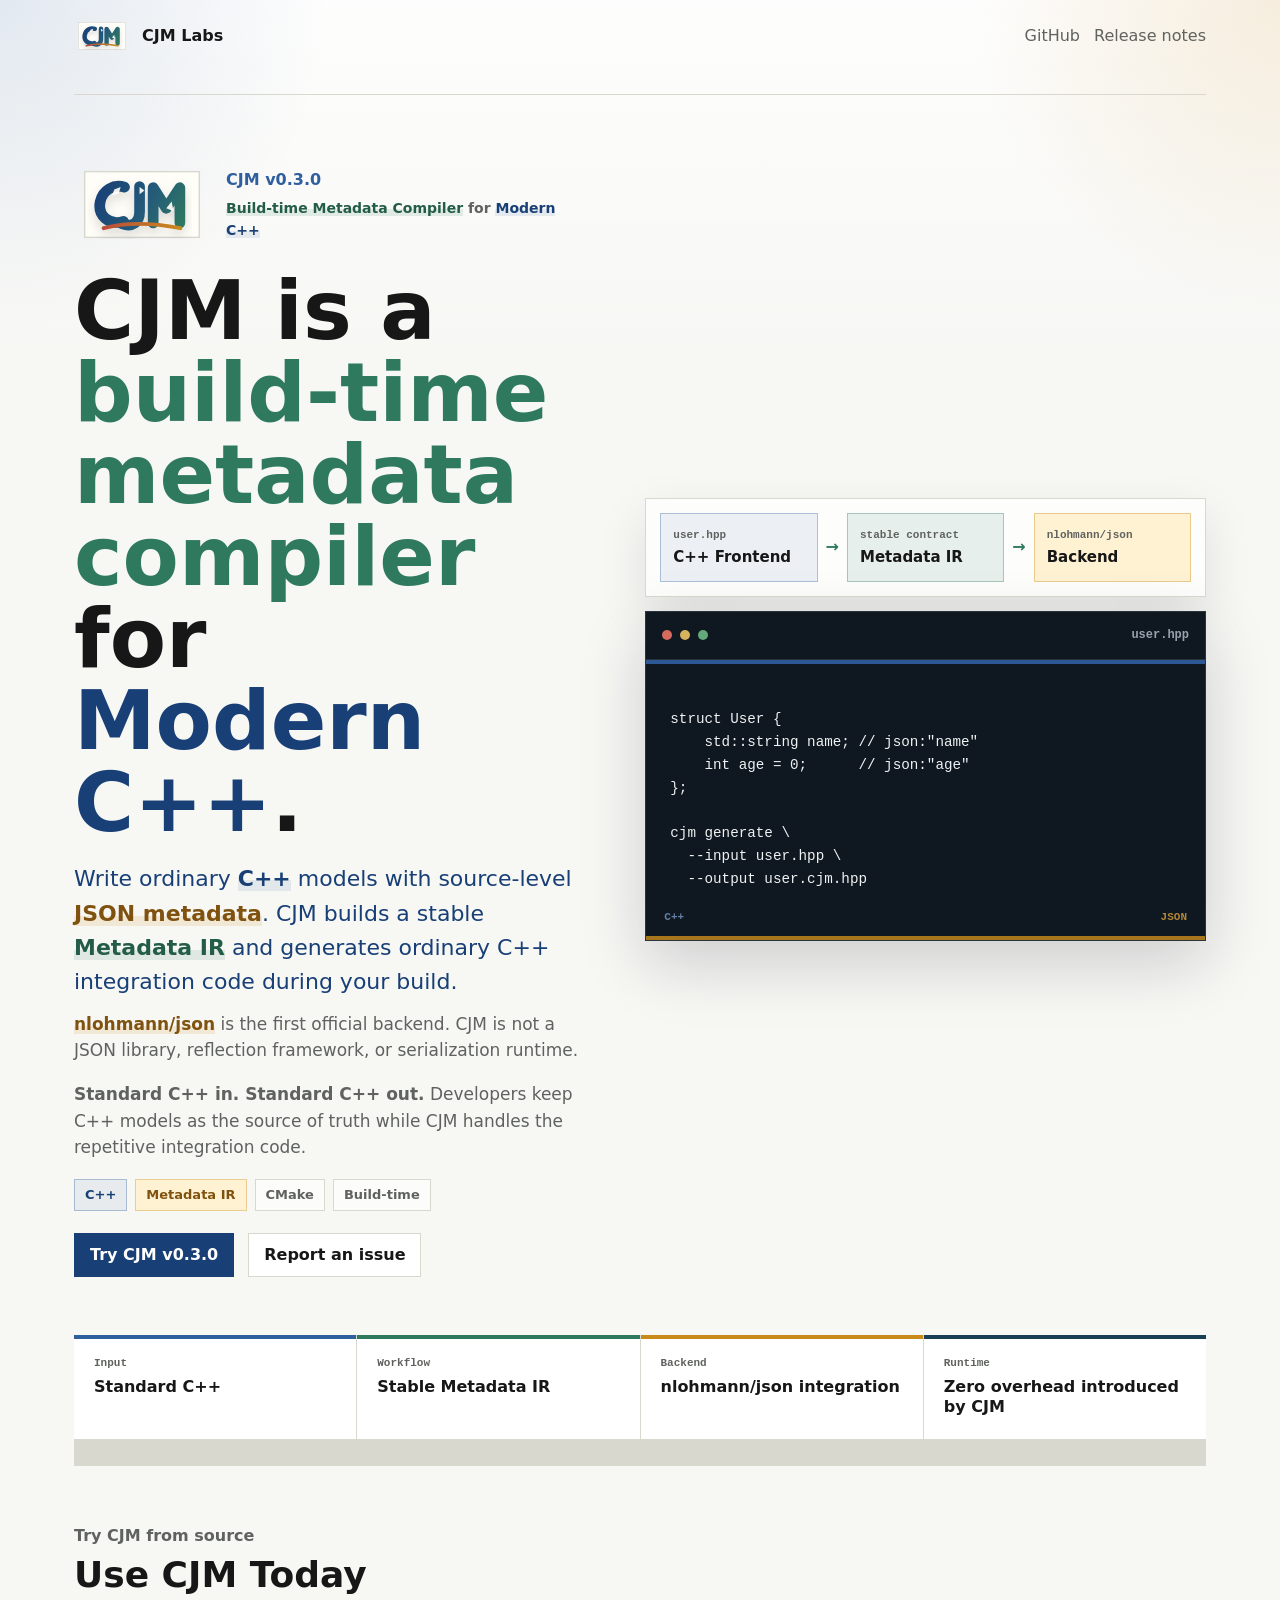
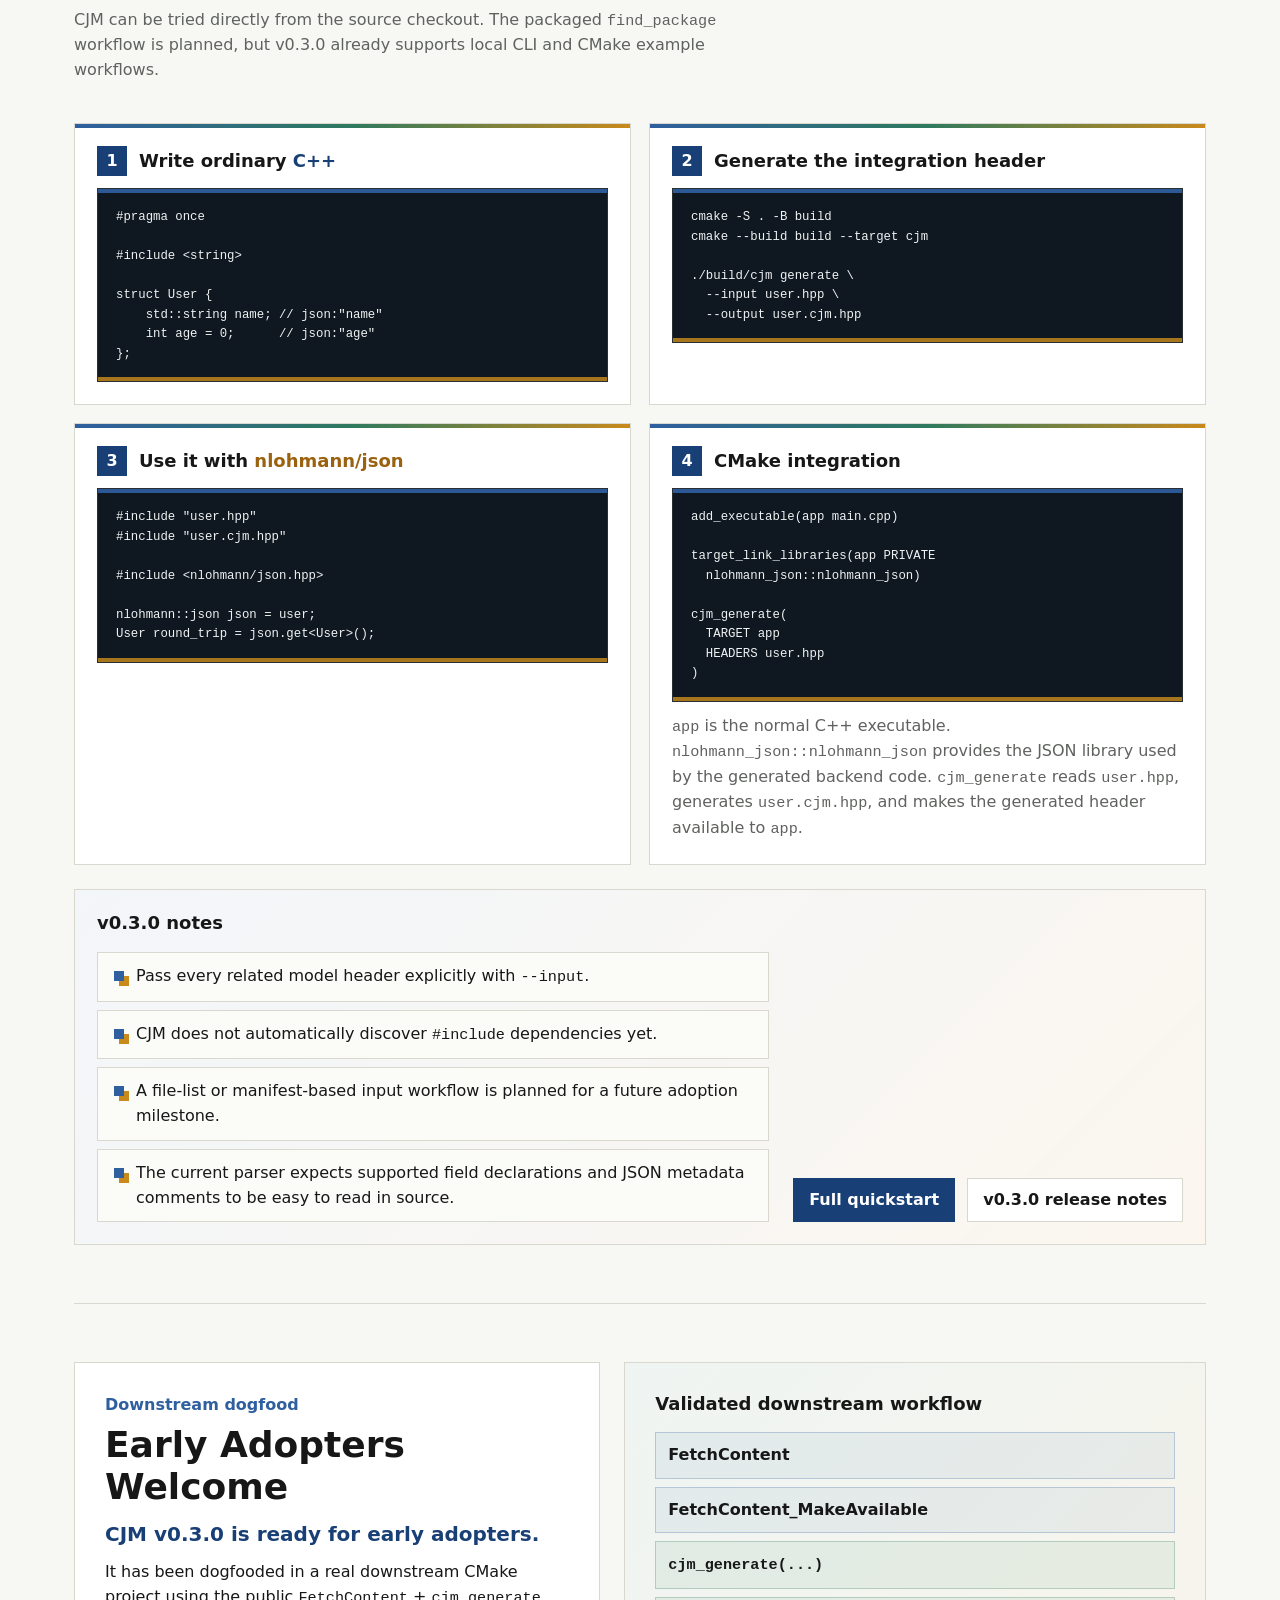
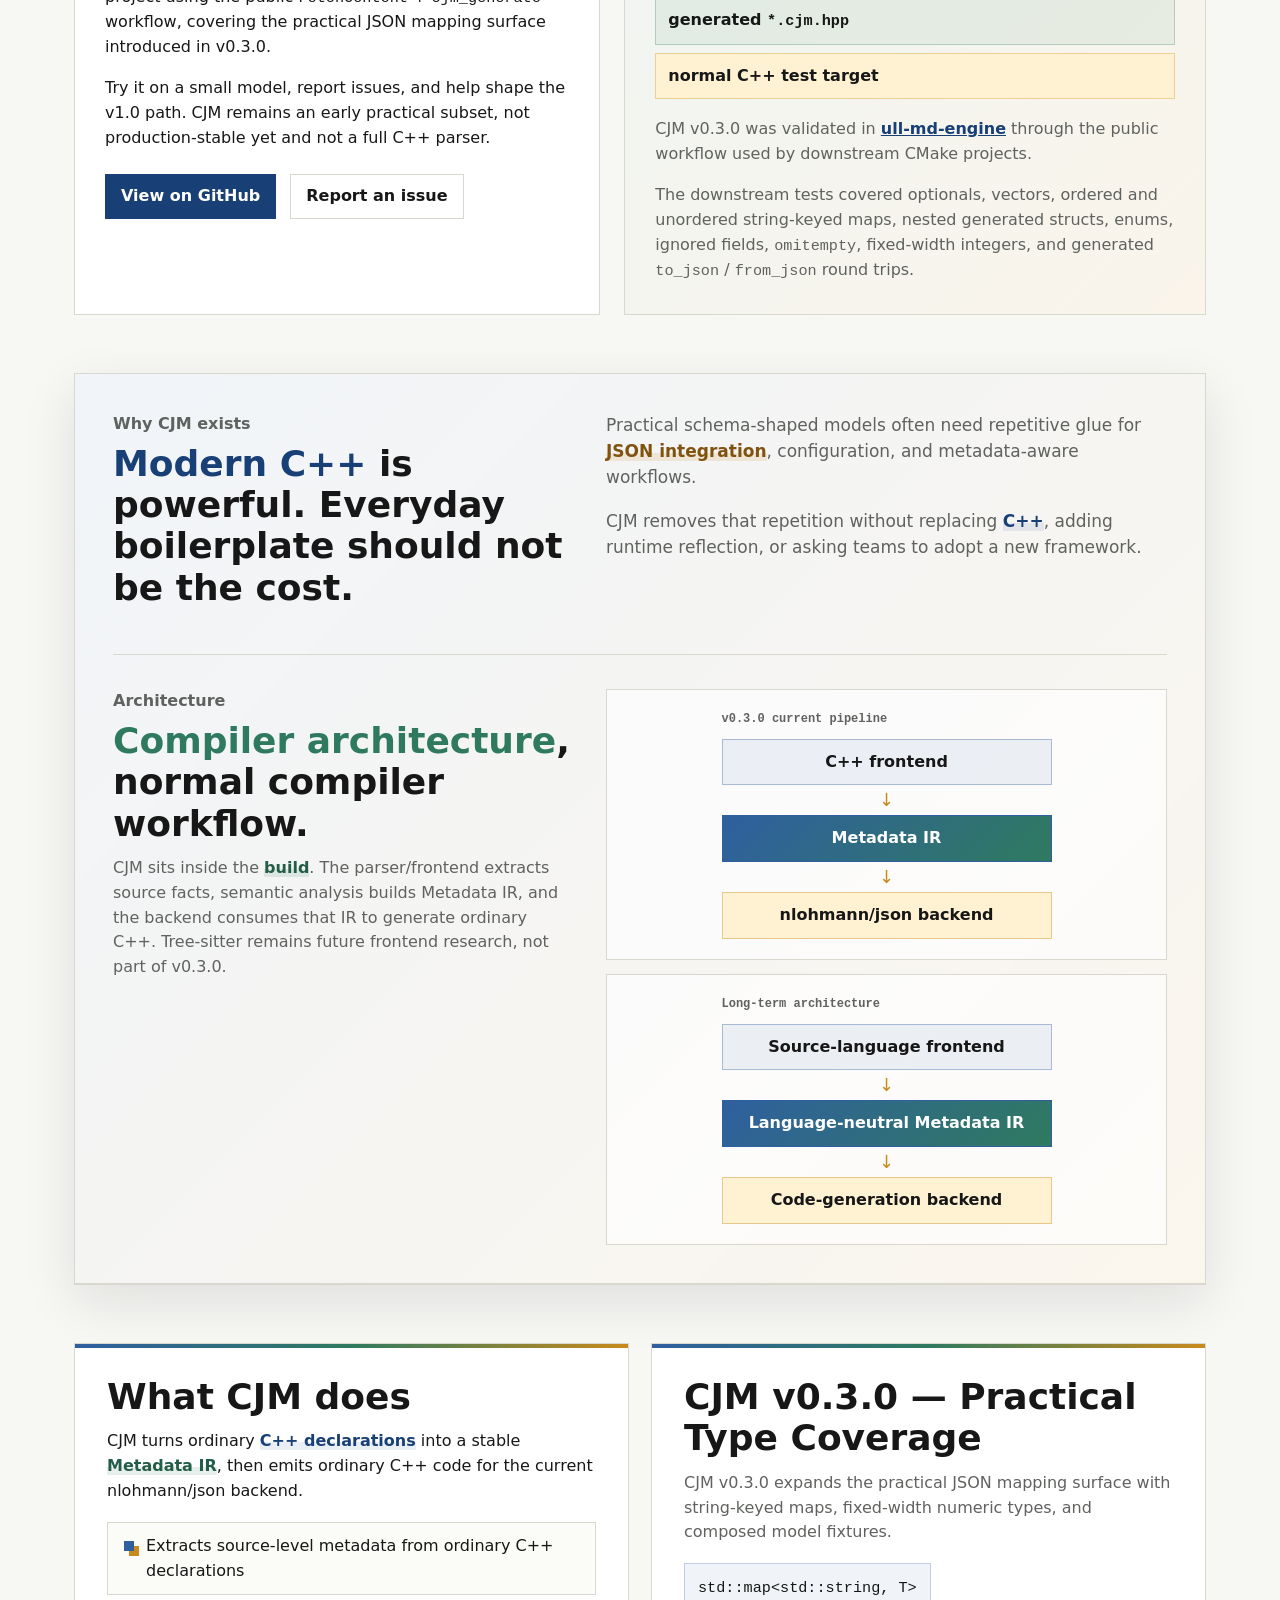
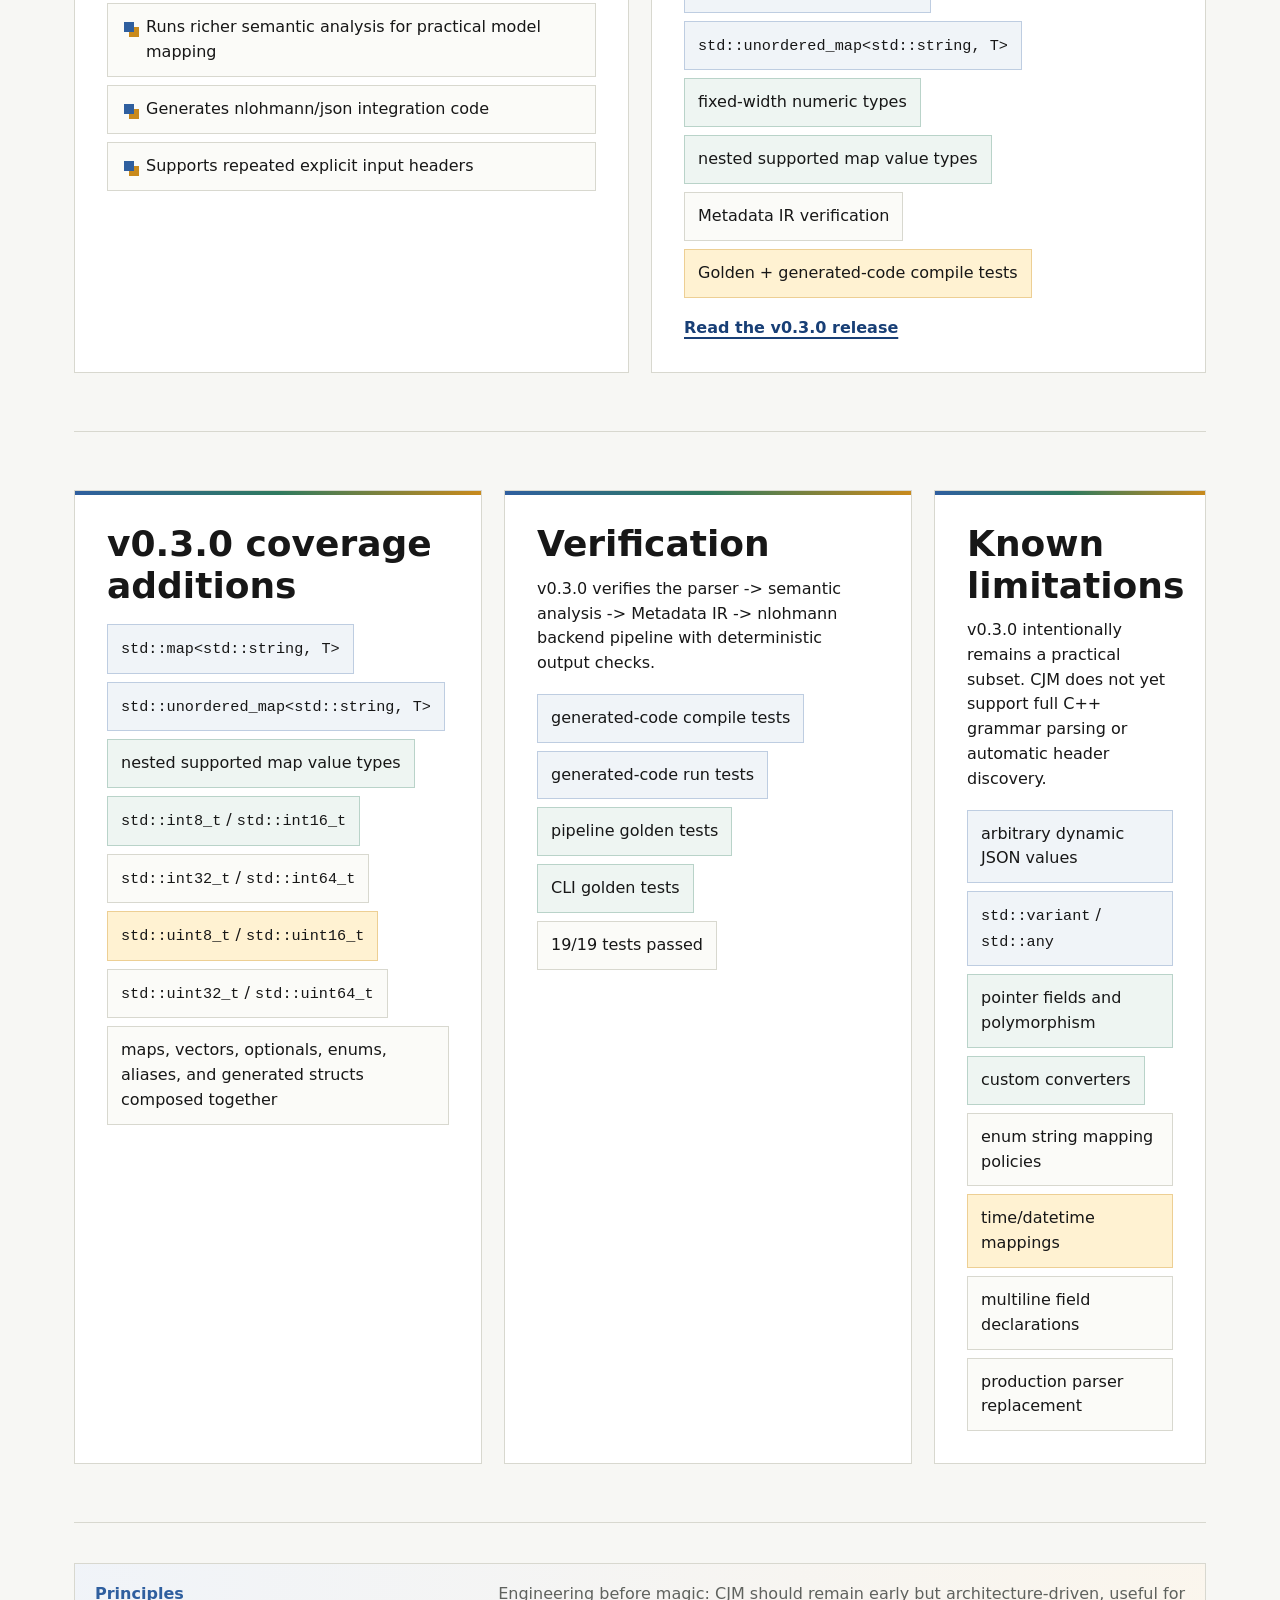
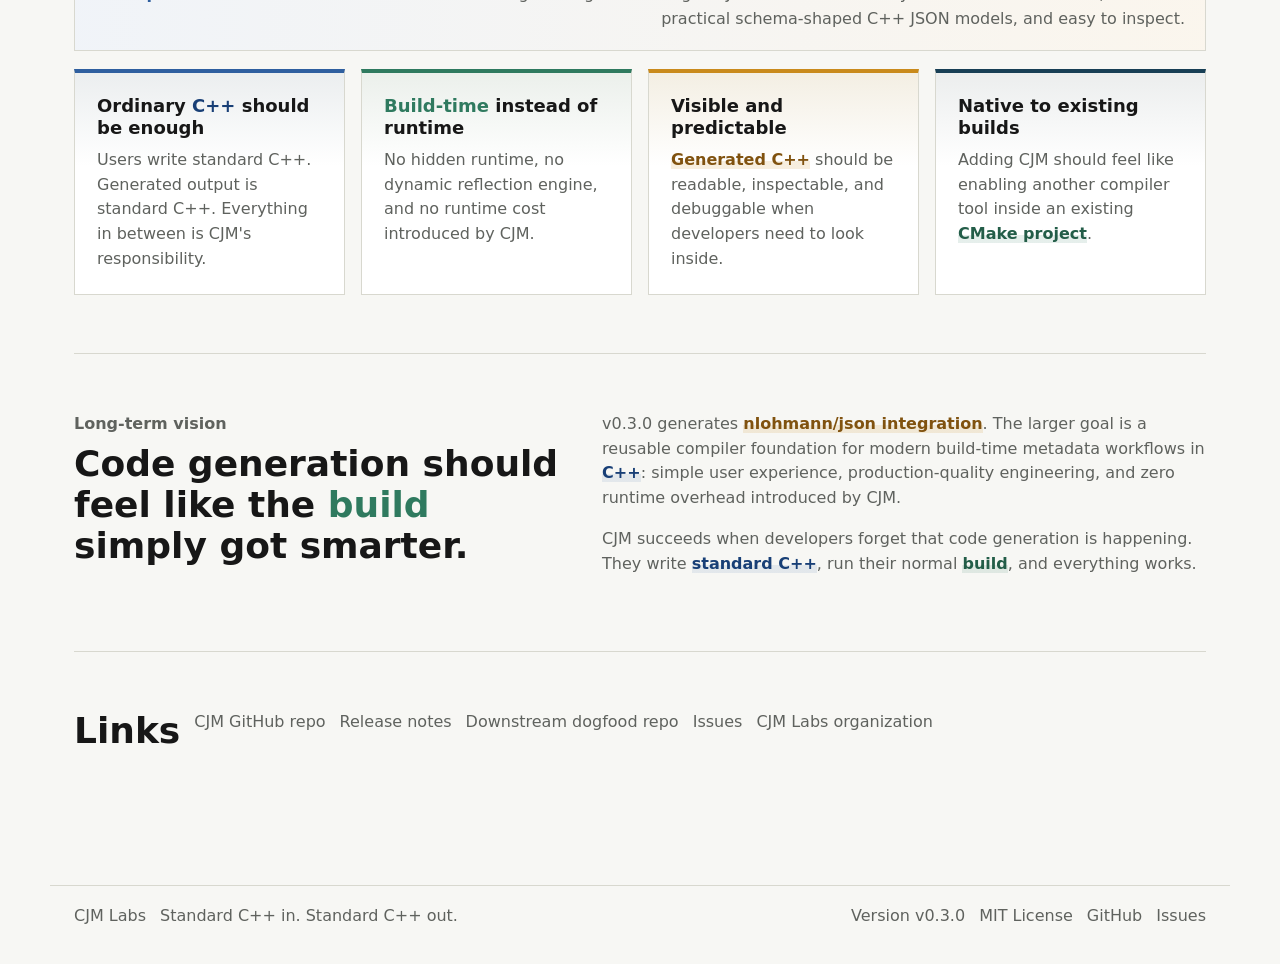
==== index.html @ f8b12389 "docs(site): add CJM v0.3.0 dogfood status" ====
<!doctype html>
<html lang="en">
<head>
  <meta charset="utf-8">
  <meta name="viewport" content="width=device-width, initial-scale=1">
  <title>CJM Labs | Build-time Metadata Compiler for Modern C++</title>
  <meta name="description" content="CJM is a build-time metadata compiler for Modern C++. v0.3.0 is ready for early adopters and generates nlohmann/json integration for practical C++ models.">
  <meta name="robots" content="index, follow">
  <link rel="canonical" href="https://cjm-labs.org/">
  <meta property="og:type" content="website">
  <meta property="og:site_name" content="CJM Labs">
  <meta property="og:title" content="CJM Labs | Build-time Metadata Compiler for Modern C++">
  <meta property="og:description" content="Standard C++ in. Standard C++ out. CJM v0.3.0 is ready for early adopters and generates nlohmann/json integration during the build.">
  <meta property="og:url" content="https://cjm-labs.org/">
  <meta property="og:image" content="https://cjm-labs.org/assets/cjm-logo.svg">
  <meta name="twitter:card" content="summary">
  <meta name="twitter:title" content="CJM Labs | Build-time Metadata Compiler for Modern C++">
  <meta name="twitter:description" content="Standard C++ in. Standard C++ out. CJM v0.3.0 is ready for early adopters and generates nlohmann/json integration during the build.">
  <meta name="twitter:image" content="https://cjm-labs.org/assets/cjm-logo.svg">
  <link rel="icon" href="/assets/cjm-logo.svg" type="image/svg+xml">
  <link rel="stylesheet" href="styles.css">
  <script type="application/ld+json">
    {
      "@context": "https://schema.org",
      "@type": "SoftwareSourceCode",
      "name": "CJM",
      "alternateName": "Modern C++ metadata compiler",
      "description": "CJM is a build-time metadata compiler for Modern C++. v0.3.0 is ready for early adopters and generates nlohmann/json integration for practical C++ models.",
      "url": "https://cjm-labs.org/",
      "sameAs": [
        "https://github.com/cjm-labs"
      ],
      "codeRepository": "https://github.com/cjm-labs/cxx-json-codegen",
      "programmingLanguage": "C++",
      "runtimePlatform": "CMake",
      "softwareVersion": "v0.3.0",
      "license": "https://opensource.org/license/mit/",
      "creator": {
        "@type": "Organization",
        "name": "CJM Labs",
        "url": "https://cjm-labs.org/",
        "sameAs": [
          "https://github.com/cjm-labs"
        ]
      }
    }
  </script>
</head>
<body>
  <header class="site-header">
    <a class="brand" href="/" aria-label="CJM Labs home">
      <img class="logo-mark" src="assets/cjm-logo.svg" width="56" height="36" alt="" aria-hidden="true">
      <span>CJM Labs</span>
    </a>
    <nav>
      <a href="https://github.com/cjm-labs/cxx-json-codegen">GitHub</a>
      <a href="https://github.com/cjm-labs/cxx-json-codegen/releases/tag/v0.3.0">Release notes</a>
    </nav>
  </header>

  <main>
    <section class="hero">
      <div class="hero-copy">
        <div class="product-lockup">
          <img class="logo-mark logo-mark-large" src="assets/cjm-logo.svg" width="136" height="87" alt="" aria-hidden="true">
          <div>
            <p class="eyebrow">CJM v0.3.0</p>
            <p class="product-line"><span class="term-build">Build-time Metadata Compiler</span> for <span class="term-cpp">Modern C++</span></p>
          </div>
        </div>
        <h1>CJM is a <span class="term-build">build-time metadata compiler</span> for <span class="term-cpp">Modern C++</span>.</h1>
        <p class="lede">Write ordinary <span class="term-cpp">C++</span> models with source-level <span class="term-json">JSON metadata</span>. CJM builds a stable <span class="term-build">Metadata IR</span> and generates ordinary C++ integration code during your build.</p>
        <p class="intro">
          <span class="term-json">nlohmann/json</span> is the first official backend.
          CJM is not a JSON library, reflection framework, or serialization runtime.
        </p>
        <p class="intro">
          <strong>Standard C++ in. Standard C++ out.</strong>
          Developers keep C++ models as the source of truth while CJM handles the repetitive integration code.
        </p>
        <div class="signal-row" aria-label="CJM themes">
          <span>C++</span>
          <span>Metadata IR</span>
          <span>CMake</span>
          <span>Build-time</span>
        </div>
        <div class="actions">
          <a class="button primary" href="#use-cjm-title">Try CJM v0.3.0</a>
          <a class="button" href="https://github.com/cjm-labs/cxx-json-codegen/issues">Report an issue</a>
        </div>
      </div>

      <div class="hero-visual" aria-label="CJM build-time workflow">
        <div class="pipeline-panel">
          <div class="pipeline-node source">
            <span>user.hpp</span>
            <strong>C++ Frontend</strong>
          </div>
          <div class="pipeline-link">→</div>
          <div class="pipeline-node core">
            <span>stable contract</span>
            <strong>Metadata IR</strong>
          </div>
          <div class="pipeline-link">→</div>
          <div class="pipeline-node output">
            <span>nlohmann/json</span>
            <strong>Backend</strong>
          </div>
        </div>

        <div class="terminal-card" aria-label="CJM example">
          <div class="terminal-bar">
            <span></span>
            <span></span>
            <span></span>
            <strong>user.hpp</strong>
          </div>
          <pre><code>struct User {
    std::string name; // json:"name"
    int age = 0;      // json:"age"
};

cjm generate \
  --input user.hpp \
  --output user.cjm.hpp</code></pre>
        </div>
      </div>
    </section>

    <section class="proof-strip" aria-label="CJM product guarantees">
      <div>
        <span class="proof-kicker">Input</span>
        <strong>Standard C++</strong>
      </div>
      <div>
        <span class="proof-kicker">Workflow</span>
        <strong>Stable Metadata IR</strong>
      </div>
      <div>
        <span class="proof-kicker">Backend</span>
        <strong>nlohmann/json integration</strong>
      </div>
      <div>
        <span class="proof-kicker">Runtime</span>
        <strong>Zero overhead introduced by CJM</strong>
      </div>
    </section>

    <section class="use-cjm" aria-labelledby="use-cjm-title">
      <div class="section-copy">
        <p class="eyebrow">Try CJM from source</p>
        <h2 id="use-cjm-title">Use CJM Today</h2>
        <p>
          CJM can be tried directly from the source checkout. The packaged
          <code>find_package</code> workflow is planned, but v0.3.0 already supports
          local CLI and CMake example workflows.
        </p>
      </div>

      <div class="steps-grid">
        <article class="step-card">
          <span class="step-number">1</span>
          <h3>Write ordinary <span class="term-cpp">C++</span></h3>
          <pre><code>#pragma once

#include &lt;string&gt;

struct User {
    std::string name; // json:"name"
    int age = 0;      // json:"age"
};</code></pre>
        </article>

        <article class="step-card">
          <span class="step-number">2</span>
          <h3>Generate the integration header</h3>
          <pre><code>cmake -S . -B build
cmake --build build --target cjm

./build/cjm generate \
  --input user.hpp \
  --output user.cjm.hpp</code></pre>
        </article>

        <article class="step-card">
          <span class="step-number">3</span>
          <h3>Use it with <span class="term-json">nlohmann/json</span></h3>
          <pre><code>#include "user.hpp"
#include "user.cjm.hpp"

#include &lt;nlohmann/json.hpp&gt;

nlohmann::json json = user;
User round_trip = json.get&lt;User&gt;();</code></pre>
        </article>

        <article class="step-card">
          <span class="step-number">4</span>
          <h3>CMake integration</h3>
          <pre><code>add_executable(app main.cpp)

target_link_libraries(app PRIVATE
  nlohmann_json::nlohmann_json)

cjm_generate(
  TARGET app
  HEADERS user.hpp
)</code></pre>
          <p>
            <code>app</code> is the normal C++ executable.
            <code>nlohmann_json::nlohmann_json</code> provides the JSON library used by the generated backend code.
            <code>cjm_generate</code> reads <code>user.hpp</code>, generates <code>user.cjm.hpp</code>, and makes the generated header available to <code>app</code>.
          </p>
        </article>
      </div>

      <div class="use-notes">
        <div>
          <h3>v0.3.0 notes</h3>
          <ul class="feature-list compact-list">
            <li>Pass every related model header explicitly with <code>--input</code>.</li>
            <li>CJM does not automatically discover <code>#include</code> dependencies yet.</li>
            <li>A file-list or manifest-based input workflow is planned for a future adoption milestone.</li>
            <li>The current parser expects supported field declarations and JSON metadata comments to be easy to read in source.</li>
          </ul>
        </div>
        <div class="use-links">
          <a class="button primary" href="https://github.com/cjm-labs/cxx-json-codegen#readme">Full quickstart</a>
          <a class="button" href="https://github.com/cjm-labs/cxx-json-codegen/releases/tag/v0.3.0">v0.3.0 release notes</a>
        </div>
      </div>
    </section>

    <section class="early-adopters" aria-labelledby="early-adopters-title">
      <div class="early-copy">
        <p class="eyebrow">Downstream dogfood</p>
        <h2 id="early-adopters-title">Early Adopters Welcome</h2>
        <p class="lede-lite">
          CJM v0.3.0 is ready for early adopters.
        </p>
        <p>
          It has been dogfooded in a real downstream CMake project using the public
          <code>FetchContent</code> + <code>cjm_generate</code> workflow, covering the
          practical JSON mapping surface introduced in v0.3.0.
        </p>
        <p>
          Try it on a small model, report issues, and help shape the v1.0 path.
          CJM remains an early practical subset, not production-stable yet and not a full C++ parser.
        </p>
        <div class="actions">
          <a class="button primary" href="https://github.com/cjm-labs/cxx-json-codegen">View on GitHub</a>
          <a class="button" href="https://github.com/cjm-labs/cxx-json-codegen/issues">Report an issue</a>
        </div>
      </div>

      <div class="dogfood-card">
        <h3>Validated downstream workflow</h3>
        <div class="workflow-chain" aria-label="Validated CJM downstream workflow">
          <span>FetchContent</span>
          <span>FetchContent_MakeAvailable</span>
          <span><code>cjm_generate(...)</code></span>
          <span>generated <code>*.cjm.hpp</code></span>
          <span>normal C++ test target</span>
        </div>
        <p>
          CJM v0.3.0 was validated in
          <a href="https://github.com/lmingzhi618/ull-md-engine">ull-md-engine</a>
          through the public workflow used by downstream CMake projects.
        </p>
        <p>
          The downstream tests covered optionals, vectors, ordered and unordered
          string-keyed maps, nested generated structs, enums, ignored fields,
          <code>omitempty</code>, fixed-width integers, and generated
          <code>to_json</code> / <code>from_json</code> round trips.
        </p>
      </div>
    </section>

    <section class="workbench">
      <div class="vision">
        <div class="section-copy">
          <p class="eyebrow">Why CJM exists</p>
          <h2><span class="term-cpp">Modern C++</span> is powerful. Everyday boilerplate should not be the cost.</h2>
        </div>
        <div class="vision-copy">
          <p>
            Practical schema-shaped models often need repetitive glue for
            <span class="term-json">JSON integration</span>, configuration, and metadata-aware workflows.
          </p>
          <p>
            CJM removes that repetition without replacing <span class="term-cpp">C++</span>, adding runtime
            reflection, or asking teams to adopt a new framework.
          </p>
        </div>
      </div>

      <div class="architecture">
        <div class="section-copy">
          <p class="eyebrow">Architecture</p>
          <h2><span class="term-build">Compiler architecture</span>, normal compiler workflow.</h2>
          <p>
            CJM sits inside the <span class="term-build">build</span>. The parser/frontend extracts source facts,
            semantic analysis builds Metadata IR, and the backend consumes that IR to generate ordinary C++.
            Tree-sitter remains future frontend research, not part of v0.3.0.
          </p>
        </div>

        <div class="architecture-flows">
          <div class="flow" aria-label="Current CJM build-time architecture">
            <p class="flow-caption">v0.3.0 current pipeline</p>
            <div class="flow-step cpp">C++ frontend</div>
            <div class="flow-arrow">&darr;</div>
            <div class="flow-step strong">Metadata IR</div>
            <div class="flow-arrow">&darr;</div>
            <div class="flow-step json">nlohmann/json backend</div>
          </div>
          <div class="flow" aria-label="Long-term CJM compiler architecture">
            <p class="flow-caption">Long-term architecture</p>
            <div class="flow-step cpp">Source-language frontend</div>
            <div class="flow-arrow">&darr;</div>
            <div class="flow-step strong">Language-neutral Metadata IR</div>
            <div class="flow-arrow">&darr;</div>
            <div class="flow-step json">Code-generation backend</div>
          </div>
        </div>
      </div>
    </section>

    <section class="product-grid">
      <div class="panel what">
        <h2>What CJM does</h2>
        <p>CJM turns ordinary <span class="term-cpp">C++ declarations</span> into a stable <span class="term-build">Metadata IR</span>, then emits ordinary C++ code for the current nlohmann/json backend.</p>
        <ul class="feature-list">
          <li>Extracts source-level metadata from ordinary C++ declarations</li>
          <li>Runs richer semantic analysis for practical model mapping</li>
          <li>Generates nlohmann/json integration code</li>
          <li>Supports repeated explicit input headers</li>
        </ul>
      </div>

      <div class="panel release">
        <h2>CJM v0.3.0 — Practical Type Coverage</h2>
        <p>CJM v0.3.0 expands the practical JSON mapping surface with string-keyed maps, fixed-width numeric types, and composed model fixtures.</p>
        <div class="facts">
          <span><code>std::map&lt;std::string, T&gt;</code></span>
          <span><code>std::unordered_map&lt;std::string, T&gt;</code></span>
          <span>fixed-width numeric types</span>
          <span>nested supported map value types</span>
          <span>Metadata IR verification</span>
          <span>Golden + generated-code compile tests</span>
        </div>
        <a class="text-link" href="https://github.com/cjm-labs/cxx-json-codegen/releases/tag/v0.3.0">Read the v0.3.0 release</a>
      </div>
    </section>

    <section class="release-details">
      <div class="panel">
        <h2>v0.3.0 coverage additions</h2>
        <div class="facts">
          <span><code>std::map&lt;std::string, T&gt;</code></span>
          <span><code>std::unordered_map&lt;std::string, T&gt;</code></span>
          <span>nested supported map value types</span>
          <span><code>std::int8_t</code> / <code>std::int16_t</code></span>
          <span><code>std::int32_t</code> / <code>std::int64_t</code></span>
          <span><code>std::uint8_t</code> / <code>std::uint16_t</code></span>
          <span><code>std::uint32_t</code> / <code>std::uint64_t</code></span>
          <span>maps, vectors, optionals, enums, aliases, and generated structs composed together</span>
        </div>
      </div>

      <div class="panel">
        <h2>Verification</h2>
        <p>v0.3.0 verifies the parser -> semantic analysis -> Metadata IR -> nlohmann backend pipeline with deterministic output checks.</p>
        <div class="facts">
          <span>generated-code compile tests</span>
          <span>generated-code run tests</span>
          <span>pipeline golden tests</span>
          <span>CLI golden tests</span>
          <span>19/19 tests passed</span>
        </div>
      </div>

      <div class="panel">
        <h2>Known limitations</h2>
        <p>v0.3.0 intentionally remains a practical subset. CJM does not yet support full C++ grammar parsing or automatic header discovery.</p>
        <div class="facts">
          <span>arbitrary dynamic JSON values</span>
          <span><code>std::variant</code> / <code>std::any</code></span>
          <span>pointer fields and polymorphism</span>
          <span>custom converters</span>
          <span>enum string mapping policies</span>
          <span>time/datetime mappings</span>
          <span>multiline field declarations</span>
          <span>production parser replacement</span>
        </div>
      </div>
    </section>

    <section class="principles">
      <div class="principles-intro">
        <p class="eyebrow">Principles</p>
        <p>
          Engineering before magic: CJM should remain early but architecture-driven,
          useful for practical schema-shaped C++ JSON models, and easy to inspect.
        </p>
      </div>
      <div class="principle-grid">
        <article>
          <h3>Ordinary <span class="term-cpp">C++</span> should be enough</h3>
          <p>Users write standard C++. Generated output is standard C++. Everything in between is CJM's responsibility.</p>
        </article>
        <article>
          <h3><span class="term-build">Build-time</span> instead of runtime</h3>
          <p>No hidden runtime, no dynamic reflection engine, and no runtime cost introduced by CJM.</p>
        </article>
        <article>
          <h3>Visible and predictable</h3>
          <p><span class="term-json">Generated C++</span> should be readable, inspectable, and debuggable when developers need to look inside.</p>
        </article>
        <article>
          <h3>Native to existing builds</h3>
          <p>Adding CJM should feel like enabling another compiler tool inside an existing <span class="term-build">CMake project</span>.</p>
        </article>
      </div>
    </section>

    <section class="philosophy">
      <div>
        <p class="eyebrow">Long-term vision</p>
        <h2>Code generation should feel like the <span class="term-build">build</span> simply got smarter.</h2>
      </div>
      <div>
        <p>
          v0.3.0 generates <span class="term-json">nlohmann/json integration</span>. The larger goal is
          a reusable compiler foundation for modern build-time metadata workflows in <span class="term-cpp">C++</span>:
          simple user experience, production-quality engineering, and zero
          runtime overhead introduced by CJM.
        </p>
        <p>
          CJM succeeds when developers forget that code generation is happening.
          They write <span class="term-cpp">standard C++</span>, run their normal <span class="term-build">build</span>, and everything works.
        </p>
      </div>
    </section>

    <section class="links">
      <h2>Links</h2>
      <a href="https://github.com/cjm-labs/cxx-json-codegen">CJM GitHub repo</a>
      <a href="https://github.com/cjm-labs/cxx-json-codegen/releases/tag/v0.3.0">Release notes</a>
      <a href="https://github.com/lmingzhi618/ull-md-engine">Downstream dogfood repo</a>
      <a href="https://github.com/cjm-labs/cxx-json-codegen/issues">Issues</a>
      <a href="https://github.com/cjm-labs">CJM Labs organization</a>
    </section>
  </main>

  <footer>
    <div>
      <span>CJM Labs</span>
      <span>Standard C++ in. Standard C++ out.</span>
    </div>
    <div class="footer-links">
      <span>Version v0.3.0</span>
      <a href="https://github.com/cjm-labs/cxx-json-codegen/blob/main/LICENSE">MIT License</a>
      <a href="https://github.com/cjm-labs/cxx-json-codegen">GitHub</a>
      <a href="https://github.com/cjm-labs/cxx-json-codegen/issues">Issues</a>
    </div>
  </footer>
</body>
</html>
---- styles.css ----
:root {
  color-scheme: light;
  --bg: #f7f7f4;
  --panel: #ffffff;
  --text: #171717;
  --muted: #5f625e;
  --line: #d8d8cf;
  --code: #101214;
  --cpp: #2f5f9f;
  --cpp-dark: #183f76;
  --json: #c98a1c;
  --json-soft: #fff2d2;
  --accent: #245a7a;
  --accent-dark: #183f55;
  --green: #2f7a5f;
  --soft: #ecece6;
  --ink: #0f1720;
  --shadow: 0 18px 50px rgba(15, 23, 32, 0.10);
  --cpp-wash: rgba(47, 95, 159, 0.10);
  --json-wash: rgba(201, 138, 28, 0.14);
  --build-wash: rgba(47, 122, 95, 0.12);
}

* {
  box-sizing: border-box;
}

body {
  margin: 0;
  font-family: Inter, ui-sans-serif, system-ui, -apple-system, BlinkMacSystemFont, "Segoe UI", sans-serif;
  background:
    radial-gradient(circle at top left, rgba(47, 95, 159, 0.13), transparent 330px),
    radial-gradient(circle at top right, rgba(201, 138, 28, 0.14), transparent 310px),
    linear-gradient(180deg, rgba(255, 255, 255, 0.82), rgba(247, 247, 244, 0) 360px),
    var(--bg);
  color: var(--text);
  line-height: 1.55;
}

a {
  color: inherit;
}

.site-header,
footer {
  max-width: 1180px;
  margin: 0 auto;
  padding: 18px 24px;
  display: flex;
  justify-content: space-between;
  gap: 24px;
  align-items: center;
}

.brand {
  display: inline-flex;
  align-items: center;
  gap: 12px;
  font-weight: 700;
  text-decoration: none;
}

.logo-mark {
  display: block;
  width: 56px;
  height: auto;
}

.logo-mark-large {
  width: 136px;
}

nav,
.actions,
.links,
footer {
  display: flex;
  gap: 14px;
  flex-wrap: wrap;
}

nav a,
.links a {
  color: var(--muted);
  text-decoration: none;
}

nav a:hover,
.links a:hover {
  color: var(--text);
}

main {
  max-width: 1180px;
  margin: 0 auto;
  padding: 22px 24px 64px;
}

.hero {
  min-height: 640px;
  display: grid;
  grid-template-columns: minmax(0, 0.95fr) minmax(420px, 1.05fr);
  align-items: center;
  gap: 64px;
  border-top: 1px solid var(--line);
  padding: 66px 0 58px;
}

.hero-visual {
  display: grid;
  gap: 14px;
}

.pipeline-panel {
  display: grid;
  grid-template-columns: 1fr auto 1fr auto 1fr;
  gap: 8px;
  align-items: stretch;
  padding: 14px;
  background: rgba(255, 255, 255, 0.72);
  border: 1px solid var(--line);
  box-shadow: var(--shadow);
}

.pipeline-node {
  min-width: 0;
  padding: 15px 12px;
  border: 1px solid var(--line);
  background: var(--panel);
}

.pipeline-node span,
.proof-kicker {
  display: block;
  color: var(--muted);
  font-family: "SFMono-Regular", Consolas, "Liberation Mono", monospace;
  font-size: 11px;
  font-weight: 750;
  line-height: 1.2;
  margin-bottom: 6px;
}

.pipeline-node strong {
  display: block;
  font-size: 15px;
  line-height: 1.2;
}

.pipeline-node.source {
  border-color: rgba(47, 95, 159, 0.34);
  background: rgba(47, 95, 159, 0.08);
}

.pipeline-node.core {
  border-color: rgba(47, 122, 95, 0.35);
  background: rgba(47, 122, 95, 0.10);
}

.pipeline-node.output {
  border-color: rgba(201, 138, 28, 0.38);
  background: var(--json-soft);
}

.pipeline-link {
  display: grid;
  place-items: center;
  color: var(--green);
  font-weight: 900;
}

.product-lockup {
  display: flex;
  gap: 16px;
  align-items: center;
  margin-bottom: 22px;
}

.eyebrow {
  margin: 0 0 6px;
  color: var(--cpp);
  font-weight: 700;
  letter-spacing: 0;
}

.product-line {
  margin: 0;
  color: var(--muted);
  font-size: 14px;
  font-weight: 650;
}

.term-cpp,
.term-json,
.term-build {
  font-weight: 720;
}

h1 .term-cpp,
h2 .term-cpp,
h3 .term-cpp {
  color: var(--cpp-dark);
}

h1 .term-json,
h2 .term-json,
h3 .term-json {
  color: #9a610f;
}

h1 .term-build,
h2 .term-build,
h3 .term-build {
  color: var(--green);
}

p .term-cpp,
li .term-cpp {
  color: var(--cpp-dark);
  background: linear-gradient(180deg, transparent 58%, var(--cpp-wash) 0);
}

p .term-json,
li .term-json {
  color: #80520f;
  background: linear-gradient(180deg, transparent 58%, var(--json-wash) 0);
}

p .term-build,
li .term-build {
  color: #235d48;
  background: linear-gradient(180deg, transparent 58%, var(--build-wash) 0);
}

h1,
h2,
p {
  margin-top: 0;
}

h1 {
  max-width: 760px;
  font-size: clamp(44px, 6.6vw, 82px);
  line-height: 1;
  letter-spacing: 0;
  margin-bottom: 18px;
}

h2 {
  max-width: 720px;
  font-size: clamp(25px, 3.2vw, 36px);
  line-height: 1.15;
  margin-bottom: 12px;
}

h3 {
  margin: 0 0 8px;
  font-size: 18px;
  line-height: 1.25;
}

.lede {
  font-size: 22px;
  color: var(--cpp-dark);
  margin-bottom: 12px;
}

.lede .term-json {
  color: #80520f;
}

.intro {
  max-width: 620px;
  color: var(--muted);
  font-size: 17px;
  margin-bottom: 18px;
}

.signal-row {
  display: flex;
  gap: 8px;
  flex-wrap: wrap;
  margin-bottom: 22px;
}

.signal-row span {
  border: 1px solid var(--line);
  background: rgba(255, 255, 255, 0.66);
  color: var(--muted);
  padding: 5px 10px;
  font-size: 13px;
  font-weight: 700;
}

.signal-row span:first-child {
  border-color: rgba(47, 95, 159, 0.34);
  color: var(--cpp-dark);
  background: rgba(47, 95, 159, 0.08);
}

.signal-row span:nth-child(2) {
  border-color: rgba(201, 138, 28, 0.36);
  color: #80520f;
  background: var(--json-soft);
}

.button {
  display: inline-flex;
  align-items: center;
  min-height: 44px;
  padding: 9px 15px;
  border: 1px solid var(--line);
  text-decoration: none;
  font-weight: 650;
  background: var(--panel);
  transition: transform 150ms ease, border-color 150ms ease, background 150ms ease;
}

.button.primary {
  background: var(--cpp-dark);
  color: white;
  border-color: var(--cpp-dark);
}

.button:hover {
  transform: translateY(-1px);
  border-color: var(--text);
}

.text-link {
  display: inline-flex;
  margin-top: 18px;
  color: var(--cpp-dark);
  font-weight: 700;
  text-decoration-thickness: 2px;
  text-underline-offset: 4px;
}

pre {
  margin: 0;
  overflow-x: auto;
  background: var(--ink);
  color: #eff2f2;
  border: 1px solid #2a2f33;
  padding: 24px;
  font-size: 15px;
  line-height: 1.6;
  box-shadow: inset 0 4px 0 rgba(47, 95, 159, 0.92), inset 0 -4px 0 rgba(201, 138, 28, 0.82);
}

code {
  font-family: "SFMono-Regular", Consolas, "Liberation Mono", monospace;
  font-size: 0.95em;
}

.terminal-card {
  background: var(--ink);
  border: 1px solid #2b333b;
  box-shadow: 0 22px 60px rgba(15, 23, 32, 0.18);
  position: relative;
}

.terminal-card::before {
  content: "C++";
  position: absolute;
  left: 18px;
  bottom: 14px;
  color: rgba(143, 178, 229, 0.68);
  font-family: "SFMono-Regular", Consolas, "Liberation Mono", monospace;
  font-size: 11px;
  font-weight: 800;
}

.terminal-card::after {
  content: "JSON";
  position: absolute;
  right: 18px;
  bottom: 14px;
  color: rgba(240, 179, 63, 0.72);
  font-family: "SFMono-Regular", Consolas, "Liberation Mono", monospace;
  font-size: 11px;
  font-weight: 800;
}

.terminal-bar {
  display: flex;
  gap: 8px;
  padding: 14px 16px;
  border-bottom: 1px solid #2b333b;
  align-items: center;
}

.terminal-bar span {
  width: 10px;
  height: 10px;
  border-radius: 999px;
  background: #6b747c;
}

.terminal-bar span:first-child {
  background: #d66b5d;
}

.terminal-bar span:nth-child(2) {
  background: #d6b35d;
}

.terminal-bar span:nth-child(3) {
  background: #63a77a;
}

.terminal-bar strong {
  margin-left: auto;
  color: #98a2ad;
  font-family: "SFMono-Regular", Consolas, "Liberation Mono", monospace;
  font-size: 12px;
  font-weight: 650;
}

.terminal-card pre {
  border: 0;
  min-height: 280px;
  display: flex;
  align-items: center;
}

.workbench,
.proof-strip,
.use-cjm,
.early-adopters,
.product-grid,
.release-details,
.principles,
.philosophy,
.links {
  border-top: 1px solid var(--line);
  padding: 58px 0;
}

.proof-strip {
  display: grid;
  grid-template-columns: repeat(4, 1fr);
  gap: 1px;
  padding: 0 0 26px;
  border-top: 0;
  background: var(--line);
}

.proof-strip div {
  padding: 22px 20px;
  background: var(--panel);
}

.proof-strip div:nth-child(1) {
  box-shadow: inset 0 4px 0 var(--cpp);
}

.proof-strip div:nth-child(2) {
  box-shadow: inset 0 4px 0 var(--green);
}

.proof-strip div:nth-child(3) {
  box-shadow: inset 0 4px 0 var(--json);
}

.proof-strip div:nth-child(4) {
  box-shadow: inset 0 4px 0 var(--accent-dark);
}

.proof-strip strong {
  display: block;
  font-size: 16px;
  line-height: 1.25;
}

.workbench {
  display: grid;
  gap: 34px;
  padding: 38px;
  background:
    linear-gradient(135deg, rgba(47, 95, 159, 0.07), rgba(201, 138, 28, 0.08)),
    var(--panel);
  border: 1px solid var(--line);
  box-shadow: var(--shadow);
}

.use-cjm {
  display: grid;
  gap: 24px;
}

.use-cjm > .section-copy {
  max-width: 860px;
}

.steps-grid {
  display: grid;
  grid-template-columns: repeat(2, 1fr);
  gap: 18px;
}

.step-card {
  display: grid;
  grid-template-columns: auto 1fr;
  gap: 12px;
  align-content: start;
  background: var(--panel);
  border: 1px solid var(--line);
  padding: 22px;
  position: relative;
  overflow: hidden;
}

.step-card::before {
  content: "";
  position: absolute;
  inset: 0 0 auto;
  height: 4px;
  background: linear-gradient(90deg, var(--cpp), var(--green), var(--json));
}

.step-number {
  display: grid;
  place-items: center;
  width: 30px;
  height: 30px;
  color: white;
  background: var(--cpp-dark);
  font-weight: 800;
}

.step-card h3 {
  align-self: center;
  margin: 0;
}

.step-card pre,
.step-card p {
  grid-column: 1 / -1;
}

.step-card pre {
  padding: 18px;
  font-size: 13px;
  line-height: 1.5;
}

.step-card p {
  margin-bottom: 0;
  color: var(--muted);
}

.use-notes {
  display: grid;
  grid-template-columns: minmax(0, 1fr) auto;
  gap: 24px;
  align-items: end;
  padding: 22px;
  background:
    linear-gradient(135deg, rgba(47, 95, 159, 0.06), rgba(201, 138, 28, 0.07)),
    var(--panel);
  border: 1px solid var(--line);
}

.use-notes h3 {
  margin-bottom: 12px;
}

.compact-list {
  margin-top: 0;
  gap: 6px;
}

.compact-list li {
  padding-top: 9px;
  padding-bottom: 9px;
}

.use-links {
  display: flex;
  flex-wrap: wrap;
  gap: 12px;
  justify-content: flex-end;
}

.early-adopters {
  display: grid;
  grid-template-columns: minmax(0, 0.95fr) minmax(360px, 1.05fr);
  gap: 24px;
  align-items: stretch;
}

.early-copy,
.dogfood-card {
  background: var(--panel);
  border: 1px solid var(--line);
  padding: 30px;
}

.early-copy {
  display: grid;
  align-content: start;
}

.early-copy .actions {
  margin-top: 8px;
}

.lede-lite {
  color: var(--cpp-dark);
  font-size: 20px;
  font-weight: 700;
  margin-bottom: 10px;
}

.dogfood-card {
  background:
    linear-gradient(135deg, rgba(47, 122, 95, 0.08), rgba(201, 138, 28, 0.09)),
    var(--panel);
}

.dogfood-card h3 {
  margin-bottom: 16px;
}

.dogfood-card p {
  color: var(--muted);
}

.dogfood-card p:last-child {
  margin-bottom: 0;
}

.dogfood-card a {
  color: var(--cpp-dark);
  font-weight: 700;
}

.workflow-chain {
  display: grid;
  gap: 8px;
  margin-bottom: 18px;
}

.workflow-chain span {
  display: block;
  border: 1px solid var(--line);
  background: #fbfbf8;
  padding: 10px 12px;
  font-weight: 650;
}

.workflow-chain span:nth-child(1),
.workflow-chain span:nth-child(2) {
  border-color: rgba(47, 95, 159, 0.26);
  background: rgba(47, 95, 159, 0.07);
}

.workflow-chain span:nth-child(3),
.workflow-chain span:nth-child(4) {
  border-color: rgba(47, 122, 95, 0.28);
  background: rgba(47, 122, 95, 0.08);
}

.workflow-chain span:nth-child(5) {
  border-color: rgba(201, 138, 28, 0.34);
  background: var(--json-soft);
}

.product-grid {
  display: grid;
  grid-template-columns: 1fr 1fr;
  gap: 22px;
}

.release-details {
  display: grid;
  grid-template-columns: 1.2fr 1.2fr 0.8fr;
  gap: 22px;
}

.vision,
.architecture,
.philosophy {
  display: grid;
  grid-template-columns: minmax(0, 0.9fr) minmax(320px, 1.1fr);
  gap: 34px;
  align-items: start;
}

.principles {
  display: grid;
  gap: 18px;
  padding: 40px 0 58px;
}

.vision {
  padding-bottom: 34px;
  border-bottom: 1px solid var(--line);
}

.section-copy p,
.vision-copy p {
  max-width: 660px;
  color: var(--muted);
}

.vision-copy {
  font-size: 17px;
}

.flow {
  display: grid;
  justify-items: center;
  gap: 6px;
  padding: 20px;
  background: rgba(255, 255, 255, 0.68);
  border: 1px solid var(--line);
}

.architecture-flows {
  display: grid;
  gap: 14px;
}

.flow-caption {
  width: min(100%, 330px);
  margin-bottom: 4px;
  color: var(--muted);
  font-family: "SFMono-Regular", Consolas, "Liberation Mono", monospace;
  font-size: 12px;
  font-weight: 800;
  text-align: left;
}

.flow-step {
  width: min(100%, 330px);
  padding: 10px 14px;
  border: 1px solid var(--line);
  background: var(--bg);
  text-align: center;
  font-weight: 650;
}

.flow-step.cpp {
  border-color: rgba(47, 95, 159, 0.36);
  background: rgba(47, 95, 159, 0.08);
}

.flow-step.strong {
  background: linear-gradient(135deg, var(--cpp), var(--green));
  border-color: var(--cpp);
  color: white;
}

.flow-step.json {
  border-color: rgba(201, 138, 28, 0.40);
  background: var(--json-soft);
}

.flow-arrow {
  color: var(--json);
  font-size: 18px;
  line-height: 1;
}

.panel {
  background: var(--panel);
  border: 1px solid var(--line);
  padding: 32px;
  position: relative;
  overflow: hidden;
}

.panel::before {
  content: "";
  position: absolute;
  top: 0;
  left: 0;
  right: 0;
  height: 4px;
  background: linear-gradient(90deg, var(--cpp), var(--green), var(--json));
}

.feature-list {
  margin: 18px 0 0;
  padding: 0;
  list-style: none;
  display: grid;
  gap: 8px;
}

.feature-list li,
.facts span {
  background: #fbfbf8;
  border: 1px solid var(--line);
  padding: 11px 13px;
}

.feature-list li {
  position: relative;
  padding-left: 38px;
}

.feature-list li::before {
  content: "";
  position: absolute;
  left: 16px;
  top: 18px;
  width: 10px;
  height: 10px;
  background: var(--cpp);
  box-shadow: 5px 5px 0 var(--json);
}

.facts {
  display: flex;
  flex-wrap: wrap;
  gap: 8px;
  margin-top: 18px;
}

.facts span:nth-child(1),
.facts span:nth-child(2) {
  border-color: rgba(47, 95, 159, 0.26);
  background: rgba(47, 95, 159, 0.07);
}

.facts span:nth-child(3),
.facts span:nth-child(4) {
  border-color: rgba(47, 122, 95, 0.28);
  background: rgba(47, 122, 95, 0.08);
}

.facts span:nth-child(6) {
  border-color: rgba(201, 138, 28, 0.34);
  background: var(--json-soft);
}

.example-grid {
  display: grid;
  grid-template-columns: repeat(3, 1fr);
  gap: 18px;
  margin-bottom: 16px;
}

.principle-grid {
  display: grid;
  grid-template-columns: repeat(4, 1fr);
  gap: 16px;
}

.principle-grid article {
  background: var(--panel);
  border: 1px solid var(--line);
  padding: 22px;
}

.principle-grid article:nth-child(1) {
  border-top: 4px solid var(--cpp);
  background: linear-gradient(180deg, rgba(47, 95, 159, 0.06), var(--panel) 42%);
}

.principle-grid article:nth-child(2) {
  border-top: 4px solid var(--green);
  background: linear-gradient(180deg, rgba(47, 122, 95, 0.06), var(--panel) 42%);
}

.principle-grid article:nth-child(3) {
  border-top: 4px solid var(--json);
  background: linear-gradient(180deg, rgba(201, 138, 28, 0.08), var(--panel) 42%);
}

.principle-grid article:nth-child(4) {
  border-top: 4px solid var(--accent-dark);
  background: linear-gradient(180deg, rgba(24, 63, 118, 0.05), var(--panel) 42%);
}

.principle-grid p {
  margin-bottom: 0;
  color: var(--muted);
}

.philosophy p,
.release p {
  max-width: 780px;
  color: var(--muted);
}

footer {
  border-top: 1px solid var(--line);
  color: var(--muted);
}

footer > div {
  display: flex;
  gap: 14px;
  flex-wrap: wrap;
}

.footer-links a {
  color: var(--muted);
  text-decoration: none;
}

.footer-links a:hover {
  color: var(--text);
}

.principles-intro {
  display: flex;
  align-items: baseline;
  justify-content: space-between;
  gap: 24px;
  padding: 18px 20px;
  background:
    linear-gradient(90deg, rgba(47, 95, 159, 0.07), rgba(201, 138, 28, 0.08)),
    var(--panel);
  border: 1px solid var(--line);
}

.principles-intro .eyebrow {
  margin-bottom: 0;
  flex: 0 0 auto;
}

.principles-intro p:last-child {
  max-width: 720px;
  margin-bottom: 0;
  color: var(--muted);
  text-align: right;
}

@media (max-width: 780px) {
  .site-header,
  footer {
    align-items: flex-start;
    flex-direction: column;
  }

  main {
    padding-top: 12px;
  }

  .hero,
  .product-grid,
  .release-details,
  .early-adopters,
  .steps-grid,
  .use-notes,
  .proof-strip,
  .vision,
  .architecture,
  .philosophy,
  .principles,
  .example-grid {
    grid-template-columns: 1fr;
  }

  .hero {
    min-height: auto;
    padding: 40px 0;
    gap: 28px;
  }

  .workbench {
    padding: 24px;
  }

  h1 {
    font-size: 44px;
  }

  h2 {
    font-size: 28px;
  }

  pre {
    font-size: 13px;
  }

  .principle-grid {
    grid-template-columns: 1fr;
  }

  .principles-intro {
    display: block;
  }

  .principles-intro p:last-child {
    margin-top: 8px;
    text-align: left;
  }

  .use-links {
    justify-content: flex-start;
  }

  .pipeline-panel {
    grid-template-columns: 1fr;
  }

  .pipeline-link {
    transform: rotate(90deg);
    min-height: 18px;
  }
}
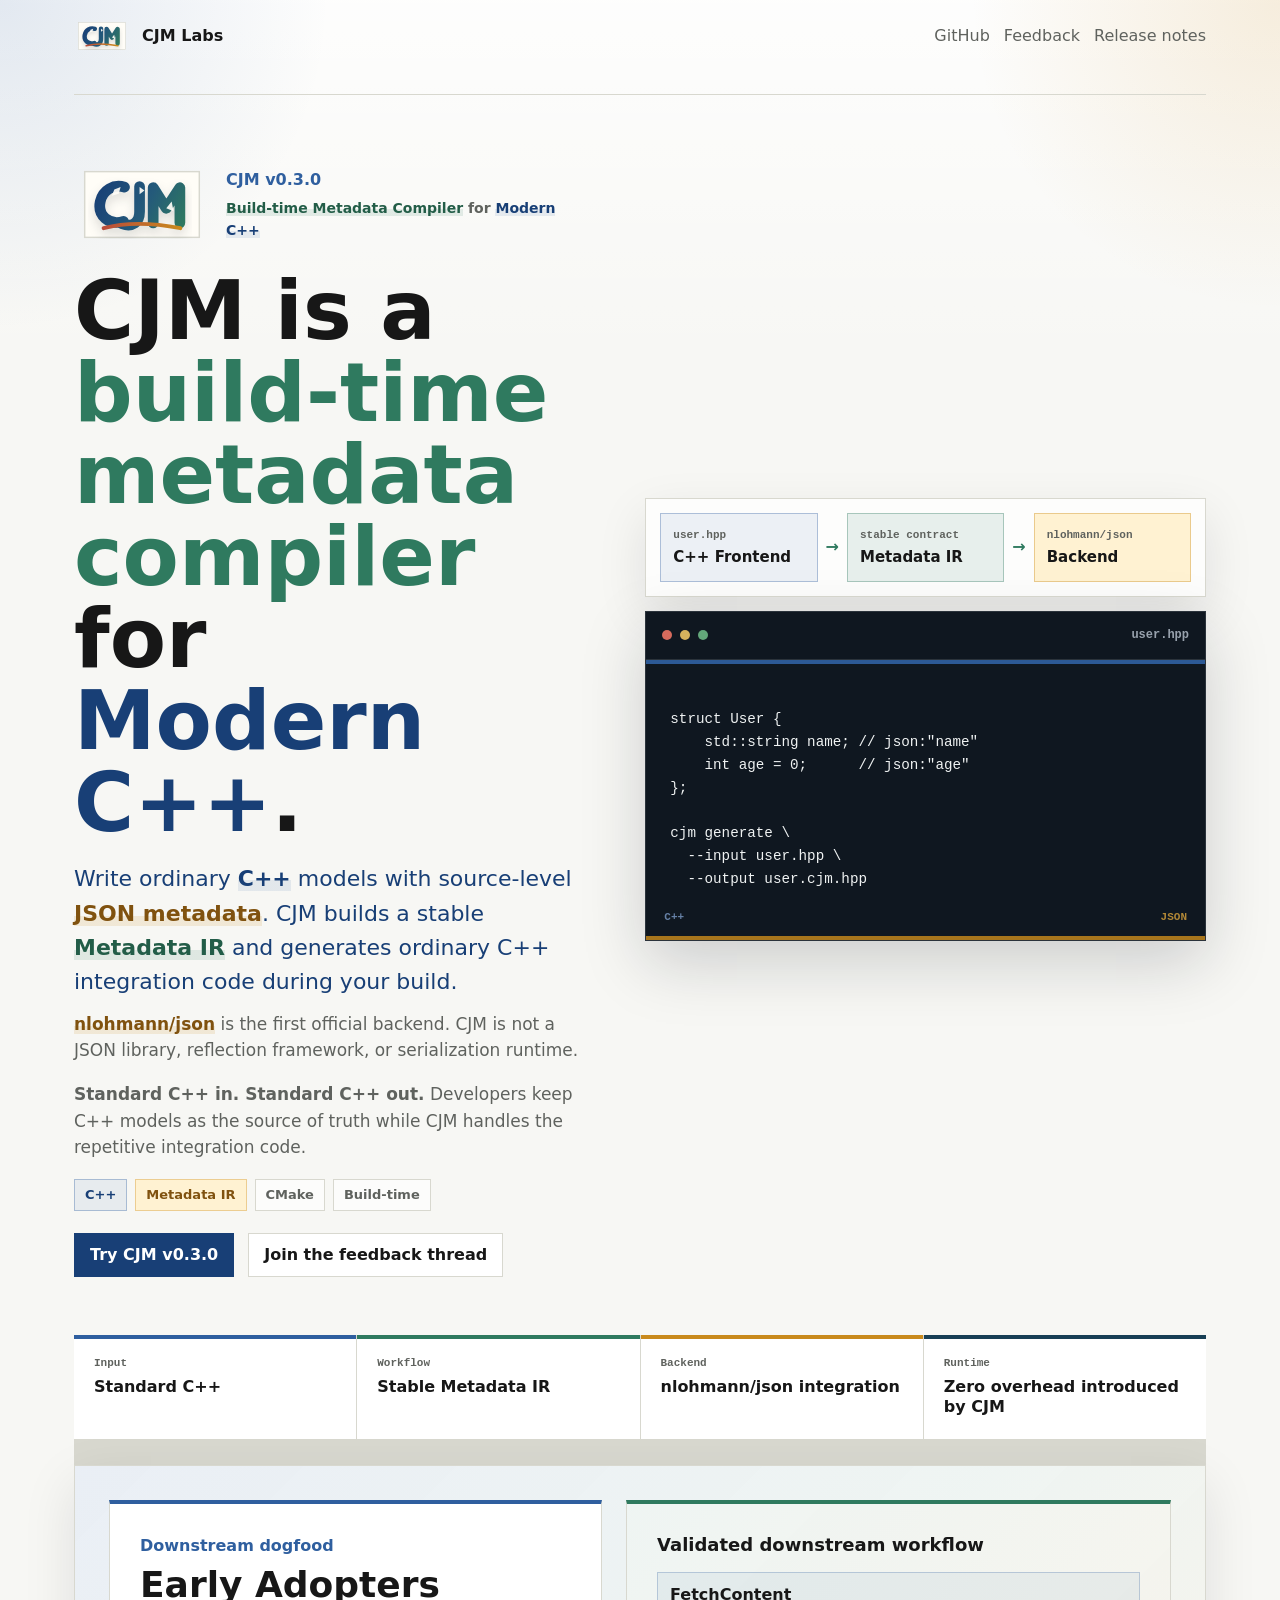
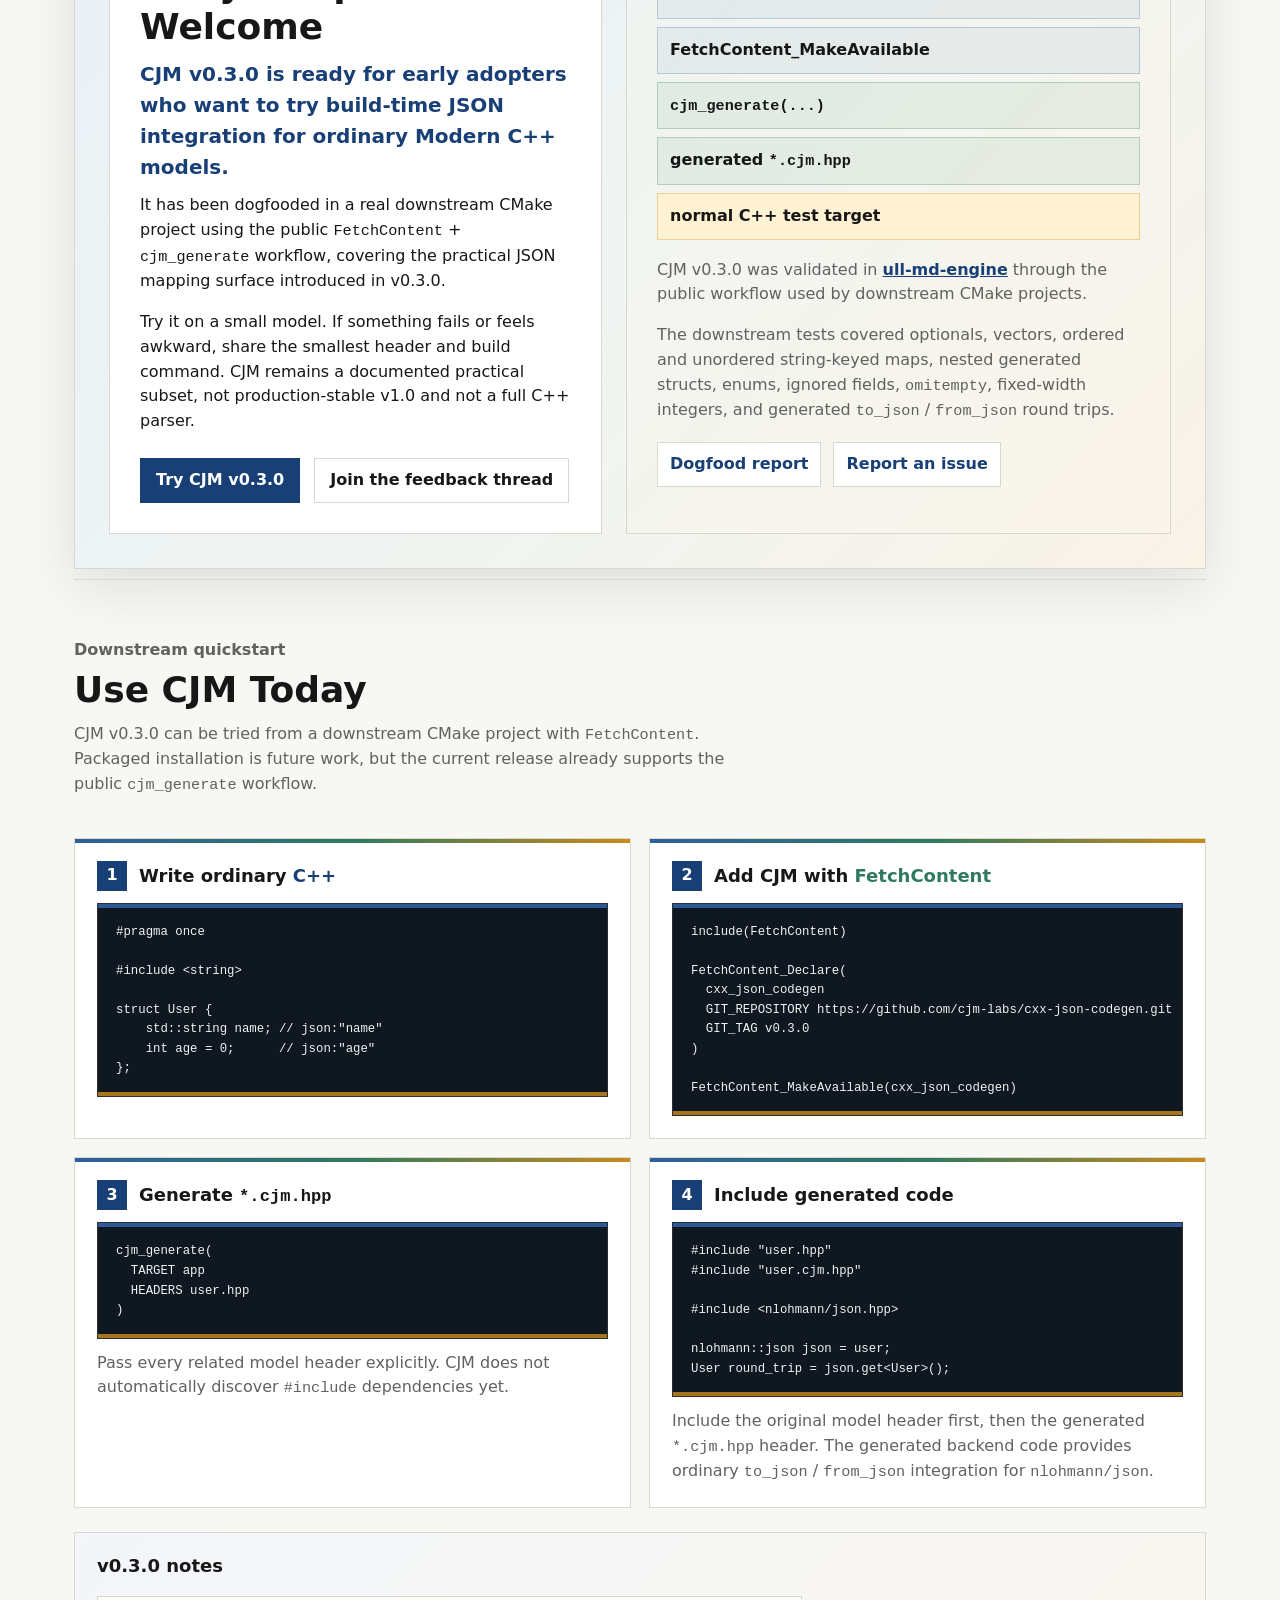
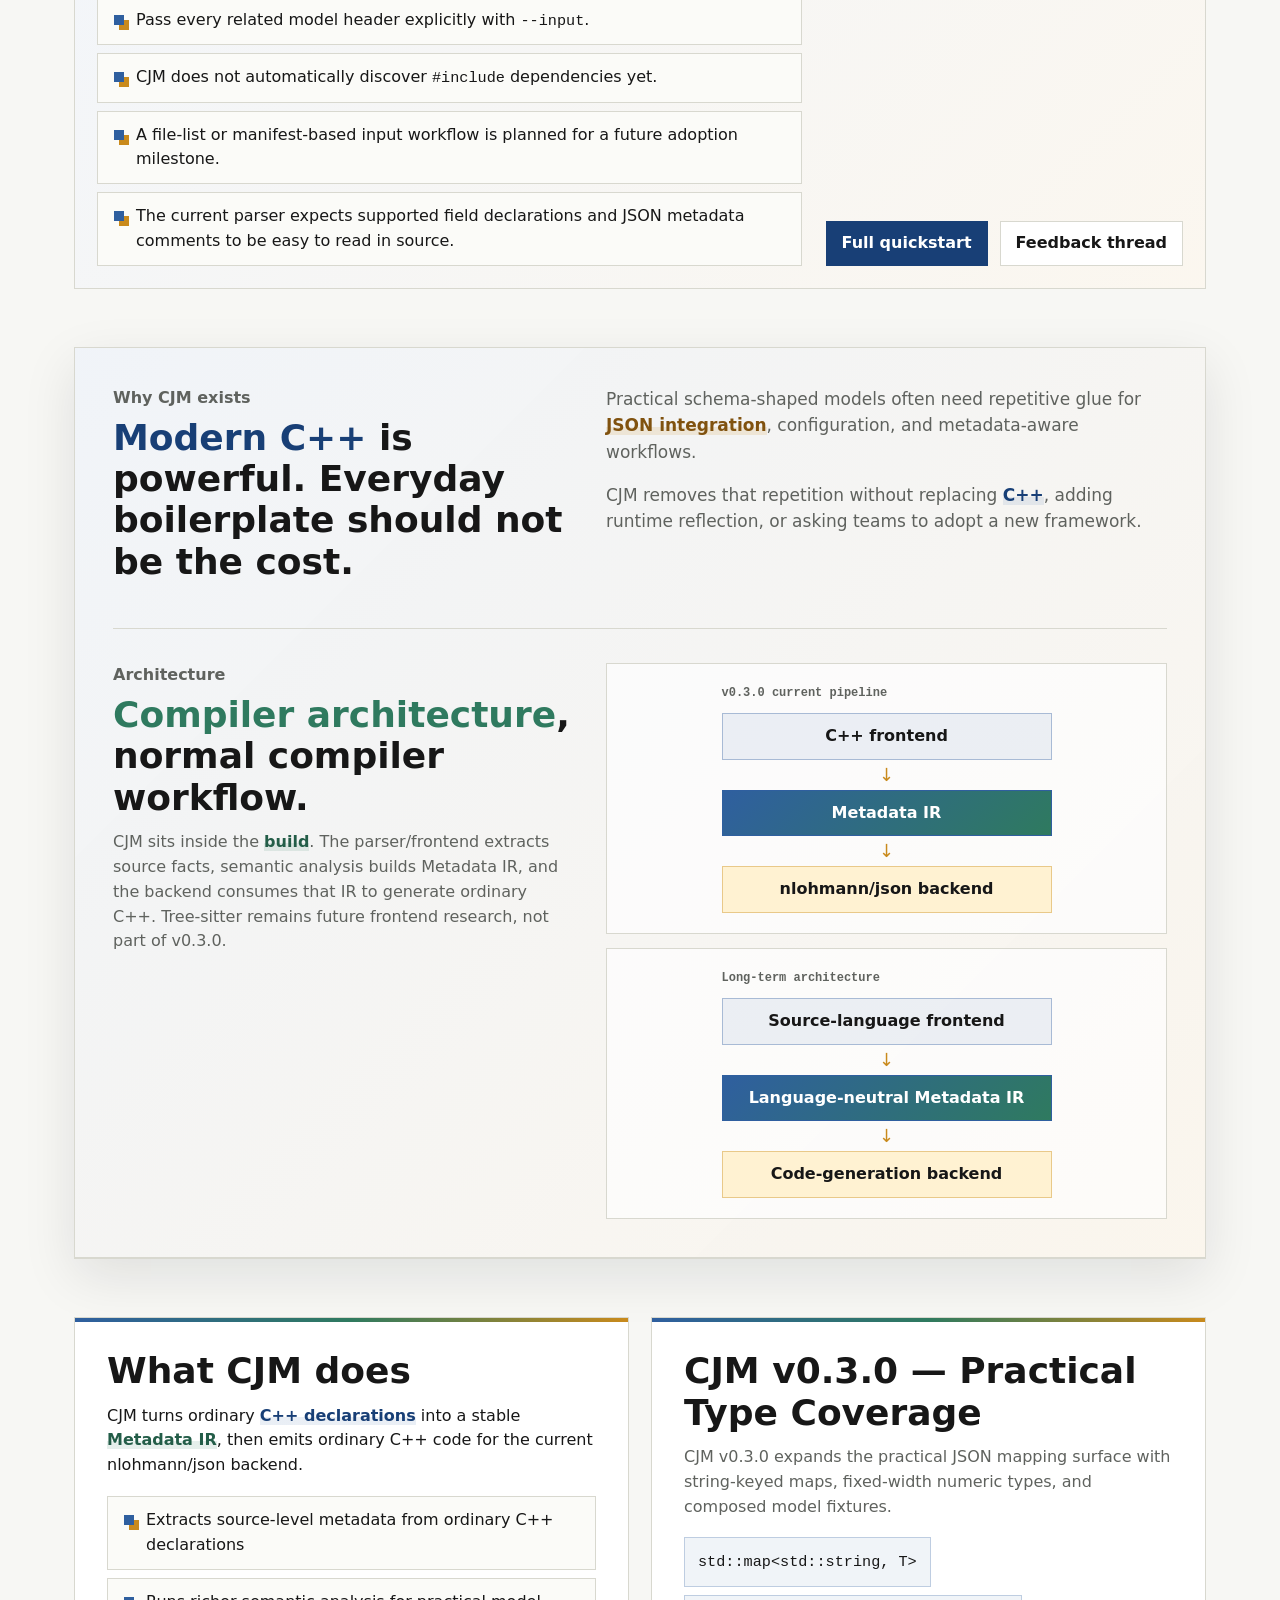
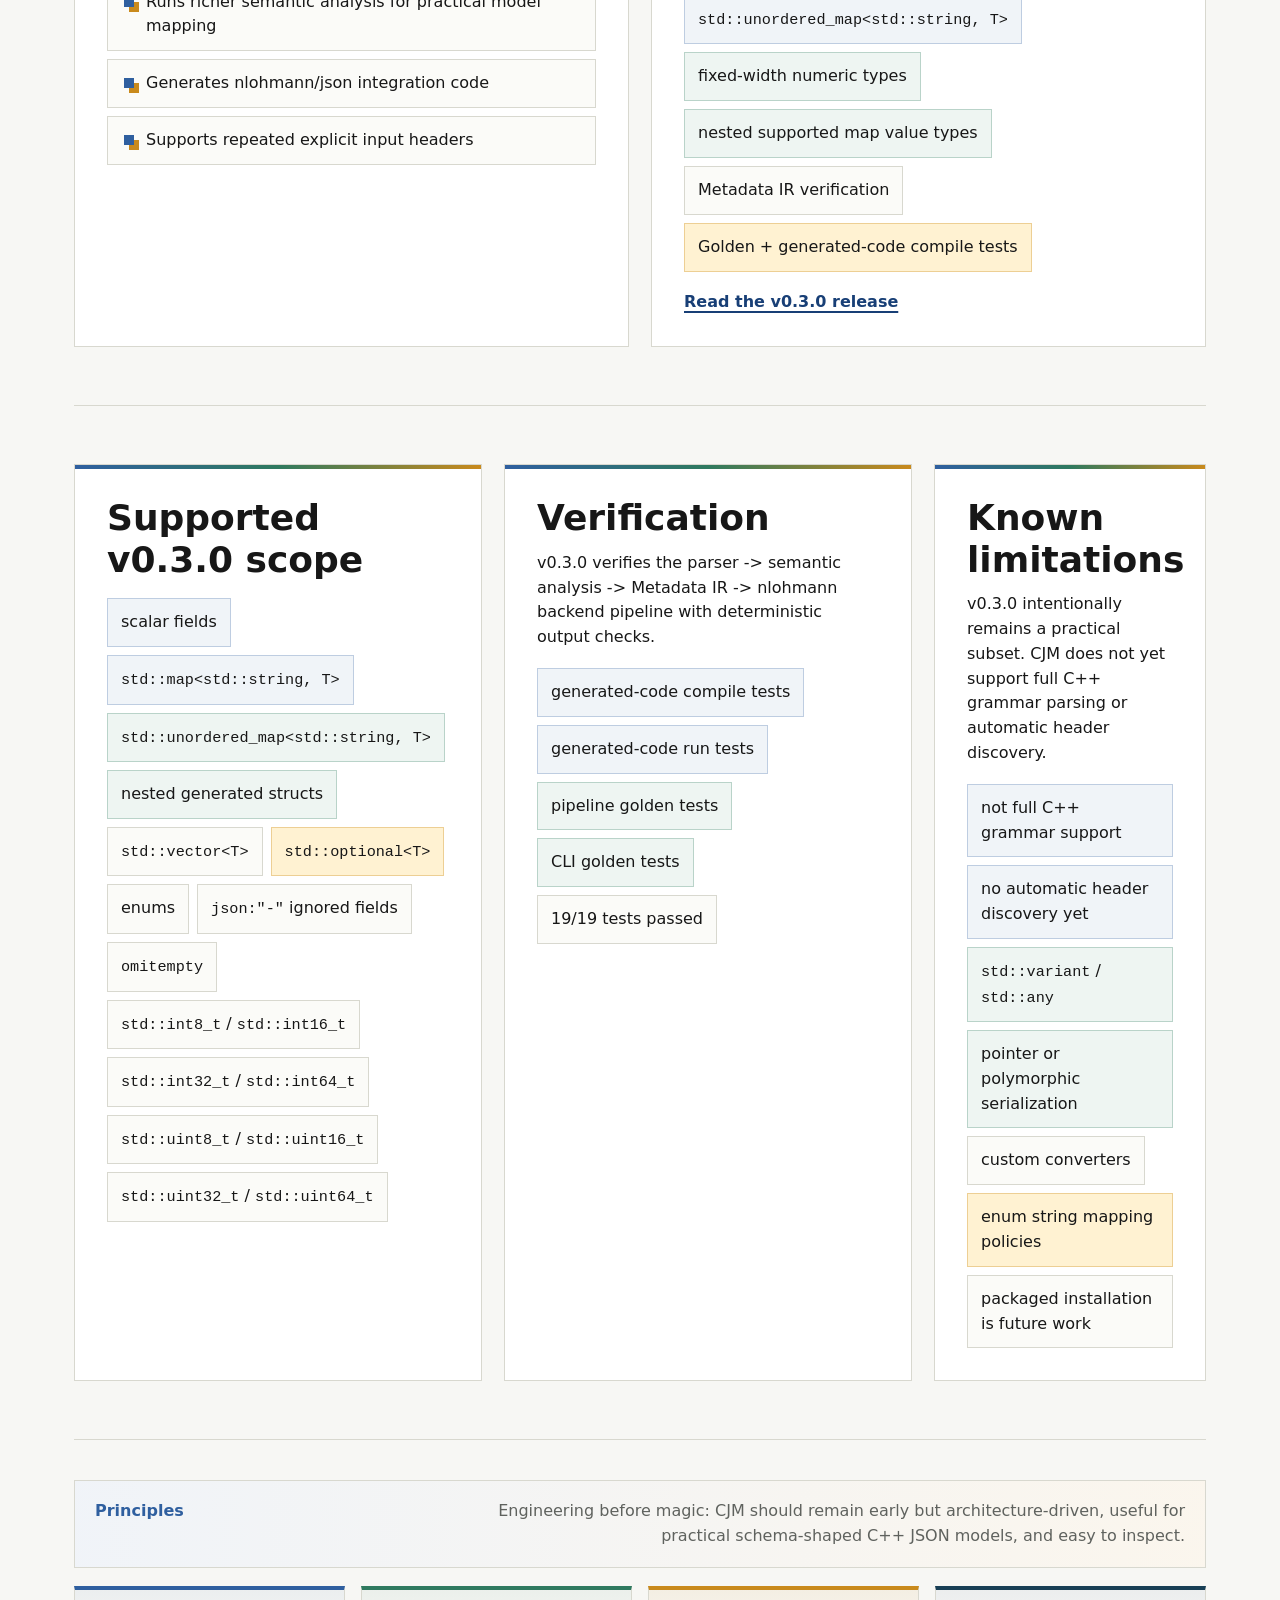
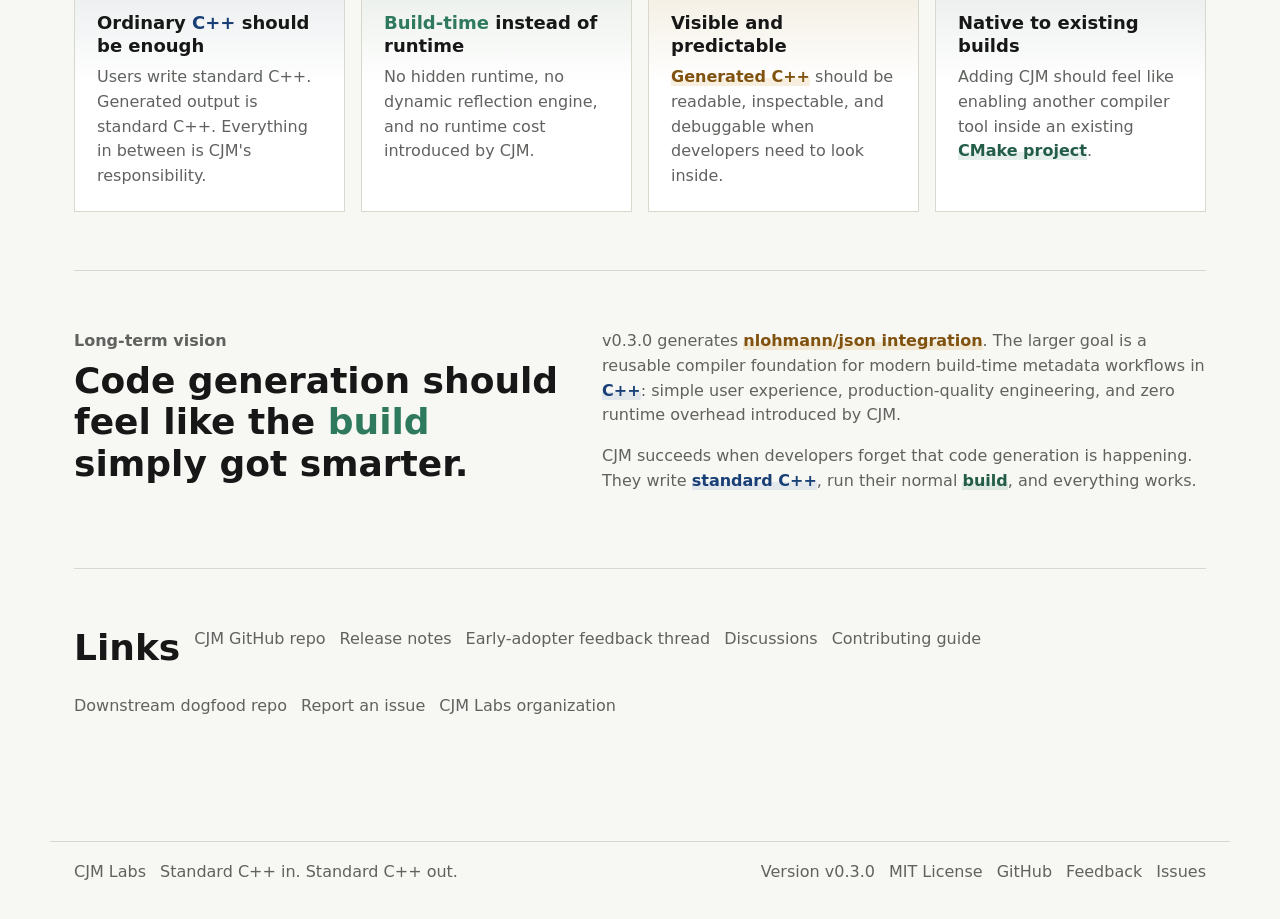
==== commit b439eab6: "docs(site): update early-adopter outreach copy" ====
--- a/index.html
+++ b/index.html
@@ -3,19 +3,19 @@
 <head>
   <meta charset="utf-8">
   <meta name="viewport" content="width=device-width, initial-scale=1">
-  <title>CJM Labs | Build-time Metadata Compiler for Modern C++</title>
-  <meta name="description" content="CJM is a build-time metadata compiler for Modern C++. v0.3.0 is ready for early adopters and generates nlohmann/json integration for practical C++ models.">
+  <title>CJM — Build-time Metadata Compiler for Modern C++</title>
+  <meta name="description" content="CJM generates ordinary C++ JSON integration code from source-level metadata at build time. Early adopters welcome for v0.3.0.">
   <meta name="robots" content="index, follow">
   <link rel="canonical" href="https://cjm-labs.org/">
   <meta property="og:type" content="website">
   <meta property="og:site_name" content="CJM Labs">
-  <meta property="og:title" content="CJM Labs | Build-time Metadata Compiler for Modern C++">
-  <meta property="og:description" content="Standard C++ in. Standard C++ out. CJM v0.3.0 is ready for early adopters and generates nlohmann/json integration during the build.">
+  <meta property="og:title" content="CJM — Build-time Metadata Compiler for Modern C++">
+  <meta property="og:description" content="CJM generates ordinary C++ JSON integration code from source-level metadata at build time. Early adopters welcome for v0.3.0.">
   <meta property="og:url" content="https://cjm-labs.org/">
   <meta property="og:image" content="https://cjm-labs.org/assets/cjm-logo.svg">
   <meta name="twitter:card" content="summary">
-  <meta name="twitter:title" content="CJM Labs | Build-time Metadata Compiler for Modern C++">
-  <meta name="twitter:description" content="Standard C++ in. Standard C++ out. CJM v0.3.0 is ready for early adopters and generates nlohmann/json integration during the build.">
+  <meta name="twitter:title" content="CJM — Build-time Metadata Compiler for Modern C++">
+  <meta name="twitter:description" content="CJM generates ordinary C++ JSON integration code from source-level metadata at build time. Early adopters welcome for v0.3.0.">
   <meta name="twitter:image" content="https://cjm-labs.org/assets/cjm-logo.svg">
   <link rel="icon" href="/assets/cjm-logo.svg" type="image/svg+xml">
   <link rel="stylesheet" href="styles.css">
@@ -25,7 +25,7 @@
       "@type": "SoftwareSourceCode",
       "name": "CJM",
       "alternateName": "Modern C++ metadata compiler",
-      "description": "CJM is a build-time metadata compiler for Modern C++. v0.3.0 is ready for early adopters and generates nlohmann/json integration for practical C++ models.",
+      "description": "CJM generates ordinary C++ JSON integration code from source-level metadata at build time. Early adopters welcome for v0.3.0.",
       "url": "https://cjm-labs.org/",
       "sameAs": [
         "https://github.com/cjm-labs"
@@ -54,6 +54,7 @@
     </a>
     <nav>
       <a href="https://github.com/cjm-labs/cxx-json-codegen">GitHub</a>
+      <a href="https://github.com/cjm-labs/cxx-json-codegen/discussions/129">Feedback</a>
       <a href="https://github.com/cjm-labs/cxx-json-codegen/releases/tag/v0.3.0">Release notes</a>
     </nav>
   </header>
@@ -85,8 +86,8 @@
           <span>Build-time</span>
         </div>
         <div class="actions">
-          <a class="button primary" href="#use-cjm-title">Try CJM v0.3.0</a>
-          <a class="button" href="https://github.com/cjm-labs/cxx-json-codegen/issues">Report an issue</a>
+          <a class="button primary" href="https://github.com/cjm-labs/cxx-json-codegen#quickstart">Try CJM v0.3.0</a>
+          <a class="button" href="https://github.com/cjm-labs/cxx-json-codegen/discussions/129">Join the feedback thread</a>
         </div>
       </div>
 
@@ -146,14 +147,65 @@
       </div>
     </section>
 
+    <section class="early-adopters" aria-labelledby="early-adopters-title">
+      <div class="early-copy">
+        <p class="eyebrow">Downstream dogfood</p>
+        <h2 id="early-adopters-title">Early Adopters Welcome</h2>
+        <p class="lede-lite">
+          CJM v0.3.0 is ready for early adopters who want to try build-time JSON
+          integration for ordinary Modern C++ models.
+        </p>
+        <p>
+          It has been dogfooded in a real downstream CMake project using the public
+          <code>FetchContent</code> + <code>cjm_generate</code> workflow, covering the
+          practical JSON mapping surface introduced in v0.3.0.
+        </p>
+        <p>
+          Try it on a small model. If something fails or feels awkward, share the
+          smallest header and build command. CJM remains a documented practical subset,
+          not production-stable v1.0 and not a full C++ parser.
+        </p>
+        <div class="actions">
+          <a class="button primary" href="https://github.com/cjm-labs/cxx-json-codegen#quickstart">Try CJM v0.3.0</a>
+          <a class="button" href="https://github.com/cjm-labs/cxx-json-codegen/discussions/129">Join the feedback thread</a>
+        </div>
+      </div>
+
+      <div class="dogfood-card">
+        <h3>Validated downstream workflow</h3>
+        <div class="workflow-chain" aria-label="Validated CJM downstream workflow">
+          <span>FetchContent</span>
+          <span>FetchContent_MakeAvailable</span>
+          <span><code>cjm_generate(...)</code></span>
+          <span>generated <code>*.cjm.hpp</code></span>
+          <span>normal C++ test target</span>
+        </div>
+        <p>
+          CJM v0.3.0 was validated in
+          <a href="https://github.com/lmingzhi618/ull-md-engine">ull-md-engine</a>
+          through the public workflow used by downstream CMake projects.
+        </p>
+        <p>
+          The downstream tests covered optionals, vectors, ordered and unordered
+          string-keyed maps, nested generated structs, enums, ignored fields,
+          <code>omitempty</code>, fixed-width integers, and generated
+          <code>to_json</code> / <code>from_json</code> round trips.
+        </p>
+        <div class="dogfood-links">
+          <a href="https://github.com/cjm-labs/cxx-json-codegen/blob/main/docs/dogfood/ull-md-engine-v0.3.0.md">Dogfood report</a>
+          <a href="https://github.com/cjm-labs/cxx-json-codegen/issues/new/choose">Report an issue</a>
+        </div>
+      </div>
+    </section>
+
     <section class="use-cjm" aria-labelledby="use-cjm-title">
       <div class="section-copy">
-        <p class="eyebrow">Try CJM from source</p>
+        <p class="eyebrow">Downstream quickstart</p>
         <h2 id="use-cjm-title">Use CJM Today</h2>
         <p>
-          CJM can be tried directly from the source checkout. The packaged
-          <code>find_package</code> workflow is planned, but v0.3.0 already supports
-          local CLI and CMake example workflows.
+          CJM v0.3.0 can be tried from a downstream CMake project with
+          <code>FetchContent</code>. Packaged installation is future work, but the
+          current release already supports the public <code>cjm_generate</code> workflow.
         </p>
       </div>
 
@@ -173,43 +225,45 @@
 
         <article class="step-card">
           <span class="step-number">2</span>
-          <h3>Generate the integration header</h3>
-          <pre><code>cmake -S . -B build
-cmake --build build --target cjm
-
-./build/cjm generate \
-  --input user.hpp \
-  --output user.cjm.hpp</code></pre>
+          <h3>Add CJM with <span class="term-build">FetchContent</span></h3>
+          <pre><code>include(FetchContent)
+
+FetchContent_Declare(
+  cxx_json_codegen
+  GIT_REPOSITORY https://github.com/cjm-labs/cxx-json-codegen.git
+  GIT_TAG v0.3.0
+)
+
+FetchContent_MakeAvailable(cxx_json_codegen)</code></pre>
         </article>
 
         <article class="step-card">
           <span class="step-number">3</span>
-          <h3>Use it with <span class="term-json">nlohmann/json</span></h3>
-          <pre><code>#include "user.hpp"
-#include "user.cjm.hpp"
-
-#include &lt;nlohmann/json.hpp&gt;
-
-nlohmann::json json = user;
-User round_trip = json.get&lt;User&gt;();</code></pre>
-        </article>
-
-        <article class="step-card">
-          <span class="step-number">4</span>
-          <h3>CMake integration</h3>
-          <pre><code>add_executable(app main.cpp)
-
-target_link_libraries(app PRIVATE
-  nlohmann_json::nlohmann_json)
-
-cjm_generate(
+          <h3>Generate <code>*.cjm.hpp</code></h3>
+          <pre><code>cjm_generate(
   TARGET app
   HEADERS user.hpp
 )</code></pre>
           <p>
-            <code>app</code> is the normal C++ executable.
-            <code>nlohmann_json::nlohmann_json</code> provides the JSON library used by the generated backend code.
-            <code>cjm_generate</code> reads <code>user.hpp</code>, generates <code>user.cjm.hpp</code>, and makes the generated header available to <code>app</code>.
+            Pass every related model header explicitly. CJM does not automatically discover
+            <code>#include</code> dependencies yet.
+          </p>
+        </article>
+
+        <article class="step-card">
+          <span class="step-number">4</span>
+          <h3>Include generated code</h3>
+          <pre><code>#include "user.hpp"
+#include "user.cjm.hpp"
+
+#include &lt;nlohmann/json.hpp&gt;
+
+nlohmann::json json = user;
+User round_trip = json.get&lt;User&gt;();</code></pre>
+          <p>
+            Include the original model header first, then the generated <code>*.cjm.hpp</code>
+            header. The generated backend code provides ordinary <code>to_json</code> /
+            <code>from_json</code> integration for <code>nlohmann/json</code>.
           </p>
         </article>
       </div>
@@ -225,54 +279,9 @@
           </ul>
         </div>
         <div class="use-links">
-          <a class="button primary" href="https://github.com/cjm-labs/cxx-json-codegen#readme">Full quickstart</a>
-          <a class="button" href="https://github.com/cjm-labs/cxx-json-codegen/releases/tag/v0.3.0">v0.3.0 release notes</a>
-        </div>
-      </div>
-    </section>
-
-    <section class="early-adopters" aria-labelledby="early-adopters-title">
-      <div class="early-copy">
-        <p class="eyebrow">Downstream dogfood</p>
-        <h2 id="early-adopters-title">Early Adopters Welcome</h2>
-        <p class="lede-lite">
-          CJM v0.3.0 is ready for early adopters.
-        </p>
-        <p>
-          It has been dogfooded in a real downstream CMake project using the public
-          <code>FetchContent</code> + <code>cjm_generate</code> workflow, covering the
-          practical JSON mapping surface introduced in v0.3.0.
-        </p>
-        <p>
-          Try it on a small model, report issues, and help shape the v1.0 path.
-          CJM remains an early practical subset, not production-stable yet and not a full C++ parser.
-        </p>
-        <div class="actions">
-          <a class="button primary" href="https://github.com/cjm-labs/cxx-json-codegen">View on GitHub</a>
-          <a class="button" href="https://github.com/cjm-labs/cxx-json-codegen/issues">Report an issue</a>
-        </div>
-      </div>
-
-      <div class="dogfood-card">
-        <h3>Validated downstream workflow</h3>
-        <div class="workflow-chain" aria-label="Validated CJM downstream workflow">
-          <span>FetchContent</span>
-          <span>FetchContent_MakeAvailable</span>
-          <span><code>cjm_generate(...)</code></span>
-          <span>generated <code>*.cjm.hpp</code></span>
-          <span>normal C++ test target</span>
-        </div>
-        <p>
-          CJM v0.3.0 was validated in
-          <a href="https://github.com/lmingzhi618/ull-md-engine">ull-md-engine</a>
-          through the public workflow used by downstream CMake projects.
-        </p>
-        <p>
-          The downstream tests covered optionals, vectors, ordered and unordered
-          string-keyed maps, nested generated structs, enums, ignored fields,
-          <code>omitempty</code>, fixed-width integers, and generated
-          <code>to_json</code> / <code>from_json</code> round trips.
-        </p>
+          <a class="button primary" href="https://github.com/cjm-labs/cxx-json-codegen#quickstart">Full quickstart</a>
+          <a class="button" href="https://github.com/cjm-labs/cxx-json-codegen/discussions/129">Feedback thread</a>
+        </div>
       </div>
     </section>
 
@@ -355,16 +364,21 @@
 
     <section class="release-details">
       <div class="panel">
-        <h2>v0.3.0 coverage additions</h2>
+        <h2>Supported v0.3.0 scope</h2>
         <div class="facts">
+          <span>scalar fields</span>
           <span><code>std::map&lt;std::string, T&gt;</code></span>
           <span><code>std::unordered_map&lt;std::string, T&gt;</code></span>
-          <span>nested supported map value types</span>
+          <span>nested generated structs</span>
+          <span><code>std::vector&lt;T&gt;</code></span>
+          <span><code>std::optional&lt;T&gt;</code></span>
+          <span>enums</span>
+          <span><code>json:"-"</code> ignored fields</span>
+          <span><code>omitempty</code></span>
           <span><code>std::int8_t</code> / <code>std::int16_t</code></span>
           <span><code>std::int32_t</code> / <code>std::int64_t</code></span>
           <span><code>std::uint8_t</code> / <code>std::uint16_t</code></span>
           <span><code>std::uint32_t</code> / <code>std::uint64_t</code></span>
-          <span>maps, vectors, optionals, enums, aliases, and generated structs composed together</span>
         </div>
       </div>
 
@@ -384,14 +398,13 @@
         <h2>Known limitations</h2>
         <p>v0.3.0 intentionally remains a practical subset. CJM does not yet support full C++ grammar parsing or automatic header discovery.</p>
         <div class="facts">
-          <span>arbitrary dynamic JSON values</span>
+          <span>not full C++ grammar support</span>
+          <span>no automatic header discovery yet</span>
           <span><code>std::variant</code> / <code>std::any</code></span>
-          <span>pointer fields and polymorphism</span>
+          <span>pointer or polymorphic serialization</span>
           <span>custom converters</span>
           <span>enum string mapping policies</span>
-          <span>time/datetime mappings</span>
-          <span>multiline field declarations</span>
-          <span>production parser replacement</span>
+          <span>packaged installation is future work</span>
         </div>
       </div>
     </section>
@@ -447,8 +460,11 @@
       <h2>Links</h2>
       <a href="https://github.com/cjm-labs/cxx-json-codegen">CJM GitHub repo</a>
       <a href="https://github.com/cjm-labs/cxx-json-codegen/releases/tag/v0.3.0">Release notes</a>
+      <a href="https://github.com/cjm-labs/cxx-json-codegen/discussions/129">Early-adopter feedback thread</a>
+      <a href="https://github.com/cjm-labs/cxx-json-codegen/discussions">Discussions</a>
+      <a href="https://github.com/cjm-labs/cxx-json-codegen/blob/main/CONTRIBUTING.md">Contributing guide</a>
       <a href="https://github.com/lmingzhi618/ull-md-engine">Downstream dogfood repo</a>
-      <a href="https://github.com/cjm-labs/cxx-json-codegen/issues">Issues</a>
+      <a href="https://github.com/cjm-labs/cxx-json-codegen/issues/new/choose">Report an issue</a>
       <a href="https://github.com/cjm-labs">CJM Labs organization</a>
     </section>
   </main>
@@ -462,7 +478,8 @@
       <span>Version v0.3.0</span>
       <a href="https://github.com/cjm-labs/cxx-json-codegen/blob/main/LICENSE">MIT License</a>
       <a href="https://github.com/cjm-labs/cxx-json-codegen">GitHub</a>
-      <a href="https://github.com/cjm-labs/cxx-json-codegen/issues">Issues</a>
+      <a href="https://github.com/cjm-labs/cxx-json-codegen/discussions/129">Feedback</a>
+      <a href="https://github.com/cjm-labs/cxx-json-codegen/issues/new/choose">Issues</a>
     </div>
   </footer>
 </body>
--- a/styles.css
+++ b/styles.css
@@ -587,6 +587,13 @@
   grid-template-columns: minmax(0, 0.95fr) minmax(360px, 1.05fr);
   gap: 24px;
   align-items: stretch;
+  margin: 0 0 10px;
+  padding: 34px;
+  background:
+    linear-gradient(135deg, rgba(47, 95, 159, 0.10), rgba(47, 122, 95, 0.08), rgba(201, 138, 28, 0.10)),
+    var(--panel);
+  border: 1px solid var(--line);
+  box-shadow: var(--shadow);
 }
 
 .early-copy,
@@ -599,6 +606,7 @@
 .early-copy {
   display: grid;
   align-content: start;
+  border-top: 4px solid var(--cpp);
 }
 
 .early-copy .actions {
@@ -616,6 +624,7 @@
   background:
     linear-gradient(135deg, rgba(47, 122, 95, 0.08), rgba(201, 138, 28, 0.09)),
     var(--panel);
+  border-top: 4px solid var(--green);
 }
 
 .dogfood-card h3 {
@@ -633,6 +642,20 @@
 .dogfood-card a {
   color: var(--cpp-dark);
   font-weight: 700;
+}
+
+.dogfood-links {
+  display: flex;
+  flex-wrap: wrap;
+  gap: 12px;
+  margin-top: 18px;
+}
+
+.dogfood-links a {
+  border: 1px solid var(--line);
+  background: var(--panel);
+  padding: 9px 12px;
+  text-decoration: none;
 }
 
 .workflow-chain {
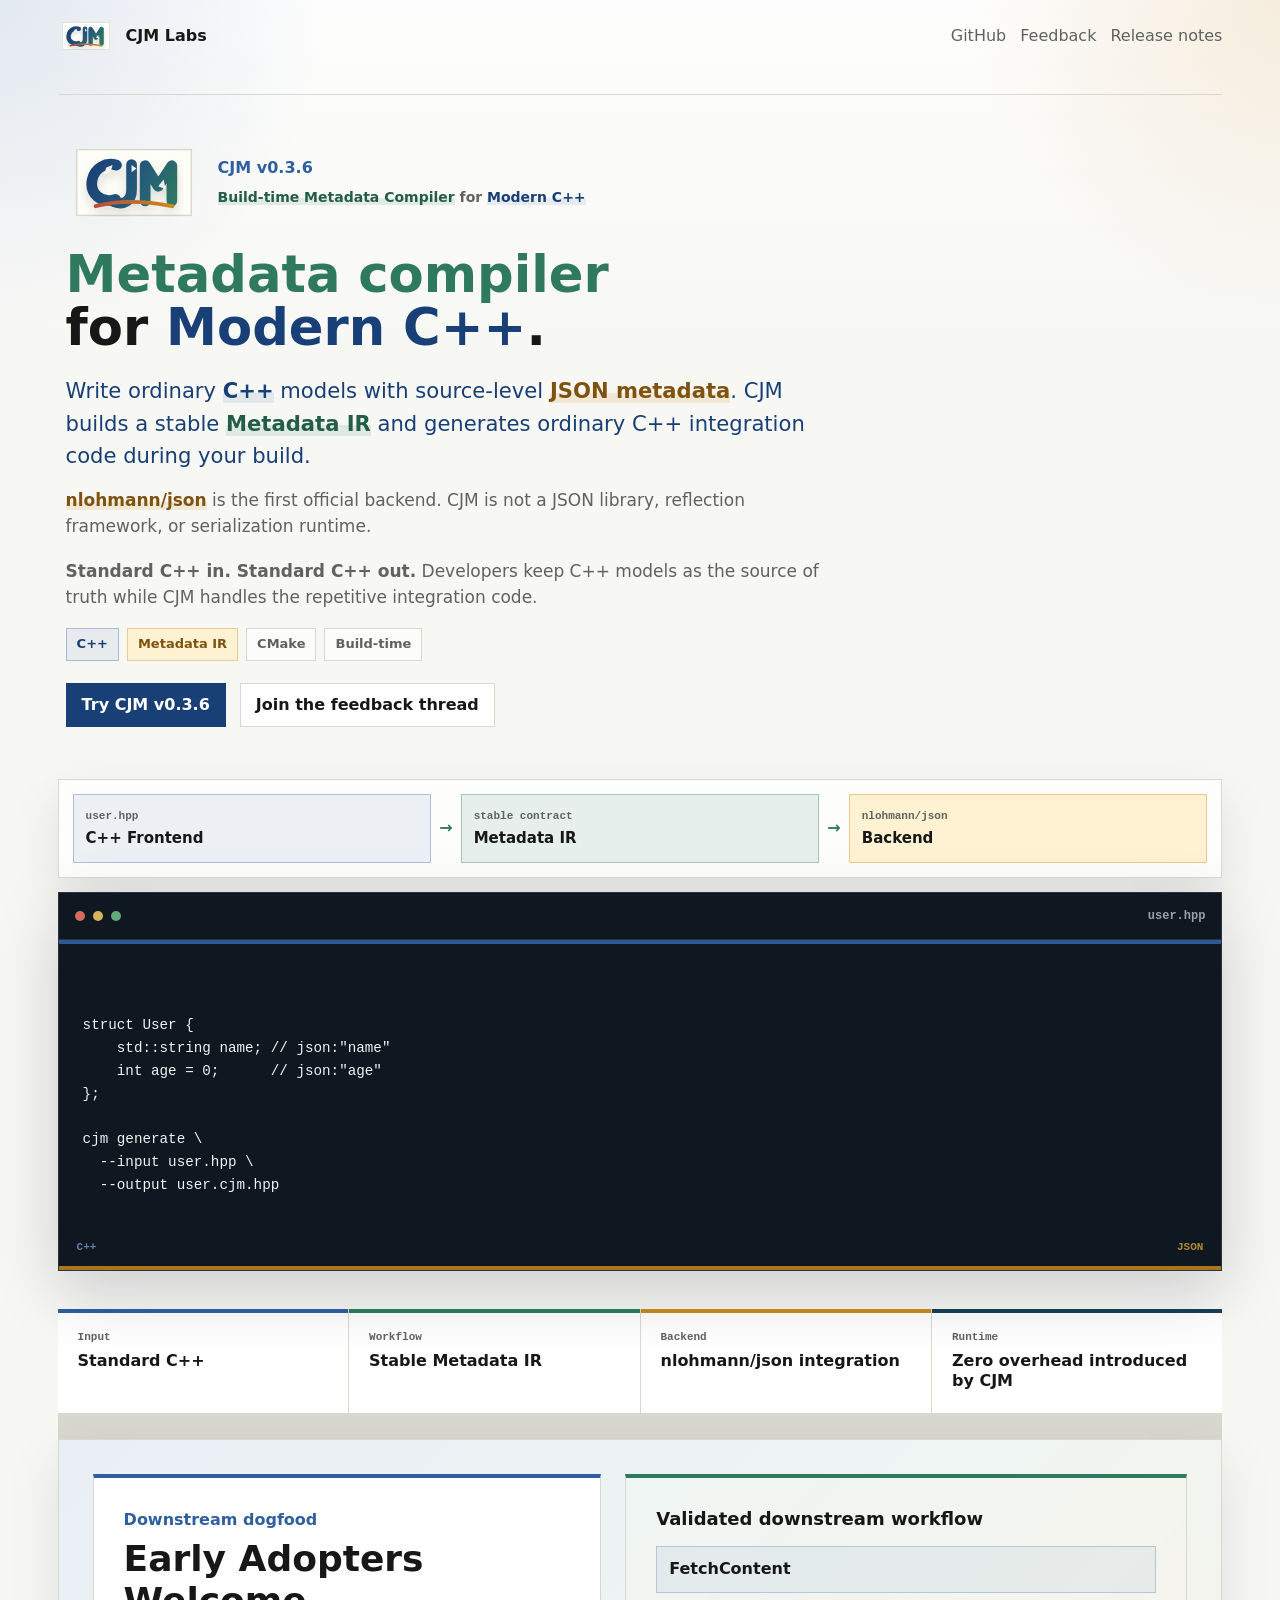
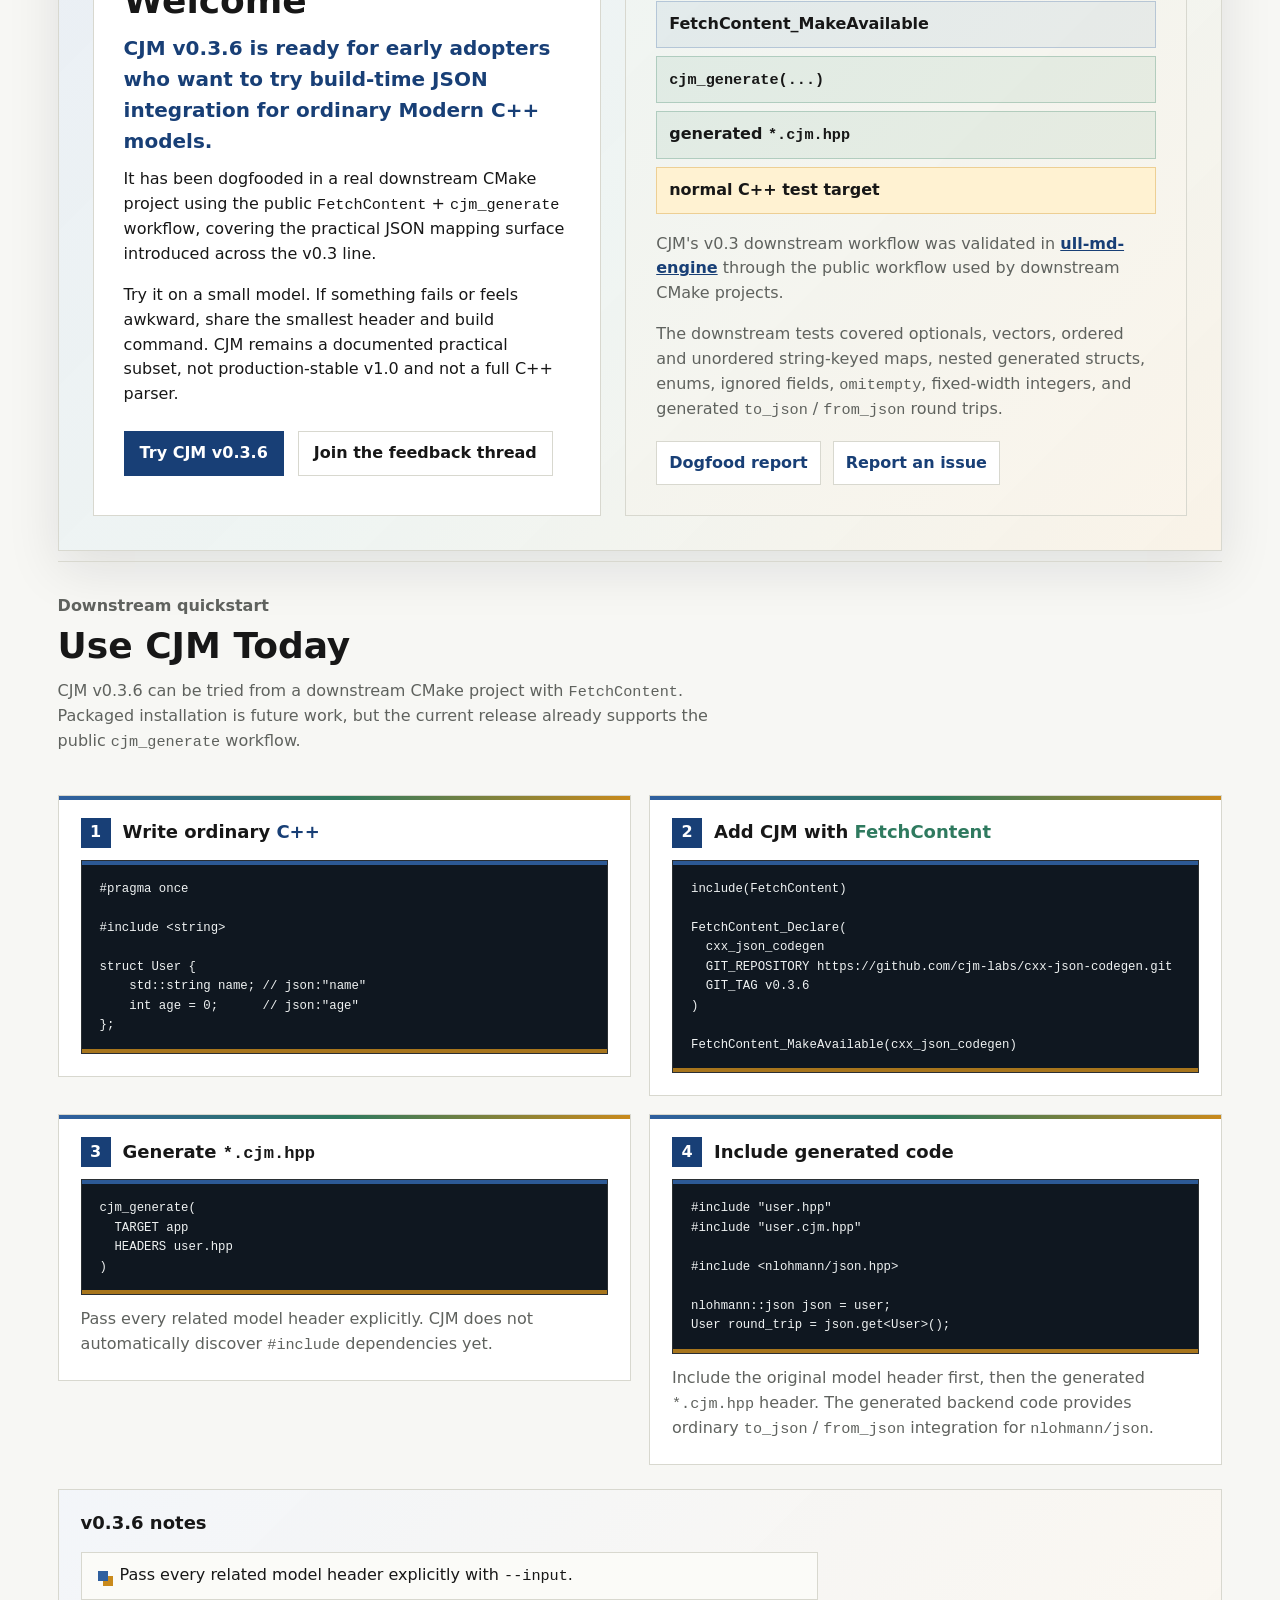
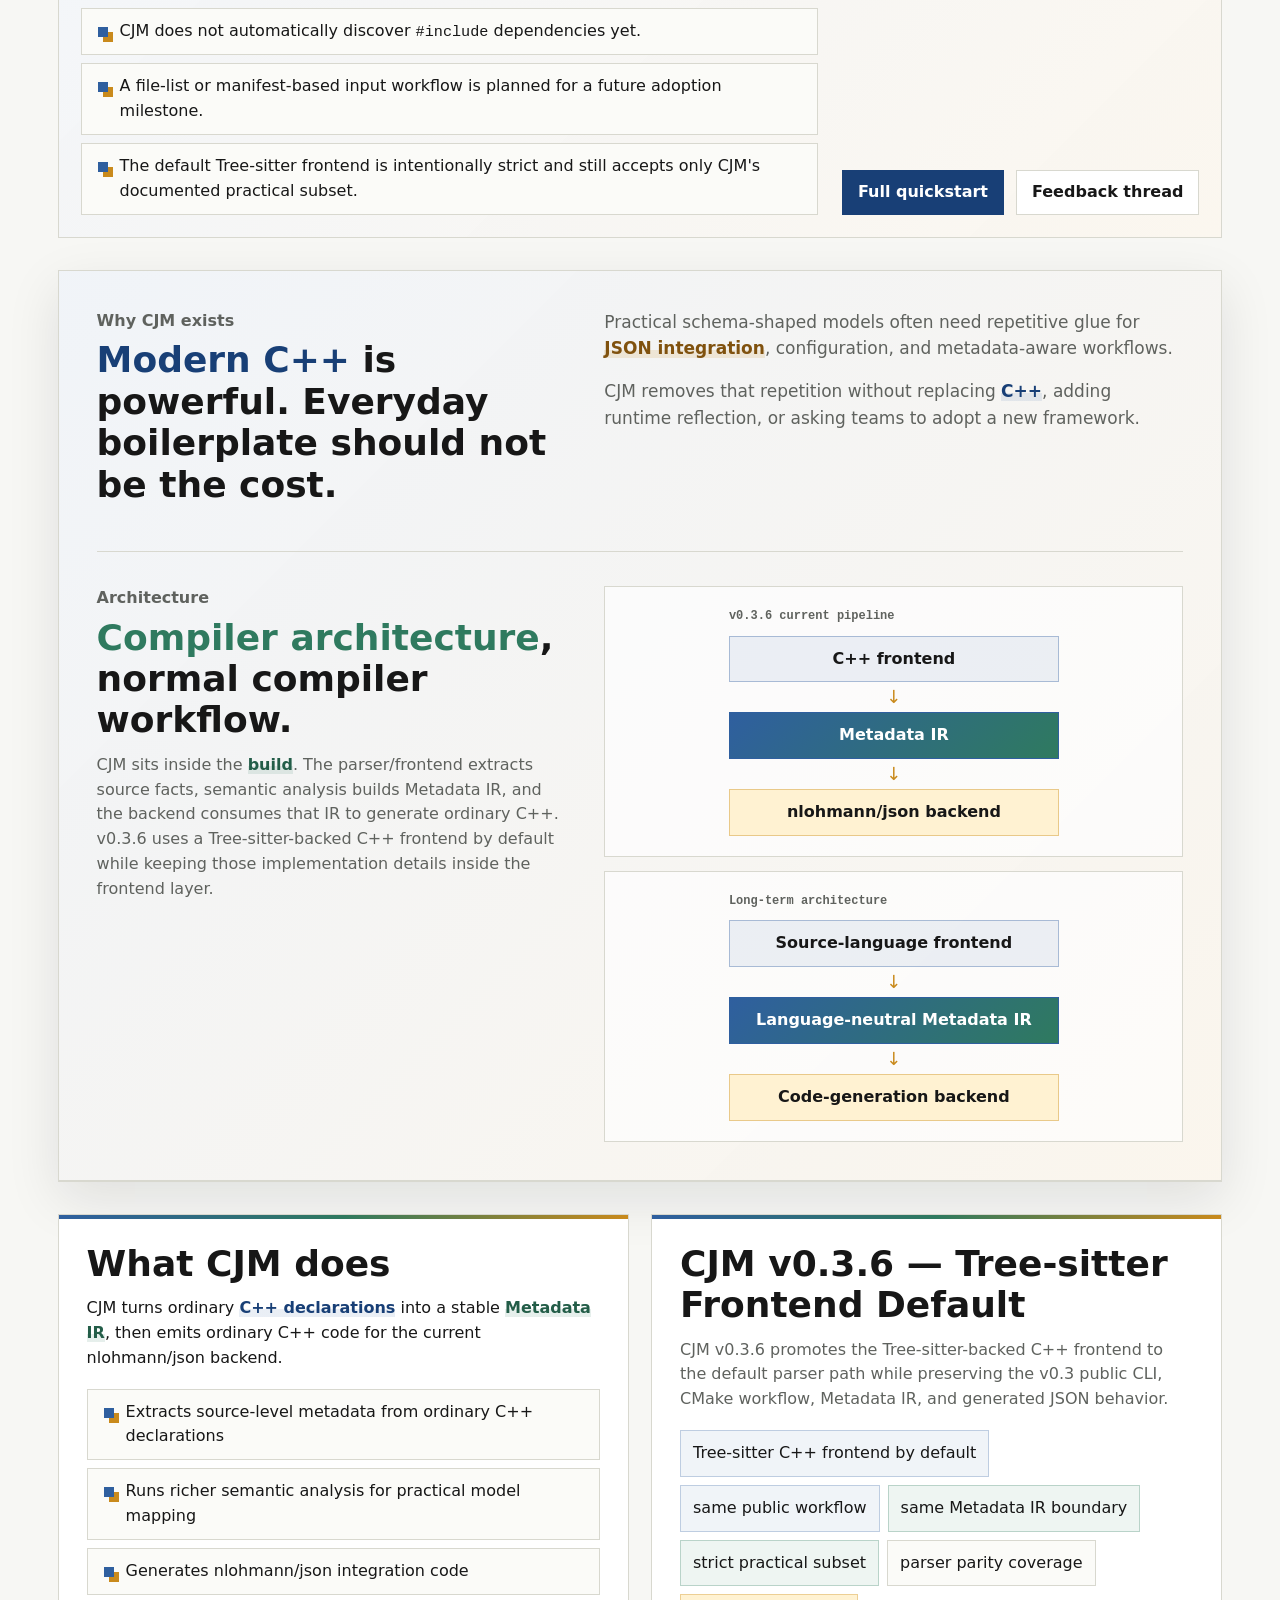
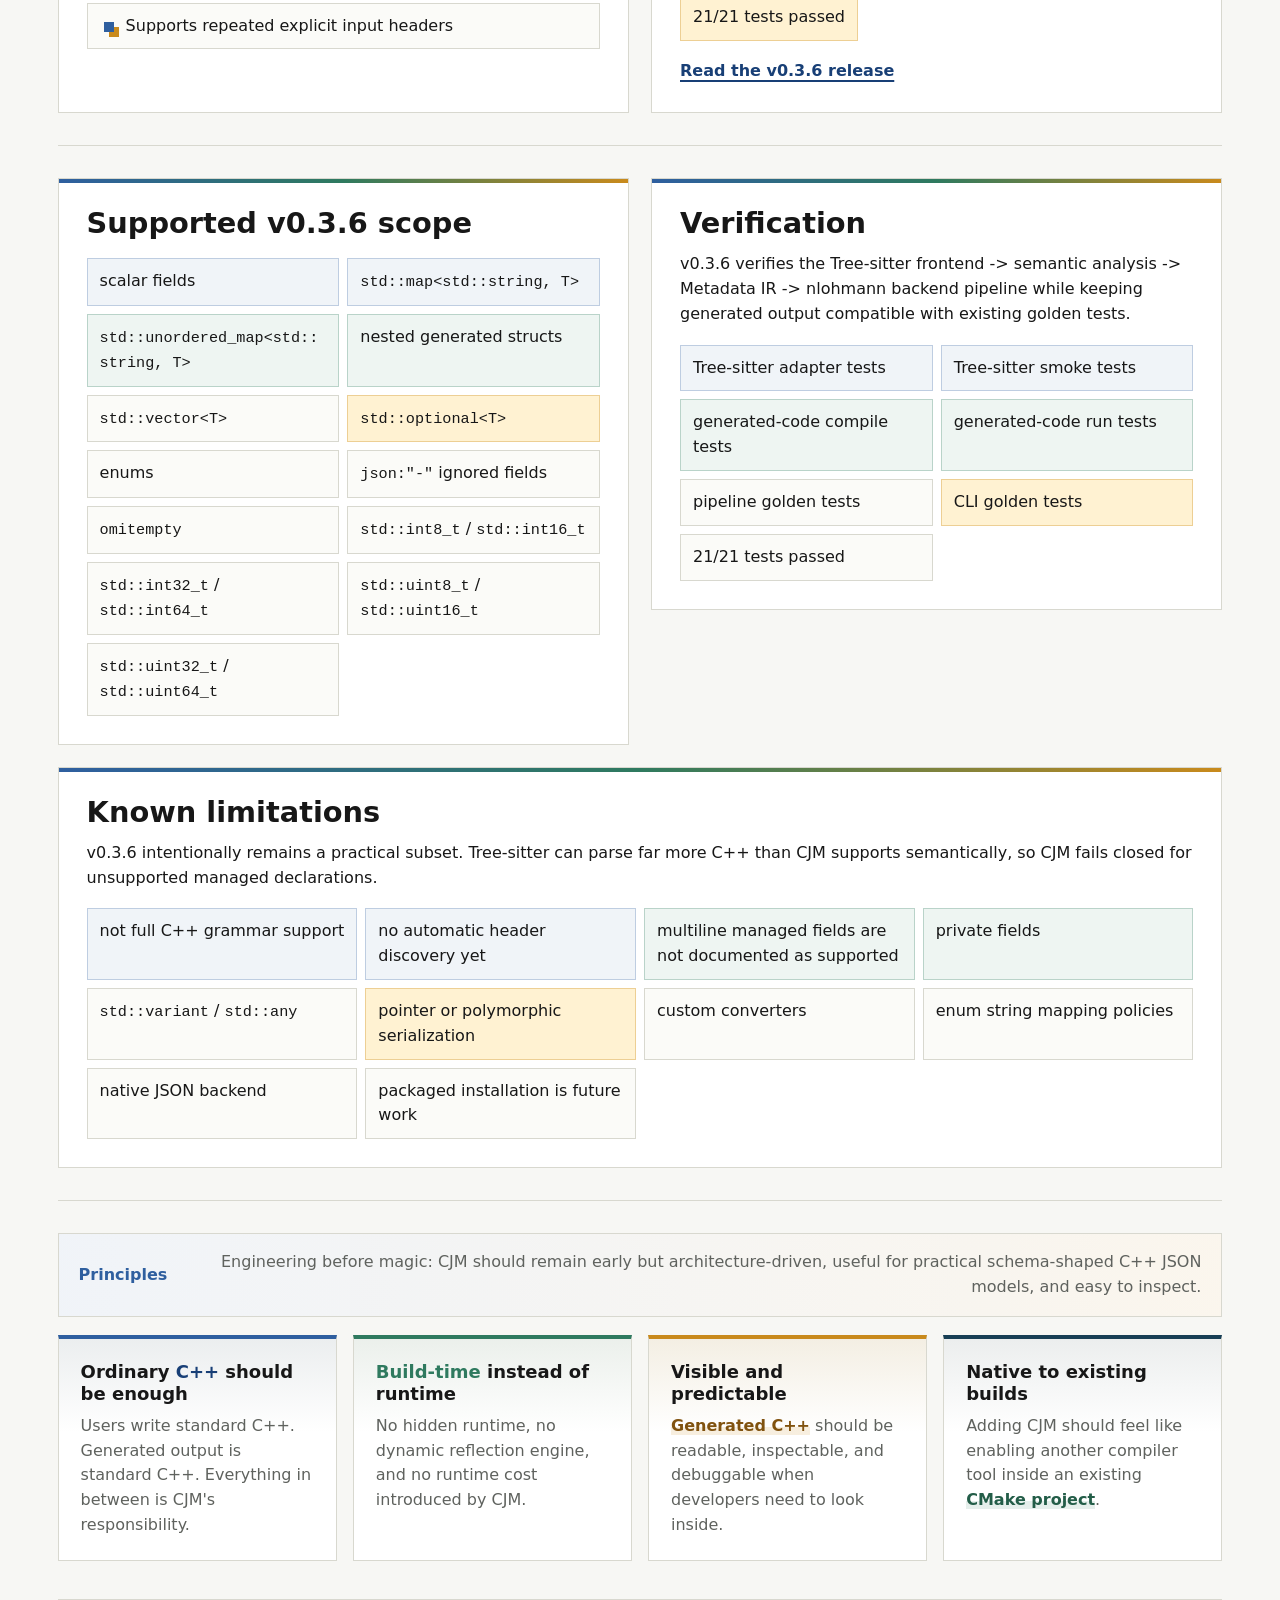
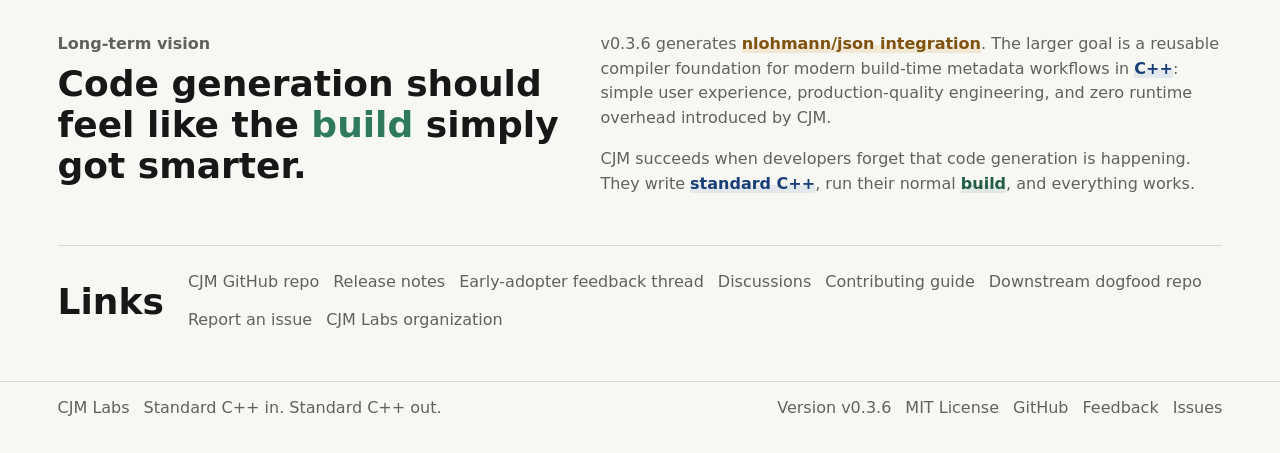
==== commit 32c384ff: "style(site): widen layout and refine v0.3.6 sections" ====
--- a/index.html
+++ b/index.html
@@ -4,18 +4,18 @@
   <meta charset="utf-8">
   <meta name="viewport" content="width=device-width, initial-scale=1">
   <title>CJM — Build-time Metadata Compiler for Modern C++</title>
-  <meta name="description" content="CJM generates ordinary C++ JSON integration code from source-level metadata at build time. Early adopters welcome for v0.3.0.">
+  <meta name="description" content="CJM generates ordinary C++ JSON integration code from source-level metadata at build time. v0.3.6 makes the Tree-sitter C++ frontend the default parser path.">
   <meta name="robots" content="index, follow">
   <link rel="canonical" href="https://cjm-labs.org/">
   <meta property="og:type" content="website">
   <meta property="og:site_name" content="CJM Labs">
   <meta property="og:title" content="CJM — Build-time Metadata Compiler for Modern C++">
-  <meta property="og:description" content="CJM generates ordinary C++ JSON integration code from source-level metadata at build time. Early adopters welcome for v0.3.0.">
+  <meta property="og:description" content="CJM v0.3.6 keeps the public CMake workflow stable while moving the C++ frontend to a Tree-sitter-backed parser path.">
   <meta property="og:url" content="https://cjm-labs.org/">
   <meta property="og:image" content="https://cjm-labs.org/assets/cjm-logo.svg">
   <meta name="twitter:card" content="summary">
   <meta name="twitter:title" content="CJM — Build-time Metadata Compiler for Modern C++">
-  <meta name="twitter:description" content="CJM generates ordinary C++ JSON integration code from source-level metadata at build time. Early adopters welcome for v0.3.0.">
+  <meta name="twitter:description" content="CJM v0.3.6 keeps the public CMake workflow stable while moving the C++ frontend to a Tree-sitter-backed parser path.">
   <meta name="twitter:image" content="https://cjm-labs.org/assets/cjm-logo.svg">
   <link rel="icon" href="/assets/cjm-logo.svg" type="image/svg+xml">
   <link rel="stylesheet" href="styles.css">
@@ -25,7 +25,7 @@
       "@type": "SoftwareSourceCode",
       "name": "CJM",
       "alternateName": "Modern C++ metadata compiler",
-      "description": "CJM generates ordinary C++ JSON integration code from source-level metadata at build time. Early adopters welcome for v0.3.0.",
+      "description": "CJM generates ordinary C++ JSON integration code from source-level metadata at build time. v0.3.6 makes the Tree-sitter C++ frontend the default parser path while preserving the public CMake workflow.",
       "url": "https://cjm-labs.org/",
       "sameAs": [
         "https://github.com/cjm-labs"
@@ -33,7 +33,7 @@
       "codeRepository": "https://github.com/cjm-labs/cxx-json-codegen",
       "programmingLanguage": "C++",
       "runtimePlatform": "CMake",
-      "softwareVersion": "v0.3.0",
+      "softwareVersion": "v0.3.6",
       "license": "https://opensource.org/license/mit/",
       "creator": {
         "@type": "Organization",
@@ -55,7 +55,7 @@
     <nav>
       <a href="https://github.com/cjm-labs/cxx-json-codegen">GitHub</a>
       <a href="https://github.com/cjm-labs/cxx-json-codegen/discussions/129">Feedback</a>
-      <a href="https://github.com/cjm-labs/cxx-json-codegen/releases/tag/v0.3.0">Release notes</a>
+      <a href="https://github.com/cjm-labs/cxx-json-codegen/releases/tag/v0.3.6">Release notes</a>
     </nav>
   </header>
 
@@ -65,11 +65,11 @@
         <div class="product-lockup">
           <img class="logo-mark logo-mark-large" src="assets/cjm-logo.svg" width="136" height="87" alt="" aria-hidden="true">
           <div>
-            <p class="eyebrow">CJM v0.3.0</p>
+            <p class="eyebrow">CJM v0.3.6</p>
             <p class="product-line"><span class="term-build">Build-time Metadata Compiler</span> for <span class="term-cpp">Modern C++</span></p>
           </div>
         </div>
-        <h1>CJM is a <span class="term-build">build-time metadata compiler</span> for <span class="term-cpp">Modern C++</span>.</h1>
+        <h1><span class="term-build">Metadata compiler</span> for <span class="term-cpp">Modern C++</span>.</h1>
         <p class="lede">Write ordinary <span class="term-cpp">C++</span> models with source-level <span class="term-json">JSON metadata</span>. CJM builds a stable <span class="term-build">Metadata IR</span> and generates ordinary C++ integration code during your build.</p>
         <p class="intro">
           <span class="term-json">nlohmann/json</span> is the first official backend.
@@ -86,7 +86,7 @@
           <span>Build-time</span>
         </div>
         <div class="actions">
-          <a class="button primary" href="https://github.com/cjm-labs/cxx-json-codegen#quickstart">Try CJM v0.3.0</a>
+          <a class="button primary" href="https://github.com/cjm-labs/cxx-json-codegen#quickstart">Try CJM v0.3.6</a>
           <a class="button" href="https://github.com/cjm-labs/cxx-json-codegen/discussions/129">Join the feedback thread</a>
         </div>
       </div>
@@ -152,13 +152,13 @@
         <p class="eyebrow">Downstream dogfood</p>
         <h2 id="early-adopters-title">Early Adopters Welcome</h2>
         <p class="lede-lite">
-          CJM v0.3.0 is ready for early adopters who want to try build-time JSON
+          CJM v0.3.6 is ready for early adopters who want to try build-time JSON
           integration for ordinary Modern C++ models.
         </p>
         <p>
           It has been dogfooded in a real downstream CMake project using the public
           <code>FetchContent</code> + <code>cjm_generate</code> workflow, covering the
-          practical JSON mapping surface introduced in v0.3.0.
+          practical JSON mapping surface introduced across the v0.3 line.
         </p>
         <p>
           Try it on a small model. If something fails or feels awkward, share the
@@ -166,7 +166,7 @@
           not production-stable v1.0 and not a full C++ parser.
         </p>
         <div class="actions">
-          <a class="button primary" href="https://github.com/cjm-labs/cxx-json-codegen#quickstart">Try CJM v0.3.0</a>
+          <a class="button primary" href="https://github.com/cjm-labs/cxx-json-codegen#quickstart">Try CJM v0.3.6</a>
           <a class="button" href="https://github.com/cjm-labs/cxx-json-codegen/discussions/129">Join the feedback thread</a>
         </div>
       </div>
@@ -181,7 +181,7 @@
           <span>normal C++ test target</span>
         </div>
         <p>
-          CJM v0.3.0 was validated in
+          CJM's v0.3 downstream workflow was validated in
           <a href="https://github.com/lmingzhi618/ull-md-engine">ull-md-engine</a>
           through the public workflow used by downstream CMake projects.
         </p>
@@ -203,7 +203,7 @@
         <p class="eyebrow">Downstream quickstart</p>
         <h2 id="use-cjm-title">Use CJM Today</h2>
         <p>
-          CJM v0.3.0 can be tried from a downstream CMake project with
+          CJM v0.3.6 can be tried from a downstream CMake project with
           <code>FetchContent</code>. Packaged installation is future work, but the
           current release already supports the public <code>cjm_generate</code> workflow.
         </p>
@@ -231,7 +231,7 @@
 FetchContent_Declare(
   cxx_json_codegen
   GIT_REPOSITORY https://github.com/cjm-labs/cxx-json-codegen.git
-  GIT_TAG v0.3.0
+  GIT_TAG v0.3.6
 )
 
 FetchContent_MakeAvailable(cxx_json_codegen)</code></pre>
@@ -270,12 +270,12 @@
 
       <div class="use-notes">
         <div>
-          <h3>v0.3.0 notes</h3>
+          <h3>v0.3.6 notes</h3>
           <ul class="feature-list compact-list">
             <li>Pass every related model header explicitly with <code>--input</code>.</li>
             <li>CJM does not automatically discover <code>#include</code> dependencies yet.</li>
             <li>A file-list or manifest-based input workflow is planned for a future adoption milestone.</li>
-            <li>The current parser expects supported field declarations and JSON metadata comments to be easy to read in source.</li>
+            <li>The default Tree-sitter frontend is intentionally strict and still accepts only CJM's documented practical subset.</li>
           </ul>
         </div>
         <div class="use-links">
@@ -310,13 +310,13 @@
           <p>
             CJM sits inside the <span class="term-build">build</span>. The parser/frontend extracts source facts,
             semantic analysis builds Metadata IR, and the backend consumes that IR to generate ordinary C++.
-            Tree-sitter remains future frontend research, not part of v0.3.0.
+            v0.3.6 uses a Tree-sitter-backed C++ frontend by default while keeping those implementation details inside the frontend layer.
           </p>
         </div>
 
         <div class="architecture-flows">
           <div class="flow" aria-label="Current CJM build-time architecture">
-            <p class="flow-caption">v0.3.0 current pipeline</p>
+            <p class="flow-caption">v0.3.6 current pipeline</p>
             <div class="flow-step cpp">C++ frontend</div>
             <div class="flow-arrow">&darr;</div>
             <div class="flow-step strong">Metadata IR</div>
@@ -348,23 +348,23 @@
       </div>
 
       <div class="panel release">
-        <h2>CJM v0.3.0 — Practical Type Coverage</h2>
-        <p>CJM v0.3.0 expands the practical JSON mapping surface with string-keyed maps, fixed-width numeric types, and composed model fixtures.</p>
+        <h2>CJM v0.3.6 — Tree-sitter Frontend Default</h2>
+        <p>CJM v0.3.6 promotes the Tree-sitter-backed C++ frontend to the default parser path while preserving the v0.3 public CLI, CMake workflow, Metadata IR, and generated JSON behavior.</p>
         <div class="facts">
-          <span><code>std::map&lt;std::string, T&gt;</code></span>
-          <span><code>std::unordered_map&lt;std::string, T&gt;</code></span>
-          <span>fixed-width numeric types</span>
-          <span>nested supported map value types</span>
-          <span>Metadata IR verification</span>
-          <span>Golden + generated-code compile tests</span>
-        </div>
-        <a class="text-link" href="https://github.com/cjm-labs/cxx-json-codegen/releases/tag/v0.3.0">Read the v0.3.0 release</a>
+          <span>Tree-sitter C++ frontend by default</span>
+          <span>same public workflow</span>
+          <span>same Metadata IR boundary</span>
+          <span>strict practical subset</span>
+          <span>parser parity coverage</span>
+          <span>21/21 tests passed</span>
+        </div>
+        <a class="text-link" href="https://github.com/cjm-labs/cxx-json-codegen/releases/tag/v0.3.6">Read the v0.3.6 release</a>
       </div>
     </section>
 
     <section class="release-details">
       <div class="panel">
-        <h2>Supported v0.3.0 scope</h2>
+        <h2>Supported v0.3.6 scope</h2>
         <div class="facts">
           <span>scalar fields</span>
           <span><code>std::map&lt;std::string, T&gt;</code></span>
@@ -384,26 +384,31 @@
 
       <div class="panel">
         <h2>Verification</h2>
-        <p>v0.3.0 verifies the parser -> semantic analysis -> Metadata IR -> nlohmann backend pipeline with deterministic output checks.</p>
+        <p>v0.3.6 verifies the Tree-sitter frontend -> semantic analysis -> Metadata IR -> nlohmann backend pipeline while keeping generated output compatible with existing golden tests.</p>
         <div class="facts">
+          <span>Tree-sitter adapter tests</span>
+          <span>Tree-sitter smoke tests</span>
           <span>generated-code compile tests</span>
           <span>generated-code run tests</span>
           <span>pipeline golden tests</span>
           <span>CLI golden tests</span>
-          <span>19/19 tests passed</span>
+          <span>21/21 tests passed</span>
         </div>
       </div>
 
       <div class="panel">
         <h2>Known limitations</h2>
-        <p>v0.3.0 intentionally remains a practical subset. CJM does not yet support full C++ grammar parsing or automatic header discovery.</p>
+        <p>v0.3.6 intentionally remains a practical subset. Tree-sitter can parse far more C++ than CJM supports semantically, so CJM fails closed for unsupported managed declarations.</p>
         <div class="facts">
           <span>not full C++ grammar support</span>
           <span>no automatic header discovery yet</span>
+          <span>multiline managed fields are not documented as supported</span>
+          <span>private fields</span>
           <span><code>std::variant</code> / <code>std::any</code></span>
           <span>pointer or polymorphic serialization</span>
           <span>custom converters</span>
           <span>enum string mapping policies</span>
+          <span>native JSON backend</span>
           <span>packaged installation is future work</span>
         </div>
       </div>
@@ -444,7 +449,7 @@
       </div>
       <div>
         <p>
-          v0.3.0 generates <span class="term-json">nlohmann/json integration</span>. The larger goal is
+          v0.3.6 generates <span class="term-json">nlohmann/json integration</span>. The larger goal is
           a reusable compiler foundation for modern build-time metadata workflows in <span class="term-cpp">C++</span>:
           simple user experience, production-quality engineering, and zero
           runtime overhead introduced by CJM.
@@ -458,14 +463,16 @@
 
     <section class="links">
       <h2>Links</h2>
-      <a href="https://github.com/cjm-labs/cxx-json-codegen">CJM GitHub repo</a>
-      <a href="https://github.com/cjm-labs/cxx-json-codegen/releases/tag/v0.3.0">Release notes</a>
-      <a href="https://github.com/cjm-labs/cxx-json-codegen/discussions/129">Early-adopter feedback thread</a>
-      <a href="https://github.com/cjm-labs/cxx-json-codegen/discussions">Discussions</a>
-      <a href="https://github.com/cjm-labs/cxx-json-codegen/blob/main/CONTRIBUTING.md">Contributing guide</a>
-      <a href="https://github.com/lmingzhi618/ull-md-engine">Downstream dogfood repo</a>
-      <a href="https://github.com/cjm-labs/cxx-json-codegen/issues/new/choose">Report an issue</a>
-      <a href="https://github.com/cjm-labs">CJM Labs organization</a>
+      <div class="links-list">
+        <a href="https://github.com/cjm-labs/cxx-json-codegen">CJM GitHub repo</a>
+        <a href="https://github.com/cjm-labs/cxx-json-codegen/releases/tag/v0.3.6">Release notes</a>
+        <a href="https://github.com/cjm-labs/cxx-json-codegen/discussions/129">Early-adopter feedback thread</a>
+        <a href="https://github.com/cjm-labs/cxx-json-codegen/discussions">Discussions</a>
+        <a href="https://github.com/cjm-labs/cxx-json-codegen/blob/main/CONTRIBUTING.md">Contributing guide</a>
+        <a href="https://github.com/lmingzhi618/ull-md-engine">Downstream dogfood repo</a>
+        <a href="https://github.com/cjm-labs/cxx-json-codegen/issues/new/choose">Report an issue</a>
+        <a href="https://github.com/cjm-labs">CJM Labs organization</a>
+      </div>
     </section>
   </main>
 
@@ -475,7 +482,7 @@
       <span>Standard C++ in. Standard C++ out.</span>
     </div>
     <div class="footer-links">
-      <span>Version v0.3.0</span>
+      <span>Version v0.3.6</span>
       <a href="https://github.com/cjm-labs/cxx-json-codegen/blob/main/LICENSE">MIT License</a>
       <a href="https://github.com/cjm-labs/cxx-json-codegen">GitHub</a>
       <a href="https://github.com/cjm-labs/cxx-json-codegen/discussions/129">Feedback</a>
--- a/styles.css
+++ b/styles.css
@@ -43,9 +43,9 @@
 
 .site-header,
 footer {
-  max-width: 1180px;
+  max-width: 1880px;
   margin: 0 auto;
-  padding: 18px 24px;
+  padding: 18px clamp(28px, 4.5vw, 72px);
   display: flex;
   justify-content: space-between;
   gap: 24px;
@@ -72,7 +72,7 @@
 
 nav,
 .actions,
-.links,
+.links-list,
 footer {
   display: flex;
   gap: 14px;
@@ -80,30 +80,32 @@
 }
 
 nav a,
-.links a {
+.links a,
+.links-list a {
   color: var(--muted);
   text-decoration: none;
 }
 
 nav a:hover,
-.links a:hover {
+.links a:hover,
+.links-list a:hover {
   color: var(--text);
 }
 
 main {
-  max-width: 1180px;
+  max-width: 1880px;
   margin: 0 auto;
-  padding: 22px 24px 64px;
+  padding: 22px clamp(28px, 4.5vw, 72px) 30px;
 }
 
 .hero {
-  min-height: 640px;
-  display: grid;
-  grid-template-columns: minmax(0, 0.95fr) minmax(420px, 1.05fr);
+  min-height: 560px;
+  display: grid;
+  grid-template-columns: minmax(560px, 0.9fr) minmax(680px, 1.1fr);
   align-items: center;
-  gap: 64px;
+  gap: clamp(36px, 4vw, 72px);
   border-top: 1px solid var(--line);
-  padding: 66px 0 58px;
+  padding: 44px 0 38px;
 }
 
 .hero-visual {
@@ -239,10 +241,11 @@
 
 h1 {
   max-width: 760px;
-  font-size: clamp(44px, 6.6vw, 82px);
-  line-height: 1;
+  font-size: clamp(42px, 4vw, 64px);
+  line-height: 1.02;
   letter-spacing: 0;
-  margin-bottom: 18px;
+  margin-bottom: 22px;
+  text-wrap: balance;
 }
 
 h2 {
@@ -259,9 +262,10 @@
 }
 
 .lede {
-  font-size: 22px;
+  max-width: 780px;
+  font-size: clamp(21px, 1.65vw, 26px);
   color: var(--cpp-dark);
-  margin-bottom: 12px;
+  margin-bottom: 14px;
 }
 
 .lede .term-json {
@@ -269,7 +273,7 @@
 }
 
 .intro {
-  max-width: 620px;
+  max-width: 760px;
   color: var(--muted);
   font-size: 17px;
   margin-bottom: 18px;
@@ -433,7 +437,7 @@
 .philosophy,
 .links {
   border-top: 1px solid var(--line);
-  padding: 58px 0;
+  padding: 32px 0;
 }
 
 .proof-strip {
@@ -496,6 +500,7 @@
   display: grid;
   grid-template-columns: repeat(2, 1fr);
   gap: 18px;
+  align-items: start;
 }
 
 .step-card {
@@ -697,8 +702,24 @@
 
 .release-details {
   display: grid;
-  grid-template-columns: 1.2fr 1.2fr 0.8fr;
+  grid-template-columns: repeat(2, minmax(0, 1fr));
+  grid-template-areas:
+    "scope verify"
+    "limits limits";
   gap: 22px;
+  align-items: start;
+}
+
+.release-details .panel:nth-child(1) {
+  grid-area: scope;
+}
+
+.release-details .panel:nth-child(2) {
+  grid-area: verify;
+}
+
+.release-details .panel:nth-child(3) {
+  grid-area: limits;
 }
 
 .vision,
@@ -713,7 +734,7 @@
 .principles {
   display: grid;
   gap: 18px;
-  padding: 40px 0 58px;
+  padding: 32px 0 38px;
 }
 
 .vision {
@@ -789,9 +810,22 @@
 .panel {
   background: var(--panel);
   border: 1px solid var(--line);
-  padding: 32px;
+  padding: 28px;
   position: relative;
   overflow: hidden;
+}
+
+.release-details h2 {
+  font-size: clamp(26px, 2.25vw, 34px);
+}
+
+.release-details .facts {
+  display: grid;
+  grid-template-columns: repeat(auto-fit, minmax(230px, 1fr));
+}
+
+.release-details .panel:nth-child(3) .facts {
+  grid-template-columns: repeat(auto-fit, minmax(230px, 1fr));
 }
 
 .panel::before {
@@ -816,7 +850,14 @@
 .facts span {
   background: #fbfbf8;
   border: 1px solid var(--line);
-  padding: 11px 13px;
+  padding: 10px 12px;
+  min-width: 0;
+  overflow-wrap: anywhere;
+}
+
+.facts code {
+  white-space: normal;
+  overflow-wrap: anywhere;
 }
 
 .feature-list li {
@@ -909,9 +950,28 @@
   color: var(--muted);
 }
 
+.links {
+  display: grid;
+  grid-template-columns: auto 1fr;
+  align-items: center;
+  gap: 14px 24px;
+  padding-top: 24px;
+  padding-bottom: 18px;
+}
+
+.links h2 {
+  margin-bottom: 0;
+}
+
+.links-list {
+  align-items: center;
+}
+
 footer {
   border-top: 1px solid var(--line);
   color: var(--muted);
+  padding-top: 14px;
+  padding-bottom: 16px;
 }
 
 footer > div {
@@ -930,11 +990,11 @@
 }
 
 .principles-intro {
-  display: flex;
-  align-items: baseline;
-  justify-content: space-between;
+  display: grid;
+  grid-template-columns: auto minmax(0, 1fr);
+  align-items: center;
   gap: 24px;
-  padding: 18px 20px;
+  padding: 16px 20px;
   background:
     linear-gradient(90deg, rgba(47, 95, 159, 0.07), rgba(201, 138, 28, 0.08)),
     var(--panel);
@@ -947,10 +1007,36 @@
 }
 
 .principles-intro p:last-child {
-  max-width: 720px;
+  max-width: none;
   margin-bottom: 0;
   color: var(--muted);
   text-align: right;
+}
+
+@media (min-width: 1280px) {
+  .hero-copy {
+    padding-left: 8px;
+  }
+
+  .terminal-card pre {
+    min-height: 330px;
+  }
+}
+
+@media (max-width: 1380px) {
+  .hero {
+    grid-template-columns: 1fr;
+  }
+}
+
+@media (max-width: 1180px) {
+  .release-details {
+    grid-template-columns: 1fr;
+    grid-template-areas:
+      "scope"
+      "verify"
+      "limits";
+  }
 }
 
 @media (max-width: 780px) {
@@ -975,7 +1061,8 @@
   .architecture,
   .philosophy,
   .principles,
-  .example-grid {
+  .example-grid,
+  .links {
     grid-template-columns: 1fr;
   }
 
@@ -990,7 +1077,8 @@
   }
 
   h1 {
-    font-size: 44px;
+    font-size: 38px;
+    line-height: 1.04;
   }
 
   h2 {
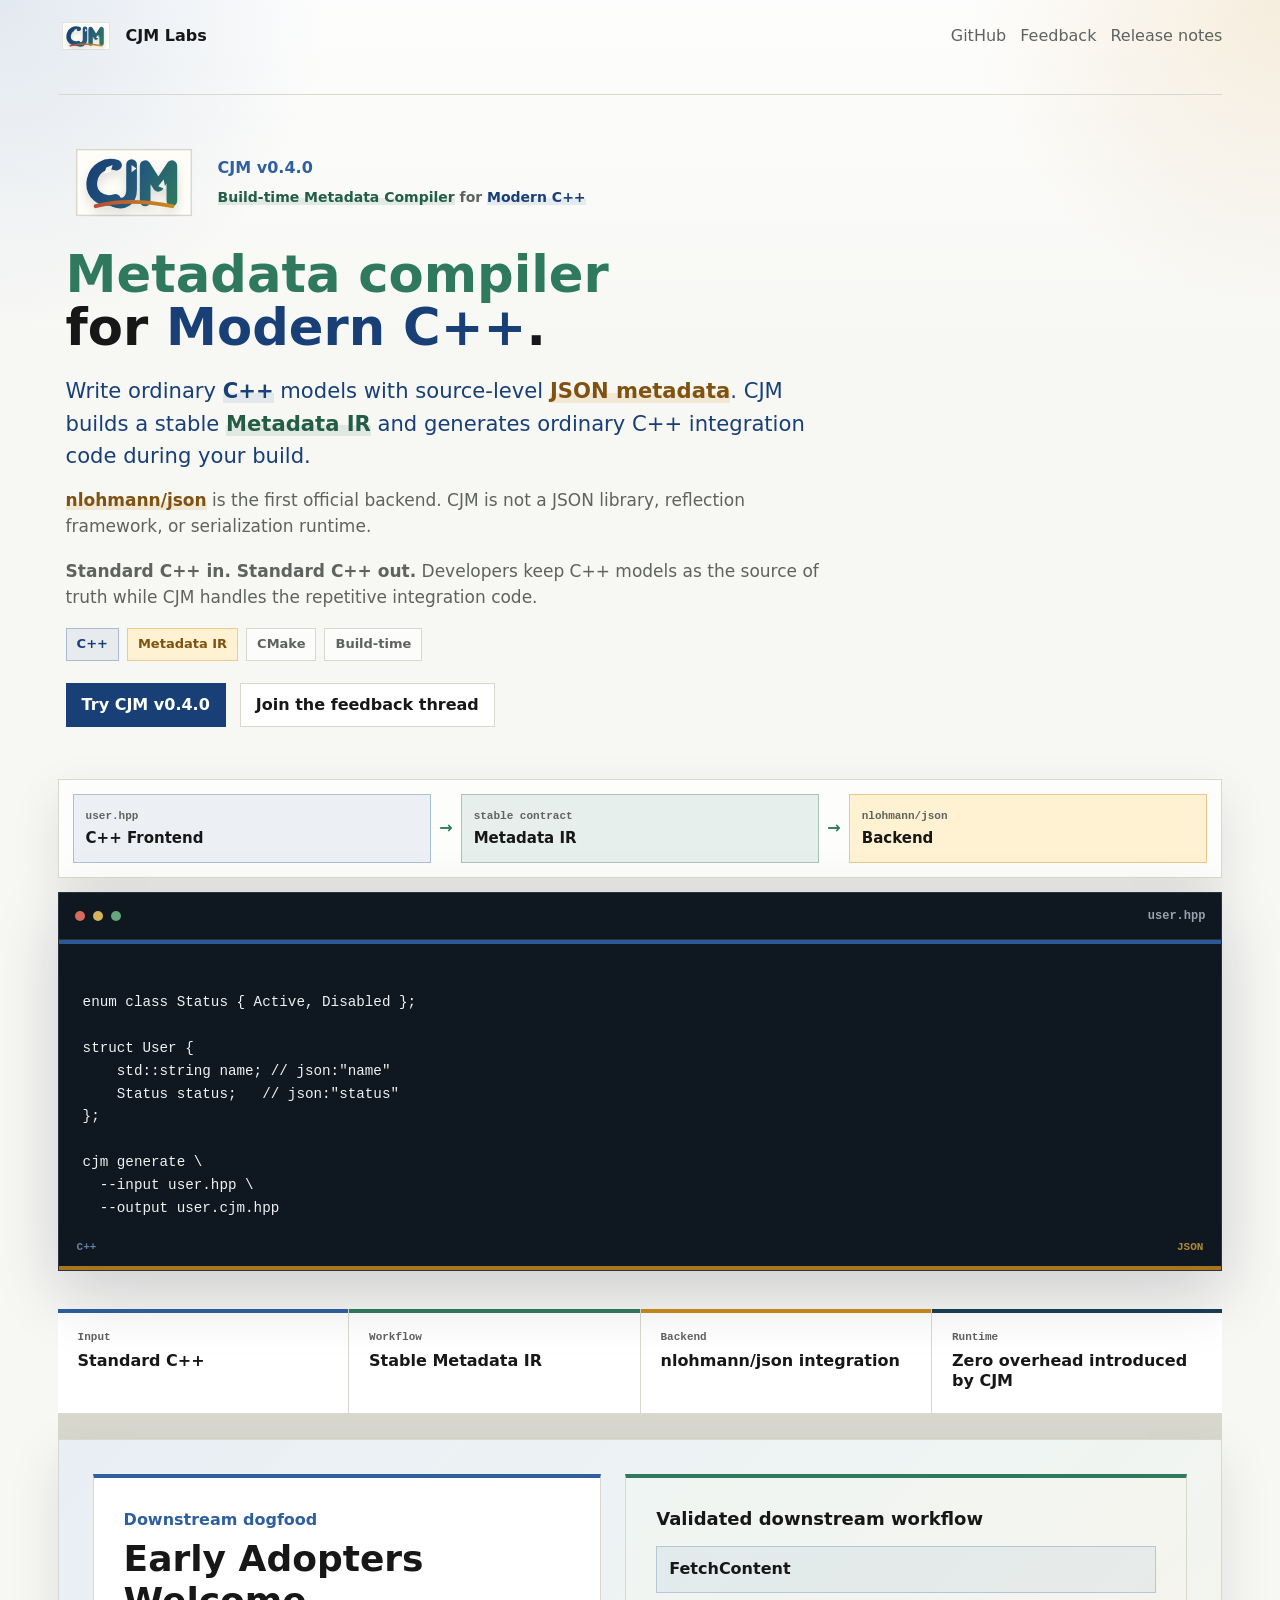
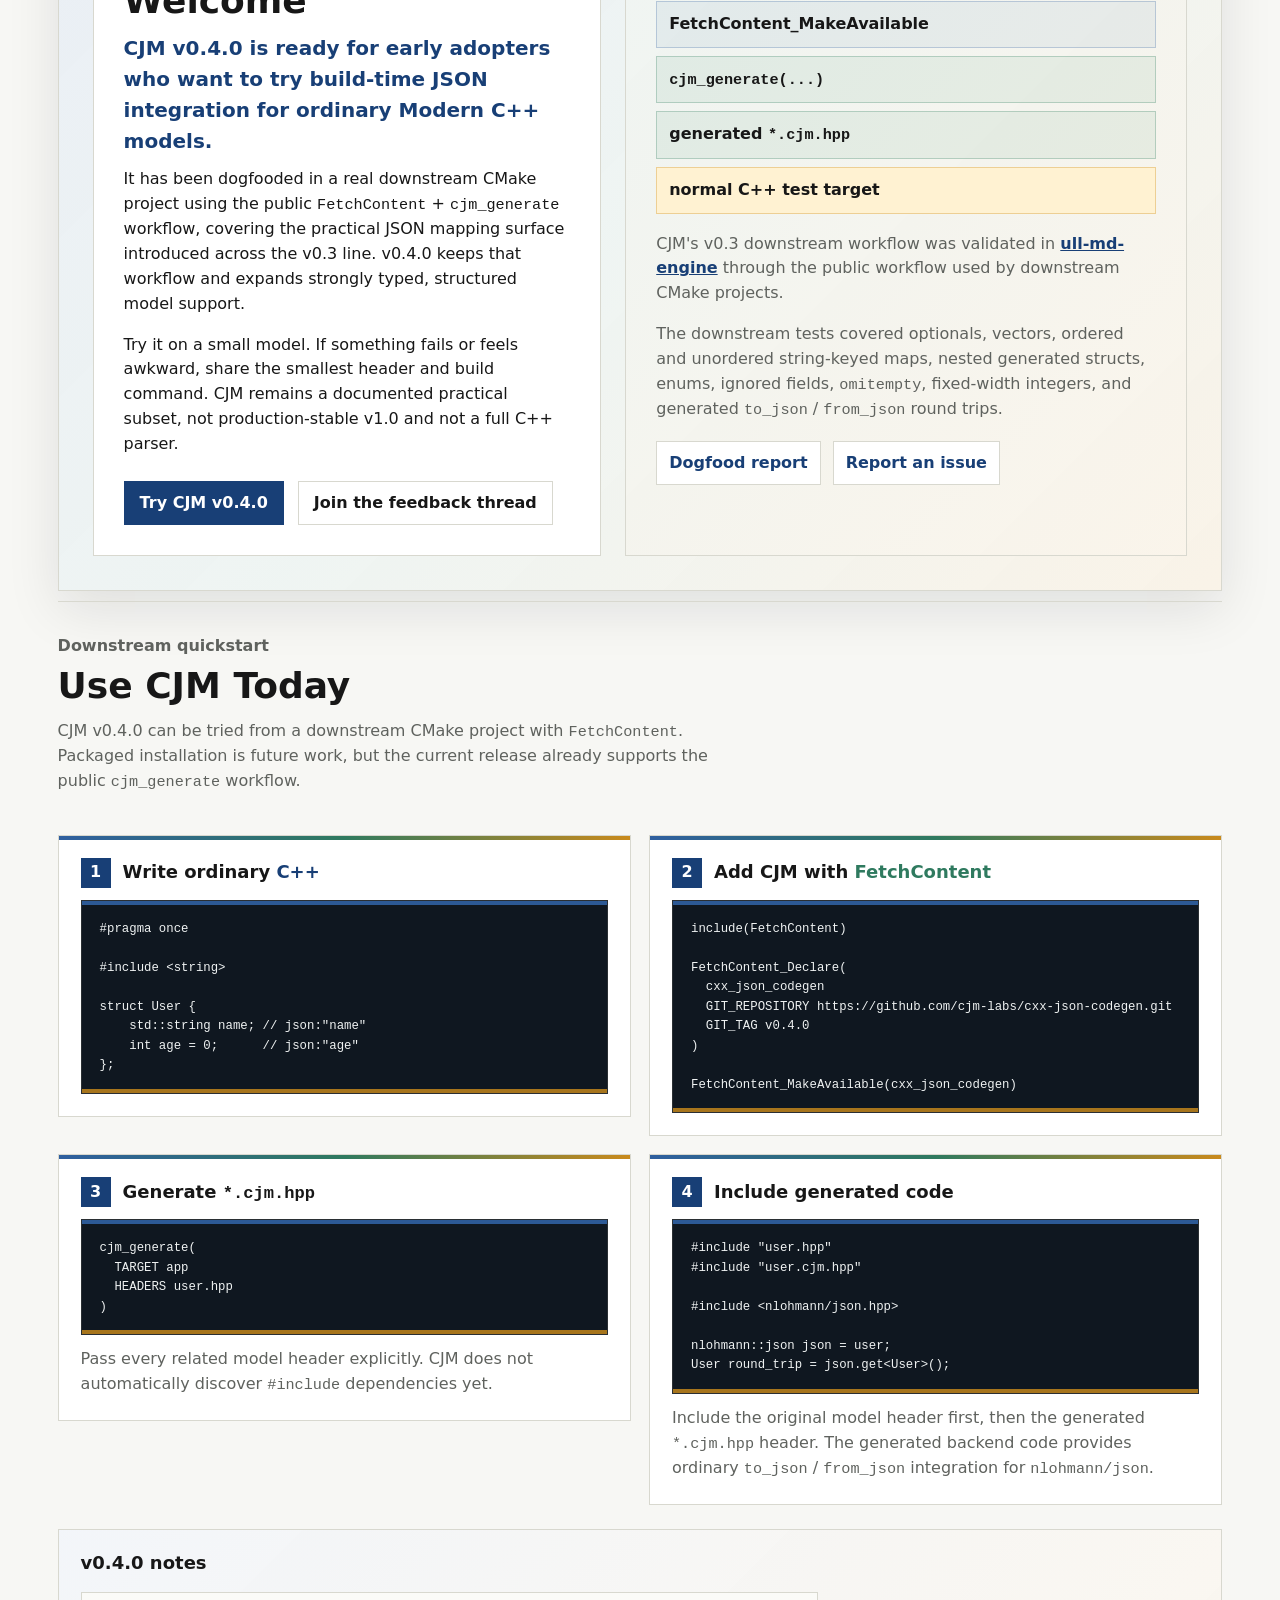
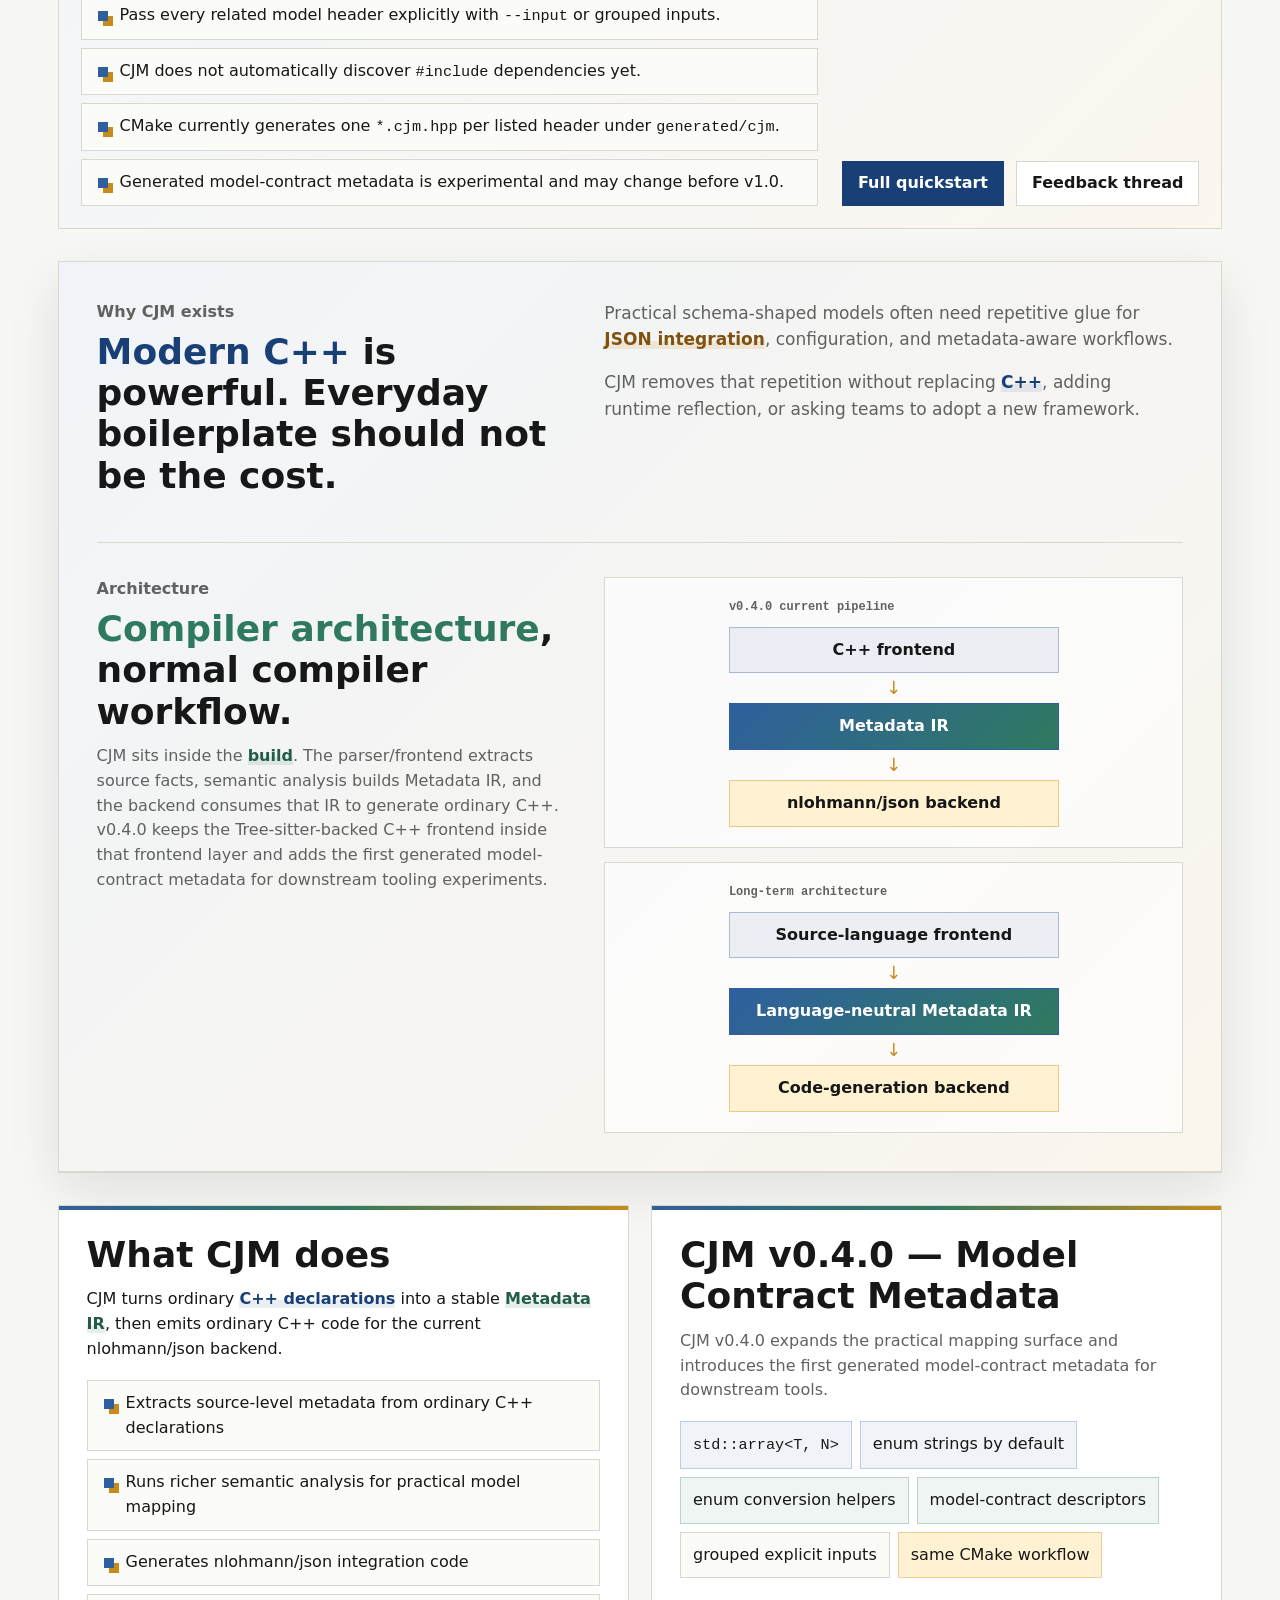
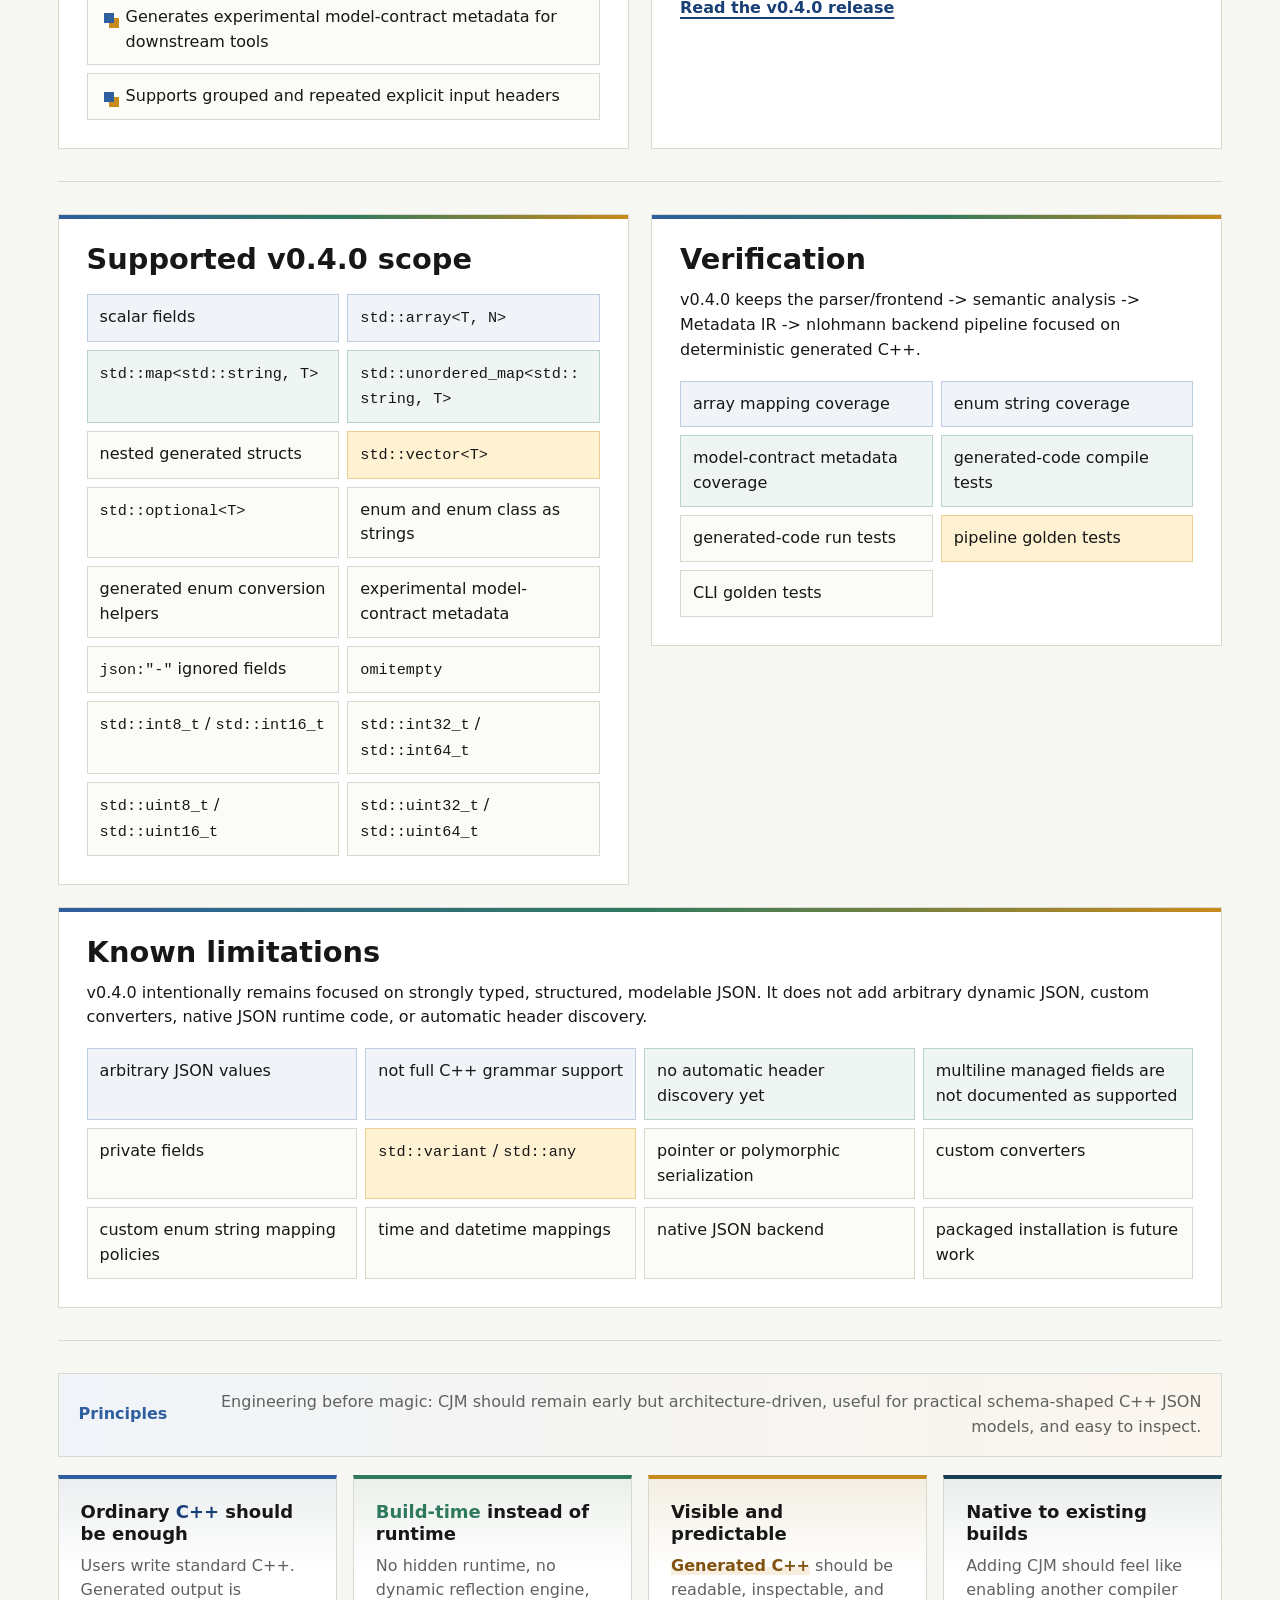
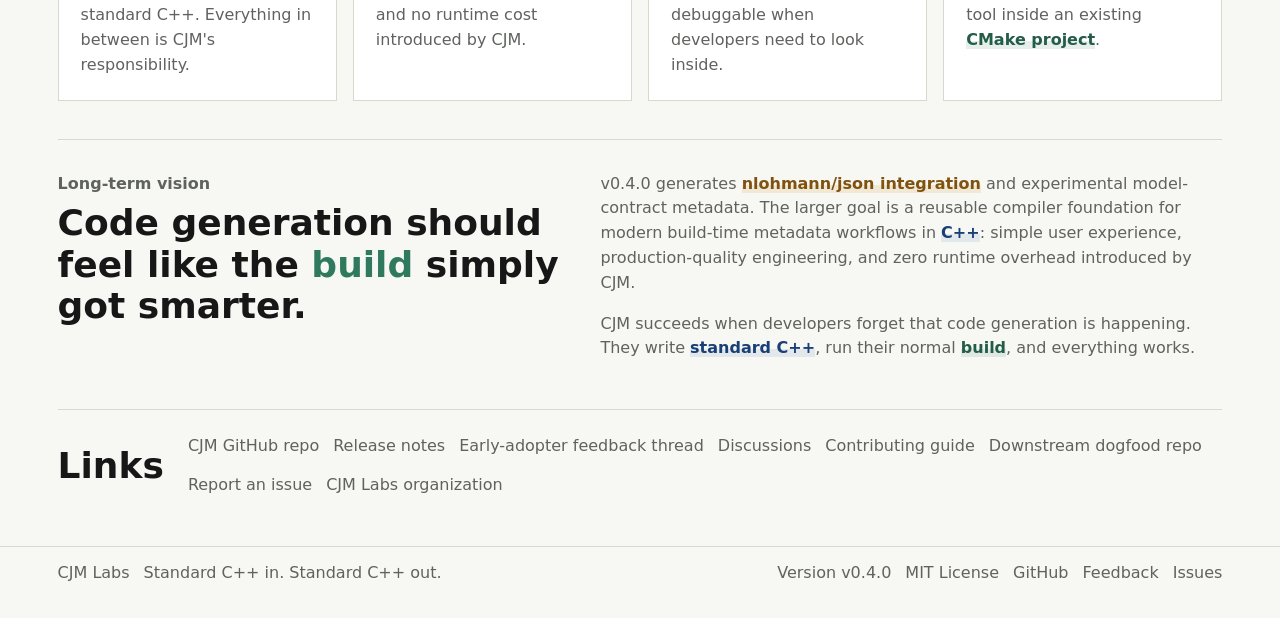
==== commit f3be17ab: "update site for v0.4.0" ====
--- a/index.html
+++ b/index.html
@@ -3,19 +3,20 @@
 <head>
   <meta charset="utf-8">
   <meta name="viewport" content="width=device-width, initial-scale=1">
-  <title>CJM — Build-time Metadata Compiler for Modern C++</title>
-  <meta name="description" content="CJM generates ordinary C++ JSON integration code from source-level metadata at build time. v0.3.6 makes the Tree-sitter C++ frontend the default parser path.">
+  <title>CJM v0.4.0 — Build-time Metadata Compiler for Modern C++</title>
+  <meta name="description" content="CJM v0.4.0 generates ordinary C++ JSON integration code at build time, adding std::array support, enum string mapping, and experimental model-contract metadata.">
+  <meta name="keywords" content="CJM, Modern C++, C++ code generation, build-time metadata compiler, nlohmann json, Metadata IR, CMake, std::array, enum string mapping">
   <meta name="robots" content="index, follow">
   <link rel="canonical" href="https://cjm-labs.org/">
   <meta property="og:type" content="website">
   <meta property="og:site_name" content="CJM Labs">
-  <meta property="og:title" content="CJM — Build-time Metadata Compiler for Modern C++">
-  <meta property="og:description" content="CJM v0.3.6 keeps the public CMake workflow stable while moving the C++ frontend to a Tree-sitter-backed parser path.">
+  <meta property="og:title" content="CJM v0.4.0 — Build-time Metadata Compiler for Modern C++">
+  <meta property="og:description" content="CJM v0.4.0 adds std::array support, enum string mapping, and generated model-contract metadata while preserving the public CMake workflow.">
   <meta property="og:url" content="https://cjm-labs.org/">
   <meta property="og:image" content="https://cjm-labs.org/assets/cjm-logo.svg">
   <meta name="twitter:card" content="summary">
-  <meta name="twitter:title" content="CJM — Build-time Metadata Compiler for Modern C++">
-  <meta name="twitter:description" content="CJM v0.3.6 keeps the public CMake workflow stable while moving the C++ frontend to a Tree-sitter-backed parser path.">
+  <meta name="twitter:title" content="CJM v0.4.0 — Build-time Metadata Compiler for Modern C++">
+  <meta name="twitter:description" content="CJM v0.4.0 adds std::array support, enum string mapping, and generated model-contract metadata while preserving the public CMake workflow.">
   <meta name="twitter:image" content="https://cjm-labs.org/assets/cjm-logo.svg">
   <link rel="icon" href="/assets/cjm-logo.svg" type="image/svg+xml">
   <link rel="stylesheet" href="styles.css">
@@ -25,15 +26,16 @@
       "@type": "SoftwareSourceCode",
       "name": "CJM",
       "alternateName": "Modern C++ metadata compiler",
-      "description": "CJM generates ordinary C++ JSON integration code from source-level metadata at build time. v0.3.6 makes the Tree-sitter C++ frontend the default parser path while preserving the public CMake workflow.",
+      "description": "CJM v0.4.0 generates ordinary C++ JSON integration code at build time, adding std::array support, enum string mapping, and experimental model-contract metadata while preserving the public CMake workflow.",
       "url": "https://cjm-labs.org/",
+      "releaseNotes": "https://github.com/cjm-labs/cxx-json-codegen/releases/tag/v0.4.0",
       "sameAs": [
         "https://github.com/cjm-labs"
       ],
       "codeRepository": "https://github.com/cjm-labs/cxx-json-codegen",
       "programmingLanguage": "C++",
       "runtimePlatform": "CMake",
-      "softwareVersion": "v0.3.6",
+      "softwareVersion": "v0.4.0",
       "license": "https://opensource.org/license/mit/",
       "creator": {
         "@type": "Organization",
@@ -55,7 +57,7 @@
     <nav>
       <a href="https://github.com/cjm-labs/cxx-json-codegen">GitHub</a>
       <a href="https://github.com/cjm-labs/cxx-json-codegen/discussions/129">Feedback</a>
-      <a href="https://github.com/cjm-labs/cxx-json-codegen/releases/tag/v0.3.6">Release notes</a>
+      <a href="https://github.com/cjm-labs/cxx-json-codegen/releases/tag/v0.4.0">Release notes</a>
     </nav>
   </header>
 
@@ -65,7 +67,7 @@
         <div class="product-lockup">
           <img class="logo-mark logo-mark-large" src="assets/cjm-logo.svg" width="136" height="87" alt="" aria-hidden="true">
           <div>
-            <p class="eyebrow">CJM v0.3.6</p>
+            <p class="eyebrow">CJM v0.4.0</p>
             <p class="product-line"><span class="term-build">Build-time Metadata Compiler</span> for <span class="term-cpp">Modern C++</span></p>
           </div>
         </div>
@@ -86,7 +88,7 @@
           <span>Build-time</span>
         </div>
         <div class="actions">
-          <a class="button primary" href="https://github.com/cjm-labs/cxx-json-codegen#quickstart">Try CJM v0.3.6</a>
+          <a class="button primary" href="https://github.com/cjm-labs/cxx-json-codegen#quickstart">Try CJM v0.4.0</a>
           <a class="button" href="https://github.com/cjm-labs/cxx-json-codegen/discussions/129">Join the feedback thread</a>
         </div>
       </div>
@@ -116,9 +118,11 @@
             <span></span>
             <strong>user.hpp</strong>
           </div>
-          <pre><code>struct User {
+          <pre><code>enum class Status { Active, Disabled };
+
+struct User {
     std::string name; // json:"name"
-    int age = 0;      // json:"age"
+    Status status;   // json:"status"
 };
 
 cjm generate \
@@ -152,13 +156,14 @@
         <p class="eyebrow">Downstream dogfood</p>
         <h2 id="early-adopters-title">Early Adopters Welcome</h2>
         <p class="lede-lite">
-          CJM v0.3.6 is ready for early adopters who want to try build-time JSON
+          CJM v0.4.0 is ready for early adopters who want to try build-time JSON
           integration for ordinary Modern C++ models.
         </p>
         <p>
           It has been dogfooded in a real downstream CMake project using the public
           <code>FetchContent</code> + <code>cjm_generate</code> workflow, covering the
-          practical JSON mapping surface introduced across the v0.3 line.
+          practical JSON mapping surface introduced across the v0.3 line. v0.4.0 keeps
+          that workflow and expands strongly typed, structured model support.
         </p>
         <p>
           Try it on a small model. If something fails or feels awkward, share the
@@ -166,7 +171,7 @@
           not production-stable v1.0 and not a full C++ parser.
         </p>
         <div class="actions">
-          <a class="button primary" href="https://github.com/cjm-labs/cxx-json-codegen#quickstart">Try CJM v0.3.6</a>
+          <a class="button primary" href="https://github.com/cjm-labs/cxx-json-codegen#quickstart">Try CJM v0.4.0</a>
           <a class="button" href="https://github.com/cjm-labs/cxx-json-codegen/discussions/129">Join the feedback thread</a>
         </div>
       </div>
@@ -203,7 +208,7 @@
         <p class="eyebrow">Downstream quickstart</p>
         <h2 id="use-cjm-title">Use CJM Today</h2>
         <p>
-          CJM v0.3.6 can be tried from a downstream CMake project with
+          CJM v0.4.0 can be tried from a downstream CMake project with
           <code>FetchContent</code>. Packaged installation is future work, but the
           current release already supports the public <code>cjm_generate</code> workflow.
         </p>
@@ -231,7 +236,7 @@
 FetchContent_Declare(
   cxx_json_codegen
   GIT_REPOSITORY https://github.com/cjm-labs/cxx-json-codegen.git
-  GIT_TAG v0.3.6
+  GIT_TAG v0.4.0
 )
 
 FetchContent_MakeAvailable(cxx_json_codegen)</code></pre>
@@ -270,12 +275,12 @@
 
       <div class="use-notes">
         <div>
-          <h3>v0.3.6 notes</h3>
+          <h3>v0.4.0 notes</h3>
           <ul class="feature-list compact-list">
-            <li>Pass every related model header explicitly with <code>--input</code>.</li>
+            <li>Pass every related model header explicitly with <code>--input</code> or grouped inputs.</li>
             <li>CJM does not automatically discover <code>#include</code> dependencies yet.</li>
-            <li>A file-list or manifest-based input workflow is planned for a future adoption milestone.</li>
-            <li>The default Tree-sitter frontend is intentionally strict and still accepts only CJM's documented practical subset.</li>
+            <li>CMake currently generates one <code>*.cjm.hpp</code> per listed header under <code>generated/cjm</code>.</li>
+            <li>Generated model-contract metadata is experimental and may change before v1.0.</li>
           </ul>
         </div>
         <div class="use-links">
@@ -310,13 +315,14 @@
           <p>
             CJM sits inside the <span class="term-build">build</span>. The parser/frontend extracts source facts,
             semantic analysis builds Metadata IR, and the backend consumes that IR to generate ordinary C++.
-            v0.3.6 uses a Tree-sitter-backed C++ frontend by default while keeping those implementation details inside the frontend layer.
+            v0.4.0 keeps the Tree-sitter-backed C++ frontend inside that frontend layer and adds the first
+            generated model-contract metadata for downstream tooling experiments.
           </p>
         </div>
 
         <div class="architecture-flows">
           <div class="flow" aria-label="Current CJM build-time architecture">
-            <p class="flow-caption">v0.3.6 current pipeline</p>
+            <p class="flow-caption">v0.4.0 current pipeline</p>
             <div class="flow-step cpp">C++ frontend</div>
             <div class="flow-arrow">&darr;</div>
             <div class="flow-step strong">Metadata IR</div>
@@ -343,36 +349,40 @@
           <li>Extracts source-level metadata from ordinary C++ declarations</li>
           <li>Runs richer semantic analysis for practical model mapping</li>
           <li>Generates nlohmann/json integration code</li>
-          <li>Supports repeated explicit input headers</li>
+          <li>Generates experimental model-contract metadata for downstream tools</li>
+          <li>Supports grouped and repeated explicit input headers</li>
         </ul>
       </div>
 
       <div class="panel release">
-        <h2>CJM v0.3.6 — Tree-sitter Frontend Default</h2>
-        <p>CJM v0.3.6 promotes the Tree-sitter-backed C++ frontend to the default parser path while preserving the v0.3 public CLI, CMake workflow, Metadata IR, and generated JSON behavior.</p>
+        <h2>CJM v0.4.0 — Model Contract Metadata</h2>
+        <p>CJM v0.4.0 expands the practical mapping surface and introduces the first generated model-contract metadata for downstream tools.</p>
         <div class="facts">
-          <span>Tree-sitter C++ frontend by default</span>
-          <span>same public workflow</span>
-          <span>same Metadata IR boundary</span>
-          <span>strict practical subset</span>
-          <span>parser parity coverage</span>
-          <span>21/21 tests passed</span>
-        </div>
-        <a class="text-link" href="https://github.com/cjm-labs/cxx-json-codegen/releases/tag/v0.3.6">Read the v0.3.6 release</a>
+          <span><code>std::array&lt;T, N&gt;</code></span>
+          <span>enum strings by default</span>
+          <span>enum conversion helpers</span>
+          <span>model-contract descriptors</span>
+          <span>grouped explicit inputs</span>
+          <span>same CMake workflow</span>
+        </div>
+        <a class="text-link" href="https://github.com/cjm-labs/cxx-json-codegen/releases/tag/v0.4.0">Read the v0.4.0 release</a>
       </div>
     </section>
 
     <section class="release-details">
       <div class="panel">
-        <h2>Supported v0.3.6 scope</h2>
+        <h2>Supported v0.4.0 scope</h2>
         <div class="facts">
           <span>scalar fields</span>
+          <span><code>std::array&lt;T, N&gt;</code></span>
           <span><code>std::map&lt;std::string, T&gt;</code></span>
           <span><code>std::unordered_map&lt;std::string, T&gt;</code></span>
           <span>nested generated structs</span>
           <span><code>std::vector&lt;T&gt;</code></span>
           <span><code>std::optional&lt;T&gt;</code></span>
-          <span>enums</span>
+          <span>enum and enum class as strings</span>
+          <span>generated enum conversion helpers</span>
+          <span>experimental model-contract metadata</span>
           <span><code>json:"-"</code> ignored fields</span>
           <span><code>omitempty</code></span>
           <span><code>std::int8_t</code> / <code>std::int16_t</code></span>
@@ -384,22 +394,23 @@
 
       <div class="panel">
         <h2>Verification</h2>
-        <p>v0.3.6 verifies the Tree-sitter frontend -> semantic analysis -> Metadata IR -> nlohmann backend pipeline while keeping generated output compatible with existing golden tests.</p>
+        <p>v0.4.0 keeps the parser/frontend -> semantic analysis -> Metadata IR -> nlohmann backend pipeline focused on deterministic generated C++.</p>
         <div class="facts">
-          <span>Tree-sitter adapter tests</span>
-          <span>Tree-sitter smoke tests</span>
+          <span>array mapping coverage</span>
+          <span>enum string coverage</span>
+          <span>model-contract metadata coverage</span>
           <span>generated-code compile tests</span>
           <span>generated-code run tests</span>
           <span>pipeline golden tests</span>
           <span>CLI golden tests</span>
-          <span>21/21 tests passed</span>
         </div>
       </div>
 
       <div class="panel">
         <h2>Known limitations</h2>
-        <p>v0.3.6 intentionally remains a practical subset. Tree-sitter can parse far more C++ than CJM supports semantically, so CJM fails closed for unsupported managed declarations.</p>
+        <p>v0.4.0 intentionally remains focused on strongly typed, structured, modelable JSON. It does not add arbitrary dynamic JSON, custom converters, native JSON runtime code, or automatic header discovery.</p>
         <div class="facts">
+          <span>arbitrary JSON values</span>
           <span>not full C++ grammar support</span>
           <span>no automatic header discovery yet</span>
           <span>multiline managed fields are not documented as supported</span>
@@ -407,7 +418,8 @@
           <span><code>std::variant</code> / <code>std::any</code></span>
           <span>pointer or polymorphic serialization</span>
           <span>custom converters</span>
-          <span>enum string mapping policies</span>
+          <span>custom enum string mapping policies</span>
+          <span>time and datetime mappings</span>
           <span>native JSON backend</span>
           <span>packaged installation is future work</span>
         </div>
@@ -449,7 +461,8 @@
       </div>
       <div>
         <p>
-          v0.3.6 generates <span class="term-json">nlohmann/json integration</span>. The larger goal is
+          v0.4.0 generates <span class="term-json">nlohmann/json integration</span> and experimental
+          model-contract metadata. The larger goal is
           a reusable compiler foundation for modern build-time metadata workflows in <span class="term-cpp">C++</span>:
           simple user experience, production-quality engineering, and zero
           runtime overhead introduced by CJM.
@@ -465,7 +478,7 @@
       <h2>Links</h2>
       <div class="links-list">
         <a href="https://github.com/cjm-labs/cxx-json-codegen">CJM GitHub repo</a>
-        <a href="https://github.com/cjm-labs/cxx-json-codegen/releases/tag/v0.3.6">Release notes</a>
+        <a href="https://github.com/cjm-labs/cxx-json-codegen/releases/tag/v0.4.0">Release notes</a>
         <a href="https://github.com/cjm-labs/cxx-json-codegen/discussions/129">Early-adopter feedback thread</a>
         <a href="https://github.com/cjm-labs/cxx-json-codegen/discussions">Discussions</a>
         <a href="https://github.com/cjm-labs/cxx-json-codegen/blob/main/CONTRIBUTING.md">Contributing guide</a>
@@ -482,7 +495,7 @@
       <span>Standard C++ in. Standard C++ out.</span>
     </div>
     <div class="footer-links">
-      <span>Version v0.3.6</span>
+      <span>Version v0.4.0</span>
       <a href="https://github.com/cjm-labs/cxx-json-codegen/blob/main/LICENSE">MIT License</a>
       <a href="https://github.com/cjm-labs/cxx-json-codegen">GitHub</a>
       <a href="https://github.com/cjm-labs/cxx-json-codegen/discussions/129">Feedback</a>
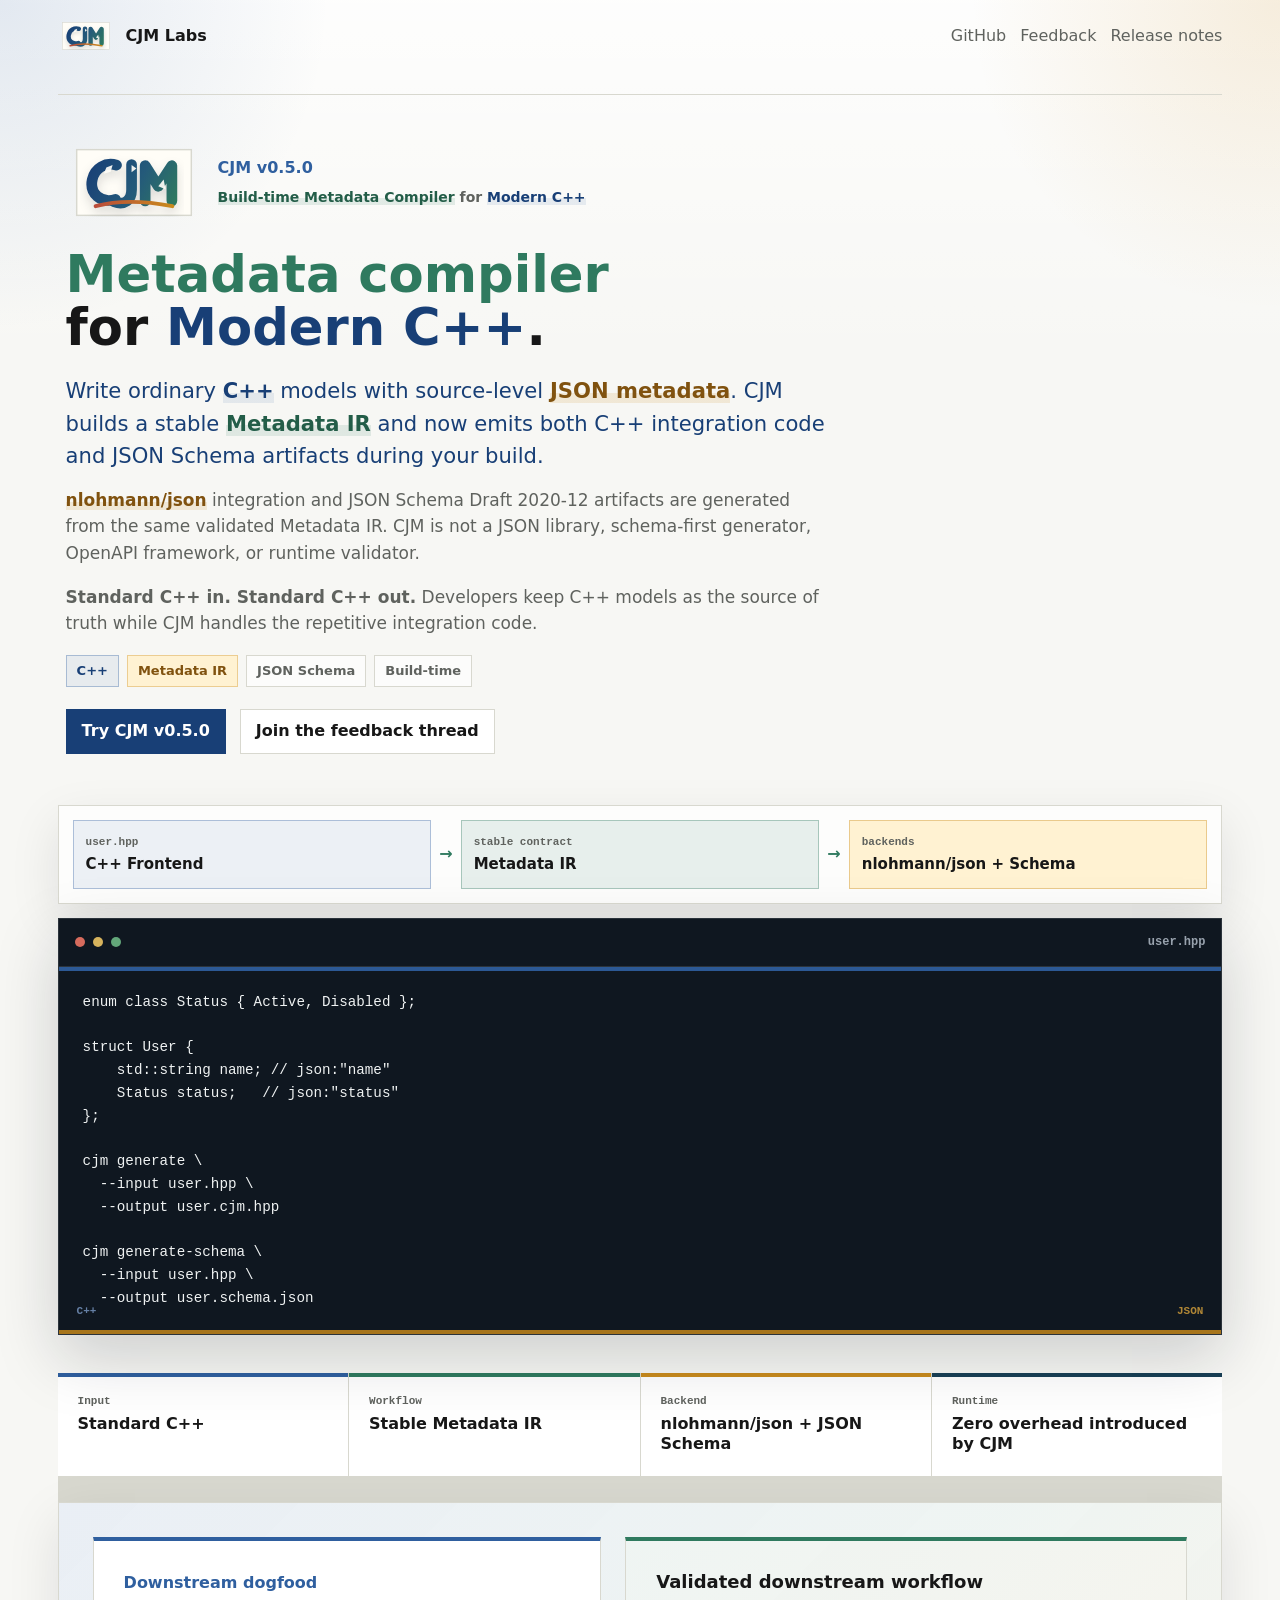
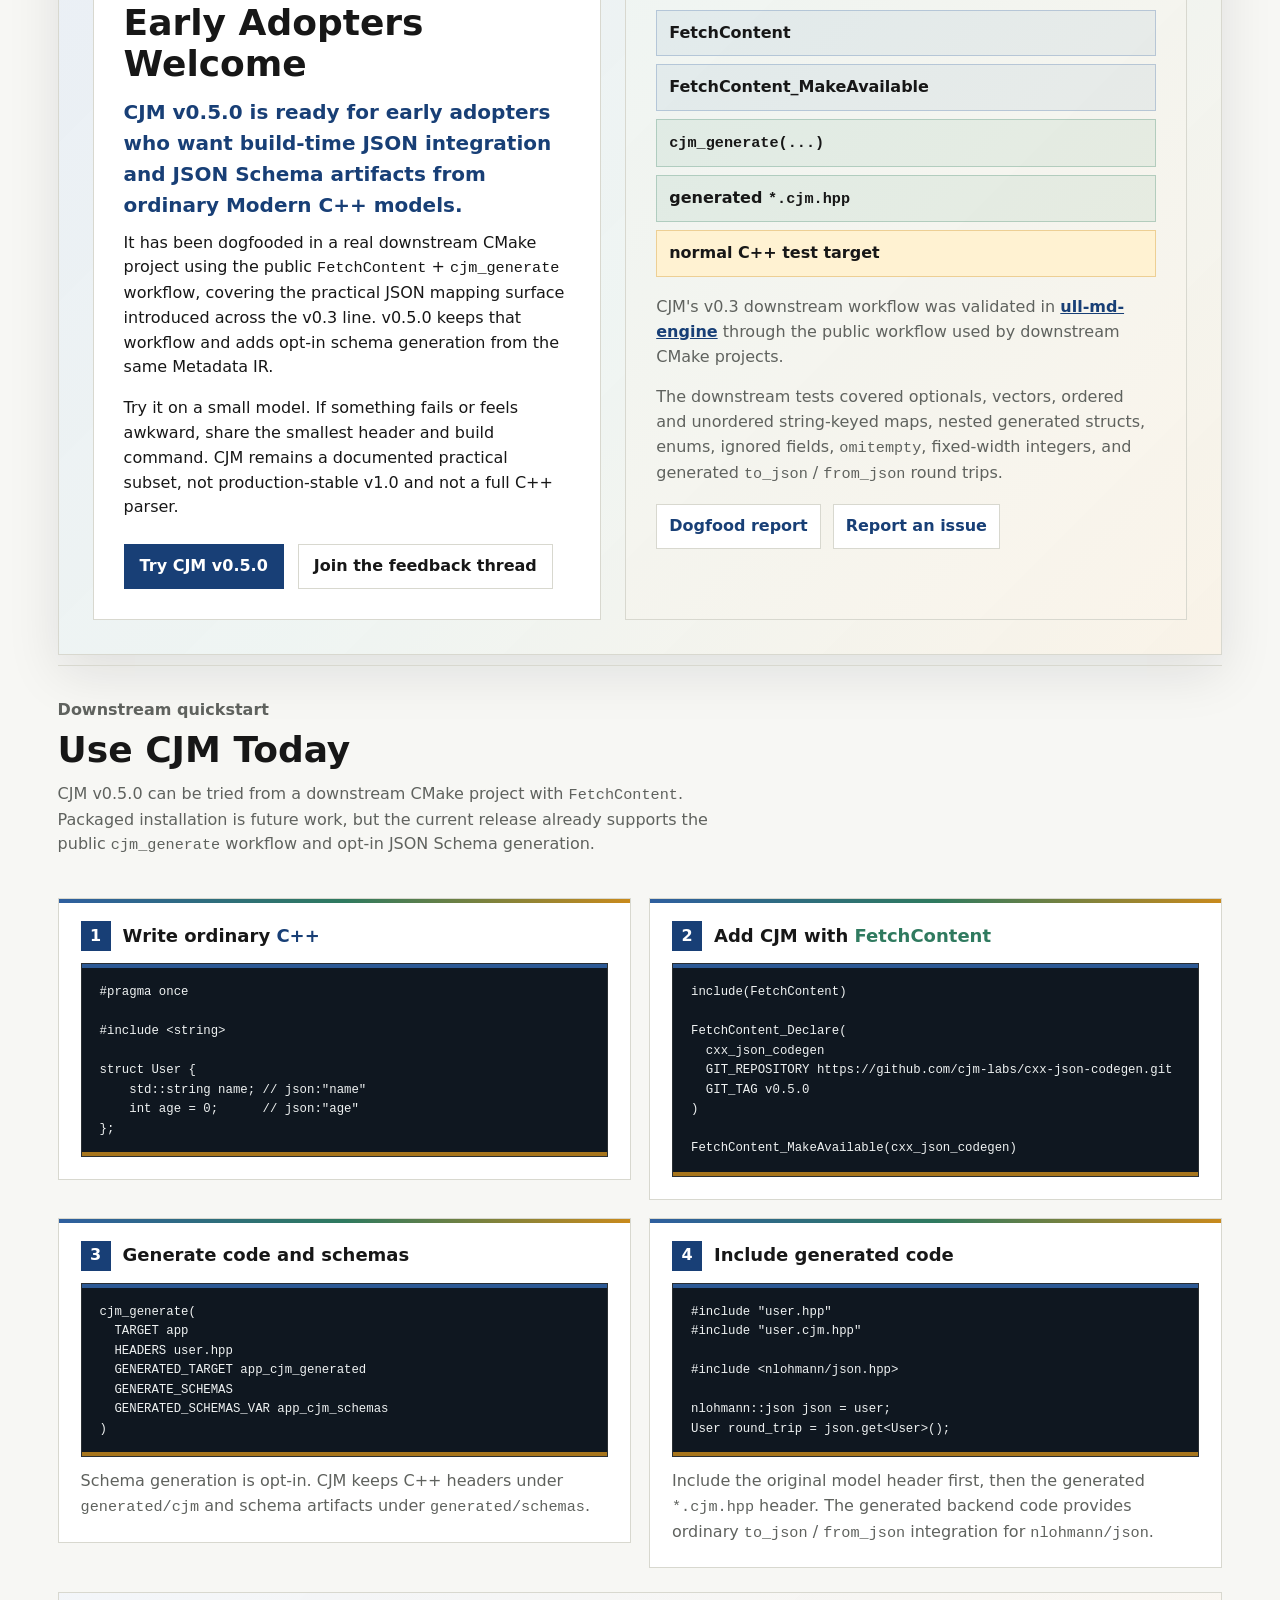
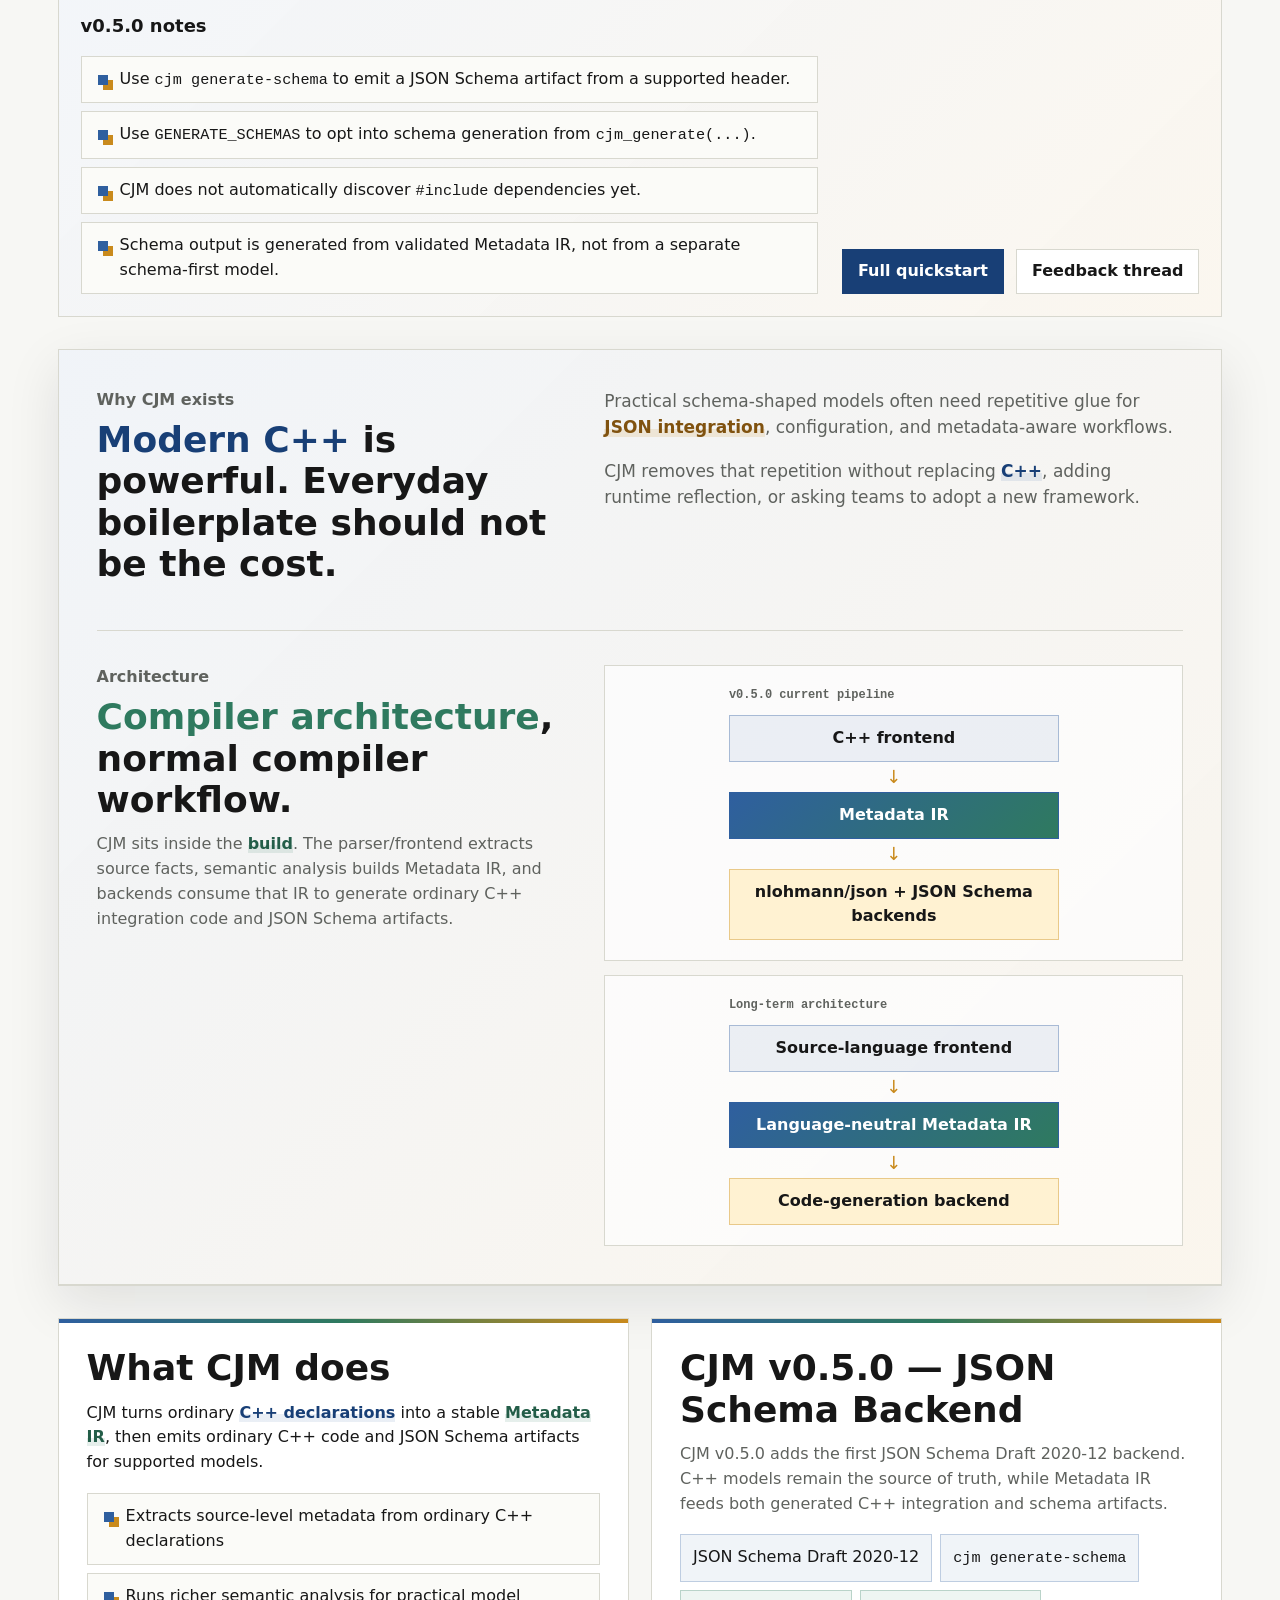
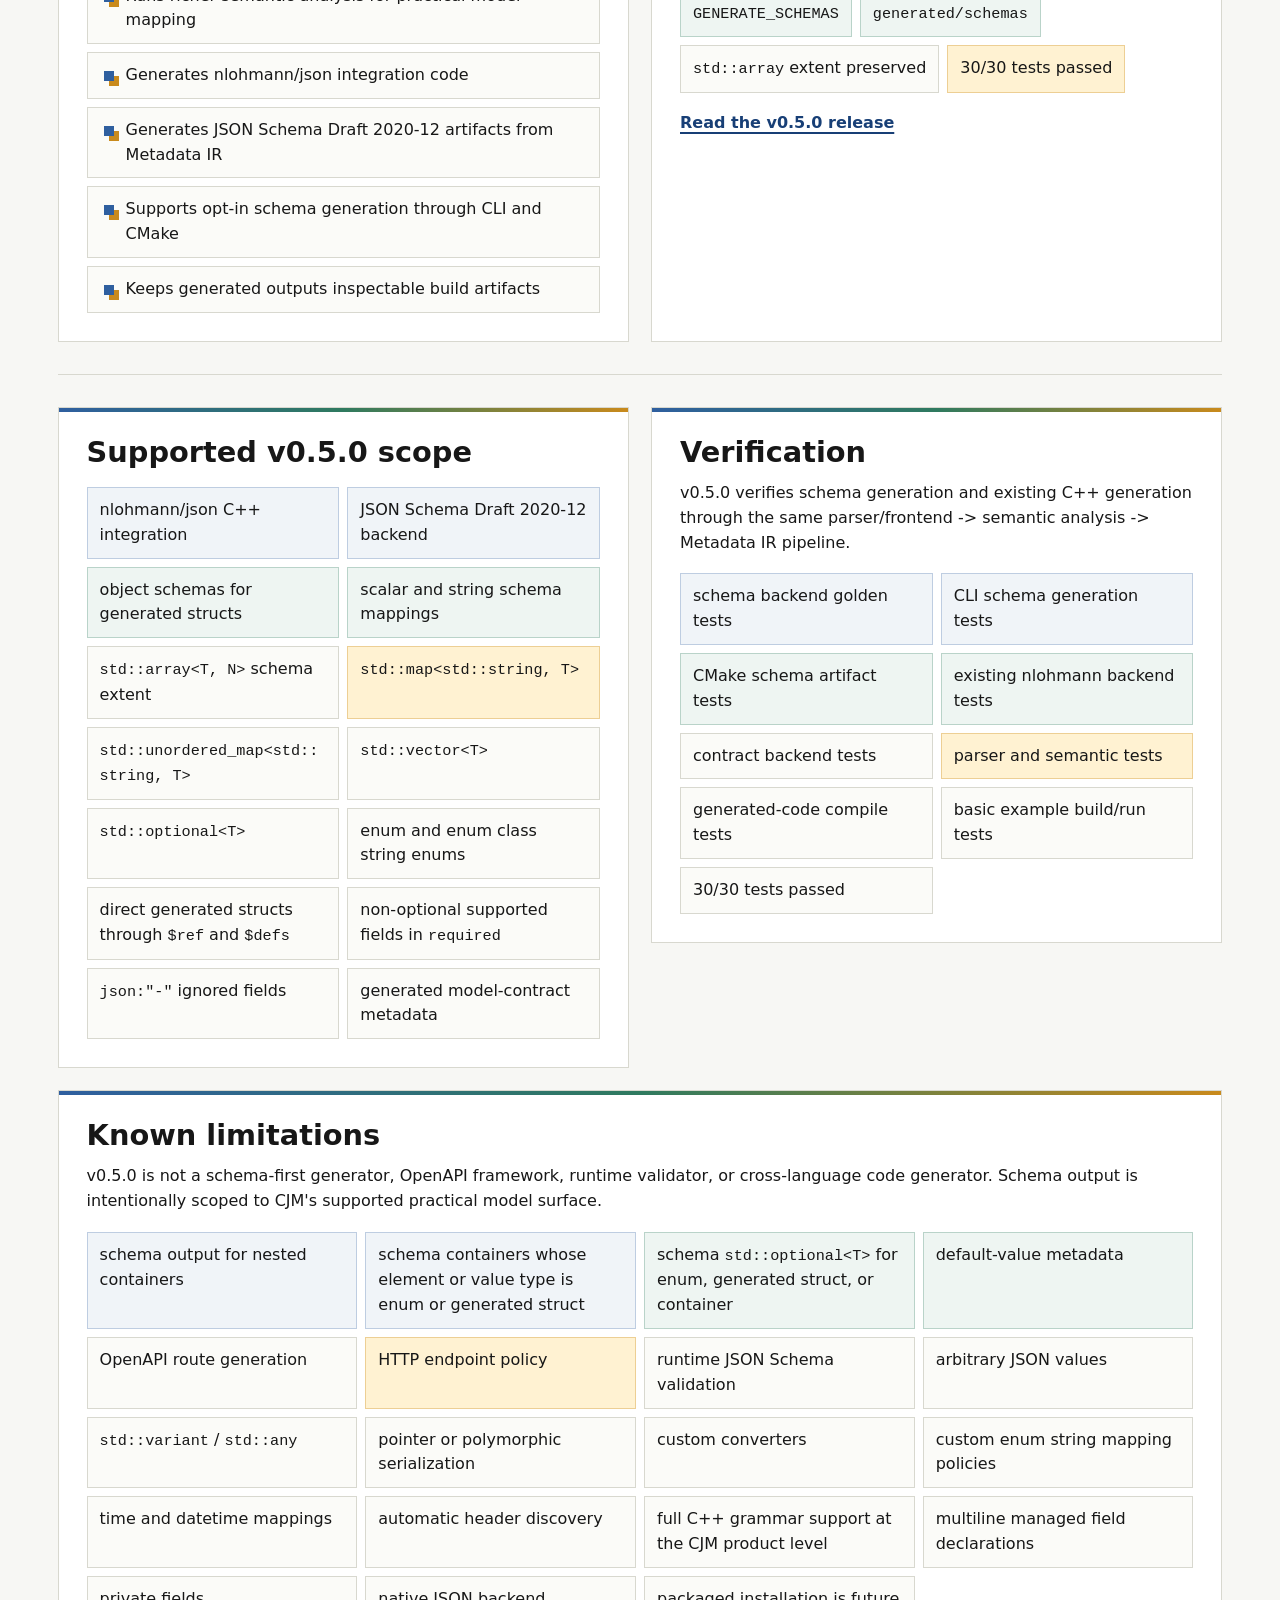
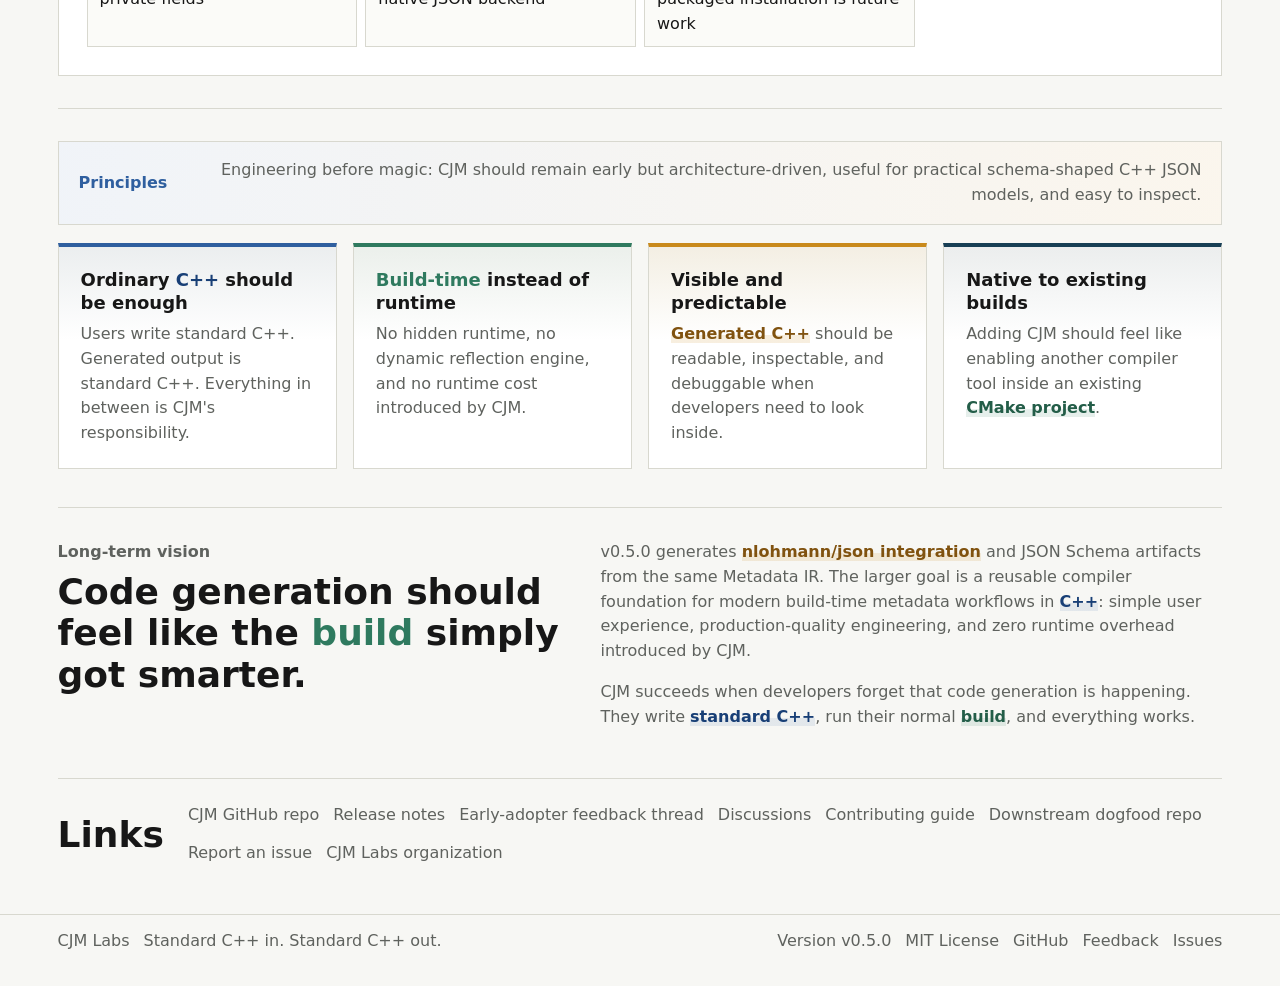
==== commit 0ac2dd62: "docs(site): update homepage for CJM v0.5.0" ====
--- a/index.html
+++ b/index.html
@@ -3,20 +3,20 @@
 <head>
   <meta charset="utf-8">
   <meta name="viewport" content="width=device-width, initial-scale=1">
-  <title>CJM v0.4.0 — Build-time Metadata Compiler for Modern C++</title>
-  <meta name="description" content="CJM v0.4.0 generates ordinary C++ JSON integration code at build time, adding std::array support, enum string mapping, and experimental model-contract metadata.">
-  <meta name="keywords" content="CJM, Modern C++, C++ code generation, build-time metadata compiler, nlohmann json, Metadata IR, CMake, std::array, enum string mapping">
+  <title>CJM v0.5.0 — Build-time C++ Metadata Compiler + JSON Schema</title>
+  <meta name="description" content="CJM v0.5.0 adds JSON Schema Draft 2020-12 generation from Metadata IR, alongside build-time nlohmann/json C++ integration for Modern C++.">
+  <meta name="keywords" content="CJM, Modern C++, C++ code generation, build-time metadata compiler, JSON Schema Draft 2020-12, nlohmann json, Metadata IR, CMake, cjm generate-schema, schema backend">
   <meta name="robots" content="index, follow">
   <link rel="canonical" href="https://cjm-labs.org/">
   <meta property="og:type" content="website">
   <meta property="og:site_name" content="CJM Labs">
-  <meta property="og:title" content="CJM v0.4.0 — Build-time Metadata Compiler for Modern C++">
-  <meta property="og:description" content="CJM v0.4.0 adds std::array support, enum string mapping, and generated model-contract metadata while preserving the public CMake workflow.">
+  <meta property="og:title" content="CJM v0.5.0 — Build-time C++ Metadata Compiler + JSON Schema">
+  <meta property="og:description" content="CJM v0.5.0 adds a JSON Schema Draft 2020-12 backend while preserving nlohmann/json C++ integration and the public CMake workflow.">
   <meta property="og:url" content="https://cjm-labs.org/">
   <meta property="og:image" content="https://cjm-labs.org/assets/cjm-logo.svg">
   <meta name="twitter:card" content="summary">
-  <meta name="twitter:title" content="CJM v0.4.0 — Build-time Metadata Compiler for Modern C++">
-  <meta name="twitter:description" content="CJM v0.4.0 adds std::array support, enum string mapping, and generated model-contract metadata while preserving the public CMake workflow.">
+  <meta name="twitter:title" content="CJM v0.5.0 — Build-time C++ Metadata Compiler + JSON Schema">
+  <meta name="twitter:description" content="CJM v0.5.0 adds a JSON Schema Draft 2020-12 backend while preserving nlohmann/json C++ integration and the public CMake workflow.">
   <meta name="twitter:image" content="https://cjm-labs.org/assets/cjm-logo.svg">
   <link rel="icon" href="/assets/cjm-logo.svg" type="image/svg+xml">
   <link rel="stylesheet" href="styles.css">
@@ -26,16 +26,17 @@
       "@type": "SoftwareSourceCode",
       "name": "CJM",
       "alternateName": "Modern C++ metadata compiler",
-      "description": "CJM v0.4.0 generates ordinary C++ JSON integration code at build time, adding std::array support, enum string mapping, and experimental model-contract metadata while preserving the public CMake workflow.",
+      "description": "CJM v0.5.0 adds JSON Schema Draft 2020-12 generation from Metadata IR, alongside build-time nlohmann/json C++ integration for ordinary Modern C++ models.",
       "url": "https://cjm-labs.org/",
-      "releaseNotes": "https://github.com/cjm-labs/cxx-json-codegen/releases/tag/v0.4.0",
+      "releaseNotes": "https://github.com/cjm-labs/cxx-json-codegen/releases/tag/v0.5.0",
+      "keywords": "Modern C++, build-time code generation, metadata compiler, JSON Schema, nlohmann/json, CMake, Metadata IR",
       "sameAs": [
         "https://github.com/cjm-labs"
       ],
       "codeRepository": "https://github.com/cjm-labs/cxx-json-codegen",
       "programmingLanguage": "C++",
       "runtimePlatform": "CMake",
-      "softwareVersion": "v0.4.0",
+      "softwareVersion": "v0.5.0",
       "license": "https://opensource.org/license/mit/",
       "creator": {
         "@type": "Organization",
@@ -57,7 +58,7 @@
     <nav>
       <a href="https://github.com/cjm-labs/cxx-json-codegen">GitHub</a>
       <a href="https://github.com/cjm-labs/cxx-json-codegen/discussions/129">Feedback</a>
-      <a href="https://github.com/cjm-labs/cxx-json-codegen/releases/tag/v0.4.0">Release notes</a>
+      <a href="https://github.com/cjm-labs/cxx-json-codegen/releases/tag/v0.5.0">Release notes</a>
     </nav>
   </header>
 
@@ -67,15 +68,16 @@
         <div class="product-lockup">
           <img class="logo-mark logo-mark-large" src="assets/cjm-logo.svg" width="136" height="87" alt="" aria-hidden="true">
           <div>
-            <p class="eyebrow">CJM v0.4.0</p>
+            <p class="eyebrow">CJM v0.5.0</p>
             <p class="product-line"><span class="term-build">Build-time Metadata Compiler</span> for <span class="term-cpp">Modern C++</span></p>
           </div>
         </div>
         <h1><span class="term-build">Metadata compiler</span> for <span class="term-cpp">Modern C++</span>.</h1>
-        <p class="lede">Write ordinary <span class="term-cpp">C++</span> models with source-level <span class="term-json">JSON metadata</span>. CJM builds a stable <span class="term-build">Metadata IR</span> and generates ordinary C++ integration code during your build.</p>
+        <p class="lede">Write ordinary <span class="term-cpp">C++</span> models with source-level <span class="term-json">JSON metadata</span>. CJM builds a stable <span class="term-build">Metadata IR</span> and now emits both C++ integration code and JSON Schema artifacts during your build.</p>
         <p class="intro">
-          <span class="term-json">nlohmann/json</span> is the first official backend.
-          CJM is not a JSON library, reflection framework, or serialization runtime.
+          <span class="term-json">nlohmann/json</span> integration and JSON Schema Draft 2020-12 artifacts
+          are generated from the same validated Metadata IR.
+          CJM is not a JSON library, schema-first generator, OpenAPI framework, or runtime validator.
         </p>
         <p class="intro">
           <strong>Standard C++ in. Standard C++ out.</strong>
@@ -84,11 +86,11 @@
         <div class="signal-row" aria-label="CJM themes">
           <span>C++</span>
           <span>Metadata IR</span>
-          <span>CMake</span>
+          <span>JSON Schema</span>
           <span>Build-time</span>
         </div>
         <div class="actions">
-          <a class="button primary" href="https://github.com/cjm-labs/cxx-json-codegen#quickstart">Try CJM v0.4.0</a>
+          <a class="button primary" href="https://github.com/cjm-labs/cxx-json-codegen#quickstart">Try CJM v0.5.0</a>
           <a class="button" href="https://github.com/cjm-labs/cxx-json-codegen/discussions/129">Join the feedback thread</a>
         </div>
       </div>
@@ -106,8 +108,8 @@
           </div>
           <div class="pipeline-link">→</div>
           <div class="pipeline-node output">
-            <span>nlohmann/json</span>
-            <strong>Backend</strong>
+            <span>backends</span>
+            <strong>nlohmann/json + Schema</strong>
           </div>
         </div>
 
@@ -127,7 +129,11 @@
 
 cjm generate \
   --input user.hpp \
-  --output user.cjm.hpp</code></pre>
+  --output user.cjm.hpp
+
+cjm generate-schema \
+  --input user.hpp \
+  --output user.schema.json</code></pre>
         </div>
       </div>
     </section>
@@ -143,7 +149,7 @@
       </div>
       <div>
         <span class="proof-kicker">Backend</span>
-        <strong>nlohmann/json integration</strong>
+        <strong>nlohmann/json + JSON Schema</strong>
       </div>
       <div>
         <span class="proof-kicker">Runtime</span>
@@ -156,14 +162,14 @@
         <p class="eyebrow">Downstream dogfood</p>
         <h2 id="early-adopters-title">Early Adopters Welcome</h2>
         <p class="lede-lite">
-          CJM v0.4.0 is ready for early adopters who want to try build-time JSON
-          integration for ordinary Modern C++ models.
+          CJM v0.5.0 is ready for early adopters who want build-time JSON
+          integration and JSON Schema artifacts from ordinary Modern C++ models.
         </p>
         <p>
           It has been dogfooded in a real downstream CMake project using the public
           <code>FetchContent</code> + <code>cjm_generate</code> workflow, covering the
-          practical JSON mapping surface introduced across the v0.3 line. v0.4.0 keeps
-          that workflow and expands strongly typed, structured model support.
+          practical JSON mapping surface introduced across the v0.3 line. v0.5.0 keeps
+          that workflow and adds opt-in schema generation from the same Metadata IR.
         </p>
         <p>
           Try it on a small model. If something fails or feels awkward, share the
@@ -171,7 +177,7 @@
           not production-stable v1.0 and not a full C++ parser.
         </p>
         <div class="actions">
-          <a class="button primary" href="https://github.com/cjm-labs/cxx-json-codegen#quickstart">Try CJM v0.4.0</a>
+          <a class="button primary" href="https://github.com/cjm-labs/cxx-json-codegen#quickstart">Try CJM v0.5.0</a>
           <a class="button" href="https://github.com/cjm-labs/cxx-json-codegen/discussions/129">Join the feedback thread</a>
         </div>
       </div>
@@ -208,9 +214,10 @@
         <p class="eyebrow">Downstream quickstart</p>
         <h2 id="use-cjm-title">Use CJM Today</h2>
         <p>
-          CJM v0.4.0 can be tried from a downstream CMake project with
+          CJM v0.5.0 can be tried from a downstream CMake project with
           <code>FetchContent</code>. Packaged installation is future work, but the
-          current release already supports the public <code>cjm_generate</code> workflow.
+          current release already supports the public <code>cjm_generate</code> workflow
+          and opt-in JSON Schema generation.
         </p>
       </div>
 
@@ -236,7 +243,7 @@
 FetchContent_Declare(
   cxx_json_codegen
   GIT_REPOSITORY https://github.com/cjm-labs/cxx-json-codegen.git
-  GIT_TAG v0.4.0
+  GIT_TAG v0.5.0
 )
 
 FetchContent_MakeAvailable(cxx_json_codegen)</code></pre>
@@ -244,14 +251,17 @@
 
         <article class="step-card">
           <span class="step-number">3</span>
-          <h3>Generate <code>*.cjm.hpp</code></h3>
+          <h3>Generate code and schemas</h3>
           <pre><code>cjm_generate(
   TARGET app
   HEADERS user.hpp
+  GENERATED_TARGET app_cjm_generated
+  GENERATE_SCHEMAS
+  GENERATED_SCHEMAS_VAR app_cjm_schemas
 )</code></pre>
           <p>
-            Pass every related model header explicitly. CJM does not automatically discover
-            <code>#include</code> dependencies yet.
+            Schema generation is opt-in. CJM keeps C++ headers under
+            <code>generated/cjm</code> and schema artifacts under <code>generated/schemas</code>.
           </p>
         </article>
 
@@ -275,12 +285,12 @@
 
       <div class="use-notes">
         <div>
-          <h3>v0.4.0 notes</h3>
+          <h3>v0.5.0 notes</h3>
           <ul class="feature-list compact-list">
-            <li>Pass every related model header explicitly with <code>--input</code> or grouped inputs.</li>
+            <li>Use <code>cjm generate-schema</code> to emit a JSON Schema artifact from a supported header.</li>
+            <li>Use <code>GENERATE_SCHEMAS</code> to opt into schema generation from <code>cjm_generate(...)</code>.</li>
             <li>CJM does not automatically discover <code>#include</code> dependencies yet.</li>
-            <li>CMake currently generates one <code>*.cjm.hpp</code> per listed header under <code>generated/cjm</code>.</li>
-            <li>Generated model-contract metadata is experimental and may change before v1.0.</li>
+            <li>Schema output is generated from validated Metadata IR, not from a separate schema-first model.</li>
           </ul>
         </div>
         <div class="use-links">
@@ -314,20 +324,19 @@
           <h2><span class="term-build">Compiler architecture</span>, normal compiler workflow.</h2>
           <p>
             CJM sits inside the <span class="term-build">build</span>. The parser/frontend extracts source facts,
-            semantic analysis builds Metadata IR, and the backend consumes that IR to generate ordinary C++.
-            v0.4.0 keeps the Tree-sitter-backed C++ frontend inside that frontend layer and adds the first
-            generated model-contract metadata for downstream tooling experiments.
+            semantic analysis builds Metadata IR, and backends consume that IR to generate ordinary C++
+            integration code and JSON Schema artifacts.
           </p>
         </div>
 
         <div class="architecture-flows">
           <div class="flow" aria-label="Current CJM build-time architecture">
-            <p class="flow-caption">v0.4.0 current pipeline</p>
+            <p class="flow-caption">v0.5.0 current pipeline</p>
             <div class="flow-step cpp">C++ frontend</div>
             <div class="flow-arrow">&darr;</div>
             <div class="flow-step strong">Metadata IR</div>
             <div class="flow-arrow">&darr;</div>
-            <div class="flow-step json">nlohmann/json backend</div>
+            <div class="flow-step json">nlohmann/json + JSON Schema backends</div>
           </div>
           <div class="flow" aria-label="Long-term CJM compiler architecture">
             <p class="flow-caption">Long-term architecture</p>
@@ -344,82 +353,90 @@
     <section class="product-grid">
       <div class="panel what">
         <h2>What CJM does</h2>
-        <p>CJM turns ordinary <span class="term-cpp">C++ declarations</span> into a stable <span class="term-build">Metadata IR</span>, then emits ordinary C++ code for the current nlohmann/json backend.</p>
+        <p>CJM turns ordinary <span class="term-cpp">C++ declarations</span> into a stable <span class="term-build">Metadata IR</span>, then emits ordinary C++ code and JSON Schema artifacts for supported models.</p>
         <ul class="feature-list">
           <li>Extracts source-level metadata from ordinary C++ declarations</li>
           <li>Runs richer semantic analysis for practical model mapping</li>
           <li>Generates nlohmann/json integration code</li>
-          <li>Generates experimental model-contract metadata for downstream tools</li>
-          <li>Supports grouped and repeated explicit input headers</li>
+          <li>Generates JSON Schema Draft 2020-12 artifacts from Metadata IR</li>
+          <li>Supports opt-in schema generation through CLI and CMake</li>
+          <li>Keeps generated outputs inspectable build artifacts</li>
         </ul>
       </div>
 
       <div class="panel release">
-        <h2>CJM v0.4.0 — Model Contract Metadata</h2>
-        <p>CJM v0.4.0 expands the practical mapping surface and introduces the first generated model-contract metadata for downstream tools.</p>
+        <h2>CJM v0.5.0 — JSON Schema Backend</h2>
+        <p>CJM v0.5.0 adds the first JSON Schema Draft 2020-12 backend. C++ models remain the source of truth, while Metadata IR feeds both generated C++ integration and schema artifacts.</p>
         <div class="facts">
-          <span><code>std::array&lt;T, N&gt;</code></span>
-          <span>enum strings by default</span>
-          <span>enum conversion helpers</span>
-          <span>model-contract descriptors</span>
-          <span>grouped explicit inputs</span>
-          <span>same CMake workflow</span>
-        </div>
-        <a class="text-link" href="https://github.com/cjm-labs/cxx-json-codegen/releases/tag/v0.4.0">Read the v0.4.0 release</a>
+          <span>JSON Schema Draft 2020-12</span>
+          <span><code>cjm generate-schema</code></span>
+          <span><code>GENERATE_SCHEMAS</code></span>
+          <span><code>generated/schemas</code></span>
+          <span><code>std::array</code> extent preserved</span>
+          <span>30/30 tests passed</span>
+        </div>
+        <a class="text-link" href="https://github.com/cjm-labs/cxx-json-codegen/releases/tag/v0.5.0">Read the v0.5.0 release</a>
       </div>
     </section>
 
     <section class="release-details">
       <div class="panel">
-        <h2>Supported v0.4.0 scope</h2>
+        <h2>Supported v0.5.0 scope</h2>
         <div class="facts">
-          <span>scalar fields</span>
-          <span><code>std::array&lt;T, N&gt;</code></span>
+          <span>nlohmann/json C++ integration</span>
+          <span>JSON Schema Draft 2020-12 backend</span>
+          <span>object schemas for generated structs</span>
+          <span>scalar and string schema mappings</span>
+          <span><code>std::array&lt;T, N&gt;</code> schema extent</span>
           <span><code>std::map&lt;std::string, T&gt;</code></span>
           <span><code>std::unordered_map&lt;std::string, T&gt;</code></span>
-          <span>nested generated structs</span>
           <span><code>std::vector&lt;T&gt;</code></span>
           <span><code>std::optional&lt;T&gt;</code></span>
-          <span>enum and enum class as strings</span>
-          <span>generated enum conversion helpers</span>
-          <span>experimental model-contract metadata</span>
+          <span>enum and enum class string enums</span>
+          <span>direct generated structs through <code>$ref</code> and <code>$defs</code></span>
+          <span>non-optional supported fields in <code>required</code></span>
           <span><code>json:"-"</code> ignored fields</span>
-          <span><code>omitempty</code></span>
-          <span><code>std::int8_t</code> / <code>std::int16_t</code></span>
-          <span><code>std::int32_t</code> / <code>std::int64_t</code></span>
-          <span><code>std::uint8_t</code> / <code>std::uint16_t</code></span>
-          <span><code>std::uint32_t</code> / <code>std::uint64_t</code></span>
+          <span>generated model-contract metadata</span>
         </div>
       </div>
 
       <div class="panel">
         <h2>Verification</h2>
-        <p>v0.4.0 keeps the parser/frontend -> semantic analysis -> Metadata IR -> nlohmann backend pipeline focused on deterministic generated C++.</p>
+        <p>v0.5.0 verifies schema generation and existing C++ generation through the same parser/frontend -> semantic analysis -> Metadata IR pipeline.</p>
         <div class="facts">
-          <span>array mapping coverage</span>
-          <span>enum string coverage</span>
-          <span>model-contract metadata coverage</span>
+          <span>schema backend golden tests</span>
+          <span>CLI schema generation tests</span>
+          <span>CMake schema artifact tests</span>
+          <span>existing nlohmann backend tests</span>
+          <span>contract backend tests</span>
+          <span>parser and semantic tests</span>
           <span>generated-code compile tests</span>
-          <span>generated-code run tests</span>
-          <span>pipeline golden tests</span>
-          <span>CLI golden tests</span>
+          <span>basic example build/run tests</span>
+          <span>30/30 tests passed</span>
         </div>
       </div>
 
       <div class="panel">
         <h2>Known limitations</h2>
-        <p>v0.4.0 intentionally remains focused on strongly typed, structured, modelable JSON. It does not add arbitrary dynamic JSON, custom converters, native JSON runtime code, or automatic header discovery.</p>
+        <p>v0.5.0 is not a schema-first generator, OpenAPI framework, runtime validator, or cross-language code generator. Schema output is intentionally scoped to CJM's supported practical model surface.</p>
         <div class="facts">
+          <span>schema output for nested containers</span>
+          <span>schema containers whose element or value type is enum or generated struct</span>
+          <span>schema <code>std::optional&lt;T&gt;</code> for enum, generated struct, or container</span>
+          <span>default-value metadata</span>
+          <span>OpenAPI route generation</span>
+          <span>HTTP endpoint policy</span>
+          <span>runtime JSON Schema validation</span>
           <span>arbitrary JSON values</span>
-          <span>not full C++ grammar support</span>
-          <span>no automatic header discovery yet</span>
-          <span>multiline managed fields are not documented as supported</span>
-          <span>private fields</span>
           <span><code>std::variant</code> / <code>std::any</code></span>
           <span>pointer or polymorphic serialization</span>
           <span>custom converters</span>
           <span>custom enum string mapping policies</span>
           <span>time and datetime mappings</span>
+          <span>automatic header discovery</span>
+          <span>full C++ grammar support at the CJM product level</span>
+          <span>multiline managed field declarations</span>
+          <span>private fields</span>
           <span>native JSON backend</span>
           <span>packaged installation is future work</span>
         </div>
@@ -461,8 +478,8 @@
       </div>
       <div>
         <p>
-          v0.4.0 generates <span class="term-json">nlohmann/json integration</span> and experimental
-          model-contract metadata. The larger goal is
+          v0.5.0 generates <span class="term-json">nlohmann/json integration</span> and JSON Schema
+          artifacts from the same Metadata IR. The larger goal is
           a reusable compiler foundation for modern build-time metadata workflows in <span class="term-cpp">C++</span>:
           simple user experience, production-quality engineering, and zero
           runtime overhead introduced by CJM.
@@ -478,7 +495,7 @@
       <h2>Links</h2>
       <div class="links-list">
         <a href="https://github.com/cjm-labs/cxx-json-codegen">CJM GitHub repo</a>
-        <a href="https://github.com/cjm-labs/cxx-json-codegen/releases/tag/v0.4.0">Release notes</a>
+        <a href="https://github.com/cjm-labs/cxx-json-codegen/releases/tag/v0.5.0">Release notes</a>
         <a href="https://github.com/cjm-labs/cxx-json-codegen/discussions/129">Early-adopter feedback thread</a>
         <a href="https://github.com/cjm-labs/cxx-json-codegen/discussions">Discussions</a>
         <a href="https://github.com/cjm-labs/cxx-json-codegen/blob/main/CONTRIBUTING.md">Contributing guide</a>
@@ -495,7 +512,7 @@
       <span>Standard C++ in. Standard C++ out.</span>
     </div>
     <div class="footer-links">
-      <span>Version v0.4.0</span>
+      <span>Version v0.5.0</span>
       <a href="https://github.com/cjm-labs/cxx-json-codegen/blob/main/LICENSE">MIT License</a>
       <a href="https://github.com/cjm-labs/cxx-json-codegen">GitHub</a>
       <a href="https://github.com/cjm-labs/cxx-json-codegen/discussions/129">Feedback</a>
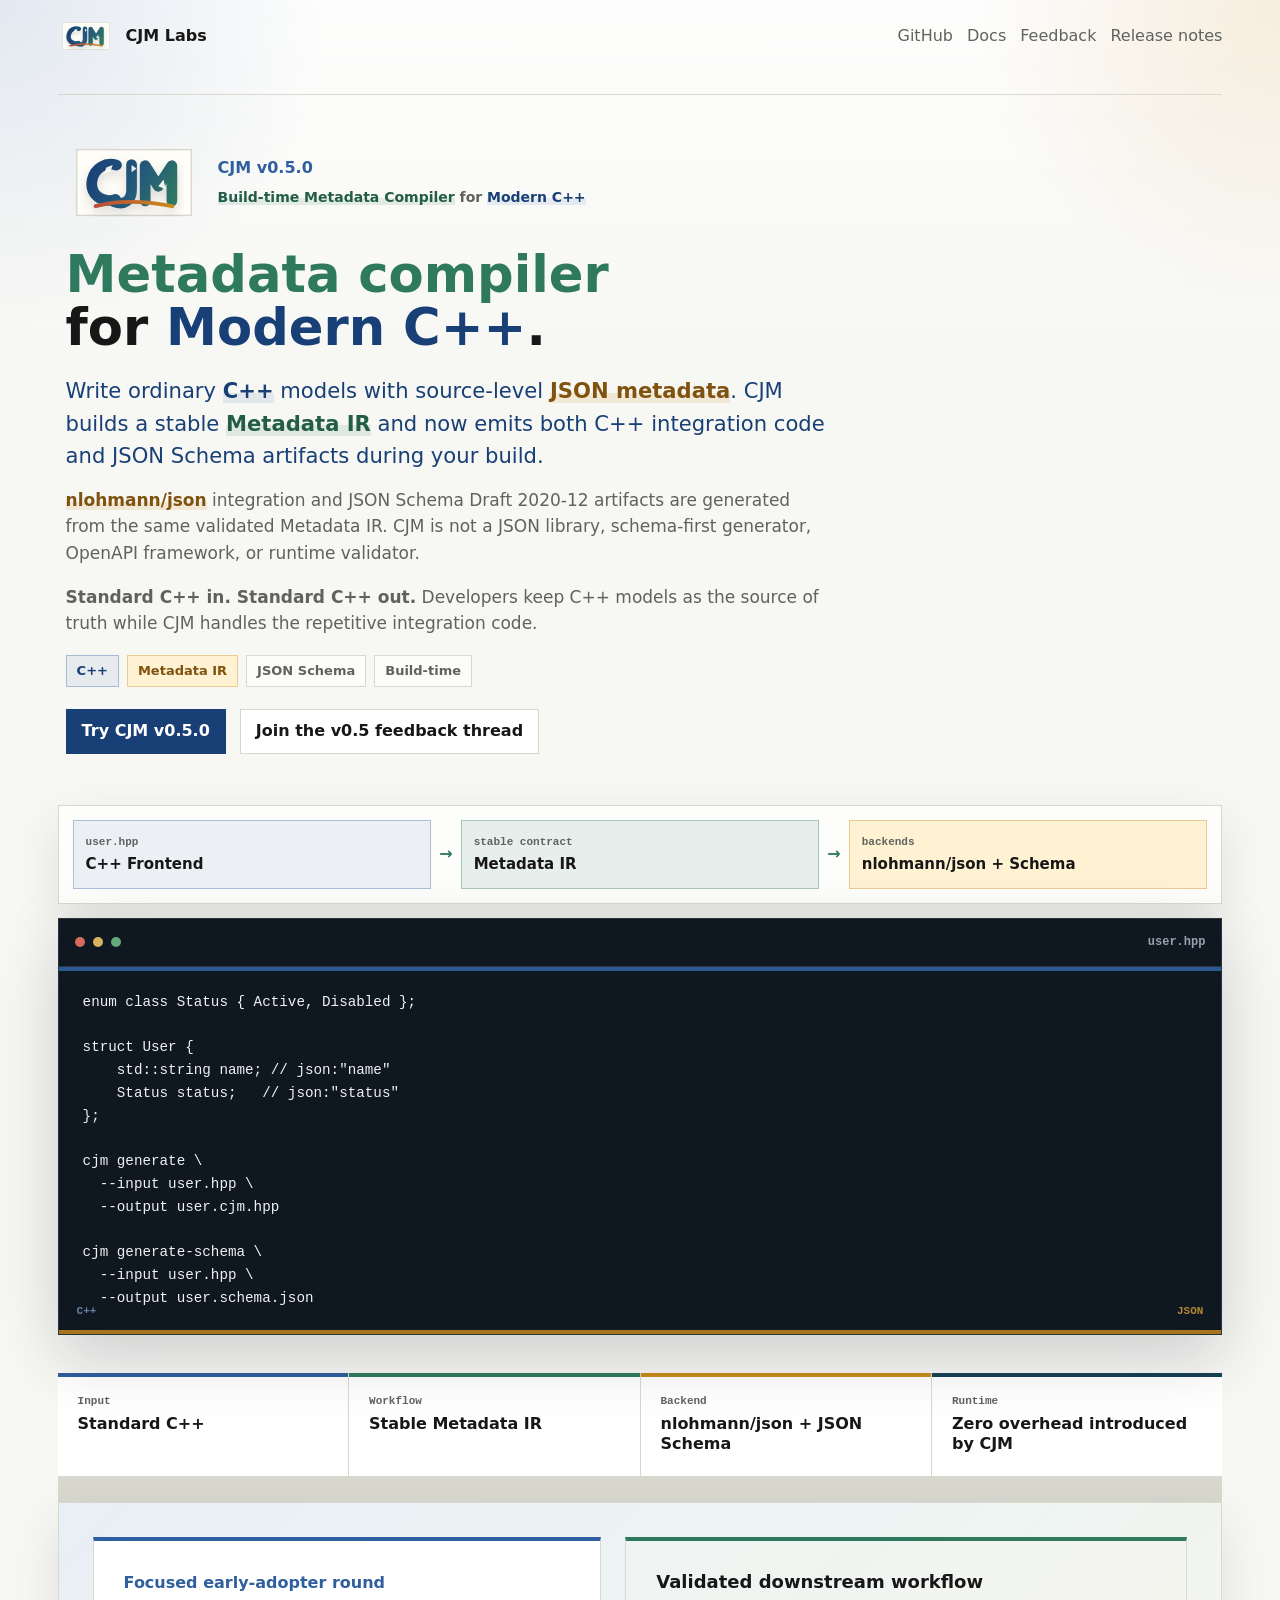
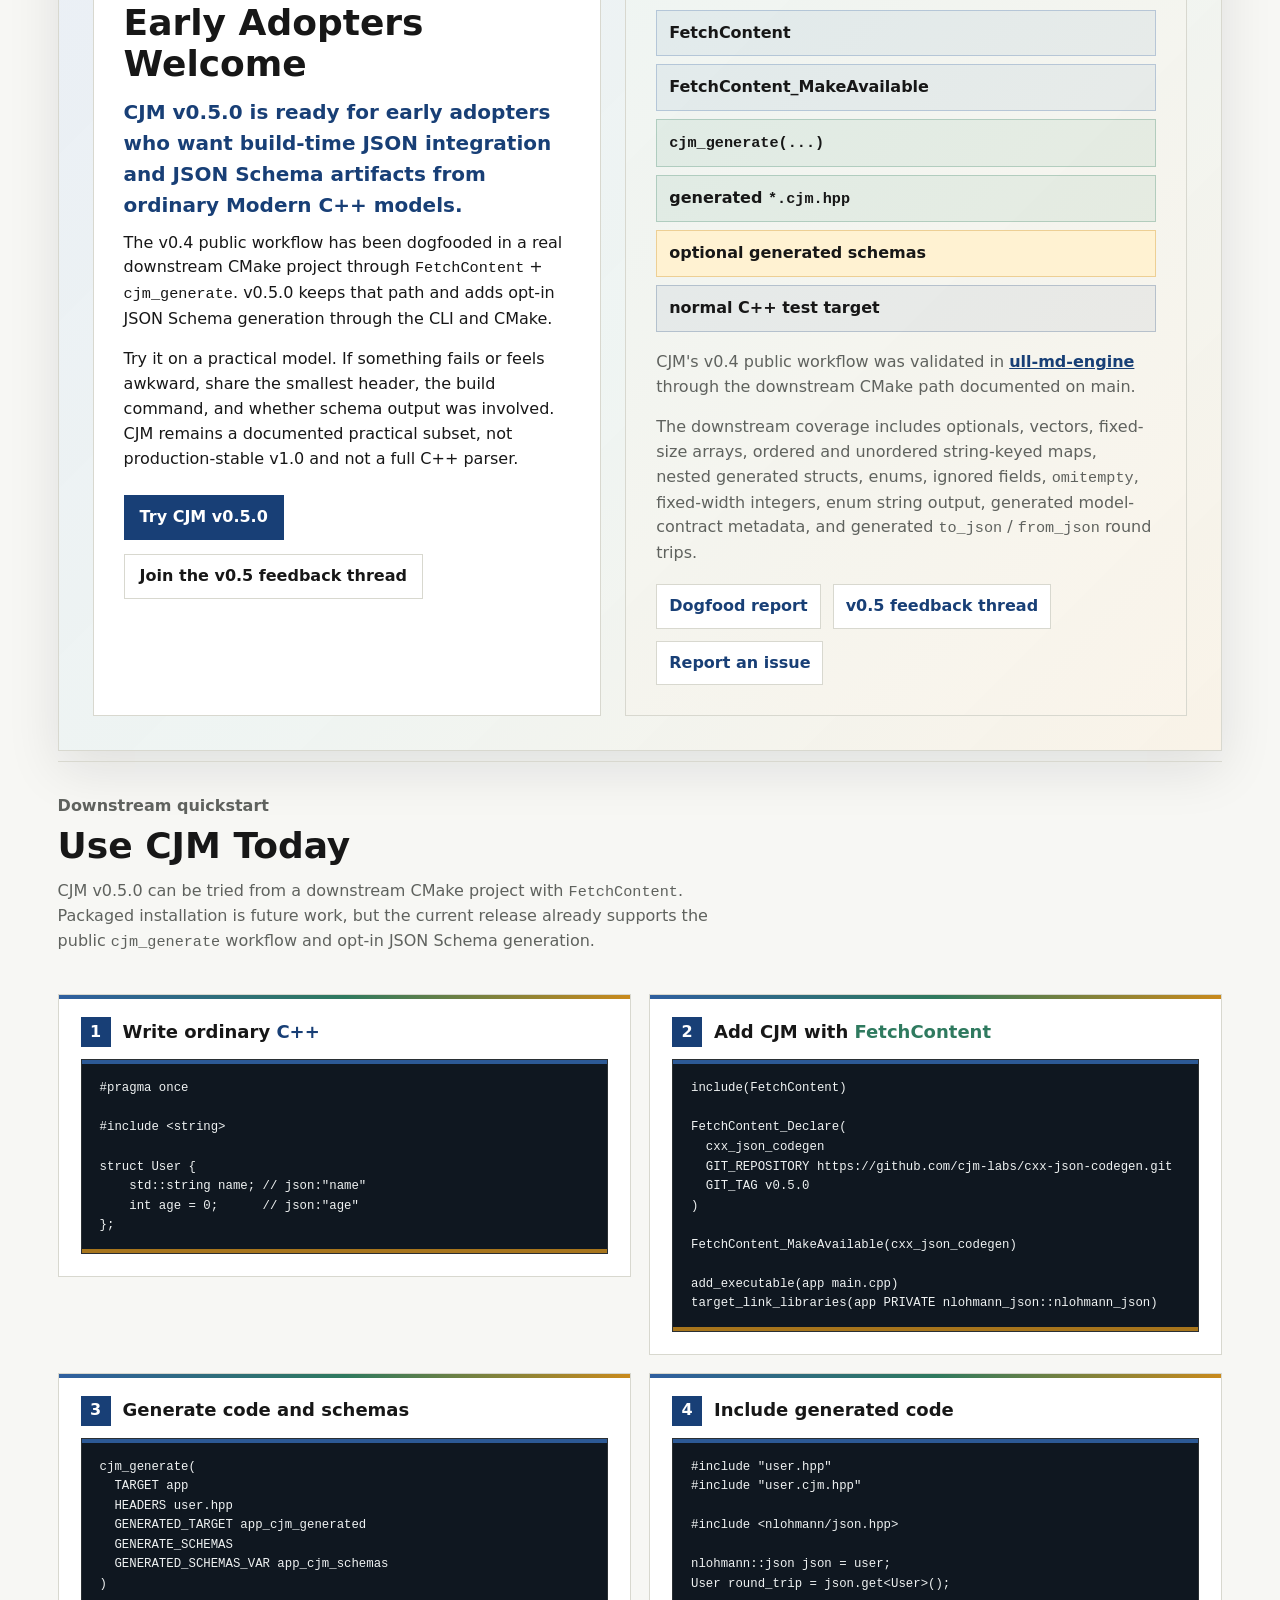
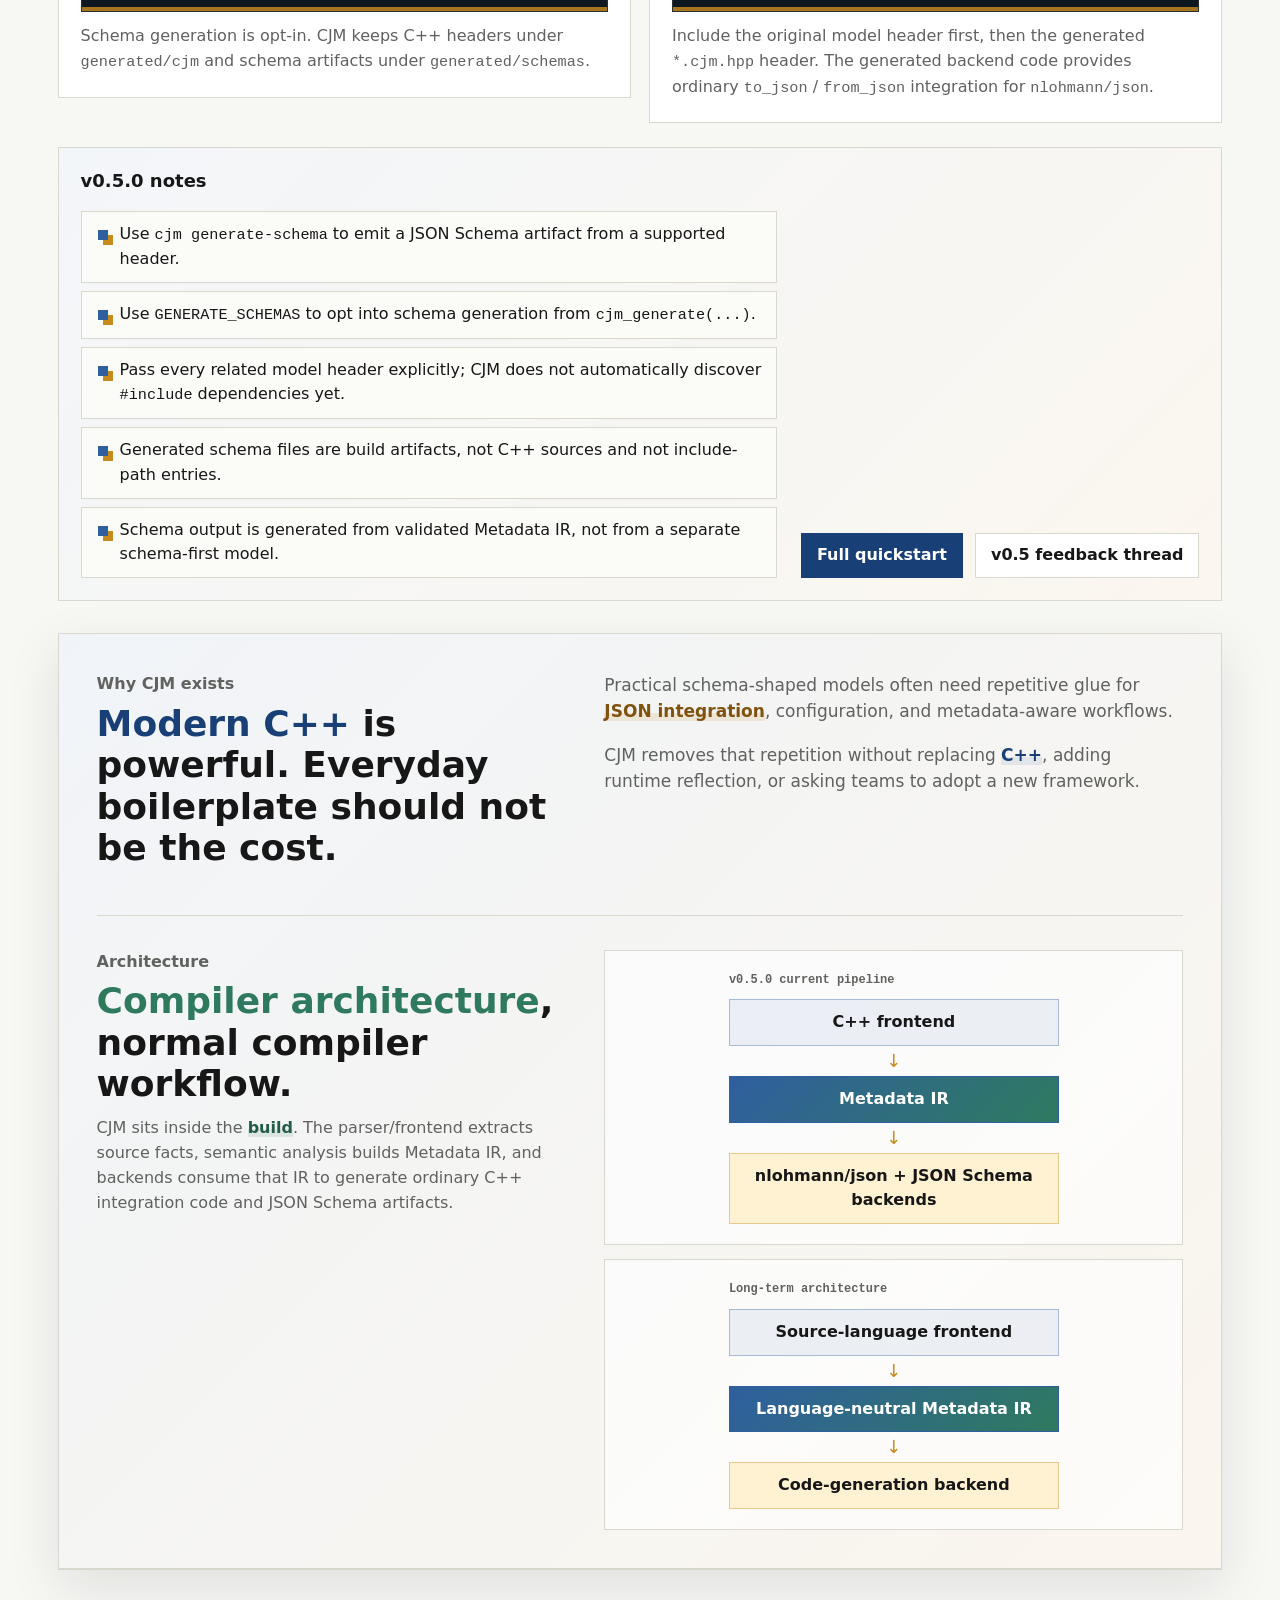
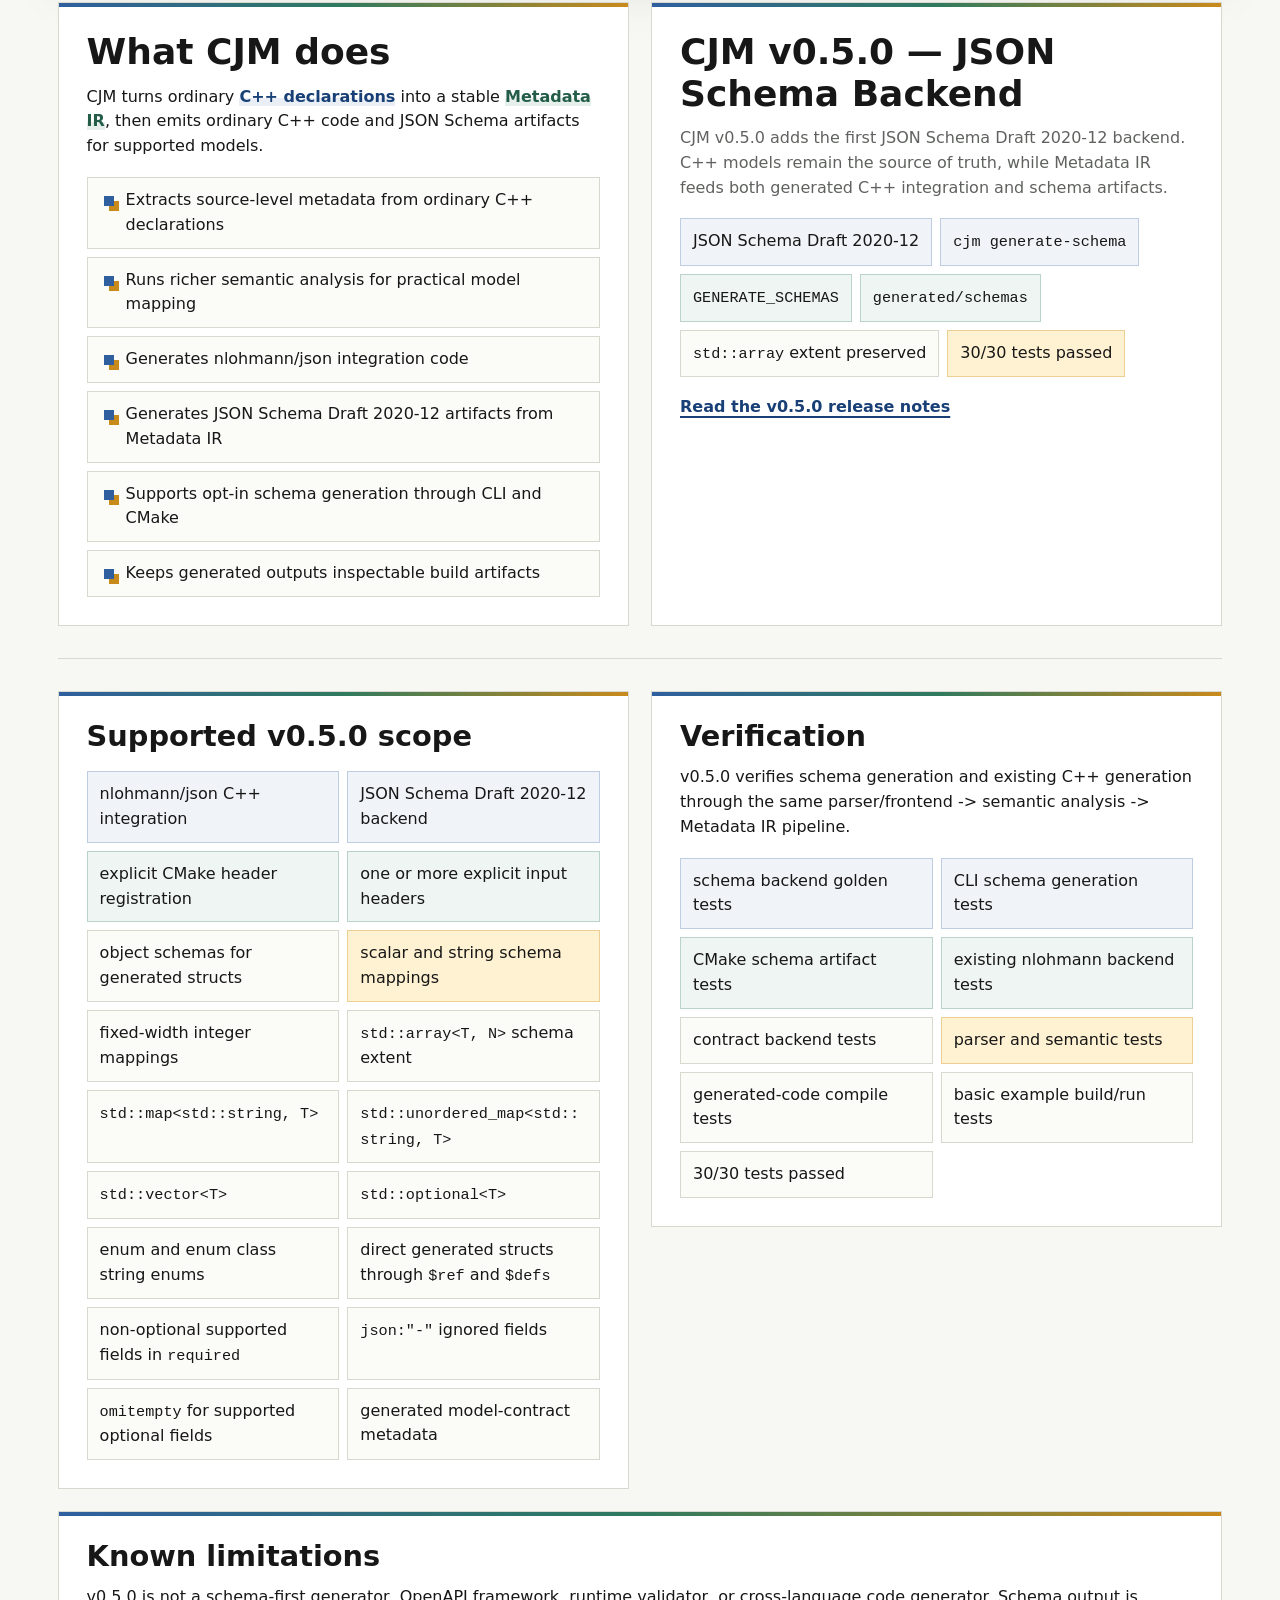
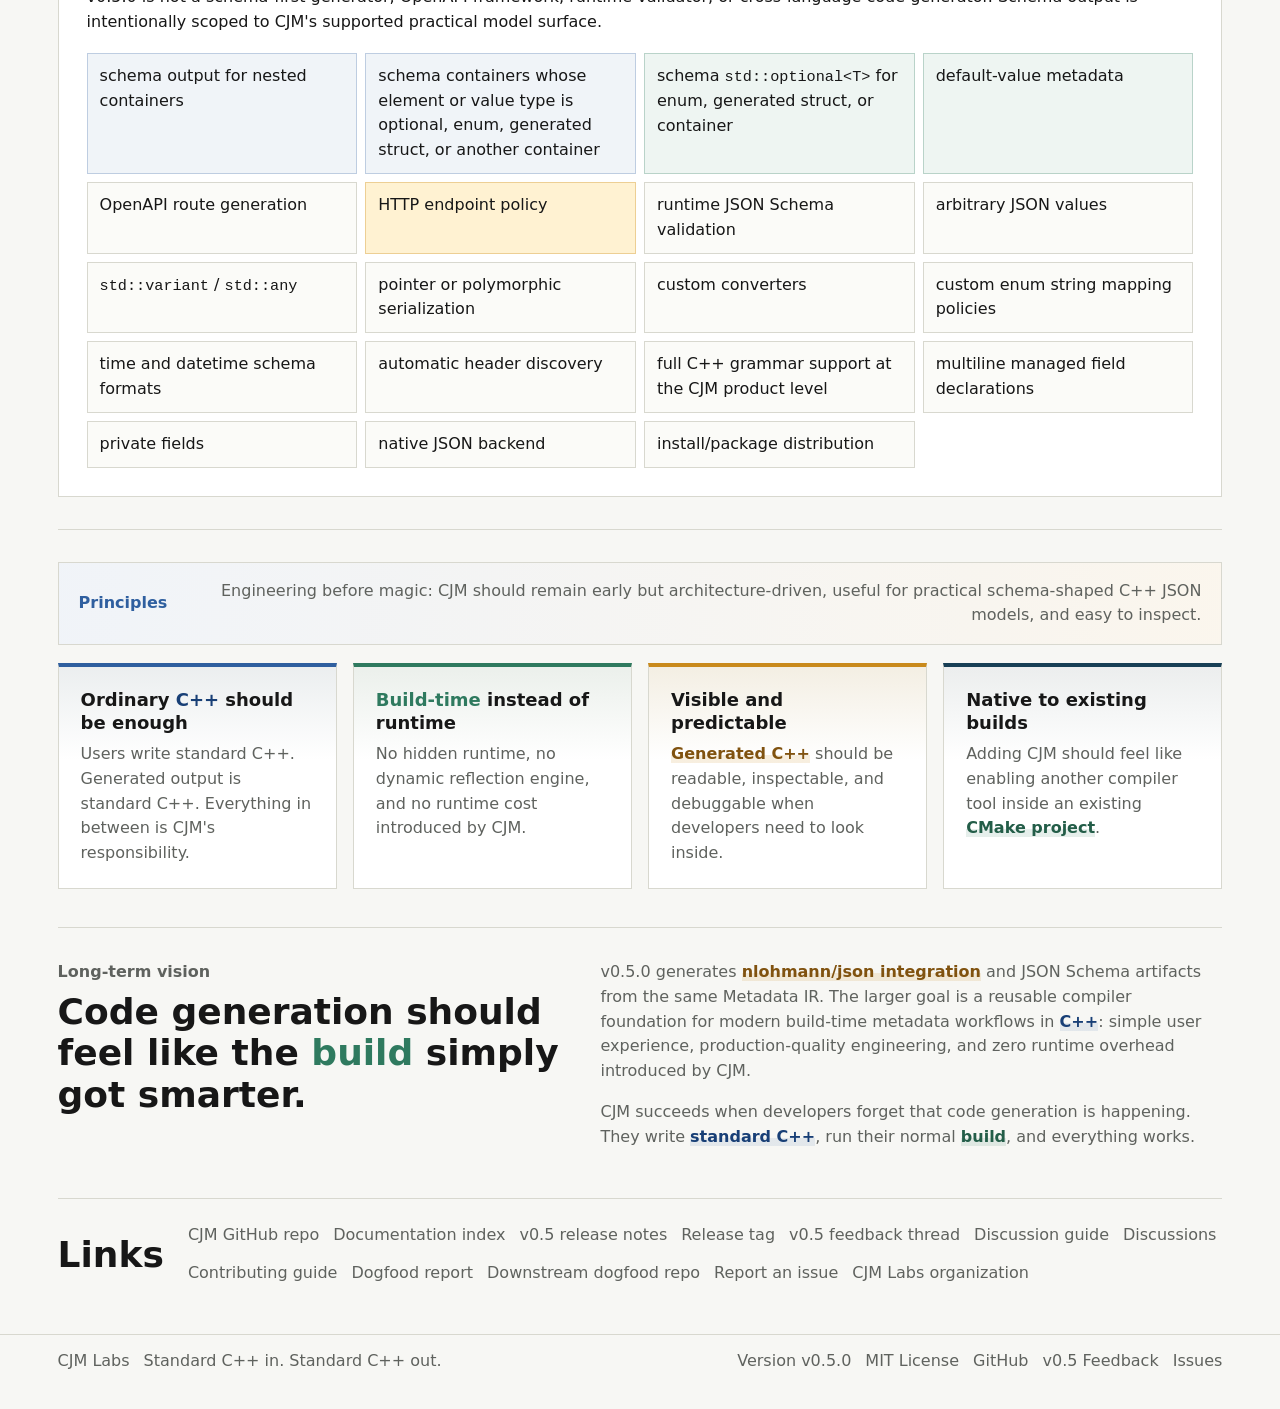
==== commit c25e1d12: "docs(site): update homepage for CJM v0.5.0" ====
--- a/index.html
+++ b/index.html
@@ -4,19 +4,19 @@
   <meta charset="utf-8">
   <meta name="viewport" content="width=device-width, initial-scale=1">
   <title>CJM v0.5.0 — Build-time C++ Metadata Compiler + JSON Schema</title>
-  <meta name="description" content="CJM v0.5.0 adds JSON Schema Draft 2020-12 generation from Metadata IR, alongside build-time nlohmann/json C++ integration for Modern C++.">
-  <meta name="keywords" content="CJM, Modern C++, C++ code generation, build-time metadata compiler, JSON Schema Draft 2020-12, nlohmann json, Metadata IR, CMake, cjm generate-schema, schema backend">
+  <meta name="description" content="CJM v0.5.0 is the early-adopter line for build-time nlohmann/json C++ integration and opt-in JSON Schema Draft 2020-12 artifacts from Metadata IR.">
+  <meta name="keywords" content="CJM, Modern C++, C++ code generation, build-time metadata compiler, JSON Schema Draft 2020-12, nlohmann json, Metadata IR, CMake, cjm generate-schema, schema backend, early adopter feedback">
   <meta name="robots" content="index, follow">
   <link rel="canonical" href="https://cjm-labs.org/">
   <meta property="og:type" content="website">
   <meta property="og:site_name" content="CJM Labs">
   <meta property="og:title" content="CJM v0.5.0 — Build-time C++ Metadata Compiler + JSON Schema">
-  <meta property="og:description" content="CJM v0.5.0 adds a JSON Schema Draft 2020-12 backend while preserving nlohmann/json C++ integration and the public CMake workflow.">
+  <meta property="og:description" content="CJM v0.5.0 is ready for focused early-adopter feedback on nlohmann/json integration, JSON Schema artifacts, CMake workflow, and practical C++ parser limits.">
   <meta property="og:url" content="https://cjm-labs.org/">
   <meta property="og:image" content="https://cjm-labs.org/assets/cjm-logo.svg">
   <meta name="twitter:card" content="summary">
   <meta name="twitter:title" content="CJM v0.5.0 — Build-time C++ Metadata Compiler + JSON Schema">
-  <meta name="twitter:description" content="CJM v0.5.0 adds a JSON Schema Draft 2020-12 backend while preserving nlohmann/json C++ integration and the public CMake workflow.">
+  <meta name="twitter:description" content="CJM v0.5.0 is ready for focused early-adopter feedback on nlohmann/json integration, JSON Schema artifacts, CMake workflow, and practical C++ parser limits.">
   <meta name="twitter:image" content="https://cjm-labs.org/assets/cjm-logo.svg">
   <link rel="icon" href="/assets/cjm-logo.svg" type="image/svg+xml">
   <link rel="stylesheet" href="styles.css">
@@ -28,7 +28,7 @@
       "alternateName": "Modern C++ metadata compiler",
       "description": "CJM v0.5.0 adds JSON Schema Draft 2020-12 generation from Metadata IR, alongside build-time nlohmann/json C++ integration for ordinary Modern C++ models.",
       "url": "https://cjm-labs.org/",
-      "releaseNotes": "https://github.com/cjm-labs/cxx-json-codegen/releases/tag/v0.5.0",
+      "releaseNotes": "https://github.com/cjm-labs/cxx-json-codegen/blob/main/docs/releases/v0.5.0.md",
       "keywords": "Modern C++, build-time code generation, metadata compiler, JSON Schema, nlohmann/json, CMake, Metadata IR",
       "sameAs": [
         "https://github.com/cjm-labs"
@@ -57,8 +57,9 @@
     </a>
     <nav>
       <a href="https://github.com/cjm-labs/cxx-json-codegen">GitHub</a>
-      <a href="https://github.com/cjm-labs/cxx-json-codegen/discussions/129">Feedback</a>
-      <a href="https://github.com/cjm-labs/cxx-json-codegen/releases/tag/v0.5.0">Release notes</a>
+      <a href="https://github.com/cjm-labs/cxx-json-codegen#documentation">Docs</a>
+      <a href="https://github.com/cjm-labs/cxx-json-codegen/discussions/163">Feedback</a>
+      <a href="https://github.com/cjm-labs/cxx-json-codegen/blob/main/docs/releases/v0.5.0.md">Release notes</a>
     </nav>
   </header>
 
@@ -91,7 +92,7 @@
         </div>
         <div class="actions">
           <a class="button primary" href="https://github.com/cjm-labs/cxx-json-codegen#quickstart">Try CJM v0.5.0</a>
-          <a class="button" href="https://github.com/cjm-labs/cxx-json-codegen/discussions/129">Join the feedback thread</a>
+          <a class="button" href="https://github.com/cjm-labs/cxx-json-codegen/discussions/163">Join the v0.5 feedback thread</a>
         </div>
       </div>
 
@@ -159,26 +160,27 @@
 
     <section class="early-adopters" aria-labelledby="early-adopters-title">
       <div class="early-copy">
-        <p class="eyebrow">Downstream dogfood</p>
+        <p class="eyebrow">Focused early-adopter round</p>
         <h2 id="early-adopters-title">Early Adopters Welcome</h2>
         <p class="lede-lite">
           CJM v0.5.0 is ready for early adopters who want build-time JSON
           integration and JSON Schema artifacts from ordinary Modern C++ models.
         </p>
         <p>
-          It has been dogfooded in a real downstream CMake project using the public
-          <code>FetchContent</code> + <code>cjm_generate</code> workflow, covering the
-          practical JSON mapping surface introduced across the v0.3 line. v0.5.0 keeps
-          that workflow and adds opt-in schema generation from the same Metadata IR.
-        </p>
-        <p>
-          Try it on a small model. If something fails or feels awkward, share the
-          smallest header and build command. CJM remains a documented practical subset,
-          not production-stable v1.0 and not a full C++ parser.
+          The v0.4 public workflow has been dogfooded in a real downstream CMake
+          project through <code>FetchContent</code> + <code>cjm_generate</code>.
+          v0.5.0 keeps that path and adds opt-in JSON Schema generation through
+          the CLI and CMake.
+        </p>
+        <p>
+          Try it on a practical model. If something fails or feels awkward,
+          share the smallest header, the build command, and whether schema output
+          was involved. CJM remains a documented practical subset, not
+          production-stable v1.0 and not a full C++ parser.
         </p>
         <div class="actions">
           <a class="button primary" href="https://github.com/cjm-labs/cxx-json-codegen#quickstart">Try CJM v0.5.0</a>
-          <a class="button" href="https://github.com/cjm-labs/cxx-json-codegen/discussions/129">Join the feedback thread</a>
+          <a class="button" href="https://github.com/cjm-labs/cxx-json-codegen/discussions/163">Join the v0.5 feedback thread</a>
         </div>
       </div>
 
@@ -189,21 +191,24 @@
           <span>FetchContent_MakeAvailable</span>
           <span><code>cjm_generate(...)</code></span>
           <span>generated <code>*.cjm.hpp</code></span>
+          <span>optional generated schemas</span>
           <span>normal C++ test target</span>
         </div>
         <p>
-          CJM's v0.3 downstream workflow was validated in
+          CJM's v0.4 public workflow was validated in
           <a href="https://github.com/lmingzhi618/ull-md-engine">ull-md-engine</a>
-          through the public workflow used by downstream CMake projects.
-        </p>
-        <p>
-          The downstream tests covered optionals, vectors, ordered and unordered
-          string-keyed maps, nested generated structs, enums, ignored fields,
-          <code>omitempty</code>, fixed-width integers, and generated
+          through the downstream CMake path documented on main.
+        </p>
+        <p>
+          The downstream coverage includes optionals, vectors, fixed-size arrays,
+          ordered and unordered string-keyed maps, nested generated structs,
+          enums, ignored fields, <code>omitempty</code>, fixed-width integers,
+          enum string output, generated model-contract metadata, and generated
           <code>to_json</code> / <code>from_json</code> round trips.
         </p>
         <div class="dogfood-links">
           <a href="https://github.com/cjm-labs/cxx-json-codegen/blob/main/docs/dogfood/ull-md-engine-v0.3.0.md">Dogfood report</a>
+          <a href="https://github.com/cjm-labs/cxx-json-codegen/discussions/163">v0.5 feedback thread</a>
           <a href="https://github.com/cjm-labs/cxx-json-codegen/issues/new/choose">Report an issue</a>
         </div>
       </div>
@@ -246,7 +251,10 @@
   GIT_TAG v0.5.0
 )
 
-FetchContent_MakeAvailable(cxx_json_codegen)</code></pre>
+FetchContent_MakeAvailable(cxx_json_codegen)
+
+add_executable(app main.cpp)
+target_link_libraries(app PRIVATE nlohmann_json::nlohmann_json)</code></pre>
         </article>
 
         <article class="step-card">
@@ -289,13 +297,14 @@
           <ul class="feature-list compact-list">
             <li>Use <code>cjm generate-schema</code> to emit a JSON Schema artifact from a supported header.</li>
             <li>Use <code>GENERATE_SCHEMAS</code> to opt into schema generation from <code>cjm_generate(...)</code>.</li>
-            <li>CJM does not automatically discover <code>#include</code> dependencies yet.</li>
+            <li>Pass every related model header explicitly; CJM does not automatically discover <code>#include</code> dependencies yet.</li>
+            <li>Generated schema files are build artifacts, not C++ sources and not include-path entries.</li>
             <li>Schema output is generated from validated Metadata IR, not from a separate schema-first model.</li>
           </ul>
         </div>
         <div class="use-links">
           <a class="button primary" href="https://github.com/cjm-labs/cxx-json-codegen#quickstart">Full quickstart</a>
-          <a class="button" href="https://github.com/cjm-labs/cxx-json-codegen/discussions/129">Feedback thread</a>
+          <a class="button" href="https://github.com/cjm-labs/cxx-json-codegen/discussions/163">v0.5 feedback thread</a>
         </div>
       </div>
     </section>
@@ -375,7 +384,7 @@
           <span><code>std::array</code> extent preserved</span>
           <span>30/30 tests passed</span>
         </div>
-        <a class="text-link" href="https://github.com/cjm-labs/cxx-json-codegen/releases/tag/v0.5.0">Read the v0.5.0 release</a>
+        <a class="text-link" href="https://github.com/cjm-labs/cxx-json-codegen/blob/main/docs/releases/v0.5.0.md">Read the v0.5.0 release notes</a>
       </div>
     </section>
 
@@ -385,8 +394,11 @@
         <div class="facts">
           <span>nlohmann/json C++ integration</span>
           <span>JSON Schema Draft 2020-12 backend</span>
+          <span>explicit CMake header registration</span>
+          <span>one or more explicit input headers</span>
           <span>object schemas for generated structs</span>
           <span>scalar and string schema mappings</span>
+          <span>fixed-width integer mappings</span>
           <span><code>std::array&lt;T, N&gt;</code> schema extent</span>
           <span><code>std::map&lt;std::string, T&gt;</code></span>
           <span><code>std::unordered_map&lt;std::string, T&gt;</code></span>
@@ -396,6 +408,7 @@
           <span>direct generated structs through <code>$ref</code> and <code>$defs</code></span>
           <span>non-optional supported fields in <code>required</code></span>
           <span><code>json:"-"</code> ignored fields</span>
+          <span><code>omitempty</code> for supported optional fields</span>
           <span>generated model-contract metadata</span>
         </div>
       </div>
@@ -421,7 +434,7 @@
         <p>v0.5.0 is not a schema-first generator, OpenAPI framework, runtime validator, or cross-language code generator. Schema output is intentionally scoped to CJM's supported practical model surface.</p>
         <div class="facts">
           <span>schema output for nested containers</span>
-          <span>schema containers whose element or value type is enum or generated struct</span>
+          <span>schema containers whose element or value type is optional, enum, generated struct, or another container</span>
           <span>schema <code>std::optional&lt;T&gt;</code> for enum, generated struct, or container</span>
           <span>default-value metadata</span>
           <span>OpenAPI route generation</span>
@@ -432,13 +445,13 @@
           <span>pointer or polymorphic serialization</span>
           <span>custom converters</span>
           <span>custom enum string mapping policies</span>
-          <span>time and datetime mappings</span>
+          <span>time and datetime schema formats</span>
           <span>automatic header discovery</span>
           <span>full C++ grammar support at the CJM product level</span>
           <span>multiline managed field declarations</span>
           <span>private fields</span>
           <span>native JSON backend</span>
-          <span>packaged installation is future work</span>
+          <span>install/package distribution</span>
         </div>
       </div>
     </section>
@@ -495,10 +508,14 @@
       <h2>Links</h2>
       <div class="links-list">
         <a href="https://github.com/cjm-labs/cxx-json-codegen">CJM GitHub repo</a>
-        <a href="https://github.com/cjm-labs/cxx-json-codegen/releases/tag/v0.5.0">Release notes</a>
-        <a href="https://github.com/cjm-labs/cxx-json-codegen/discussions/129">Early-adopter feedback thread</a>
+        <a href="https://github.com/cjm-labs/cxx-json-codegen#documentation">Documentation index</a>
+        <a href="https://github.com/cjm-labs/cxx-json-codegen/blob/main/docs/releases/v0.5.0.md">v0.5 release notes</a>
+        <a href="https://github.com/cjm-labs/cxx-json-codegen/releases/tag/v0.5.0">Release tag</a>
+        <a href="https://github.com/cjm-labs/cxx-json-codegen/discussions/163">v0.5 feedback thread</a>
+        <a href="https://github.com/cjm-labs/cxx-json-codegen/blob/main/DISCUSSIONS.md">Discussion guide</a>
         <a href="https://github.com/cjm-labs/cxx-json-codegen/discussions">Discussions</a>
         <a href="https://github.com/cjm-labs/cxx-json-codegen/blob/main/CONTRIBUTING.md">Contributing guide</a>
+        <a href="https://github.com/cjm-labs/cxx-json-codegen/blob/main/docs/dogfood/ull-md-engine-v0.3.0.md">Dogfood report</a>
         <a href="https://github.com/lmingzhi618/ull-md-engine">Downstream dogfood repo</a>
         <a href="https://github.com/cjm-labs/cxx-json-codegen/issues/new/choose">Report an issue</a>
         <a href="https://github.com/cjm-labs">CJM Labs organization</a>
@@ -515,7 +532,7 @@
       <span>Version v0.5.0</span>
       <a href="https://github.com/cjm-labs/cxx-json-codegen/blob/main/LICENSE">MIT License</a>
       <a href="https://github.com/cjm-labs/cxx-json-codegen">GitHub</a>
-      <a href="https://github.com/cjm-labs/cxx-json-codegen/discussions/129">Feedback</a>
+      <a href="https://github.com/cjm-labs/cxx-json-codegen/discussions/163">v0.5 Feedback</a>
       <a href="https://github.com/cjm-labs/cxx-json-codegen/issues/new/choose">Issues</a>
     </div>
   </footer>
--- a/styles.css
+++ b/styles.css
@@ -694,6 +694,11 @@
   background: var(--json-soft);
 }
 
+.workflow-chain span:nth-child(6) {
+  border-color: rgba(24, 63, 118, 0.24);
+  background: rgba(24, 63, 118, 0.06);
+}
+
 .product-grid {
   display: grid;
   grid-template-columns: 1fr 1fr;
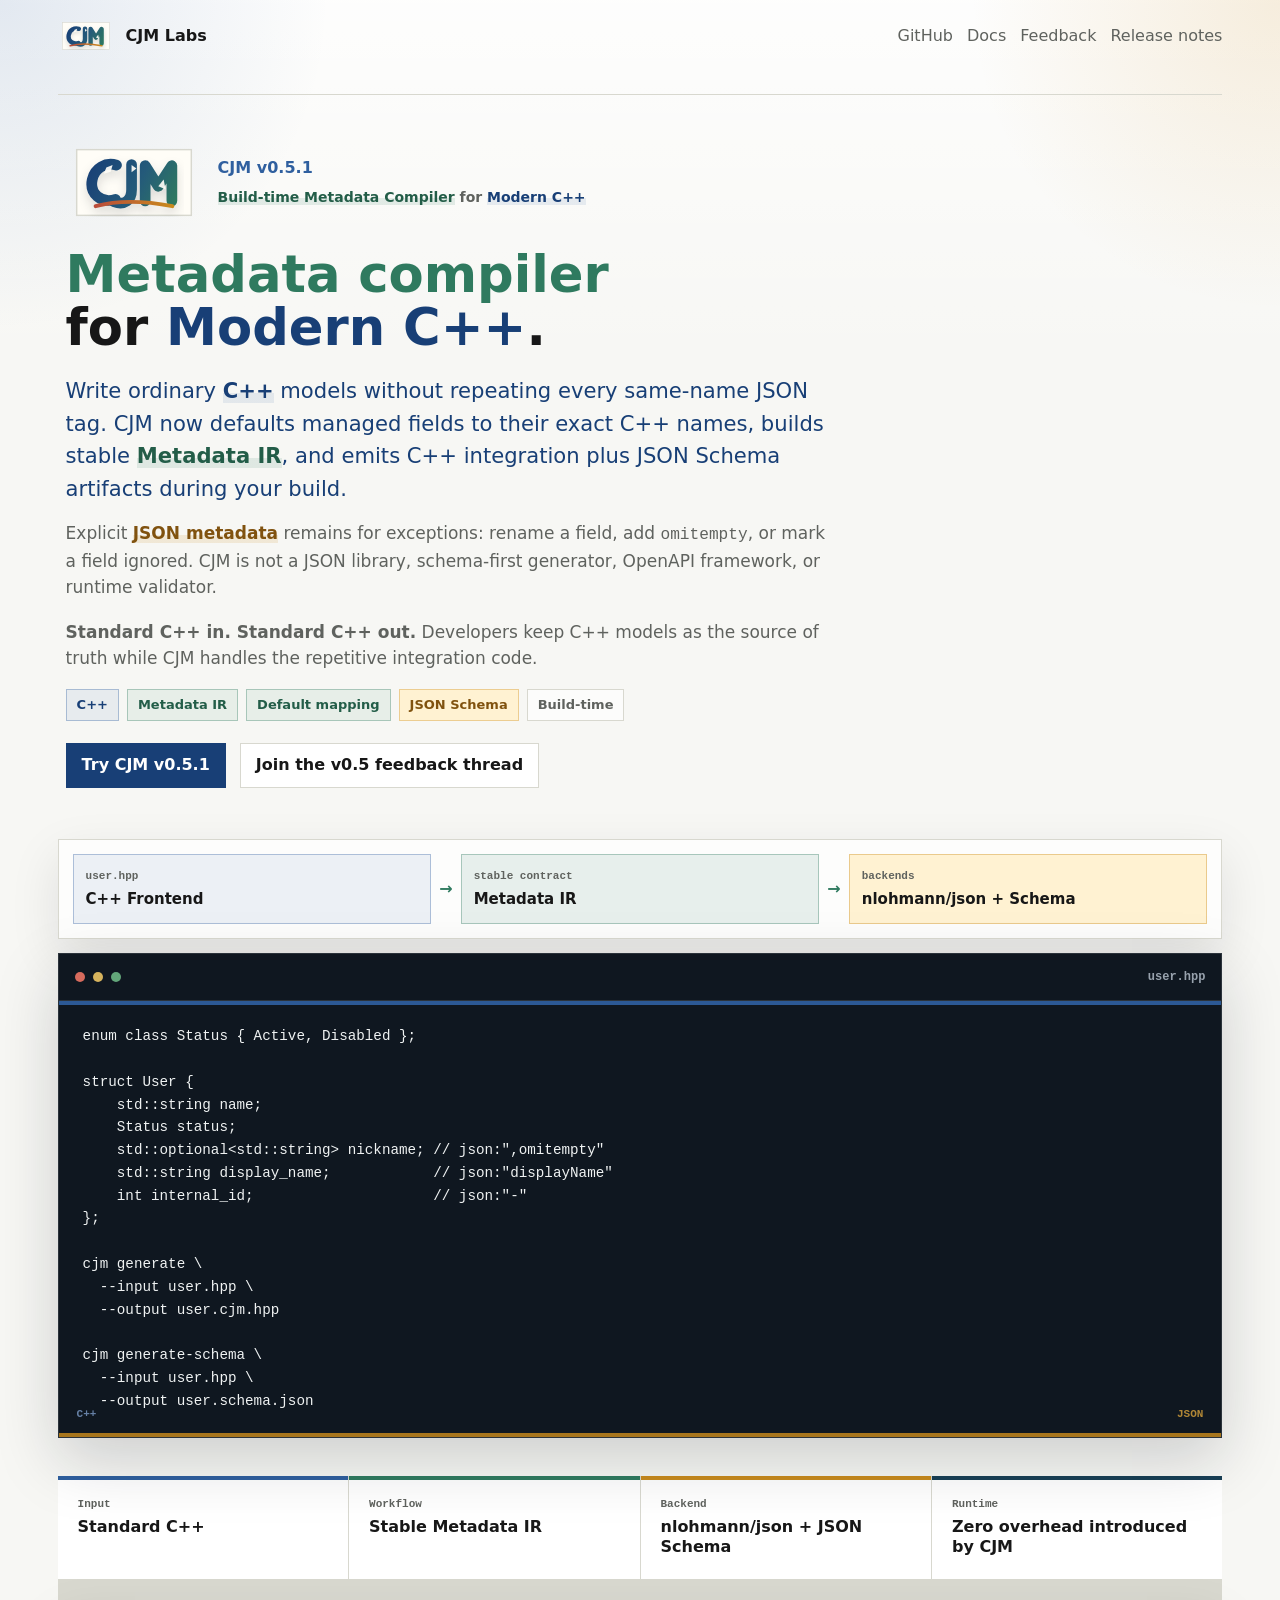
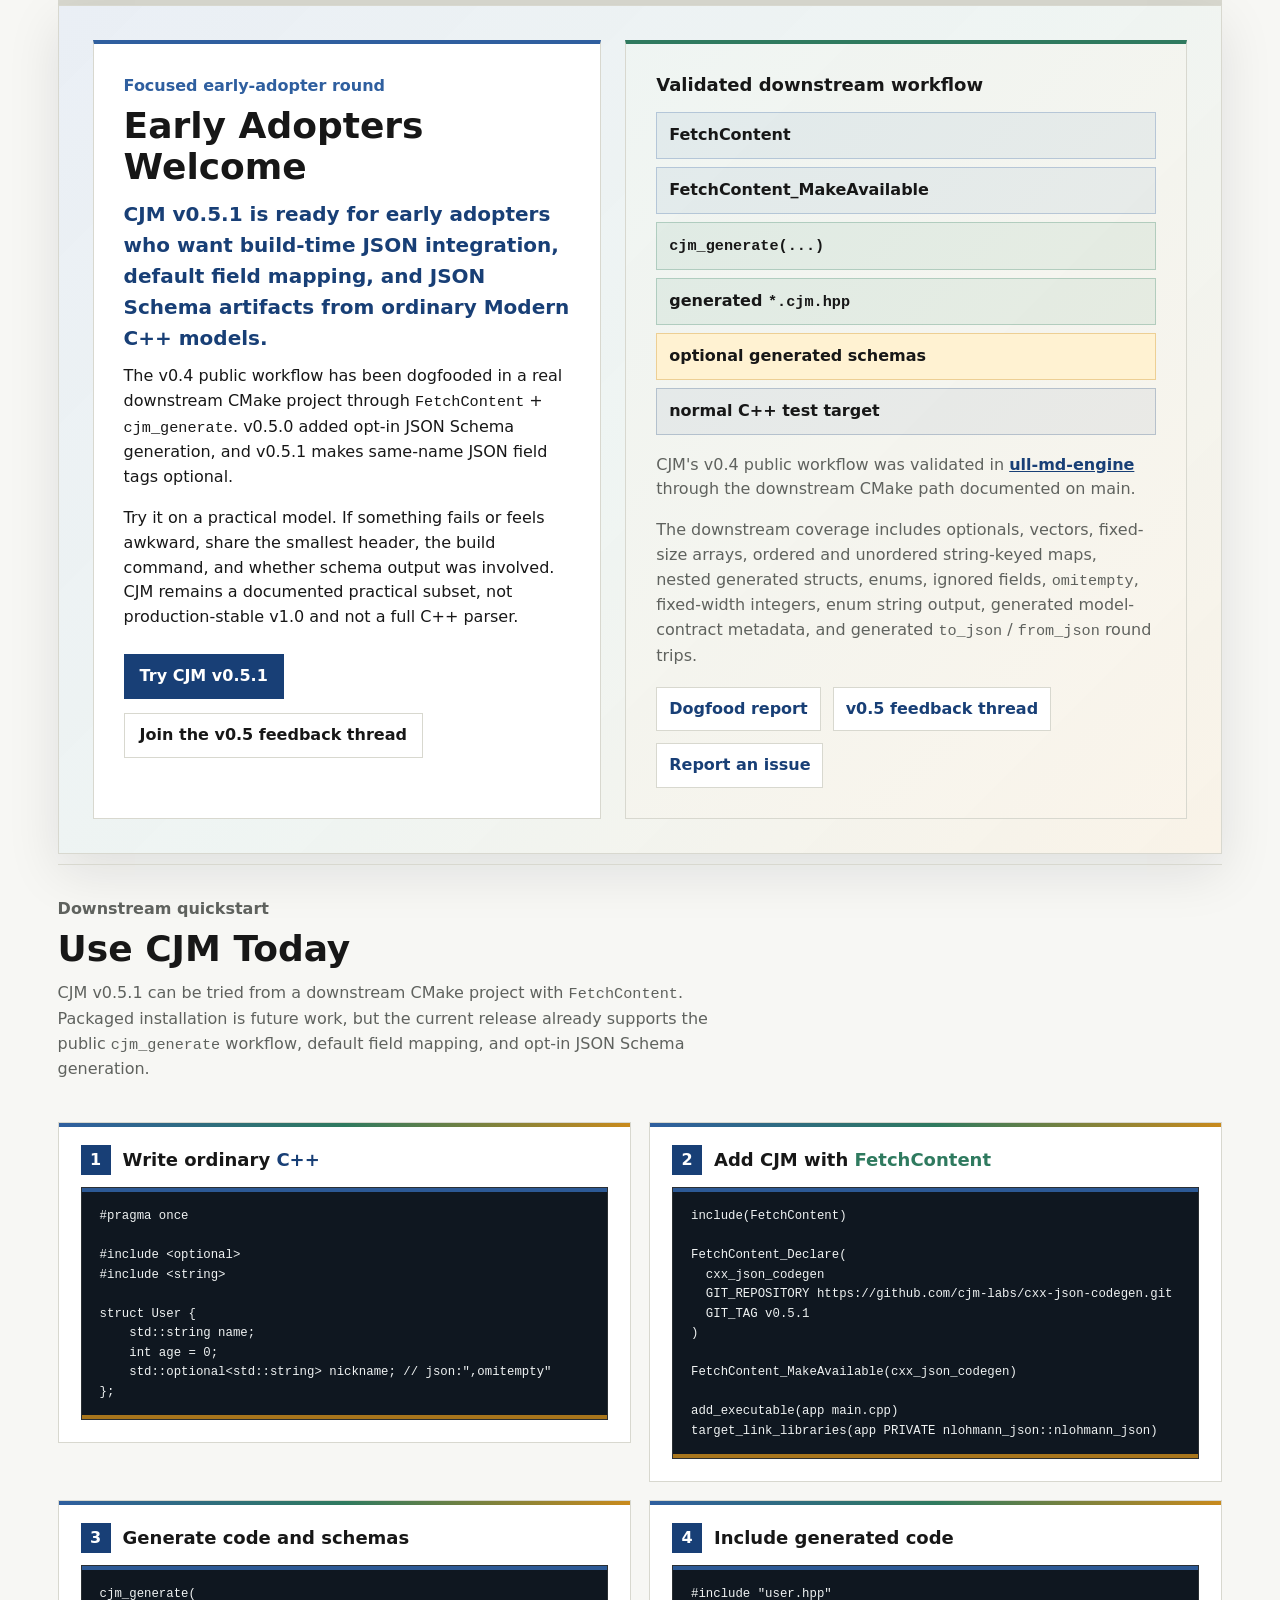
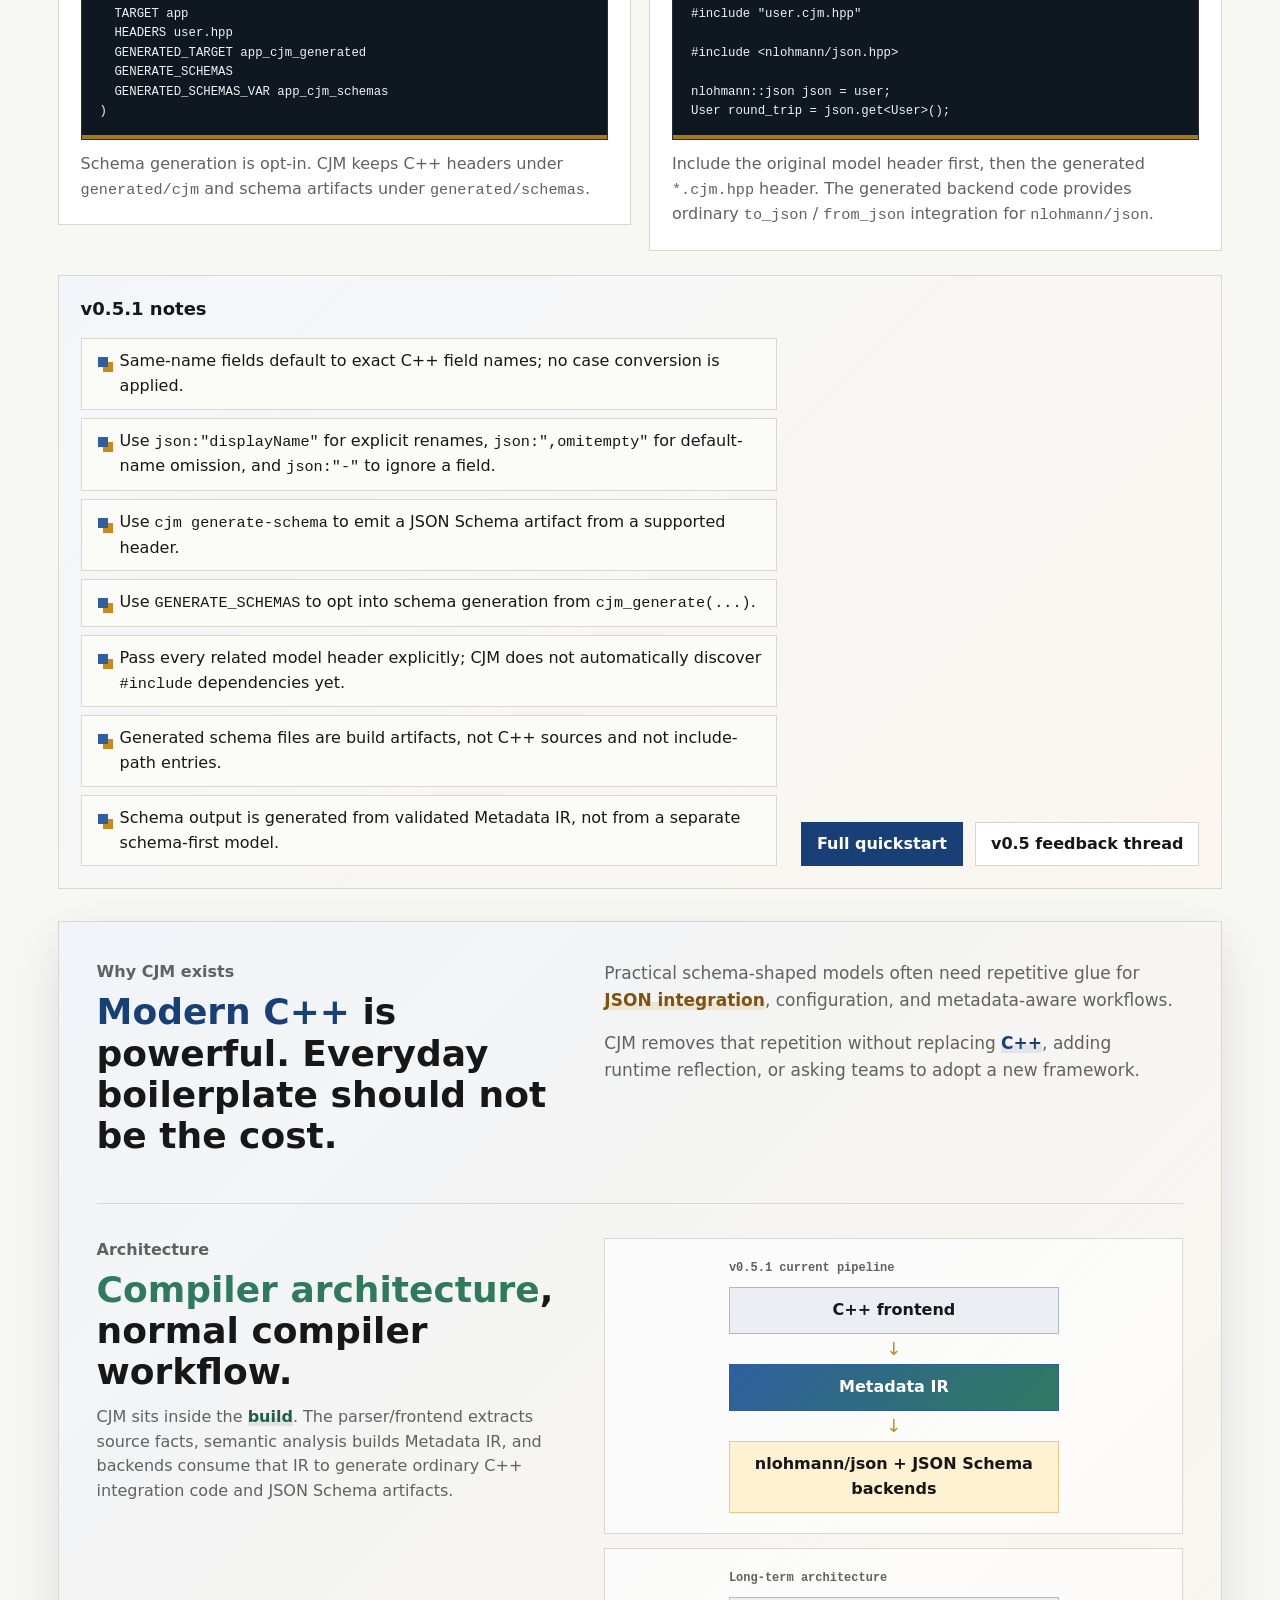
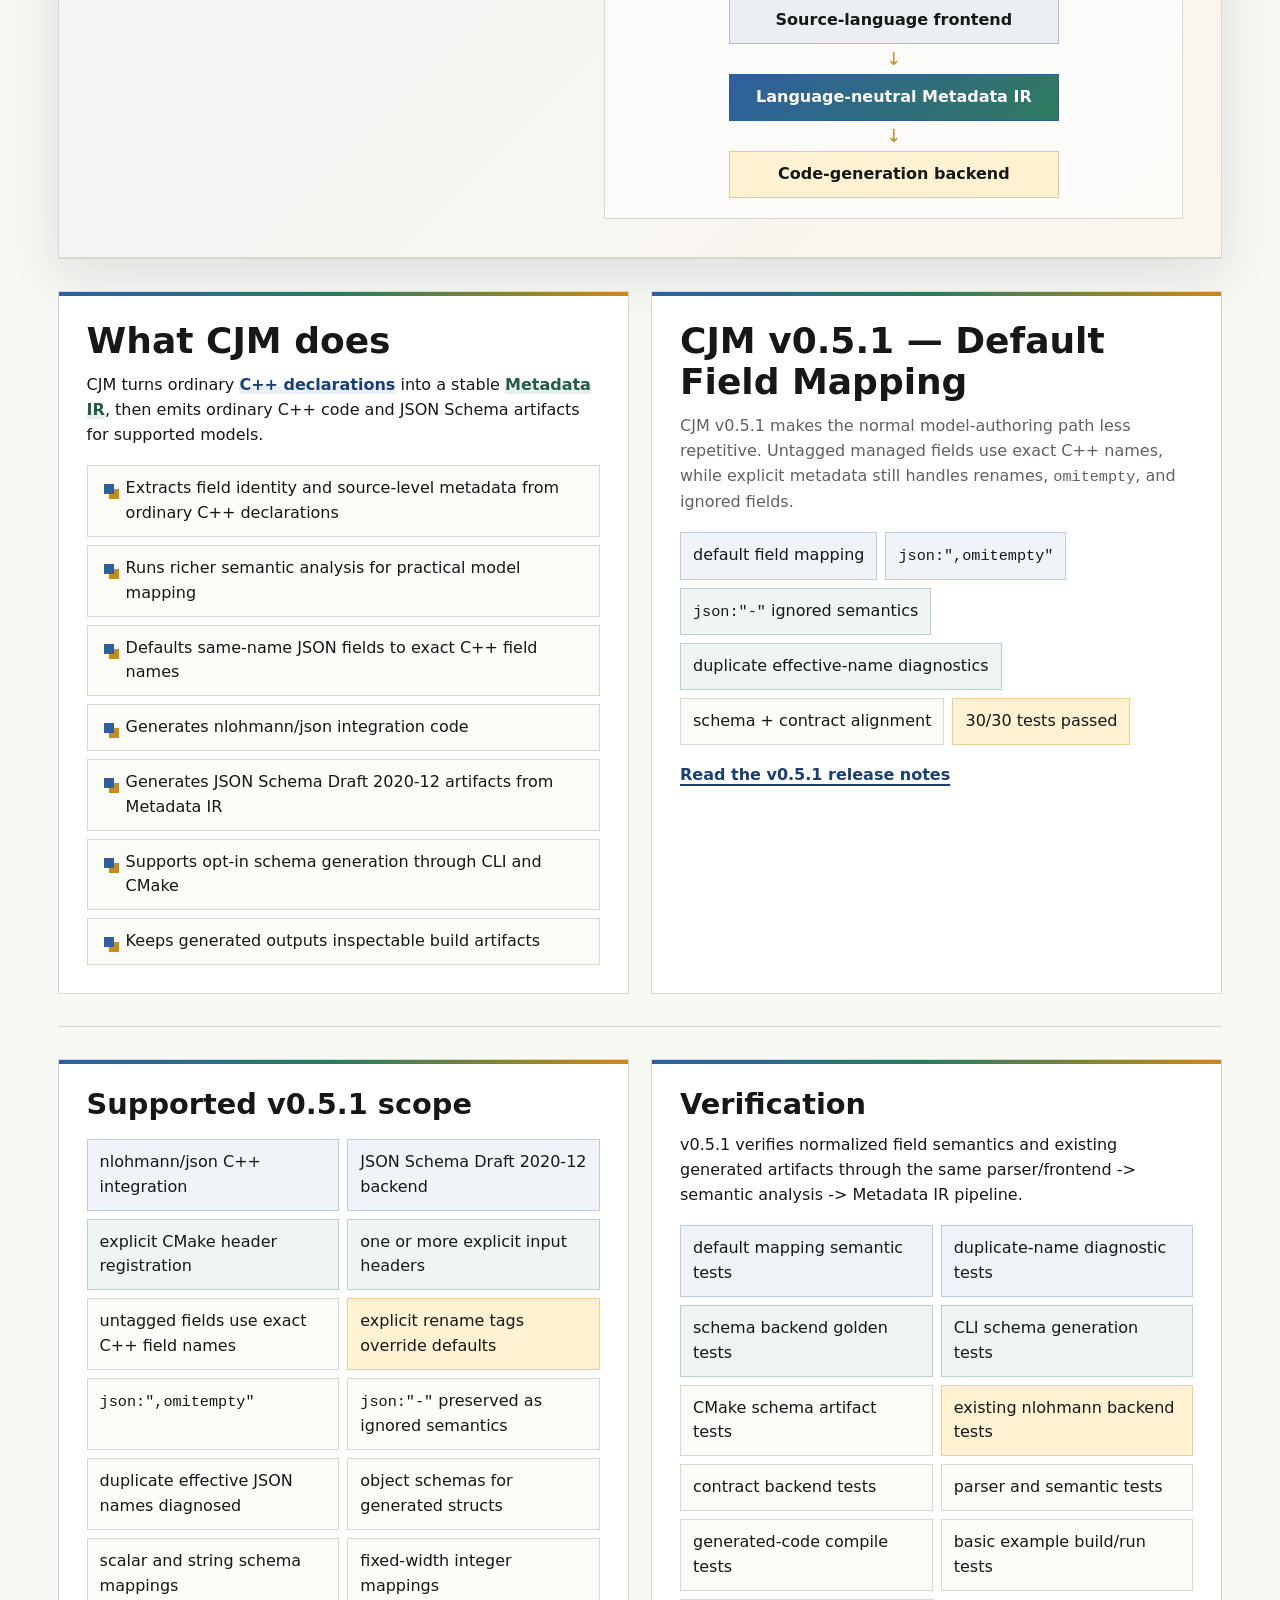
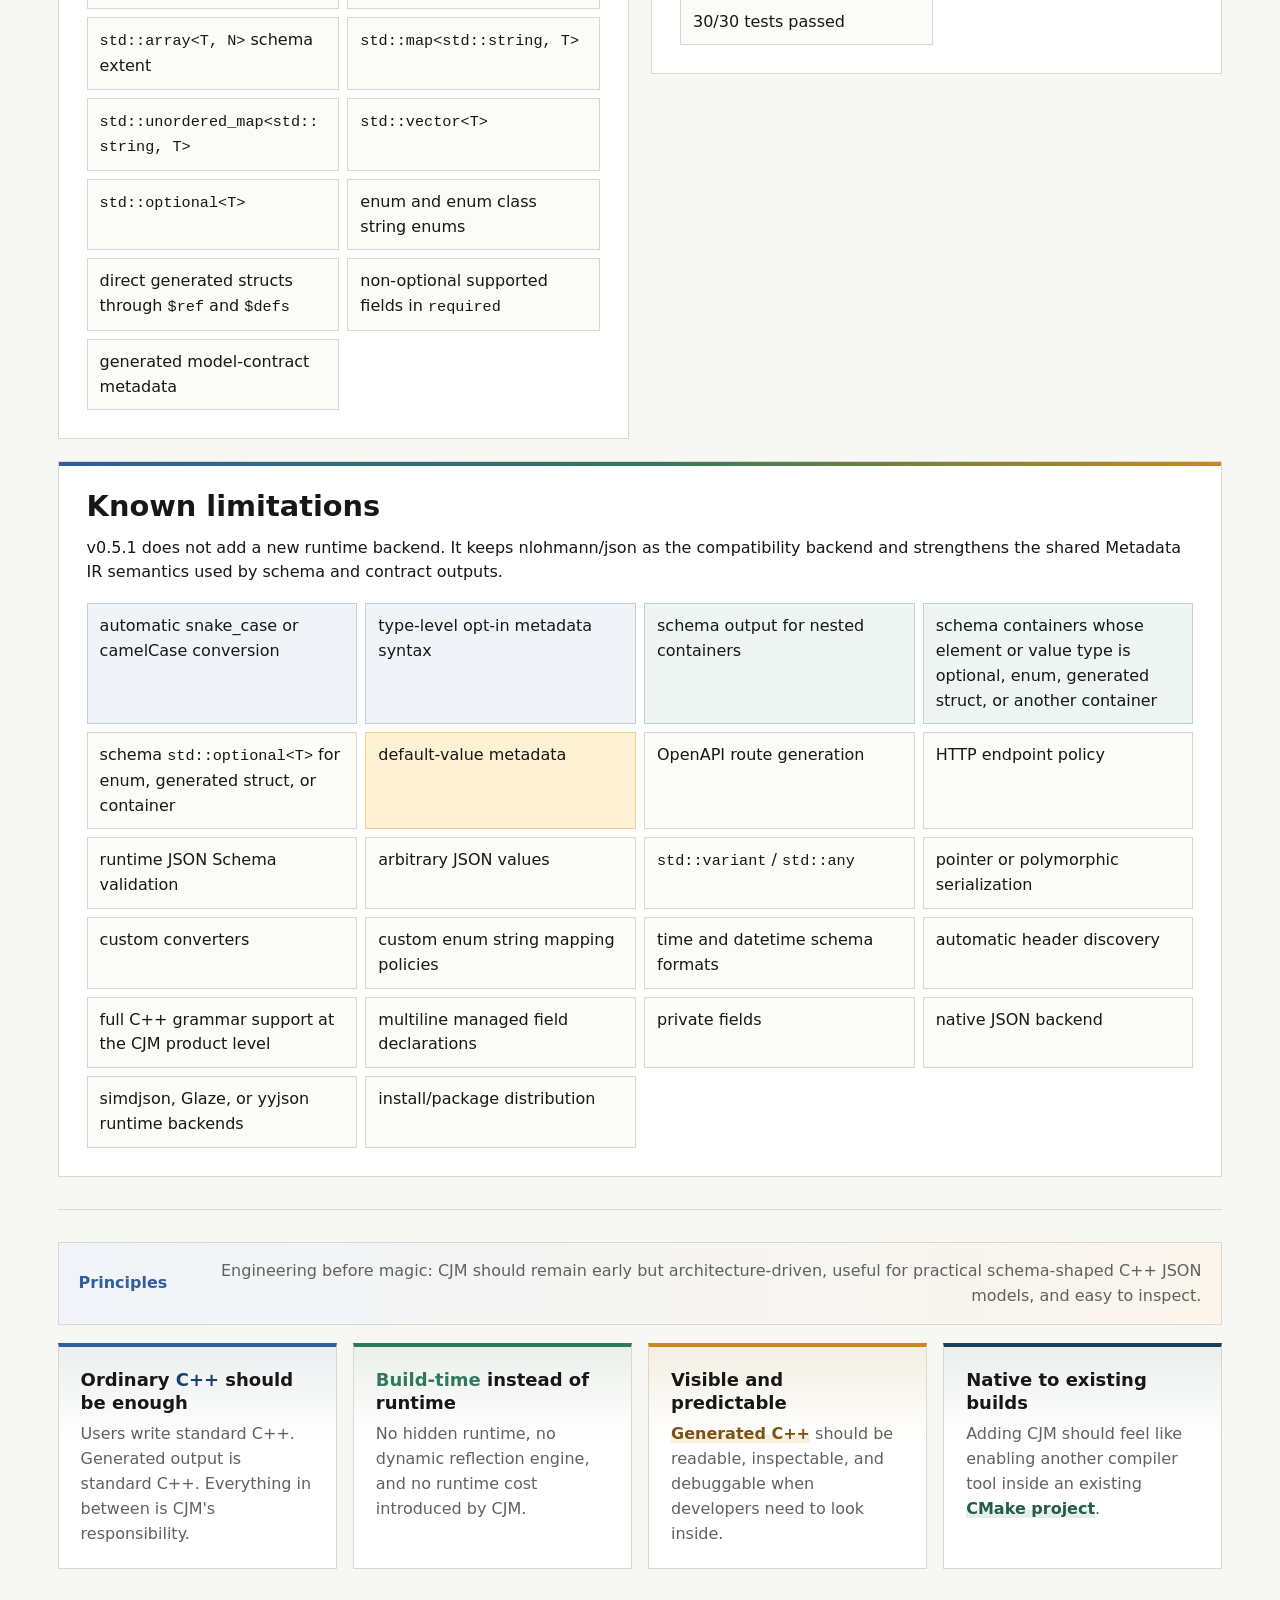
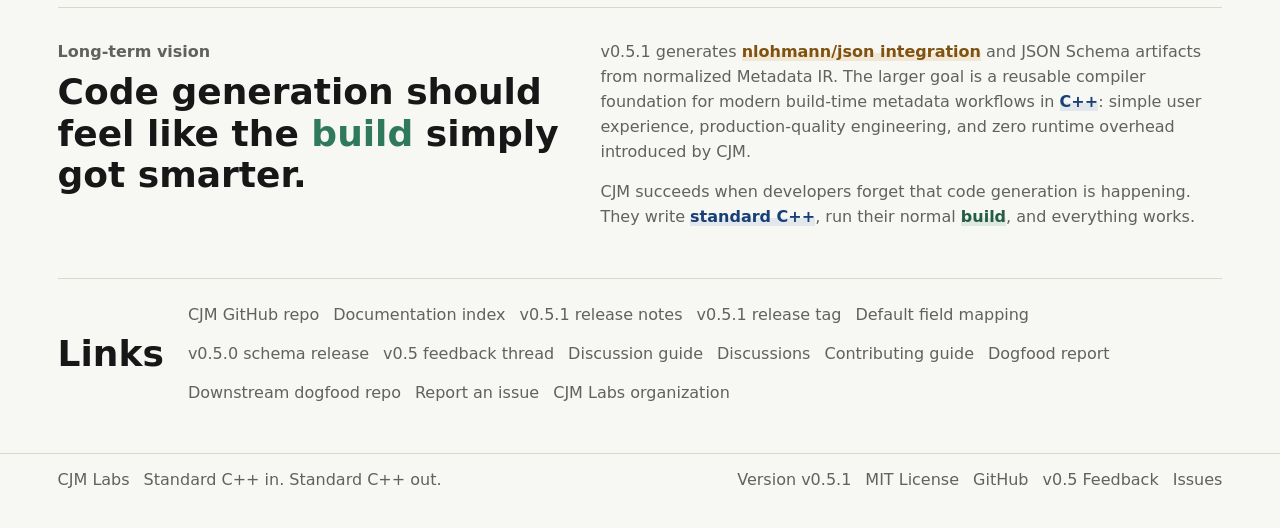
==== commit 6168b683: "update website to v0.5.1" ====
--- a/index.html
+++ b/index.html
@@ -3,20 +3,20 @@
 <head>
   <meta charset="utf-8">
   <meta name="viewport" content="width=device-width, initial-scale=1">
-  <title>CJM v0.5.0 — Build-time C++ Metadata Compiler + JSON Schema</title>
-  <meta name="description" content="CJM v0.5.0 is the early-adopter line for build-time nlohmann/json C++ integration and opt-in JSON Schema Draft 2020-12 artifacts from Metadata IR.">
-  <meta name="keywords" content="CJM, Modern C++, C++ code generation, build-time metadata compiler, JSON Schema Draft 2020-12, nlohmann json, Metadata IR, CMake, cjm generate-schema, schema backend, early adopter feedback">
+  <title>CJM v0.5.1 — Default Field Mapping for Modern C++ JSON Codegen</title>
+  <meta name="description" content="CJM v0.5.1 adds default field mapping: same-name fields use exact C++ names, while explicit metadata handles renames, omitempty, ignored fields, and schema artifacts.">
+  <meta name="keywords" content="CJM, Modern C++, C++ code generation, build-time metadata compiler, default field mapping, JSON Schema Draft 2020-12, nlohmann json, Metadata IR, CMake, cjm generate-schema, early adopter feedback">
   <meta name="robots" content="index, follow">
   <link rel="canonical" href="https://cjm-labs.org/">
   <meta property="og:type" content="website">
   <meta property="og:site_name" content="CJM Labs">
-  <meta property="og:title" content="CJM v0.5.0 — Build-time C++ Metadata Compiler + JSON Schema">
-  <meta property="og:description" content="CJM v0.5.0 is ready for focused early-adopter feedback on nlohmann/json integration, JSON Schema artifacts, CMake workflow, and practical C++ parser limits.">
+  <meta property="og:title" content="CJM v0.5.1 — Default Field Mapping for Modern C++ JSON Codegen">
+  <meta property="og:description" content="CJM v0.5.1 removes redundant same-name JSON tags while preserving explicit metadata for renames, omitempty, ignored fields, and schema generation.">
   <meta property="og:url" content="https://cjm-labs.org/">
   <meta property="og:image" content="https://cjm-labs.org/assets/cjm-logo.svg">
   <meta name="twitter:card" content="summary">
-  <meta name="twitter:title" content="CJM v0.5.0 — Build-time C++ Metadata Compiler + JSON Schema">
-  <meta name="twitter:description" content="CJM v0.5.0 is ready for focused early-adopter feedback on nlohmann/json integration, JSON Schema artifacts, CMake workflow, and practical C++ parser limits.">
+  <meta name="twitter:title" content="CJM v0.5.1 — Default Field Mapping for Modern C++ JSON Codegen">
+  <meta name="twitter:description" content="CJM v0.5.1 removes redundant same-name JSON tags while preserving explicit metadata for renames, omitempty, ignored fields, and schema generation.">
   <meta name="twitter:image" content="https://cjm-labs.org/assets/cjm-logo.svg">
   <link rel="icon" href="/assets/cjm-logo.svg" type="image/svg+xml">
   <link rel="stylesheet" href="styles.css">
@@ -26,17 +26,17 @@
       "@type": "SoftwareSourceCode",
       "name": "CJM",
       "alternateName": "Modern C++ metadata compiler",
-      "description": "CJM v0.5.0 adds JSON Schema Draft 2020-12 generation from Metadata IR, alongside build-time nlohmann/json C++ integration for ordinary Modern C++ models.",
+      "description": "CJM v0.5.1 adds default field mapping for ordinary Modern C++ models, alongside build-time nlohmann/json integration and JSON Schema Draft 2020-12 artifacts from Metadata IR.",
       "url": "https://cjm-labs.org/",
-      "releaseNotes": "https://github.com/cjm-labs/cxx-json-codegen/blob/main/docs/releases/v0.5.0.md",
-      "keywords": "Modern C++, build-time code generation, metadata compiler, JSON Schema, nlohmann/json, CMake, Metadata IR",
+      "releaseNotes": "https://github.com/cjm-labs/cxx-json-codegen/blob/main/docs/releases/v0.5.1.md",
+      "keywords": "Modern C++, build-time code generation, metadata compiler, default field mapping, JSON Schema, nlohmann/json, CMake, Metadata IR",
       "sameAs": [
         "https://github.com/cjm-labs"
       ],
       "codeRepository": "https://github.com/cjm-labs/cxx-json-codegen",
       "programmingLanguage": "C++",
       "runtimePlatform": "CMake",
-      "softwareVersion": "v0.5.0",
+      "softwareVersion": "v0.5.1",
       "license": "https://opensource.org/license/mit/",
       "creator": {
         "@type": "Organization",
@@ -59,7 +59,7 @@
       <a href="https://github.com/cjm-labs/cxx-json-codegen">GitHub</a>
       <a href="https://github.com/cjm-labs/cxx-json-codegen#documentation">Docs</a>
       <a href="https://github.com/cjm-labs/cxx-json-codegen/discussions/163">Feedback</a>
-      <a href="https://github.com/cjm-labs/cxx-json-codegen/blob/main/docs/releases/v0.5.0.md">Release notes</a>
+      <a href="https://github.com/cjm-labs/cxx-json-codegen/blob/main/docs/releases/v0.5.1.md">Release notes</a>
     </nav>
   </header>
 
@@ -69,15 +69,15 @@
         <div class="product-lockup">
           <img class="logo-mark logo-mark-large" src="assets/cjm-logo.svg" width="136" height="87" alt="" aria-hidden="true">
           <div>
-            <p class="eyebrow">CJM v0.5.0</p>
+            <p class="eyebrow">CJM v0.5.1</p>
             <p class="product-line"><span class="term-build">Build-time Metadata Compiler</span> for <span class="term-cpp">Modern C++</span></p>
           </div>
         </div>
         <h1><span class="term-build">Metadata compiler</span> for <span class="term-cpp">Modern C++</span>.</h1>
-        <p class="lede">Write ordinary <span class="term-cpp">C++</span> models with source-level <span class="term-json">JSON metadata</span>. CJM builds a stable <span class="term-build">Metadata IR</span> and now emits both C++ integration code and JSON Schema artifacts during your build.</p>
+        <p class="lede">Write ordinary <span class="term-cpp">C++</span> models without repeating every same-name JSON tag. CJM now defaults managed fields to their exact C++ names, builds stable <span class="term-build">Metadata IR</span>, and emits C++ integration plus JSON Schema artifacts during your build.</p>
         <p class="intro">
-          <span class="term-json">nlohmann/json</span> integration and JSON Schema Draft 2020-12 artifacts
-          are generated from the same validated Metadata IR.
+          Explicit <span class="term-json">JSON metadata</span> remains for exceptions:
+          rename a field, add <code>omitempty</code>, or mark a field ignored.
           CJM is not a JSON library, schema-first generator, OpenAPI framework, or runtime validator.
         </p>
         <p class="intro">
@@ -87,11 +87,12 @@
         <div class="signal-row" aria-label="CJM themes">
           <span>C++</span>
           <span>Metadata IR</span>
+          <span>Default mapping</span>
           <span>JSON Schema</span>
           <span>Build-time</span>
         </div>
         <div class="actions">
-          <a class="button primary" href="https://github.com/cjm-labs/cxx-json-codegen#quickstart">Try CJM v0.5.0</a>
+          <a class="button primary" href="https://github.com/cjm-labs/cxx-json-codegen#quickstart">Try CJM v0.5.1</a>
           <a class="button" href="https://github.com/cjm-labs/cxx-json-codegen/discussions/163">Join the v0.5 feedback thread</a>
         </div>
       </div>
@@ -124,8 +125,11 @@
           <pre><code>enum class Status { Active, Disabled };
 
 struct User {
-    std::string name; // json:"name"
-    Status status;   // json:"status"
+    std::string name;
+    Status status;
+    std::optional&lt;std::string&gt; nickname; // json:",omitempty"
+    std::string display_name;            // json:"displayName"
+    int internal_id;                     // json:"-"
 };
 
 cjm generate \
@@ -163,14 +167,15 @@
         <p class="eyebrow">Focused early-adopter round</p>
         <h2 id="early-adopters-title">Early Adopters Welcome</h2>
         <p class="lede-lite">
-          CJM v0.5.0 is ready for early adopters who want build-time JSON
-          integration and JSON Schema artifacts from ordinary Modern C++ models.
+          CJM v0.5.1 is ready for early adopters who want build-time JSON
+          integration, default field mapping, and JSON Schema artifacts from
+          ordinary Modern C++ models.
         </p>
         <p>
           The v0.4 public workflow has been dogfooded in a real downstream CMake
           project through <code>FetchContent</code> + <code>cjm_generate</code>.
-          v0.5.0 keeps that path and adds opt-in JSON Schema generation through
-          the CLI and CMake.
+          v0.5.0 added opt-in JSON Schema generation, and v0.5.1 makes
+          same-name JSON field tags optional.
         </p>
         <p>
           Try it on a practical model. If something fails or feels awkward,
@@ -179,7 +184,7 @@
           production-stable v1.0 and not a full C++ parser.
         </p>
         <div class="actions">
-          <a class="button primary" href="https://github.com/cjm-labs/cxx-json-codegen#quickstart">Try CJM v0.5.0</a>
+          <a class="button primary" href="https://github.com/cjm-labs/cxx-json-codegen#quickstart">Try CJM v0.5.1</a>
           <a class="button" href="https://github.com/cjm-labs/cxx-json-codegen/discussions/163">Join the v0.5 feedback thread</a>
         </div>
       </div>
@@ -219,10 +224,10 @@
         <p class="eyebrow">Downstream quickstart</p>
         <h2 id="use-cjm-title">Use CJM Today</h2>
         <p>
-          CJM v0.5.0 can be tried from a downstream CMake project with
+          CJM v0.5.1 can be tried from a downstream CMake project with
           <code>FetchContent</code>. Packaged installation is future work, but the
-          current release already supports the public <code>cjm_generate</code> workflow
-          and opt-in JSON Schema generation.
+          current release already supports the public <code>cjm_generate</code> workflow,
+          default field mapping, and opt-in JSON Schema generation.
         </p>
       </div>
 
@@ -232,11 +237,13 @@
           <h3>Write ordinary <span class="term-cpp">C++</span></h3>
           <pre><code>#pragma once
 
+#include &lt;optional&gt;
 #include &lt;string&gt;
 
 struct User {
-    std::string name; // json:"name"
-    int age = 0;      // json:"age"
+    std::string name;
+    int age = 0;
+    std::optional&lt;std::string&gt; nickname; // json:",omitempty"
 };</code></pre>
         </article>
 
@@ -248,7 +255,7 @@
 FetchContent_Declare(
   cxx_json_codegen
   GIT_REPOSITORY https://github.com/cjm-labs/cxx-json-codegen.git
-  GIT_TAG v0.5.0
+  GIT_TAG v0.5.1
 )
 
 FetchContent_MakeAvailable(cxx_json_codegen)
@@ -293,8 +300,10 @@
 
       <div class="use-notes">
         <div>
-          <h3>v0.5.0 notes</h3>
+          <h3>v0.5.1 notes</h3>
           <ul class="feature-list compact-list">
+            <li>Same-name fields default to exact C++ field names; no case conversion is applied.</li>
+            <li>Use <code>json:"displayName"</code> for explicit renames, <code>json:",omitempty"</code> for default-name omission, and <code>json:"-"</code> to ignore a field.</li>
             <li>Use <code>cjm generate-schema</code> to emit a JSON Schema artifact from a supported header.</li>
             <li>Use <code>GENERATE_SCHEMAS</code> to opt into schema generation from <code>cjm_generate(...)</code>.</li>
             <li>Pass every related model header explicitly; CJM does not automatically discover <code>#include</code> dependencies yet.</li>
@@ -340,7 +349,7 @@
 
         <div class="architecture-flows">
           <div class="flow" aria-label="Current CJM build-time architecture">
-            <p class="flow-caption">v0.5.0 current pipeline</p>
+            <p class="flow-caption">v0.5.1 current pipeline</p>
             <div class="flow-step cpp">C++ frontend</div>
             <div class="flow-arrow">&darr;</div>
             <div class="flow-step strong">Metadata IR</div>
@@ -364,8 +373,9 @@
         <h2>What CJM does</h2>
         <p>CJM turns ordinary <span class="term-cpp">C++ declarations</span> into a stable <span class="term-build">Metadata IR</span>, then emits ordinary C++ code and JSON Schema artifacts for supported models.</p>
         <ul class="feature-list">
-          <li>Extracts source-level metadata from ordinary C++ declarations</li>
+          <li>Extracts field identity and source-level metadata from ordinary C++ declarations</li>
           <li>Runs richer semantic analysis for practical model mapping</li>
+          <li>Defaults same-name JSON fields to exact C++ field names</li>
           <li>Generates nlohmann/json integration code</li>
           <li>Generates JSON Schema Draft 2020-12 artifacts from Metadata IR</li>
           <li>Supports opt-in schema generation through CLI and CMake</li>
@@ -374,28 +384,33 @@
       </div>
 
       <div class="panel release">
-        <h2>CJM v0.5.0 — JSON Schema Backend</h2>
-        <p>CJM v0.5.0 adds the first JSON Schema Draft 2020-12 backend. C++ models remain the source of truth, while Metadata IR feeds both generated C++ integration and schema artifacts.</p>
+        <h2>CJM v0.5.1 — Default Field Mapping</h2>
+        <p>CJM v0.5.1 makes the normal model-authoring path less repetitive. Untagged managed fields use exact C++ names, while explicit metadata still handles renames, <code>omitempty</code>, and ignored fields.</p>
         <div class="facts">
-          <span>JSON Schema Draft 2020-12</span>
-          <span><code>cjm generate-schema</code></span>
-          <span><code>GENERATE_SCHEMAS</code></span>
-          <span><code>generated/schemas</code></span>
-          <span><code>std::array</code> extent preserved</span>
+          <span>default field mapping</span>
+          <span><code>json:",omitempty"</code></span>
+          <span><code>json:"-"</code> ignored semantics</span>
+          <span>duplicate effective-name diagnostics</span>
+          <span>schema + contract alignment</span>
           <span>30/30 tests passed</span>
         </div>
-        <a class="text-link" href="https://github.com/cjm-labs/cxx-json-codegen/blob/main/docs/releases/v0.5.0.md">Read the v0.5.0 release notes</a>
+        <a class="text-link" href="https://github.com/cjm-labs/cxx-json-codegen/blob/main/docs/releases/v0.5.1.md">Read the v0.5.1 release notes</a>
       </div>
     </section>
 
     <section class="release-details">
       <div class="panel">
-        <h2>Supported v0.5.0 scope</h2>
+        <h2>Supported v0.5.1 scope</h2>
         <div class="facts">
           <span>nlohmann/json C++ integration</span>
           <span>JSON Schema Draft 2020-12 backend</span>
           <span>explicit CMake header registration</span>
           <span>one or more explicit input headers</span>
+          <span>untagged fields use exact C++ field names</span>
+          <span>explicit rename tags override defaults</span>
+          <span><code>json:",omitempty"</code></span>
+          <span><code>json:"-"</code> preserved as ignored semantics</span>
+          <span>duplicate effective JSON names diagnosed</span>
           <span>object schemas for generated structs</span>
           <span>scalar and string schema mappings</span>
           <span>fixed-width integer mappings</span>
@@ -407,16 +422,16 @@
           <span>enum and enum class string enums</span>
           <span>direct generated structs through <code>$ref</code> and <code>$defs</code></span>
           <span>non-optional supported fields in <code>required</code></span>
-          <span><code>json:"-"</code> ignored fields</span>
-          <span><code>omitempty</code> for supported optional fields</span>
           <span>generated model-contract metadata</span>
         </div>
       </div>
 
       <div class="panel">
         <h2>Verification</h2>
-        <p>v0.5.0 verifies schema generation and existing C++ generation through the same parser/frontend -> semantic analysis -> Metadata IR pipeline.</p>
+        <p>v0.5.1 verifies normalized field semantics and existing generated artifacts through the same parser/frontend -> semantic analysis -> Metadata IR pipeline.</p>
         <div class="facts">
+          <span>default mapping semantic tests</span>
+          <span>duplicate-name diagnostic tests</span>
           <span>schema backend golden tests</span>
           <span>CLI schema generation tests</span>
           <span>CMake schema artifact tests</span>
@@ -431,8 +446,10 @@
 
       <div class="panel">
         <h2>Known limitations</h2>
-        <p>v0.5.0 is not a schema-first generator, OpenAPI framework, runtime validator, or cross-language code generator. Schema output is intentionally scoped to CJM's supported practical model surface.</p>
+        <p>v0.5.1 does not add a new runtime backend. It keeps nlohmann/json as the compatibility backend and strengthens the shared Metadata IR semantics used by schema and contract outputs.</p>
         <div class="facts">
+          <span>automatic snake_case or camelCase conversion</span>
+          <span>type-level opt-in metadata syntax</span>
           <span>schema output for nested containers</span>
           <span>schema containers whose element or value type is optional, enum, generated struct, or another container</span>
           <span>schema <code>std::optional&lt;T&gt;</code> for enum, generated struct, or container</span>
@@ -451,6 +468,7 @@
           <span>multiline managed field declarations</span>
           <span>private fields</span>
           <span>native JSON backend</span>
+          <span>simdjson, Glaze, or yyjson runtime backends</span>
           <span>install/package distribution</span>
         </div>
       </div>
@@ -491,8 +509,8 @@
       </div>
       <div>
         <p>
-          v0.5.0 generates <span class="term-json">nlohmann/json integration</span> and JSON Schema
-          artifacts from the same Metadata IR. The larger goal is
+          v0.5.1 generates <span class="term-json">nlohmann/json integration</span> and JSON Schema
+          artifacts from normalized Metadata IR. The larger goal is
           a reusable compiler foundation for modern build-time metadata workflows in <span class="term-cpp">C++</span>:
           simple user experience, production-quality engineering, and zero
           runtime overhead introduced by CJM.
@@ -509,8 +527,10 @@
       <div class="links-list">
         <a href="https://github.com/cjm-labs/cxx-json-codegen">CJM GitHub repo</a>
         <a href="https://github.com/cjm-labs/cxx-json-codegen#documentation">Documentation index</a>
-        <a href="https://github.com/cjm-labs/cxx-json-codegen/blob/main/docs/releases/v0.5.0.md">v0.5 release notes</a>
-        <a href="https://github.com/cjm-labs/cxx-json-codegen/releases/tag/v0.5.0">Release tag</a>
+        <a href="https://github.com/cjm-labs/cxx-json-codegen/blob/main/docs/releases/v0.5.1.md">v0.5.1 release notes</a>
+        <a href="https://github.com/cjm-labs/cxx-json-codegen/releases/tag/v0.5.1">v0.5.1 release tag</a>
+        <a href="https://github.com/cjm-labs/cxx-json-codegen/blob/main/docs/design/default-field-mapping.md">Default field mapping</a>
+        <a href="https://github.com/cjm-labs/cxx-json-codegen/blob/main/docs/releases/v0.5.0.md">v0.5.0 schema release</a>
         <a href="https://github.com/cjm-labs/cxx-json-codegen/discussions/163">v0.5 feedback thread</a>
         <a href="https://github.com/cjm-labs/cxx-json-codegen/blob/main/DISCUSSIONS.md">Discussion guide</a>
         <a href="https://github.com/cjm-labs/cxx-json-codegen/discussions">Discussions</a>
@@ -529,7 +549,7 @@
       <span>Standard C++ in. Standard C++ out.</span>
     </div>
     <div class="footer-links">
-      <span>Version v0.5.0</span>
+      <span>Version v0.5.1</span>
       <a href="https://github.com/cjm-labs/cxx-json-codegen/blob/main/LICENSE">MIT License</a>
       <a href="https://github.com/cjm-labs/cxx-json-codegen">GitHub</a>
       <a href="https://github.com/cjm-labs/cxx-json-codegen/discussions/163">v0.5 Feedback</a>
--- a/styles.css
+++ b/styles.css
@@ -302,6 +302,18 @@
 }
 
 .signal-row span:nth-child(2) {
+  border-color: rgba(47, 122, 95, 0.34);
+  color: #235d48;
+  background: rgba(47, 122, 95, 0.08);
+}
+
+.signal-row span:nth-child(3) {
+  border-color: rgba(47, 122, 95, 0.34);
+  color: #235d48;
+  background: rgba(47, 122, 95, 0.08);
+}
+
+.signal-row span:nth-child(4) {
   border-color: rgba(201, 138, 28, 0.36);
   color: #80520f;
   background: var(--json-soft);
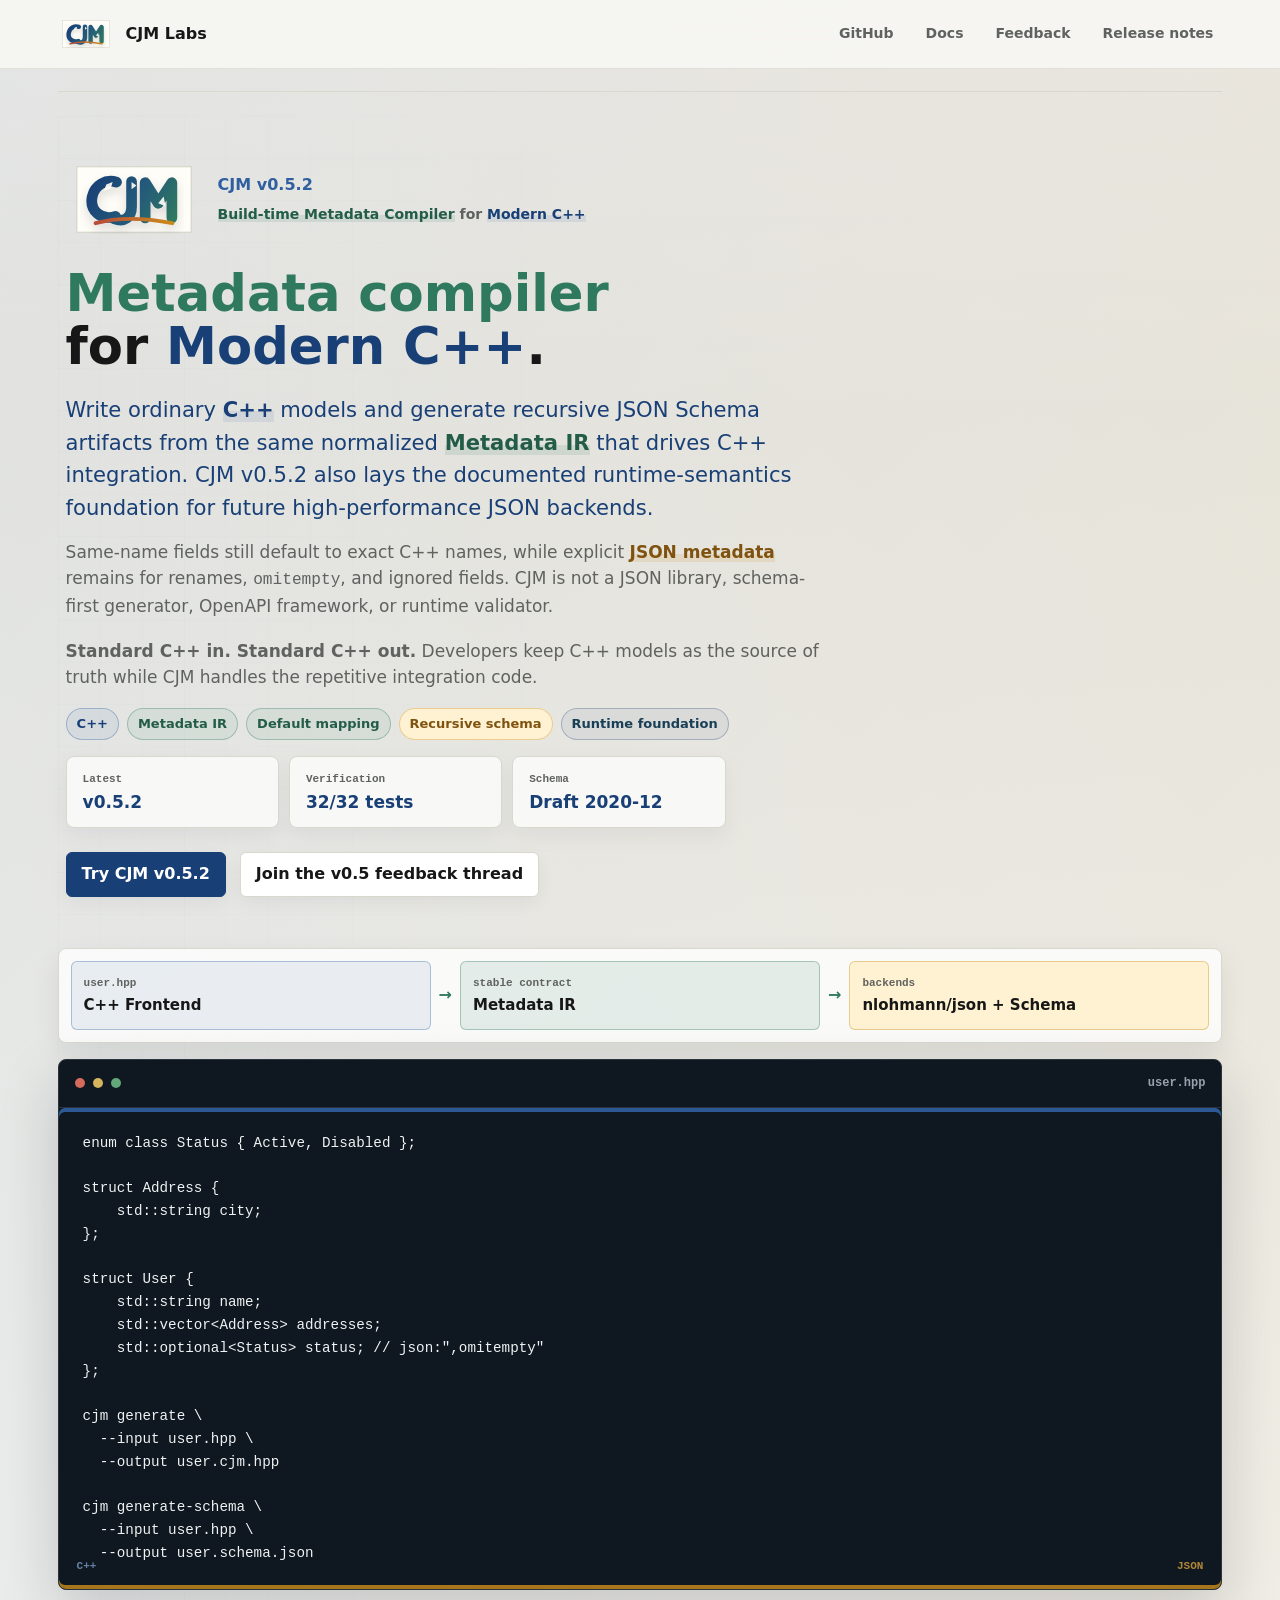
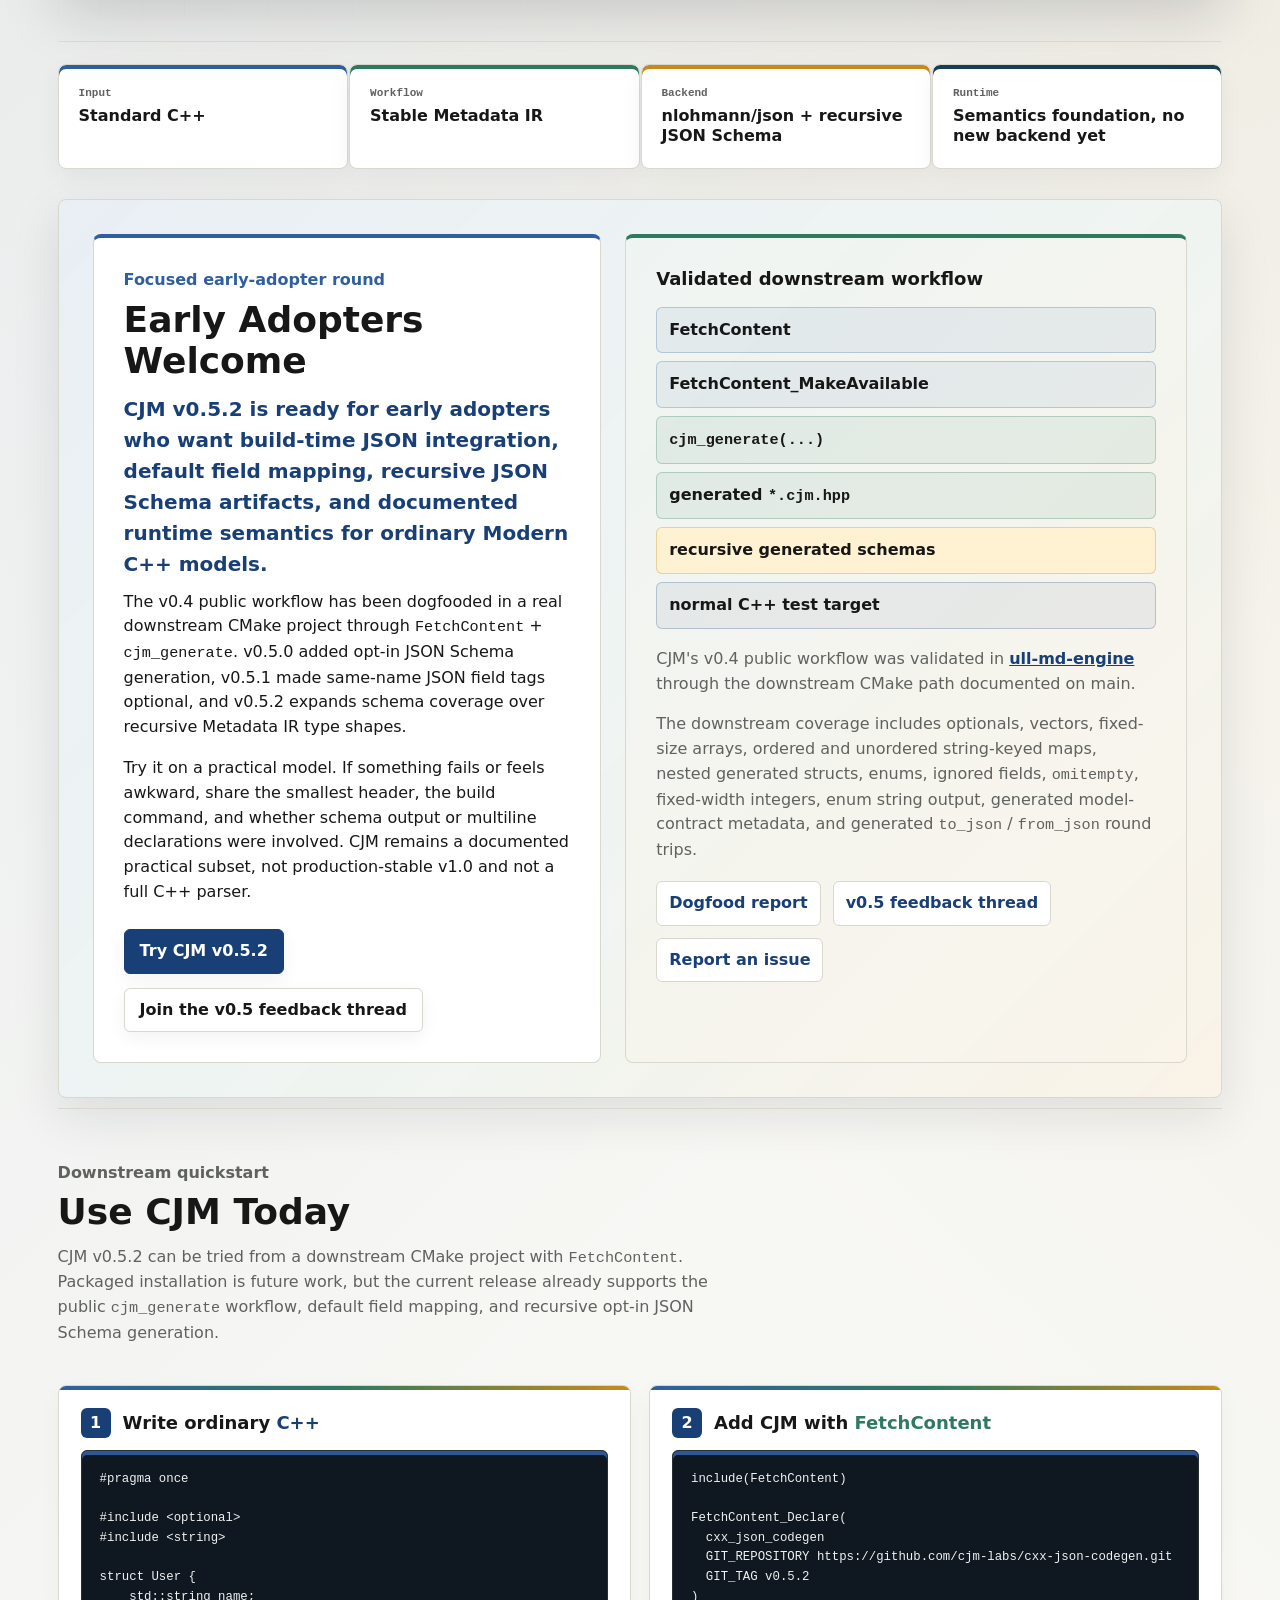
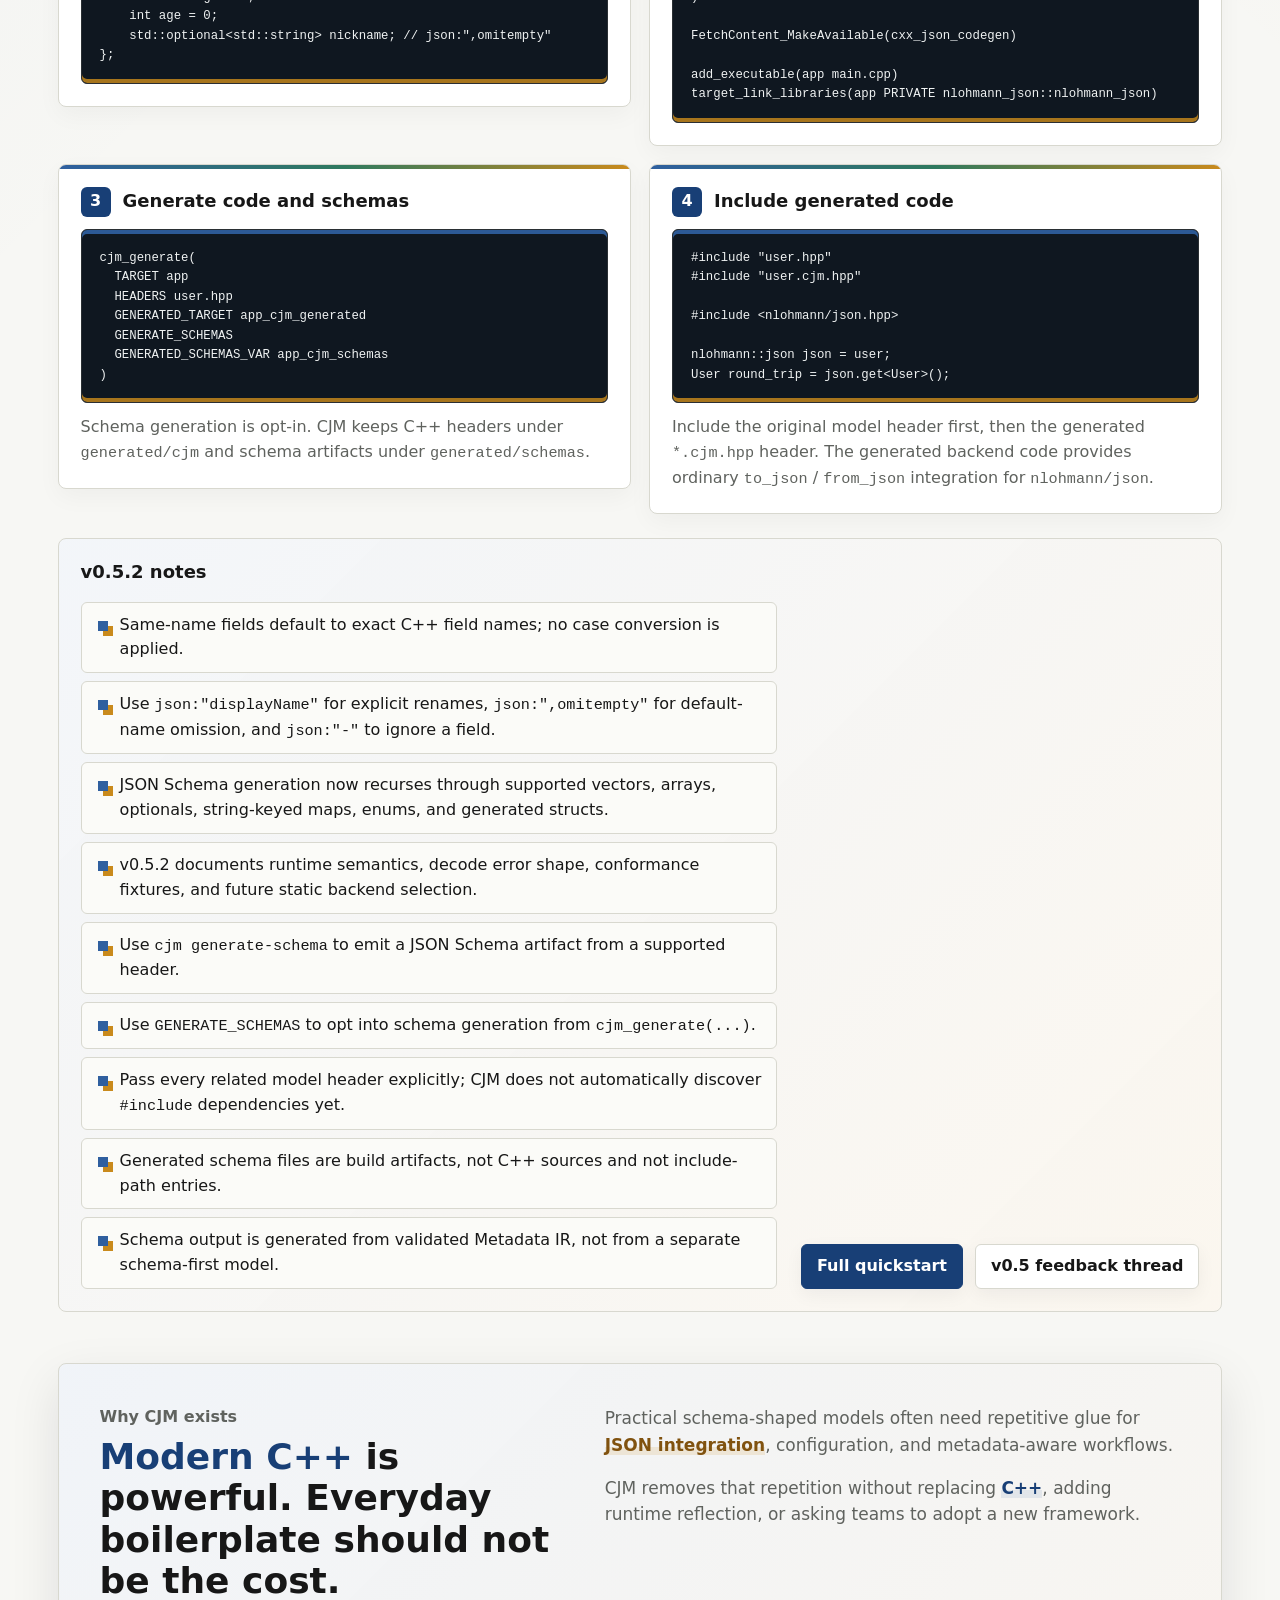
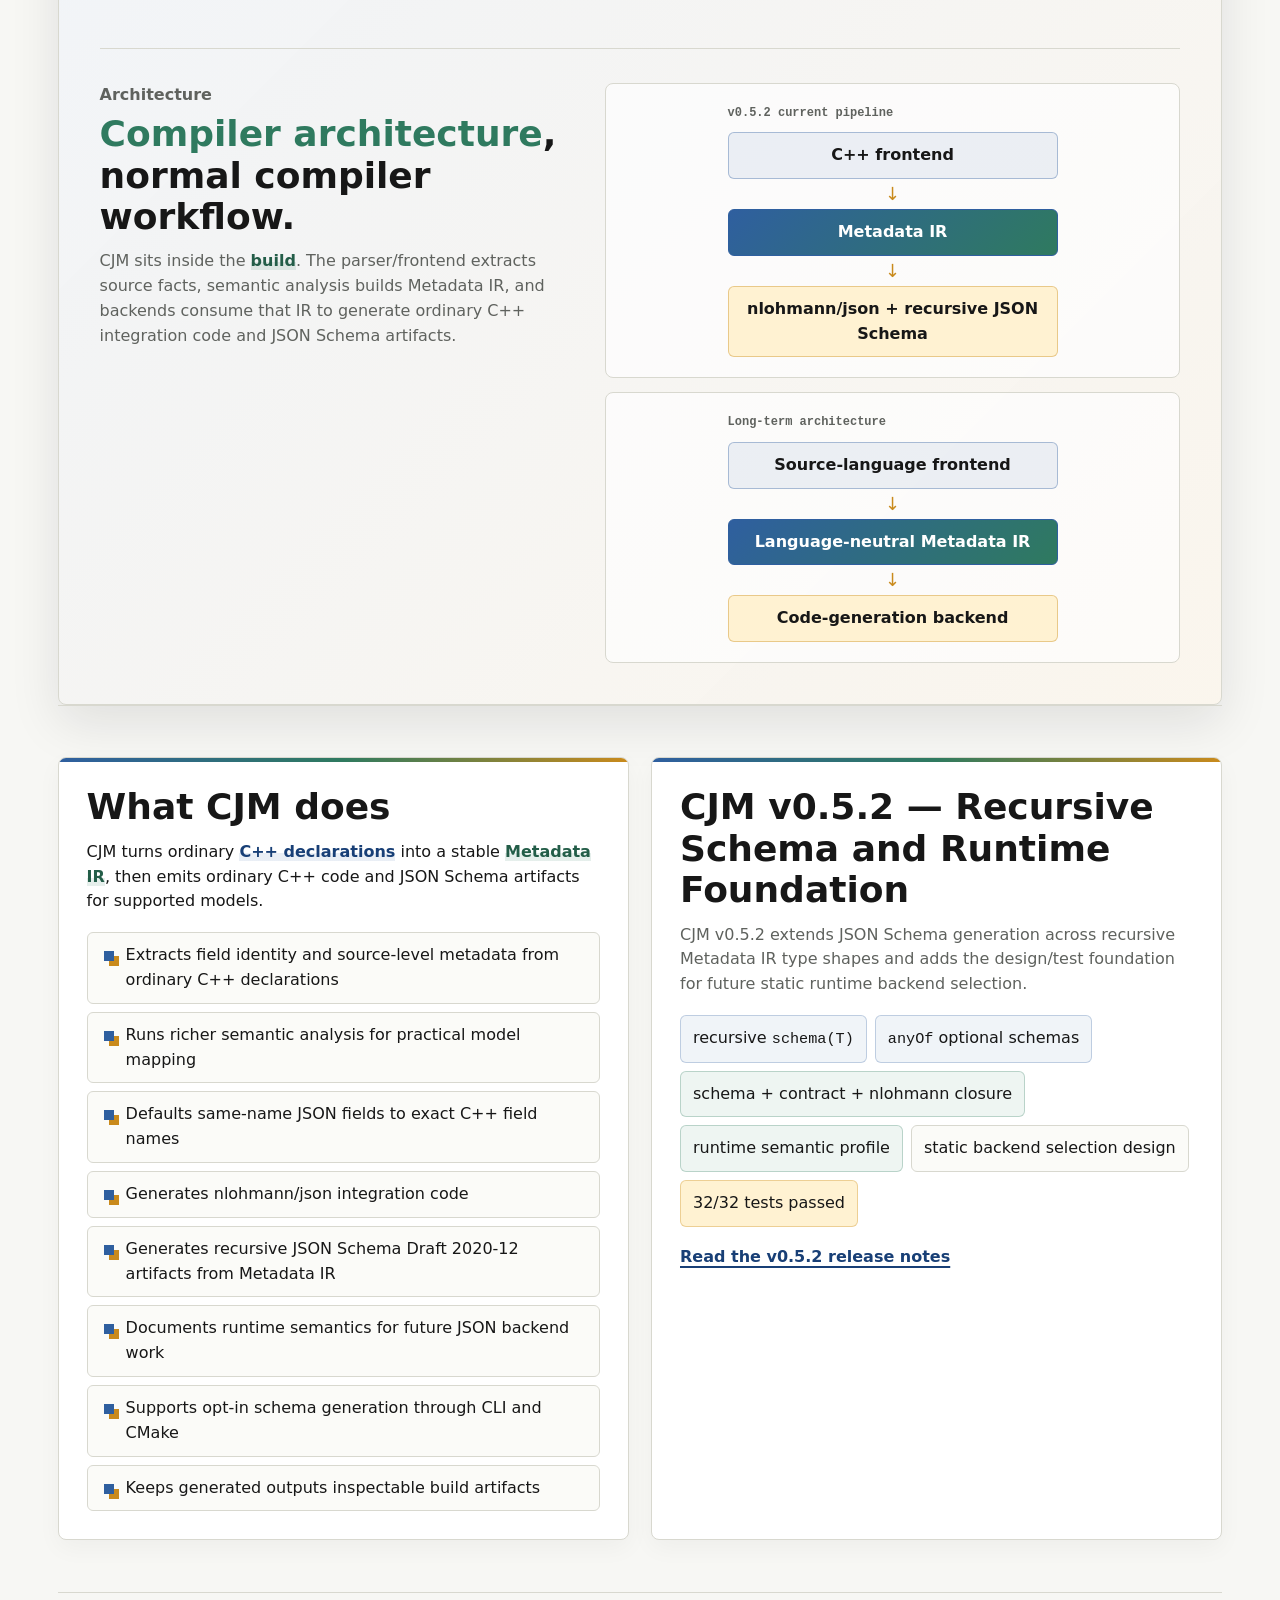
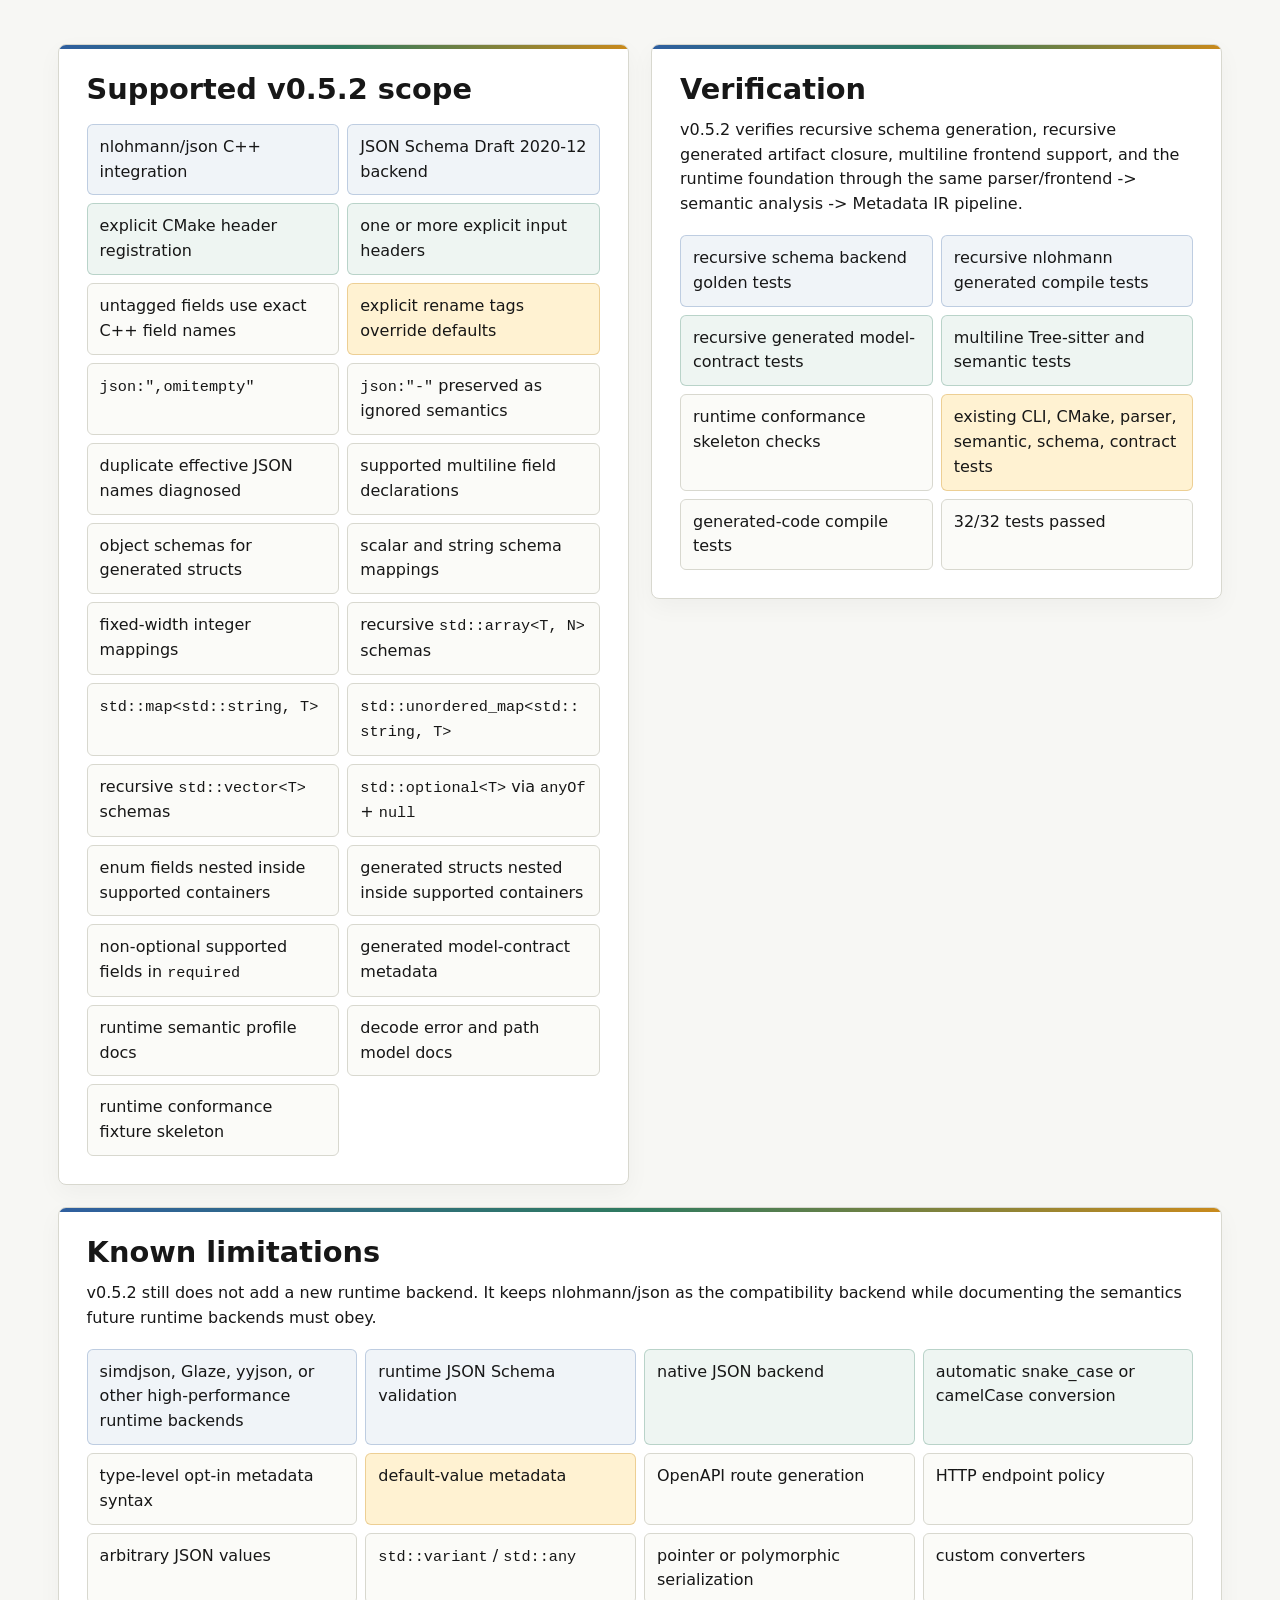
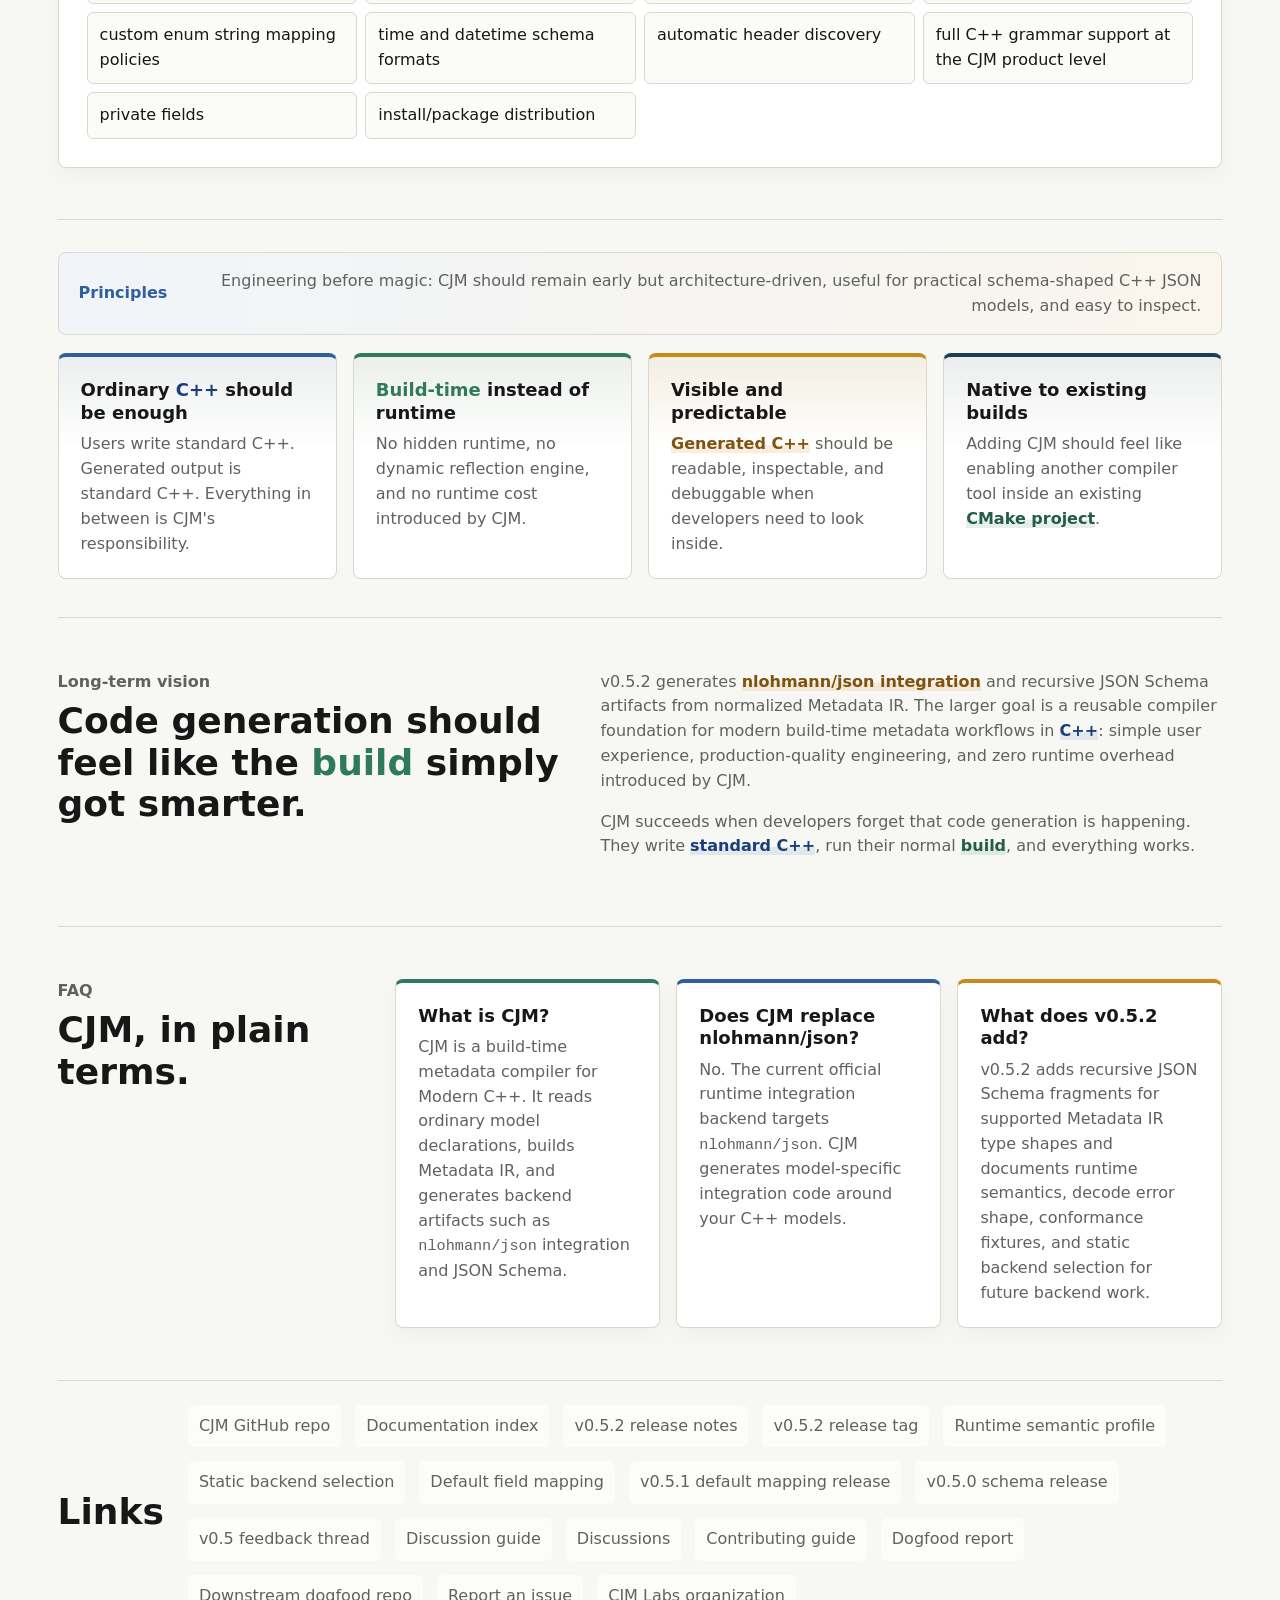
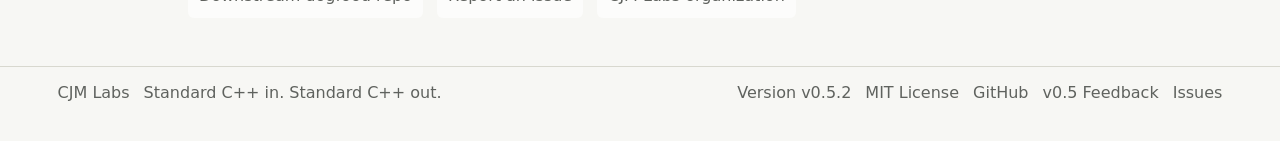
==== commit c75ac0d8: "update website to v0.5.2" ====
--- a/index.html
+++ b/index.html
@@ -3,49 +3,113 @@
 <head>
   <meta charset="utf-8">
   <meta name="viewport" content="width=device-width, initial-scale=1">
-  <title>CJM v0.5.1 — Default Field Mapping for Modern C++ JSON Codegen</title>
-  <meta name="description" content="CJM v0.5.1 adds default field mapping: same-name fields use exact C++ names, while explicit metadata handles renames, omitempty, ignored fields, and schema artifacts.">
-  <meta name="keywords" content="CJM, Modern C++, C++ code generation, build-time metadata compiler, default field mapping, JSON Schema Draft 2020-12, nlohmann json, Metadata IR, CMake, cjm generate-schema, early adopter feedback">
-  <meta name="robots" content="index, follow">
+  <title>CJM v0.5.2 — Recursive JSON Schema + Runtime Foundation</title>
+  <meta name="description" content="CJM is a build-time metadata compiler for Modern C++ that generates nlohmann/json integration and recursive JSON Schema artifacts from ordinary C++ models.">
+  <meta name="keywords" content="CJM, Modern C++, C++ code generation, build-time metadata compiler, recursive JSON Schema, runtime JSON semantics, default field mapping, nlohmann json, Metadata IR, CMake, cjm generate-schema, early adopter feedback">
+  <meta name="author" content="CJM Labs">
+  <meta name="application-name" content="CJM">
+  <meta name="theme-color" content="#183f76">
+  <meta name="color-scheme" content="light">
+  <meta name="referrer" content="strict-origin-when-cross-origin">
+  <meta name="format-detection" content="telephone=no">
+  <meta name="robots" content="index, follow, max-image-preview:large, max-snippet:-1, max-video-preview:-1">
+  <meta name="googlebot" content="index, follow, max-image-preview:large, max-snippet:-1">
   <link rel="canonical" href="https://cjm-labs.org/">
   <meta property="og:type" content="website">
+  <meta property="og:locale" content="en_US">
   <meta property="og:site_name" content="CJM Labs">
-  <meta property="og:title" content="CJM v0.5.1 — Default Field Mapping for Modern C++ JSON Codegen">
-  <meta property="og:description" content="CJM v0.5.1 removes redundant same-name JSON tags while preserving explicit metadata for renames, omitempty, ignored fields, and schema generation.">
+  <meta property="og:title" content="CJM v0.5.2 — Recursive JSON Schema + Runtime Foundation">
+  <meta property="og:description" content="CJM v0.5.2 adds recursive schema fragments and the documented runtime foundation for future static JSON backend selection.">
   <meta property="og:url" content="https://cjm-labs.org/">
   <meta property="og:image" content="https://cjm-labs.org/assets/cjm-logo.svg">
+  <meta property="og:image:alt" content="CJM Labs logo">
+  <meta property="og:image:type" content="image/svg+xml">
   <meta name="twitter:card" content="summary">
-  <meta name="twitter:title" content="CJM v0.5.1 — Default Field Mapping for Modern C++ JSON Codegen">
-  <meta name="twitter:description" content="CJM v0.5.1 removes redundant same-name JSON tags while preserving explicit metadata for renames, omitempty, ignored fields, and schema generation.">
+  <meta name="twitter:title" content="CJM v0.5.2 — Recursive JSON Schema + Runtime Foundation">
+  <meta name="twitter:description" content="CJM v0.5.2 adds recursive schema fragments and the documented runtime foundation for future static JSON backend selection.">
   <meta name="twitter:image" content="https://cjm-labs.org/assets/cjm-logo.svg">
+  <meta name="twitter:image:alt" content="CJM Labs logo">
   <link rel="icon" href="/assets/cjm-logo.svg" type="image/svg+xml">
+  <link rel="apple-touch-icon" href="/assets/cjm-logo.svg">
+  <link rel="me" href="https://github.com/cjm-labs">
+  <link rel="me" href="https://github.com/cjm-labs/cxx-json-codegen">
   <link rel="stylesheet" href="styles.css">
   <script type="application/ld+json">
     {
       "@context": "https://schema.org",
-      "@type": "SoftwareSourceCode",
-      "name": "CJM",
-      "alternateName": "Modern C++ metadata compiler",
-      "description": "CJM v0.5.1 adds default field mapping for ordinary Modern C++ models, alongside build-time nlohmann/json integration and JSON Schema Draft 2020-12 artifacts from Metadata IR.",
-      "url": "https://cjm-labs.org/",
-      "releaseNotes": "https://github.com/cjm-labs/cxx-json-codegen/blob/main/docs/releases/v0.5.1.md",
-      "keywords": "Modern C++, build-time code generation, metadata compiler, default field mapping, JSON Schema, nlohmann/json, CMake, Metadata IR",
-      "sameAs": [
-        "https://github.com/cjm-labs"
-      ],
-      "codeRepository": "https://github.com/cjm-labs/cxx-json-codegen",
-      "programmingLanguage": "C++",
-      "runtimePlatform": "CMake",
-      "softwareVersion": "v0.5.1",
-      "license": "https://opensource.org/license/mit/",
-      "creator": {
-        "@type": "Organization",
-        "name": "CJM Labs",
-        "url": "https://cjm-labs.org/",
-        "sameAs": [
-          "https://github.com/cjm-labs"
-        ]
-      }
+      "@graph": [
+        {
+          "@type": "Organization",
+          "@id": "https://cjm-labs.org/#organization",
+          "name": "CJM Labs",
+          "url": "https://cjm-labs.org/",
+          "logo": "https://cjm-labs.org/assets/cjm-logo.svg",
+          "sameAs": [
+            "https://github.com/cjm-labs"
+          ]
+        },
+        {
+          "@type": "WebSite",
+          "@id": "https://cjm-labs.org/#website",
+          "name": "CJM Labs",
+          "url": "https://cjm-labs.org/",
+          "publisher": {
+            "@id": "https://cjm-labs.org/#organization"
+          },
+          "inLanguage": "en-US"
+        },
+        {
+          "@type": "SoftwareSourceCode",
+          "@id": "https://cjm-labs.org/#cjm",
+          "name": "CJM",
+          "alternateName": "Modern C++ metadata compiler",
+          "description": "CJM is a build-time metadata compiler for Modern C++ that generates nlohmann/json integration and recursive JSON Schema artifacts from ordinary C++ models.",
+          "url": "https://cjm-labs.org/",
+          "releaseNotes": "https://github.com/cjm-labs/cxx-json-codegen/blob/main/docs/releases/v0.5.2.md",
+          "keywords": "Modern C++, build-time code generation, metadata compiler, recursive JSON Schema, runtime JSON semantics, nlohmann/json, CMake, Metadata IR",
+          "sameAs": [
+            "https://github.com/cjm-labs/cxx-json-codegen"
+          ],
+          "codeRepository": "https://github.com/cjm-labs/cxx-json-codegen",
+          "programmingLanguage": "C++",
+          "runtimePlatform": "CMake",
+          "softwareVersion": "v0.5.2",
+          "license": "https://opensource.org/license/mit/",
+          "creator": {
+            "@id": "https://cjm-labs.org/#organization"
+          }
+        },
+        {
+          "@type": "FAQPage",
+          "@id": "https://cjm-labs.org/#faq",
+          "mainEntity": [
+            {
+              "@type": "Question",
+              "name": "What is CJM?",
+              "acceptedAnswer": {
+                "@type": "Answer",
+                "text": "CJM is a build-time metadata compiler for Modern C++. It reads ordinary C++ model declarations, builds Metadata IR, and generates backend artifacts such as nlohmann/json integration and JSON Schema."
+              }
+            },
+            {
+              "@type": "Question",
+              "name": "Does CJM replace nlohmann/json?",
+              "acceptedAnswer": {
+                "@type": "Answer",
+                "text": "No. The current official runtime integration backend targets nlohmann/json. CJM generates model-specific integration code around the user's C++ models."
+              }
+            },
+            {
+              "@type": "Question",
+              "name": "What does CJM v0.5.2 add?",
+              "acceptedAnswer": {
+                "@type": "Answer",
+                "text": "CJM v0.5.2 adds recursive JSON Schema fragments for supported Metadata IR type shapes and documents runtime semantics, decode error shape, conformance fixtures, and static backend selection for future runtime backend work."
+              }
+            }
+          ]
+        }
+      ]
     }
   </script>
 </head>
@@ -59,7 +123,7 @@
       <a href="https://github.com/cjm-labs/cxx-json-codegen">GitHub</a>
       <a href="https://github.com/cjm-labs/cxx-json-codegen#documentation">Docs</a>
       <a href="https://github.com/cjm-labs/cxx-json-codegen/discussions/163">Feedback</a>
-      <a href="https://github.com/cjm-labs/cxx-json-codegen/blob/main/docs/releases/v0.5.1.md">Release notes</a>
+      <a href="https://github.com/cjm-labs/cxx-json-codegen/blob/main/docs/releases/v0.5.2.md">Release notes</a>
     </nav>
   </header>
 
@@ -69,16 +133,17 @@
         <div class="product-lockup">
           <img class="logo-mark logo-mark-large" src="assets/cjm-logo.svg" width="136" height="87" alt="" aria-hidden="true">
           <div>
-            <p class="eyebrow">CJM v0.5.1</p>
+            <p class="eyebrow">CJM v0.5.2</p>
             <p class="product-line"><span class="term-build">Build-time Metadata Compiler</span> for <span class="term-cpp">Modern C++</span></p>
           </div>
         </div>
         <h1><span class="term-build">Metadata compiler</span> for <span class="term-cpp">Modern C++</span>.</h1>
-        <p class="lede">Write ordinary <span class="term-cpp">C++</span> models without repeating every same-name JSON tag. CJM now defaults managed fields to their exact C++ names, builds stable <span class="term-build">Metadata IR</span>, and emits C++ integration plus JSON Schema artifacts during your build.</p>
+        <p class="lede">Write ordinary <span class="term-cpp">C++</span> models and generate recursive JSON Schema artifacts from the same normalized <span class="term-build">Metadata IR</span> that drives C++ integration. CJM v0.5.2 also lays the documented runtime-semantics foundation for future high-performance JSON backends.</p>
         <p class="intro">
-          Explicit <span class="term-json">JSON metadata</span> remains for exceptions:
-          rename a field, add <code>omitempty</code>, or mark a field ignored.
-          CJM is not a JSON library, schema-first generator, OpenAPI framework, or runtime validator.
+          Same-name fields still default to exact C++ names, while explicit
+          <span class="term-json">JSON metadata</span> remains for renames,
+          <code>omitempty</code>, and ignored fields. CJM is not a JSON library,
+          schema-first generator, OpenAPI framework, or runtime validator.
         </p>
         <p class="intro">
           <strong>Standard C++ in. Standard C++ out.</strong>
@@ -88,11 +153,25 @@
           <span>C++</span>
           <span>Metadata IR</span>
           <span>Default mapping</span>
-          <span>JSON Schema</span>
-          <span>Build-time</span>
+          <span>Recursive schema</span>
+          <span>Runtime foundation</span>
+        </div>
+        <div class="hero-highlights" aria-label="CJM v0.5.2 highlights">
+          <div>
+            <span>Latest</span>
+            <strong>v0.5.2</strong>
+          </div>
+          <div>
+            <span>Verification</span>
+            <strong>32/32 tests</strong>
+          </div>
+          <div>
+            <span>Schema</span>
+            <strong>Draft 2020-12</strong>
+          </div>
         </div>
         <div class="actions">
-          <a class="button primary" href="https://github.com/cjm-labs/cxx-json-codegen#quickstart">Try CJM v0.5.1</a>
+          <a class="button primary" href="https://github.com/cjm-labs/cxx-json-codegen#quickstart">Try CJM v0.5.2</a>
           <a class="button" href="https://github.com/cjm-labs/cxx-json-codegen/discussions/163">Join the v0.5 feedback thread</a>
         </div>
       </div>
@@ -124,12 +203,14 @@
           </div>
           <pre><code>enum class Status { Active, Disabled };
 
+struct Address {
+    std::string city;
+};
+
 struct User {
     std::string name;
-    Status status;
-    std::optional&lt;std::string&gt; nickname; // json:",omitempty"
-    std::string display_name;            // json:"displayName"
-    int internal_id;                     // json:"-"
+    std::vector&lt;Address&gt; addresses;
+    std::optional&lt;Status&gt; status; // json:",omitempty"
 };
 
 cjm generate \
@@ -154,11 +235,11 @@
       </div>
       <div>
         <span class="proof-kicker">Backend</span>
-        <strong>nlohmann/json + JSON Schema</strong>
+        <strong>nlohmann/json + recursive JSON Schema</strong>
       </div>
       <div>
         <span class="proof-kicker">Runtime</span>
-        <strong>Zero overhead introduced by CJM</strong>
+        <strong>Semantics foundation, no new backend yet</strong>
       </div>
     </section>
 
@@ -167,24 +248,25 @@
         <p class="eyebrow">Focused early-adopter round</p>
         <h2 id="early-adopters-title">Early Adopters Welcome</h2>
         <p class="lede-lite">
-          CJM v0.5.1 is ready for early adopters who want build-time JSON
-          integration, default field mapping, and JSON Schema artifacts from
-          ordinary Modern C++ models.
+          CJM v0.5.2 is ready for early adopters who want build-time JSON
+          integration, default field mapping, recursive JSON Schema artifacts,
+          and documented runtime semantics for ordinary Modern C++ models.
         </p>
         <p>
           The v0.4 public workflow has been dogfooded in a real downstream CMake
           project through <code>FetchContent</code> + <code>cjm_generate</code>.
-          v0.5.0 added opt-in JSON Schema generation, and v0.5.1 makes
-          same-name JSON field tags optional.
+          v0.5.0 added opt-in JSON Schema generation, v0.5.1 made same-name
+          JSON field tags optional, and v0.5.2 expands schema coverage over
+          recursive Metadata IR type shapes.
         </p>
         <p>
           Try it on a practical model. If something fails or feels awkward,
           share the smallest header, the build command, and whether schema output
-          was involved. CJM remains a documented practical subset, not
-          production-stable v1.0 and not a full C++ parser.
+          or multiline declarations were involved. CJM remains a documented
+          practical subset, not production-stable v1.0 and not a full C++ parser.
         </p>
         <div class="actions">
-          <a class="button primary" href="https://github.com/cjm-labs/cxx-json-codegen#quickstart">Try CJM v0.5.1</a>
+          <a class="button primary" href="https://github.com/cjm-labs/cxx-json-codegen#quickstart">Try CJM v0.5.2</a>
           <a class="button" href="https://github.com/cjm-labs/cxx-json-codegen/discussions/163">Join the v0.5 feedback thread</a>
         </div>
       </div>
@@ -196,7 +278,7 @@
           <span>FetchContent_MakeAvailable</span>
           <span><code>cjm_generate(...)</code></span>
           <span>generated <code>*.cjm.hpp</code></span>
-          <span>optional generated schemas</span>
+          <span>recursive generated schemas</span>
           <span>normal C++ test target</span>
         </div>
         <p>
@@ -224,10 +306,10 @@
         <p class="eyebrow">Downstream quickstart</p>
         <h2 id="use-cjm-title">Use CJM Today</h2>
         <p>
-          CJM v0.5.1 can be tried from a downstream CMake project with
+          CJM v0.5.2 can be tried from a downstream CMake project with
           <code>FetchContent</code>. Packaged installation is future work, but the
           current release already supports the public <code>cjm_generate</code> workflow,
-          default field mapping, and opt-in JSON Schema generation.
+          default field mapping, and recursive opt-in JSON Schema generation.
         </p>
       </div>
 
@@ -255,7 +337,7 @@
 FetchContent_Declare(
   cxx_json_codegen
   GIT_REPOSITORY https://github.com/cjm-labs/cxx-json-codegen.git
-  GIT_TAG v0.5.1
+  GIT_TAG v0.5.2
 )
 
 FetchContent_MakeAvailable(cxx_json_codegen)
@@ -300,10 +382,12 @@
 
       <div class="use-notes">
         <div>
-          <h3>v0.5.1 notes</h3>
+          <h3>v0.5.2 notes</h3>
           <ul class="feature-list compact-list">
             <li>Same-name fields default to exact C++ field names; no case conversion is applied.</li>
             <li>Use <code>json:"displayName"</code> for explicit renames, <code>json:",omitempty"</code> for default-name omission, and <code>json:"-"</code> to ignore a field.</li>
+            <li>JSON Schema generation now recurses through supported vectors, arrays, optionals, string-keyed maps, enums, and generated structs.</li>
+            <li>v0.5.2 documents runtime semantics, decode error shape, conformance fixtures, and future static backend selection.</li>
             <li>Use <code>cjm generate-schema</code> to emit a JSON Schema artifact from a supported header.</li>
             <li>Use <code>GENERATE_SCHEMAS</code> to opt into schema generation from <code>cjm_generate(...)</code>.</li>
             <li>Pass every related model header explicitly; CJM does not automatically discover <code>#include</code> dependencies yet.</li>
@@ -349,12 +433,12 @@
 
         <div class="architecture-flows">
           <div class="flow" aria-label="Current CJM build-time architecture">
-            <p class="flow-caption">v0.5.1 current pipeline</p>
+            <p class="flow-caption">v0.5.2 current pipeline</p>
             <div class="flow-step cpp">C++ frontend</div>
             <div class="flow-arrow">&darr;</div>
             <div class="flow-step strong">Metadata IR</div>
             <div class="flow-arrow">&darr;</div>
-            <div class="flow-step json">nlohmann/json + JSON Schema backends</div>
+            <div class="flow-step json">nlohmann/json + recursive JSON Schema</div>
           </div>
           <div class="flow" aria-label="Long-term CJM compiler architecture">
             <p class="flow-caption">Long-term architecture</p>
@@ -377,30 +461,31 @@
           <li>Runs richer semantic analysis for practical model mapping</li>
           <li>Defaults same-name JSON fields to exact C++ field names</li>
           <li>Generates nlohmann/json integration code</li>
-          <li>Generates JSON Schema Draft 2020-12 artifacts from Metadata IR</li>
+          <li>Generates recursive JSON Schema Draft 2020-12 artifacts from Metadata IR</li>
+          <li>Documents runtime semantics for future JSON backend work</li>
           <li>Supports opt-in schema generation through CLI and CMake</li>
           <li>Keeps generated outputs inspectable build artifacts</li>
         </ul>
       </div>
 
       <div class="panel release">
-        <h2>CJM v0.5.1 — Default Field Mapping</h2>
-        <p>CJM v0.5.1 makes the normal model-authoring path less repetitive. Untagged managed fields use exact C++ names, while explicit metadata still handles renames, <code>omitempty</code>, and ignored fields.</p>
+        <h2>CJM v0.5.2 — Recursive Schema and Runtime Foundation</h2>
+        <p>CJM v0.5.2 extends JSON Schema generation across recursive Metadata IR type shapes and adds the design/test foundation for future static runtime backend selection.</p>
         <div class="facts">
-          <span>default field mapping</span>
-          <span><code>json:",omitempty"</code></span>
-          <span><code>json:"-"</code> ignored semantics</span>
-          <span>duplicate effective-name diagnostics</span>
-          <span>schema + contract alignment</span>
-          <span>30/30 tests passed</span>
-        </div>
-        <a class="text-link" href="https://github.com/cjm-labs/cxx-json-codegen/blob/main/docs/releases/v0.5.1.md">Read the v0.5.1 release notes</a>
+          <span>recursive <code>schema(T)</code></span>
+          <span><code>anyOf</code> optional schemas</span>
+          <span>schema + contract + nlohmann closure</span>
+          <span>runtime semantic profile</span>
+          <span>static backend selection design</span>
+          <span>32/32 tests passed</span>
+        </div>
+        <a class="text-link" href="https://github.com/cjm-labs/cxx-json-codegen/blob/main/docs/releases/v0.5.2.md">Read the v0.5.2 release notes</a>
       </div>
     </section>
 
     <section class="release-details">
       <div class="panel">
-        <h2>Supported v0.5.1 scope</h2>
+        <h2>Supported v0.5.2 scope</h2>
         <div class="facts">
           <span>nlohmann/json C++ integration</span>
           <span>JSON Schema Draft 2020-12 backend</span>
@@ -411,52 +496,52 @@
           <span><code>json:",omitempty"</code></span>
           <span><code>json:"-"</code> preserved as ignored semantics</span>
           <span>duplicate effective JSON names diagnosed</span>
+          <span>supported multiline field declarations</span>
           <span>object schemas for generated structs</span>
           <span>scalar and string schema mappings</span>
           <span>fixed-width integer mappings</span>
-          <span><code>std::array&lt;T, N&gt;</code> schema extent</span>
+          <span>recursive <code>std::array&lt;T, N&gt;</code> schemas</span>
           <span><code>std::map&lt;std::string, T&gt;</code></span>
           <span><code>std::unordered_map&lt;std::string, T&gt;</code></span>
-          <span><code>std::vector&lt;T&gt;</code></span>
-          <span><code>std::optional&lt;T&gt;</code></span>
-          <span>enum and enum class string enums</span>
-          <span>direct generated structs through <code>$ref</code> and <code>$defs</code></span>
+          <span>recursive <code>std::vector&lt;T&gt;</code> schemas</span>
+          <span><code>std::optional&lt;T&gt;</code> via <code>anyOf</code> + <code>null</code></span>
+          <span>enum fields nested inside supported containers</span>
+          <span>generated structs nested inside supported containers</span>
           <span>non-optional supported fields in <code>required</code></span>
           <span>generated model-contract metadata</span>
+          <span>runtime semantic profile docs</span>
+          <span>decode error and path model docs</span>
+          <span>runtime conformance fixture skeleton</span>
         </div>
       </div>
 
       <div class="panel">
         <h2>Verification</h2>
-        <p>v0.5.1 verifies normalized field semantics and existing generated artifacts through the same parser/frontend -> semantic analysis -> Metadata IR pipeline.</p>
+        <p>v0.5.2 verifies recursive schema generation, recursive generated artifact closure, multiline frontend support, and the runtime foundation through the same parser/frontend -> semantic analysis -> Metadata IR pipeline.</p>
         <div class="facts">
-          <span>default mapping semantic tests</span>
-          <span>duplicate-name diagnostic tests</span>
-          <span>schema backend golden tests</span>
-          <span>CLI schema generation tests</span>
-          <span>CMake schema artifact tests</span>
-          <span>existing nlohmann backend tests</span>
-          <span>contract backend tests</span>
-          <span>parser and semantic tests</span>
+          <span>recursive schema backend golden tests</span>
+          <span>recursive nlohmann generated compile tests</span>
+          <span>recursive generated model-contract tests</span>
+          <span>multiline Tree-sitter and semantic tests</span>
+          <span>runtime conformance skeleton checks</span>
+          <span>existing CLI, CMake, parser, semantic, schema, contract tests</span>
           <span>generated-code compile tests</span>
-          <span>basic example build/run tests</span>
-          <span>30/30 tests passed</span>
+          <span>32/32 tests passed</span>
         </div>
       </div>
 
       <div class="panel">
         <h2>Known limitations</h2>
-        <p>v0.5.1 does not add a new runtime backend. It keeps nlohmann/json as the compatibility backend and strengthens the shared Metadata IR semantics used by schema and contract outputs.</p>
+        <p>v0.5.2 still does not add a new runtime backend. It keeps nlohmann/json as the compatibility backend while documenting the semantics future runtime backends must obey.</p>
         <div class="facts">
+          <span>simdjson, Glaze, yyjson, or other high-performance runtime backends</span>
+          <span>runtime JSON Schema validation</span>
+          <span>native JSON backend</span>
           <span>automatic snake_case or camelCase conversion</span>
           <span>type-level opt-in metadata syntax</span>
-          <span>schema output for nested containers</span>
-          <span>schema containers whose element or value type is optional, enum, generated struct, or another container</span>
-          <span>schema <code>std::optional&lt;T&gt;</code> for enum, generated struct, or container</span>
           <span>default-value metadata</span>
           <span>OpenAPI route generation</span>
           <span>HTTP endpoint policy</span>
-          <span>runtime JSON Schema validation</span>
           <span>arbitrary JSON values</span>
           <span><code>std::variant</code> / <code>std::any</code></span>
           <span>pointer or polymorphic serialization</span>
@@ -465,10 +550,7 @@
           <span>time and datetime schema formats</span>
           <span>automatic header discovery</span>
           <span>full C++ grammar support at the CJM product level</span>
-          <span>multiline managed field declarations</span>
           <span>private fields</span>
-          <span>native JSON backend</span>
-          <span>simdjson, Glaze, or yyjson runtime backends</span>
           <span>install/package distribution</span>
         </div>
       </div>
@@ -509,7 +591,7 @@
       </div>
       <div>
         <p>
-          v0.5.1 generates <span class="term-json">nlohmann/json integration</span> and JSON Schema
+          v0.5.2 generates <span class="term-json">nlohmann/json integration</span> and recursive JSON Schema
           artifacts from normalized Metadata IR. The larger goal is
           a reusable compiler foundation for modern build-time metadata workflows in <span class="term-cpp">C++</span>:
           simple user experience, production-quality engineering, and zero
@@ -519,6 +601,41 @@
           CJM succeeds when developers forget that code generation is happening.
           They write <span class="term-cpp">standard C++</span>, run their normal <span class="term-build">build</span>, and everything works.
         </p>
+      </div>
+    </section>
+
+    <section class="faq" id="faq" aria-labelledby="faq-title">
+      <div class="section-copy">
+        <p class="eyebrow">FAQ</p>
+        <h2 id="faq-title">CJM, in plain terms.</h2>
+      </div>
+      <div class="faq-grid">
+        <article>
+          <h3>What is CJM?</h3>
+          <p>
+            CJM is a build-time metadata compiler for Modern C++. It reads
+            ordinary model declarations, builds Metadata IR, and generates
+            backend artifacts such as <code>nlohmann/json</code> integration and
+            JSON Schema.
+          </p>
+        </article>
+        <article>
+          <h3>Does CJM replace nlohmann/json?</h3>
+          <p>
+            No. The current official runtime integration backend targets
+            <code>nlohmann/json</code>. CJM generates model-specific integration
+            code around your C++ models.
+          </p>
+        </article>
+        <article>
+          <h3>What does v0.5.2 add?</h3>
+          <p>
+            v0.5.2 adds recursive JSON Schema fragments for supported Metadata
+            IR type shapes and documents runtime semantics, decode error shape,
+            conformance fixtures, and static backend selection for future
+            backend work.
+          </p>
+        </article>
       </div>
     </section>
 
@@ -527,9 +644,12 @@
       <div class="links-list">
         <a href="https://github.com/cjm-labs/cxx-json-codegen">CJM GitHub repo</a>
         <a href="https://github.com/cjm-labs/cxx-json-codegen#documentation">Documentation index</a>
-        <a href="https://github.com/cjm-labs/cxx-json-codegen/blob/main/docs/releases/v0.5.1.md">v0.5.1 release notes</a>
-        <a href="https://github.com/cjm-labs/cxx-json-codegen/releases/tag/v0.5.1">v0.5.1 release tag</a>
+        <a href="https://github.com/cjm-labs/cxx-json-codegen/blob/main/docs/releases/v0.5.2.md">v0.5.2 release notes</a>
+        <a href="https://github.com/cjm-labs/cxx-json-codegen/releases/tag/v0.5.2">v0.5.2 release tag</a>
+        <a href="https://github.com/cjm-labs/cxx-json-codegen/blob/main/docs/design/runtime-json-semantic-profile.md">Runtime semantic profile</a>
+        <a href="https://github.com/cjm-labs/cxx-json-codegen/blob/main/docs/design/static-backend-selection.md">Static backend selection</a>
         <a href="https://github.com/cjm-labs/cxx-json-codegen/blob/main/docs/design/default-field-mapping.md">Default field mapping</a>
+        <a href="https://github.com/cjm-labs/cxx-json-codegen/blob/main/docs/releases/v0.5.1.md">v0.5.1 default mapping release</a>
         <a href="https://github.com/cjm-labs/cxx-json-codegen/blob/main/docs/releases/v0.5.0.md">v0.5.0 schema release</a>
         <a href="https://github.com/cjm-labs/cxx-json-codegen/discussions/163">v0.5 feedback thread</a>
         <a href="https://github.com/cjm-labs/cxx-json-codegen/blob/main/DISCUSSIONS.md">Discussion guide</a>
@@ -549,7 +669,7 @@
       <span>Standard C++ in. Standard C++ out.</span>
     </div>
     <div class="footer-links">
-      <span>Version v0.5.1</span>
+      <span>Version v0.5.2</span>
       <a href="https://github.com/cjm-labs/cxx-json-codegen/blob/main/LICENSE">MIT License</a>
       <a href="https://github.com/cjm-labs/cxx-json-codegen">GitHub</a>
       <a href="https://github.com/cjm-labs/cxx-json-codegen/discussions/163">v0.5 Feedback</a>
--- a/styles.css
+++ b/styles.css
@@ -16,6 +16,9 @@
   --soft: #ecece6;
   --ink: #0f1720;
   --shadow: 0 18px 50px rgba(15, 23, 32, 0.10);
+  --shadow-soft: 0 10px 28px rgba(15, 23, 32, 0.08);
+  --radius: 8px;
+  --radius-sm: 6px;
   --cpp-wash: rgba(47, 95, 159, 0.10);
   --json-wash: rgba(201, 138, 28, 0.14);
   --build-wash: rgba(47, 122, 95, 0.12);
@@ -29,9 +32,9 @@
   margin: 0;
   font-family: Inter, ui-sans-serif, system-ui, -apple-system, BlinkMacSystemFont, "Segoe UI", sans-serif;
   background:
-    radial-gradient(circle at top left, rgba(47, 95, 159, 0.13), transparent 330px),
-    radial-gradient(circle at top right, rgba(201, 138, 28, 0.14), transparent 310px),
-    linear-gradient(180deg, rgba(255, 255, 255, 0.82), rgba(247, 247, 244, 0) 360px),
+    linear-gradient(135deg, rgba(47, 95, 159, 0.11), rgba(255, 255, 255, 0) 32%),
+    linear-gradient(225deg, rgba(201, 138, 28, 0.12), rgba(255, 255, 255, 0) 30%),
+    linear-gradient(180deg, rgba(255, 255, 255, 0.88), rgba(247, 247, 244, 0) 430px),
     var(--bg);
   color: var(--text);
   line-height: 1.55;
@@ -45,11 +48,20 @@
 footer {
   max-width: 1880px;
   margin: 0 auto;
-  padding: 18px clamp(28px, 4.5vw, 72px);
+  padding: 16px clamp(28px, 4.5vw, 72px);
   display: flex;
   justify-content: space-between;
   gap: 24px;
   align-items: center;
+}
+
+.site-header {
+  position: sticky;
+  top: 0;
+  z-index: 10;
+  background: rgba(247, 247, 244, 0.88);
+  border-bottom: 1px solid rgba(216, 216, 207, 0.72);
+  backdrop-filter: blur(16px);
 }
 
 .brand {
@@ -86,12 +98,23 @@
   text-decoration: none;
 }
 
+nav a {
+  padding: 7px 9px;
+  border-radius: var(--radius-sm);
+  font-size: 14px;
+  font-weight: 650;
+}
+
 nav a:hover,
 .links a:hover,
 .links-list a:hover {
   color: var(--text);
 }
 
+nav a:hover {
+  background: rgba(255, 255, 255, 0.72);
+}
+
 main {
   max-width: 1880px;
   margin: 0 auto;
@@ -105,12 +128,34 @@
   align-items: center;
   gap: clamp(36px, 4vw, 72px);
   border-top: 1px solid var(--line);
-  padding: 44px 0 38px;
+  border-bottom: 1px solid rgba(216, 216, 207, 0.72);
+  padding: clamp(42px, 5vw, 72px) 0 clamp(42px, 4vw, 58px);
+  position: relative;
+}
+
+.hero::before {
+  content: "";
+  position: absolute;
+  inset: 24px 0;
+  pointer-events: none;
+  background-image:
+    linear-gradient(rgba(47, 95, 159, 0.07) 1px, transparent 1px),
+    linear-gradient(90deg, rgba(47, 95, 159, 0.07) 1px, transparent 1px);
+  background-size: 42px 42px;
+  -webkit-mask-image: linear-gradient(90deg, rgba(0, 0, 0, 0.26), transparent 45%);
+  mask-image: linear-gradient(90deg, rgba(0, 0, 0, 0.26), transparent 45%);
 }
 
 .hero-visual {
   display: grid;
-  gap: 14px;
+  gap: 16px;
+  position: relative;
+  z-index: 1;
+}
+
+.hero-copy {
+  position: relative;
+  z-index: 1;
 }
 
 .pipeline-panel {
@@ -118,10 +163,11 @@
   grid-template-columns: 1fr auto 1fr auto 1fr;
   gap: 8px;
   align-items: stretch;
-  padding: 14px;
-  background: rgba(255, 255, 255, 0.72);
-  border: 1px solid var(--line);
-  box-shadow: var(--shadow);
+  padding: 12px;
+  background: rgba(255, 255, 255, 0.78);
+  border: 1px solid var(--line);
+  border-radius: var(--radius);
+  box-shadow: var(--shadow-soft);
 }
 
 .pipeline-node {
@@ -129,6 +175,7 @@
   padding: 15px 12px;
   border: 1px solid var(--line);
   background: var(--panel);
+  border-radius: var(--radius-sm);
 }
 
 .pipeline-node span,
@@ -174,7 +221,7 @@
   display: flex;
   gap: 16px;
   align-items: center;
-  margin-bottom: 22px;
+  margin-bottom: 24px;
 }
 
 .eyebrow {
@@ -283,7 +330,7 @@
   display: flex;
   gap: 8px;
   flex-wrap: wrap;
-  margin-bottom: 22px;
+  margin-bottom: 16px;
 }
 
 .signal-row span {
@@ -293,6 +340,7 @@
   padding: 5px 10px;
   font-size: 13px;
   font-weight: 700;
+  border-radius: 999px;
 }
 
 .signal-row span:first-child {
@@ -317,6 +365,44 @@
   border-color: rgba(201, 138, 28, 0.36);
   color: #80520f;
   background: var(--json-soft);
+}
+
+.signal-row span:nth-child(5) {
+  border-color: rgba(24, 63, 118, 0.28);
+  color: var(--accent-dark);
+  background: rgba(24, 63, 118, 0.06);
+}
+
+.hero-highlights {
+  display: grid;
+  grid-template-columns: repeat(3, minmax(0, 1fr));
+  gap: 10px;
+  max-width: 660px;
+  margin: 0 0 24px;
+}
+
+.hero-highlights div {
+  padding: 14px 16px;
+  background: rgba(255, 255, 255, 0.72);
+  border: 1px solid var(--line);
+  border-radius: var(--radius);
+  box-shadow: 0 8px 22px rgba(15, 23, 32, 0.05);
+}
+
+.hero-highlights span {
+  display: block;
+  margin-bottom: 4px;
+  color: var(--muted);
+  font-family: "SFMono-Regular", Consolas, "Liberation Mono", monospace;
+  font-size: 11px;
+  font-weight: 800;
+}
+
+.hero-highlights strong {
+  display: block;
+  color: var(--cpp-dark);
+  font-size: 17px;
+  line-height: 1.2;
 }
 
 .button {
@@ -325,10 +411,12 @@
   min-height: 44px;
   padding: 9px 15px;
   border: 1px solid var(--line);
+  border-radius: var(--radius-sm);
   text-decoration: none;
   font-weight: 650;
   background: var(--panel);
-  transition: transform 150ms ease, border-color 150ms ease, background 150ms ease;
+  box-shadow: 0 6px 18px rgba(15, 23, 32, 0.05);
+  transition: transform 150ms ease, border-color 150ms ease, background 150ms ease, box-shadow 150ms ease;
 }
 
 .button.primary {
@@ -340,6 +428,7 @@
 .button:hover {
   transform: translateY(-1px);
   border-color: var(--text);
+  box-shadow: 0 10px 24px rgba(15, 23, 32, 0.08);
 }
 
 .text-link {
@@ -357,6 +446,7 @@
   background: var(--ink);
   color: #eff2f2;
   border: 1px solid #2a2f33;
+  border-radius: var(--radius-sm);
   padding: 24px;
   font-size: 15px;
   line-height: 1.6;
@@ -371,8 +461,10 @@
 .terminal-card {
   background: var(--ink);
   border: 1px solid #2b333b;
+  border-radius: var(--radius);
   box-shadow: 0 22px 60px rgba(15, 23, 32, 0.18);
   position: relative;
+  overflow: hidden;
 }
 
 .terminal-card::before {
@@ -447,39 +539,43 @@
 .release-details,
 .principles,
 .philosophy,
+.faq,
 .links {
   border-top: 1px solid var(--line);
-  padding: 32px 0;
+  padding: clamp(34px, 4vw, 52px) 0;
 }
 
 .proof-strip {
   display: grid;
   grid-template-columns: repeat(4, 1fr);
   gap: 1px;
-  padding: 0 0 26px;
+  padding: 22px 0 30px;
   border-top: 0;
-  background: var(--line);
+  background: transparent;
 }
 
 .proof-strip div {
   padding: 22px 20px;
   background: var(--panel);
+  border: 1px solid var(--line);
+  border-radius: var(--radius);
+  box-shadow: 0 8px 24px rgba(15, 23, 32, 0.05);
 }
 
 .proof-strip div:nth-child(1) {
-  box-shadow: inset 0 4px 0 var(--cpp);
+  box-shadow: inset 0 4px 0 var(--cpp), 0 8px 24px rgba(15, 23, 32, 0.05);
 }
 
 .proof-strip div:nth-child(2) {
-  box-shadow: inset 0 4px 0 var(--green);
+  box-shadow: inset 0 4px 0 var(--green), 0 8px 24px rgba(15, 23, 32, 0.05);
 }
 
 .proof-strip div:nth-child(3) {
-  box-shadow: inset 0 4px 0 var(--json);
+  box-shadow: inset 0 4px 0 var(--json), 0 8px 24px rgba(15, 23, 32, 0.05);
 }
 
 .proof-strip div:nth-child(4) {
-  box-shadow: inset 0 4px 0 var(--accent-dark);
+  box-shadow: inset 0 4px 0 var(--accent-dark), 0 8px 24px rgba(15, 23, 32, 0.05);
 }
 
 .proof-strip strong {
@@ -491,11 +587,12 @@
 .workbench {
   display: grid;
   gap: 34px;
-  padding: 38px;
+  padding: clamp(28px, 3.2vw, 46px);
   background:
     linear-gradient(135deg, rgba(47, 95, 159, 0.07), rgba(201, 138, 28, 0.08)),
     var(--panel);
   border: 1px solid var(--line);
+  border-radius: var(--radius);
   box-shadow: var(--shadow);
 }
 
@@ -522,9 +619,11 @@
   align-content: start;
   background: var(--panel);
   border: 1px solid var(--line);
+  border-radius: var(--radius);
   padding: 22px;
   position: relative;
   overflow: hidden;
+  box-shadow: 0 8px 24px rgba(15, 23, 32, 0.04);
 }
 
 .step-card::before {
@@ -542,6 +641,7 @@
   height: 30px;
   color: white;
   background: var(--cpp-dark);
+  border-radius: var(--radius-sm);
   font-weight: 800;
 }
 
@@ -576,6 +676,7 @@
     linear-gradient(135deg, rgba(47, 95, 159, 0.06), rgba(201, 138, 28, 0.07)),
     var(--panel);
   border: 1px solid var(--line);
+  border-radius: var(--radius);
 }
 
 .use-notes h3 {
@@ -610,6 +711,7 @@
     linear-gradient(135deg, rgba(47, 95, 159, 0.10), rgba(47, 122, 95, 0.08), rgba(201, 138, 28, 0.10)),
     var(--panel);
   border: 1px solid var(--line);
+  border-radius: var(--radius);
   box-shadow: var(--shadow);
 }
 
@@ -617,6 +719,7 @@
 .dogfood-card {
   background: var(--panel);
   border: 1px solid var(--line);
+  border-radius: var(--radius);
   padding: 30px;
 }
 
@@ -671,6 +774,7 @@
 .dogfood-links a {
   border: 1px solid var(--line);
   background: var(--panel);
+  border-radius: var(--radius-sm);
   padding: 9px 12px;
   text-decoration: none;
 }
@@ -685,6 +789,7 @@
   display: block;
   border: 1px solid var(--line);
   background: #fbfbf8;
+  border-radius: var(--radius-sm);
   padding: 10px 12px;
   font-weight: 650;
 }
@@ -776,6 +881,7 @@
   padding: 20px;
   background: rgba(255, 255, 255, 0.68);
   border: 1px solid var(--line);
+  border-radius: var(--radius);
 }
 
 .architecture-flows {
@@ -797,6 +903,7 @@
   width: min(100%, 330px);
   padding: 10px 14px;
   border: 1px solid var(--line);
+  border-radius: var(--radius-sm);
   background: var(--bg);
   text-align: center;
   font-weight: 650;
@@ -827,9 +934,11 @@
 .panel {
   background: var(--panel);
   border: 1px solid var(--line);
+  border-radius: var(--radius);
   padding: 28px;
   position: relative;
   overflow: hidden;
+  box-shadow: 0 8px 24px rgba(15, 23, 32, 0.04);
 }
 
 .release-details h2 {
@@ -867,6 +976,7 @@
 .facts span {
   background: #fbfbf8;
   border: 1px solid var(--line);
+  border-radius: var(--radius-sm);
   padding: 10px 12px;
   min-width: 0;
   overflow-wrap: anywhere;
@@ -933,6 +1043,7 @@
 .principle-grid article {
   background: var(--panel);
   border: 1px solid var(--line);
+  border-radius: var(--radius);
   padding: 22px;
 }
 
@@ -964,6 +1075,41 @@
 .philosophy p,
 .release p {
   max-width: 780px;
+  color: var(--muted);
+}
+
+.faq {
+  display: grid;
+  grid-template-columns: minmax(260px, 0.55fr) minmax(0, 1.45fr);
+  gap: 24px;
+  align-items: start;
+}
+
+.faq-grid {
+  display: grid;
+  grid-template-columns: repeat(3, 1fr);
+  gap: 16px;
+}
+
+.faq-grid article {
+  background: var(--panel);
+  border: 1px solid var(--line);
+  border-top: 4px solid var(--green);
+  border-radius: var(--radius);
+  padding: 22px;
+  box-shadow: 0 8px 24px rgba(15, 23, 32, 0.04);
+}
+
+.faq-grid article:nth-child(2) {
+  border-top-color: var(--cpp);
+}
+
+.faq-grid article:nth-child(3) {
+  border-top-color: var(--json);
+}
+
+.faq-grid p {
+  margin-bottom: 0;
   color: var(--muted);
 }
 
@@ -982,6 +1128,18 @@
 
 .links-list {
   align-items: center;
+}
+
+.links-list a {
+  padding: 8px 10px;
+  background: rgba(255, 255, 255, 0.64);
+  border: 1px solid transparent;
+  border-radius: var(--radius-sm);
+}
+
+.links-list a:hover {
+  border-color: var(--line);
+  background: var(--panel);
 }
 
 footer {
@@ -1016,6 +1174,7 @@
     linear-gradient(90deg, rgba(47, 95, 159, 0.07), rgba(201, 138, 28, 0.08)),
     var(--panel);
   border: 1px solid var(--line);
+  border-radius: var(--radius);
 }
 
 .principles-intro .eyebrow {
@@ -1077,6 +1236,7 @@
   .vision,
   .architecture,
   .philosophy,
+  .faq,
   .principles,
   .example-grid,
   .links {
@@ -1089,6 +1249,24 @@
     gap: 28px;
   }
 
+  .hero::before {
+    inset: 18px 0;
+    -webkit-mask-image: linear-gradient(180deg, rgba(0, 0, 0, 0.18), transparent 58%);
+    mask-image: linear-gradient(180deg, rgba(0, 0, 0, 0.18), transparent 58%);
+  }
+
+  .product-lockup {
+    align-items: flex-start;
+  }
+
+  .logo-mark-large {
+    width: 96px;
+  }
+
+  .hero-highlights {
+    grid-template-columns: 1fr;
+  }
+
   .workbench {
     padding: 24px;
   }
@@ -1110,6 +1288,10 @@
     grid-template-columns: 1fr;
   }
 
+  .faq-grid {
+    grid-template-columns: 1fr;
+  }
+
   .principles-intro {
     display: block;
   }
